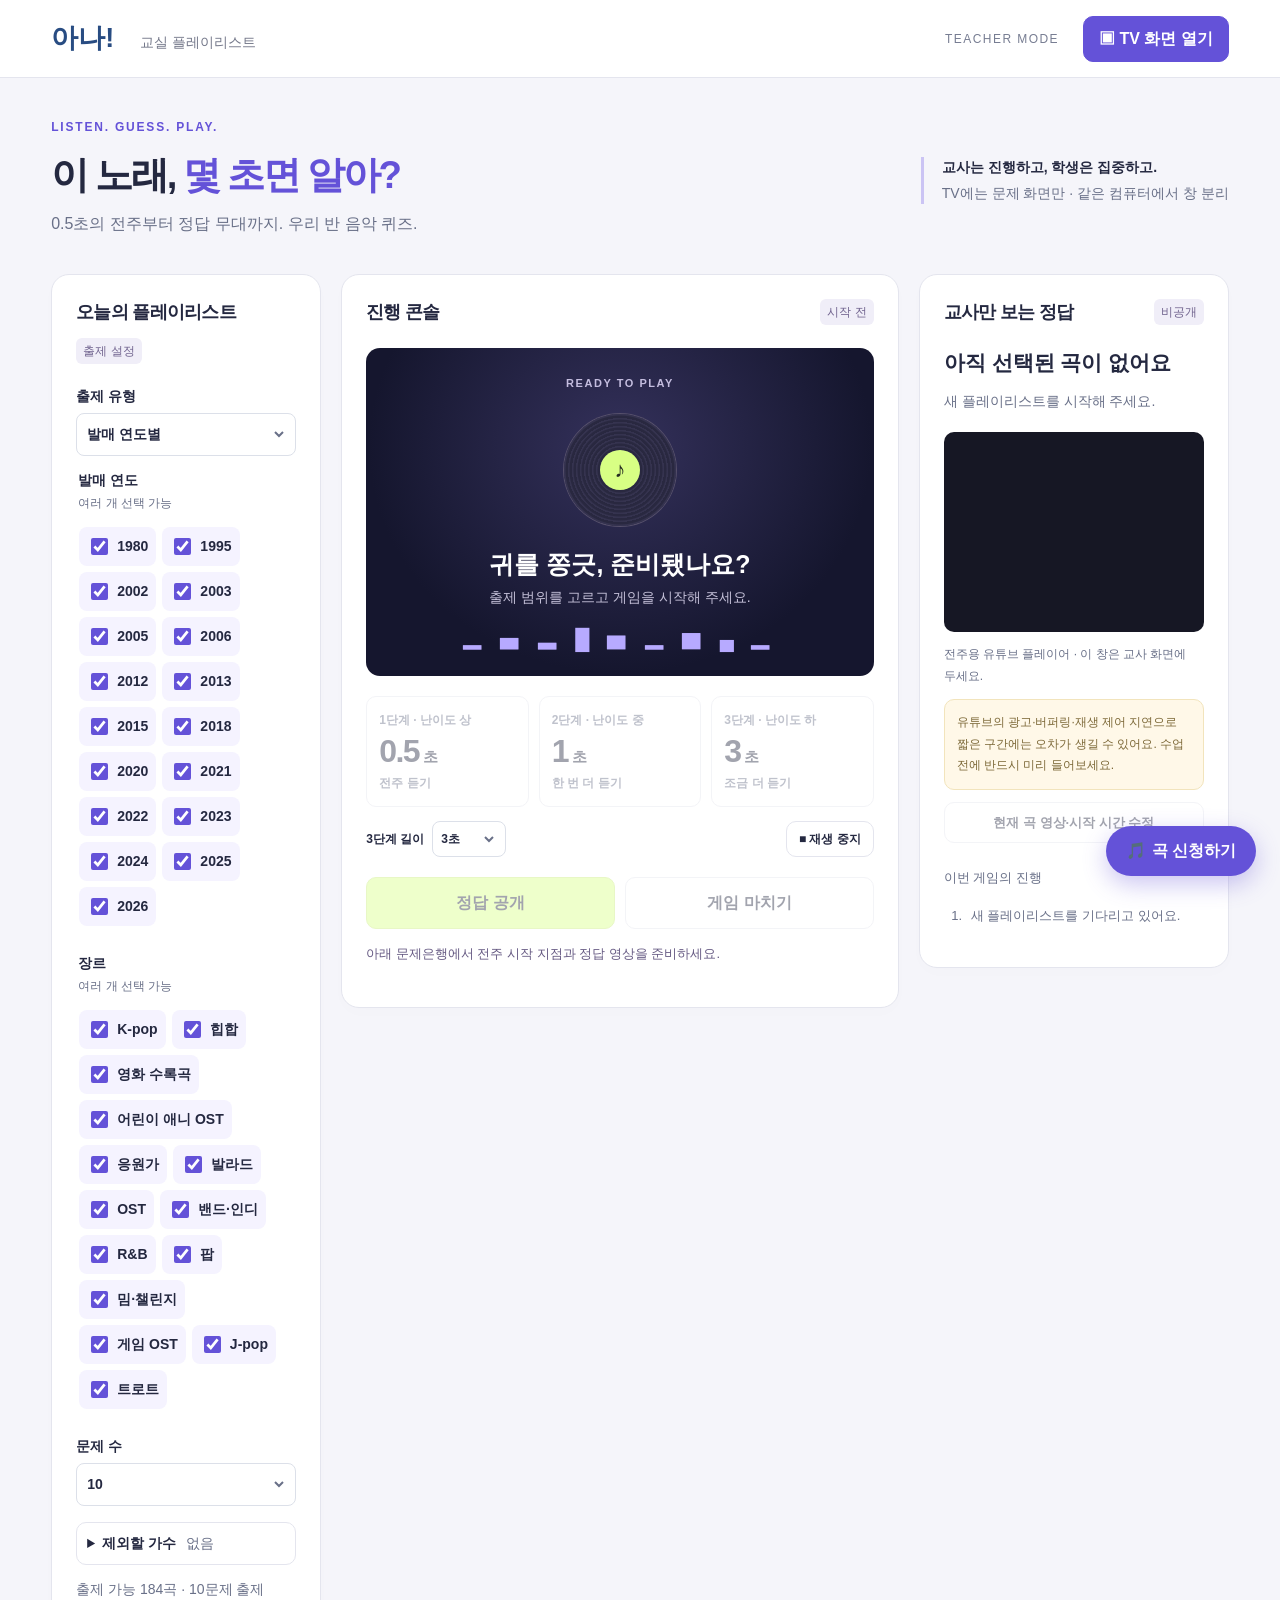
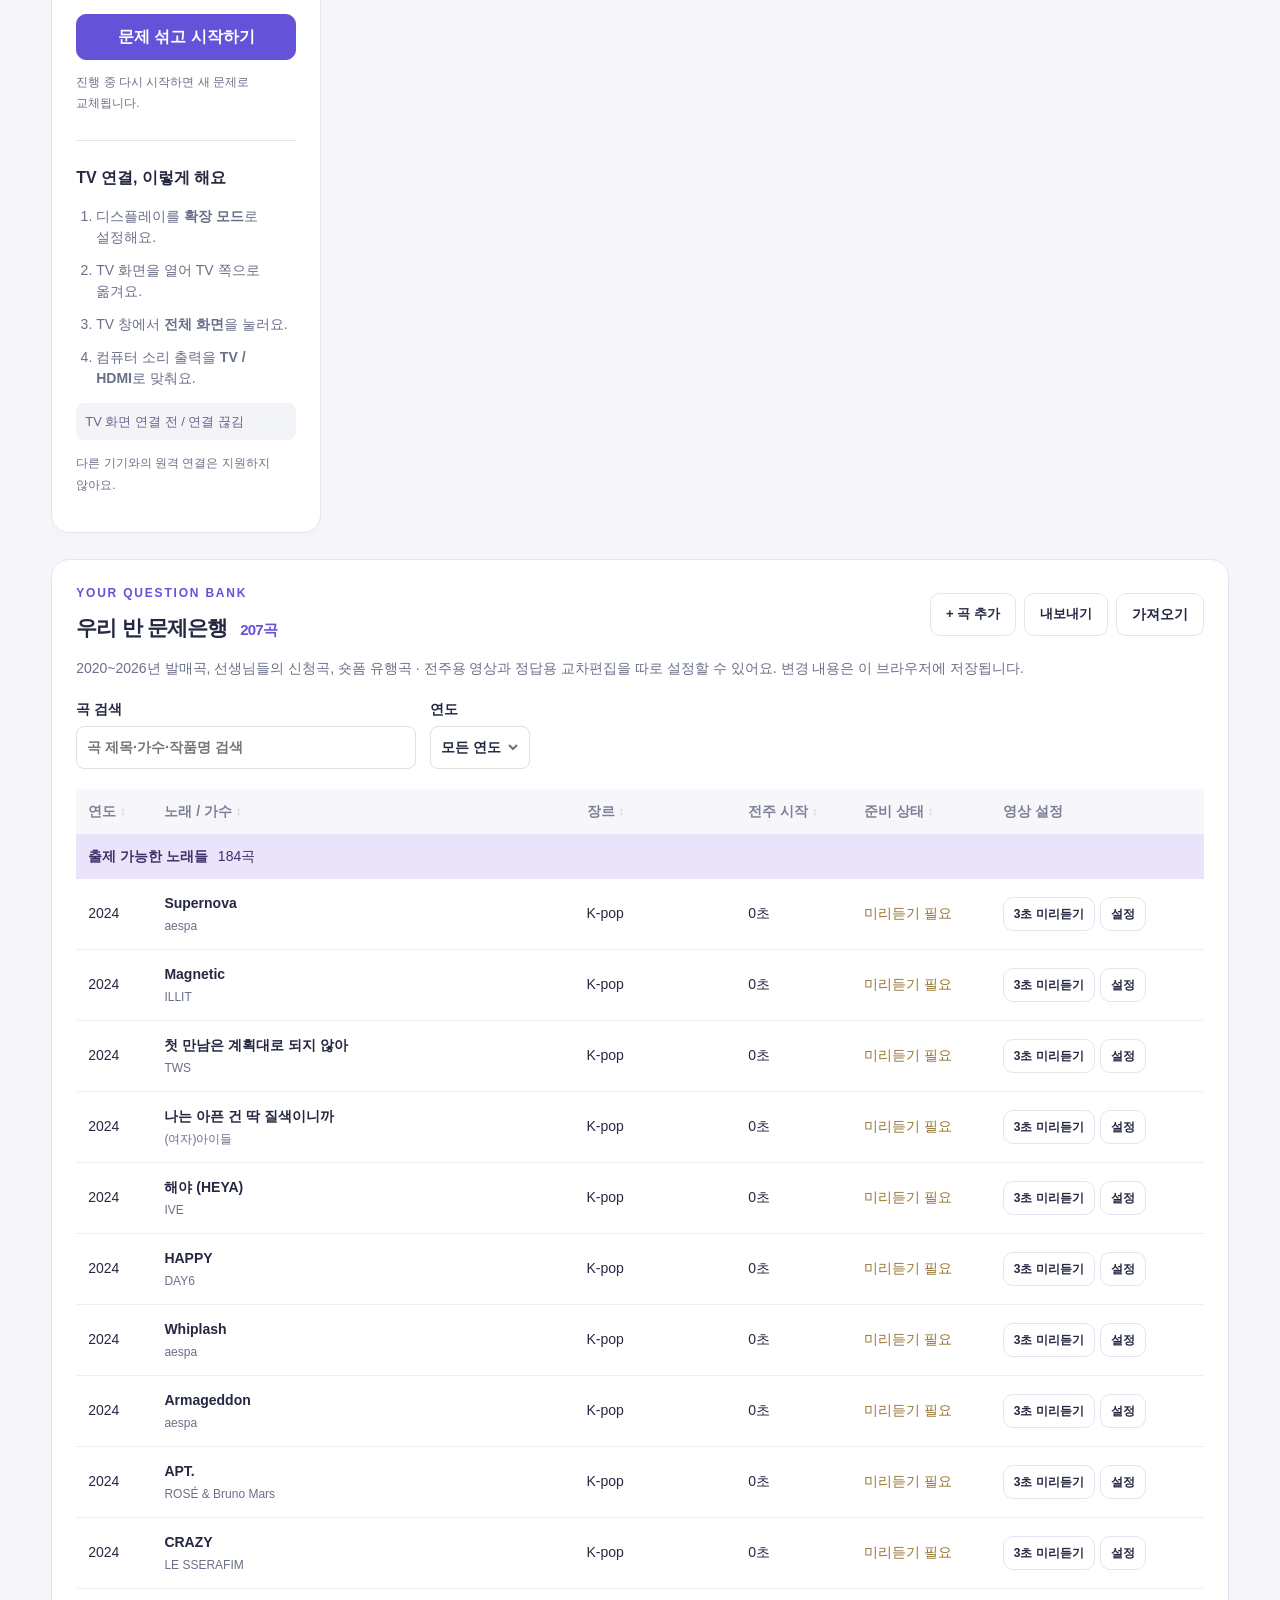
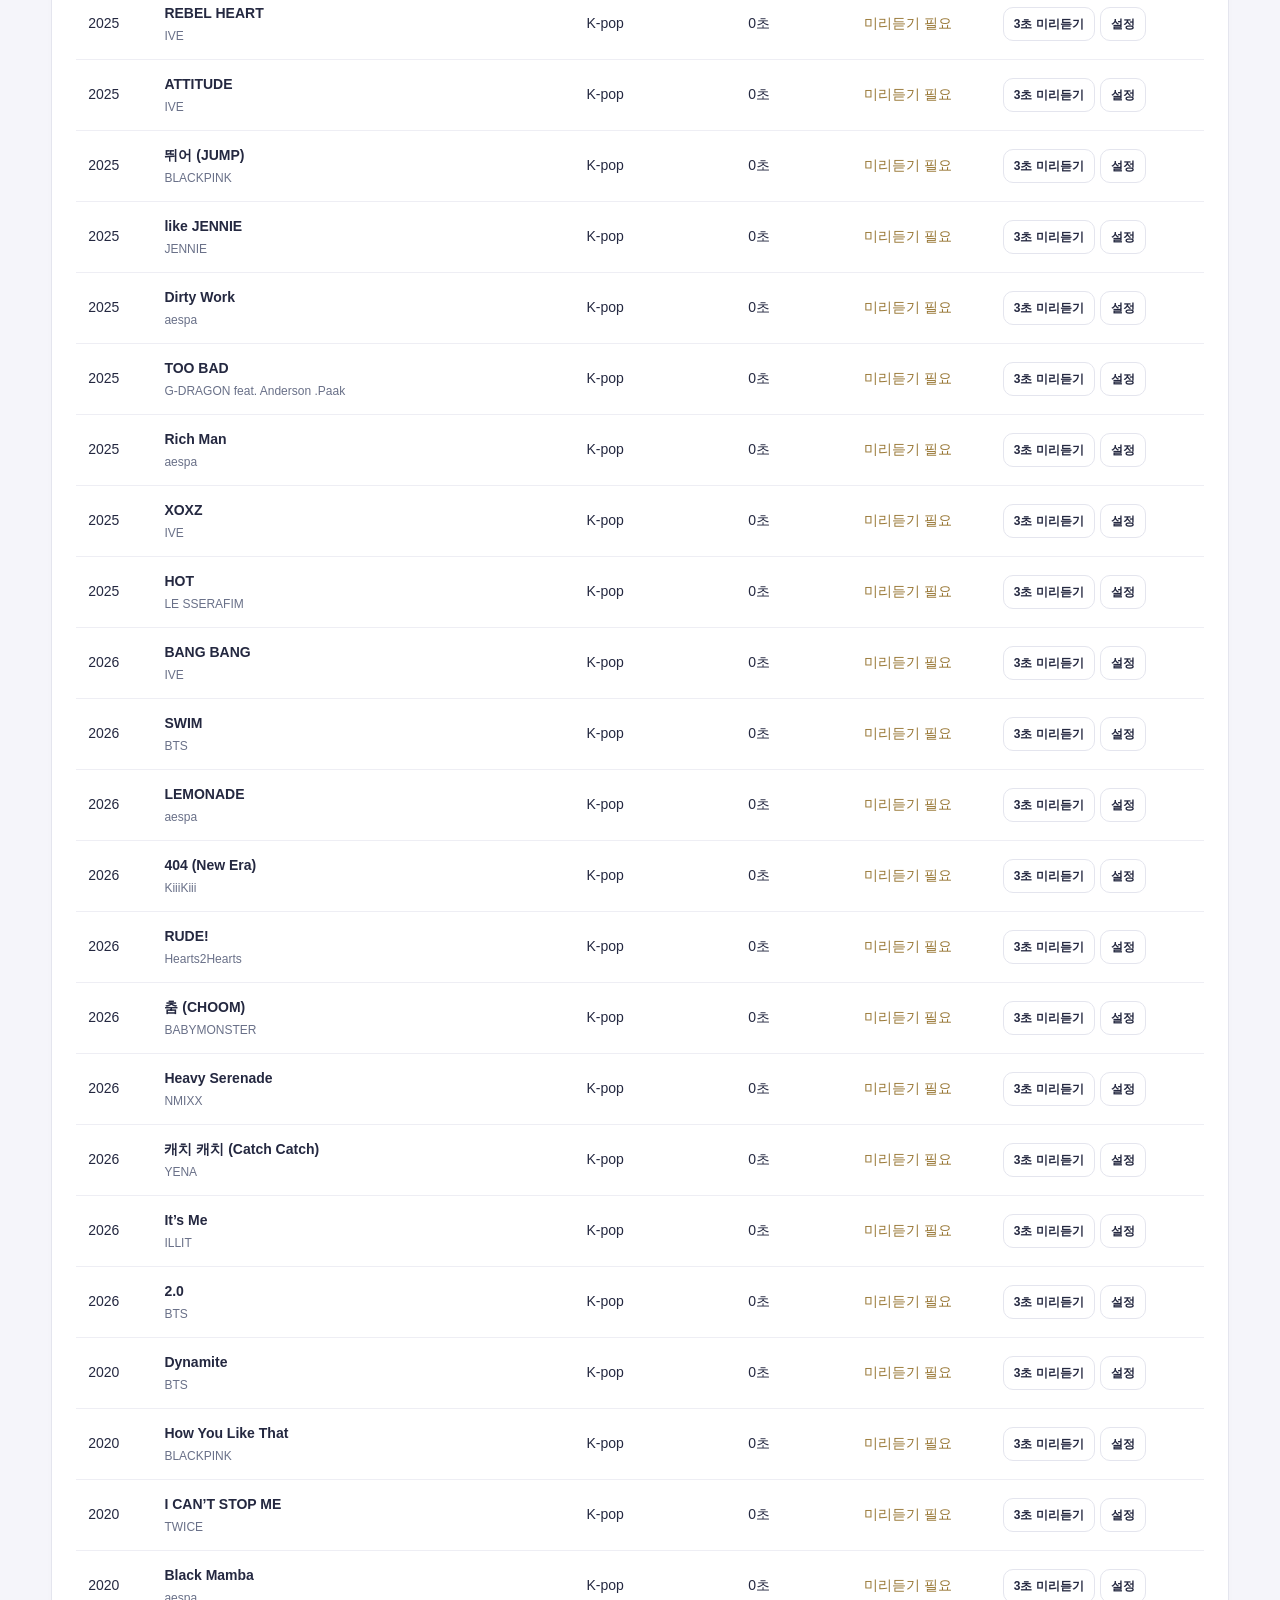
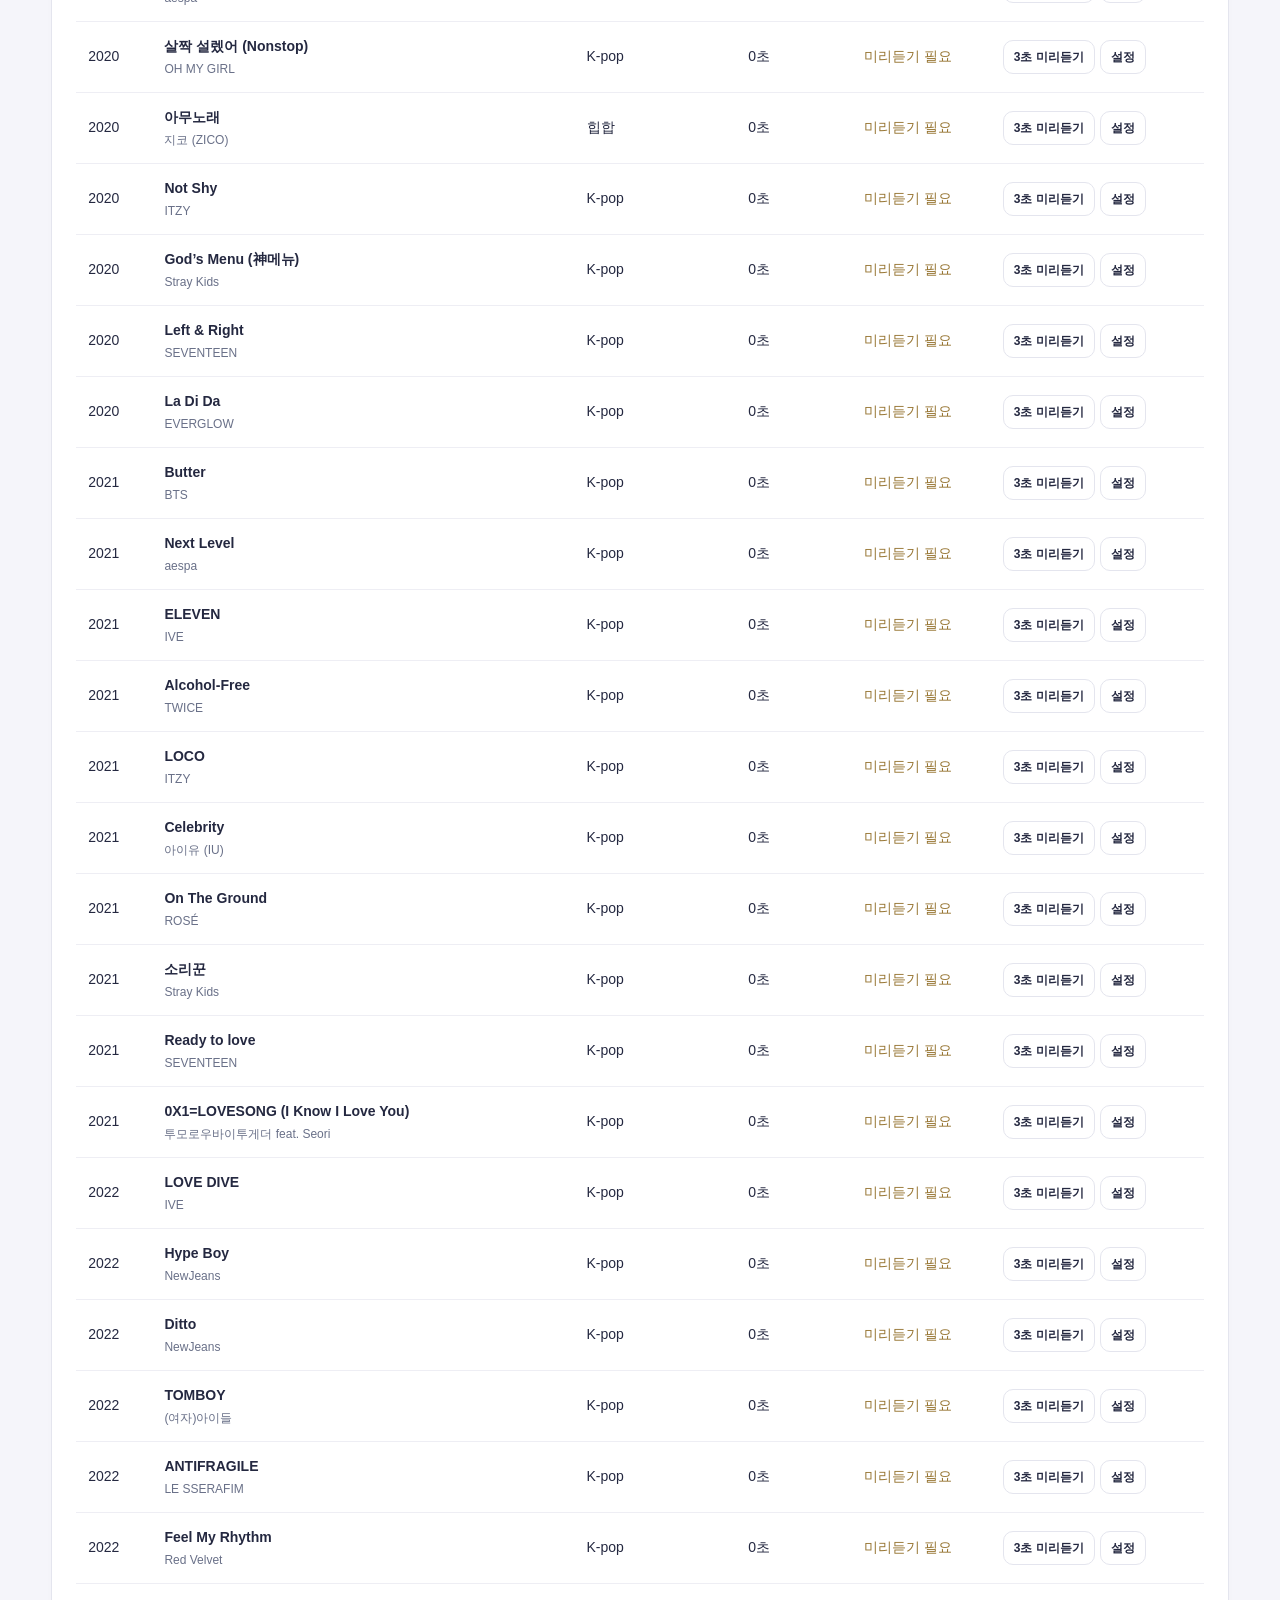
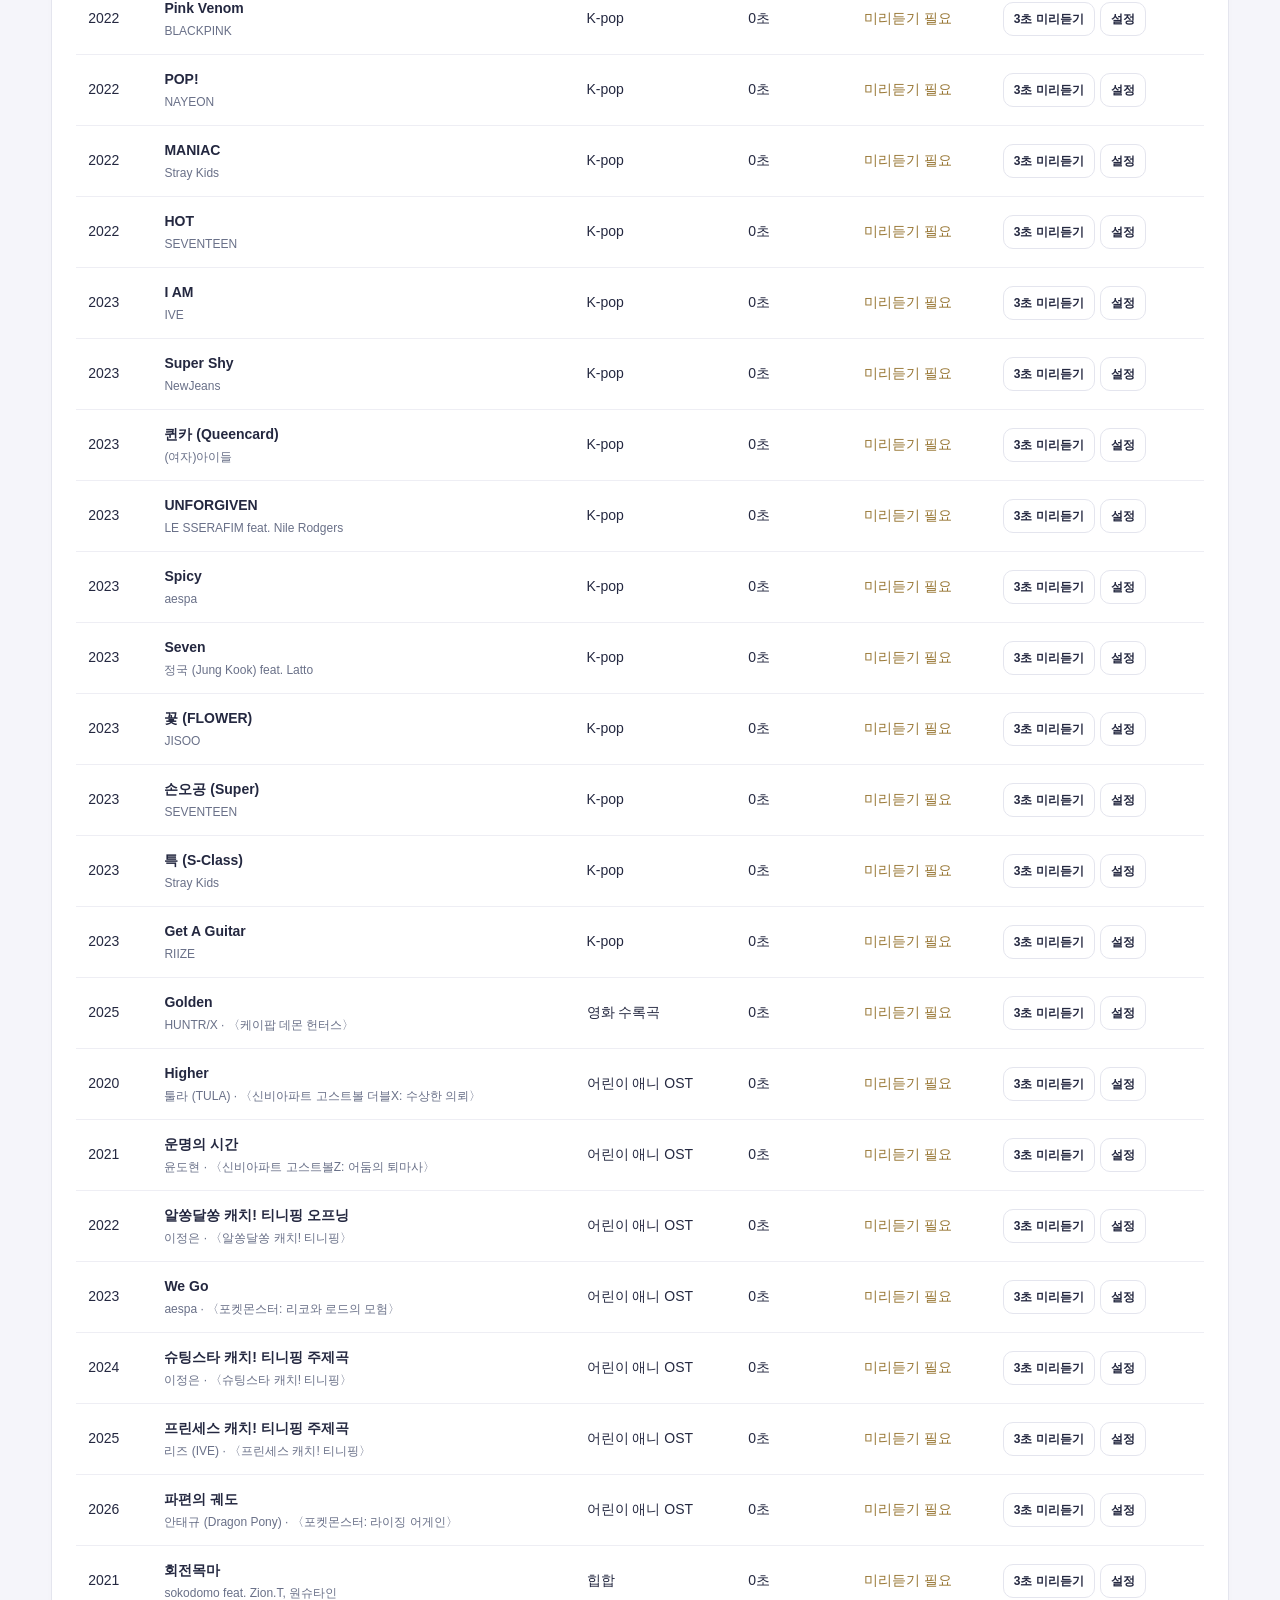
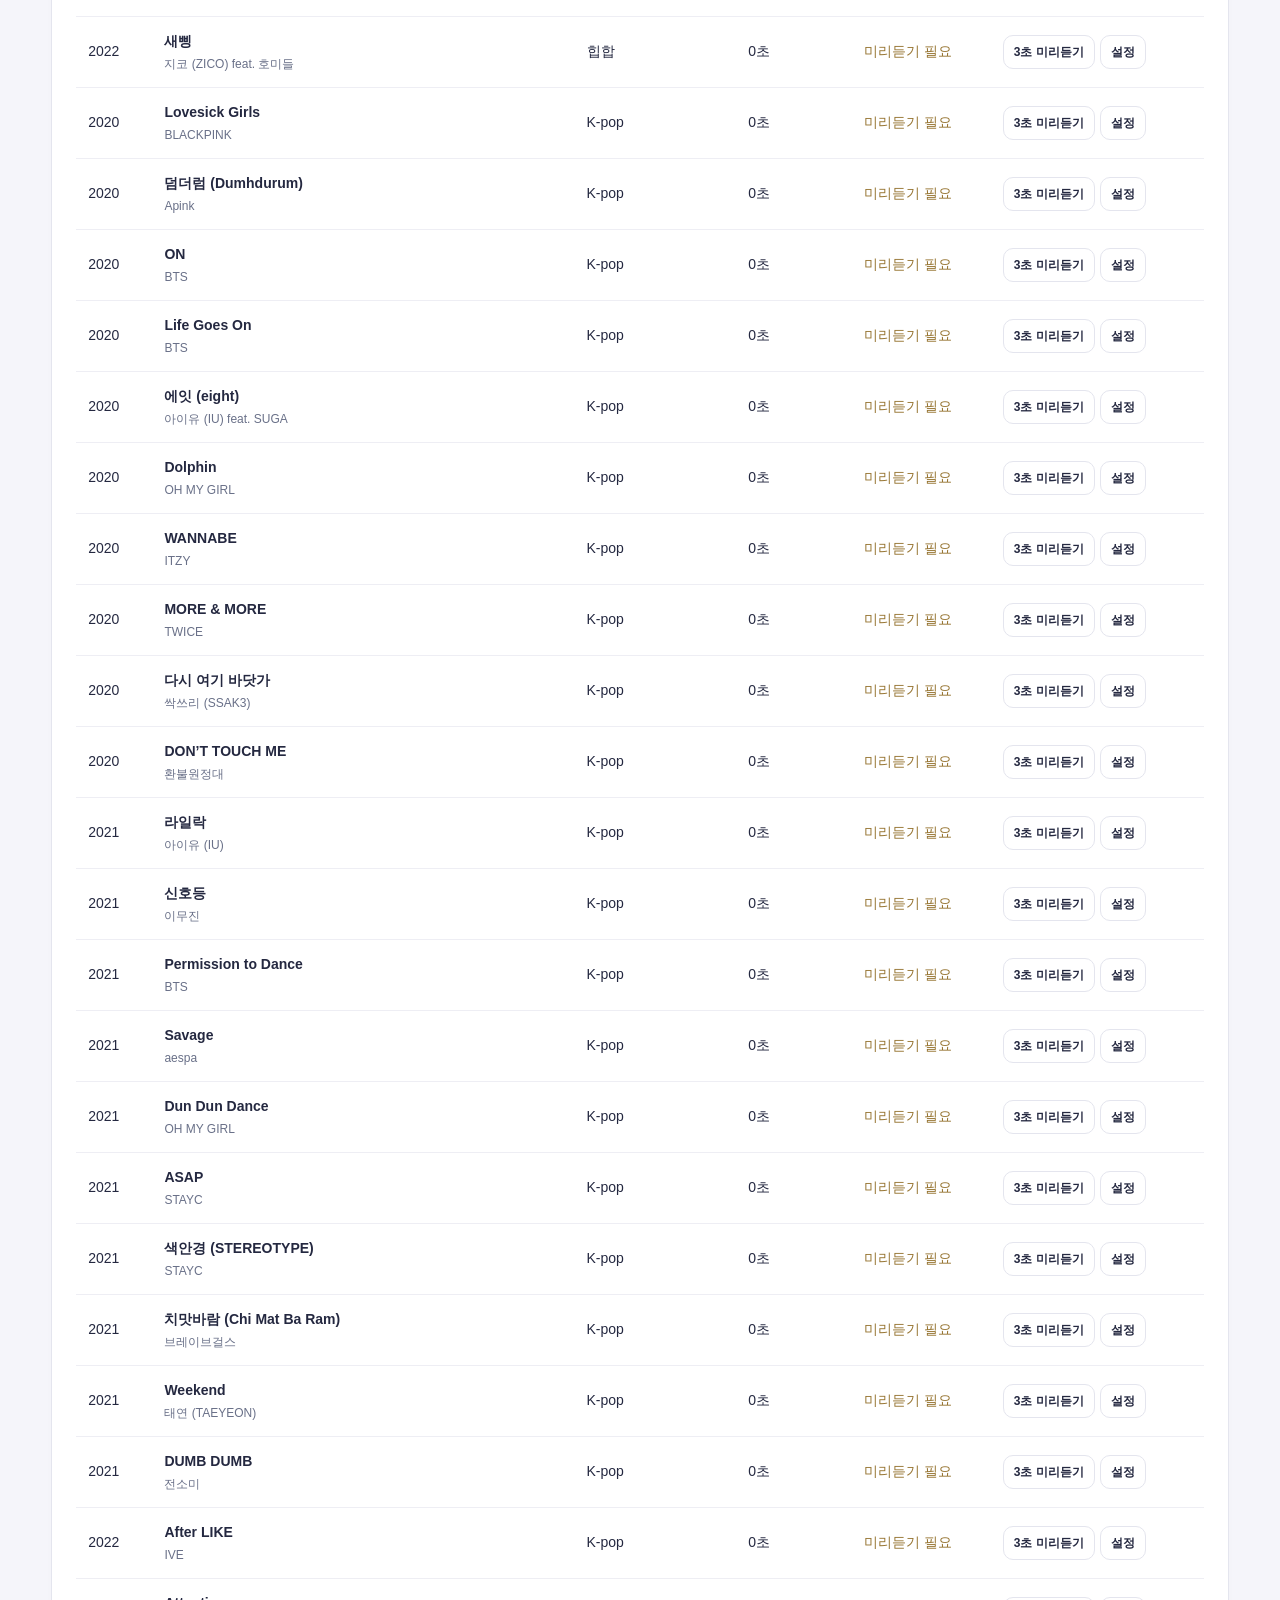
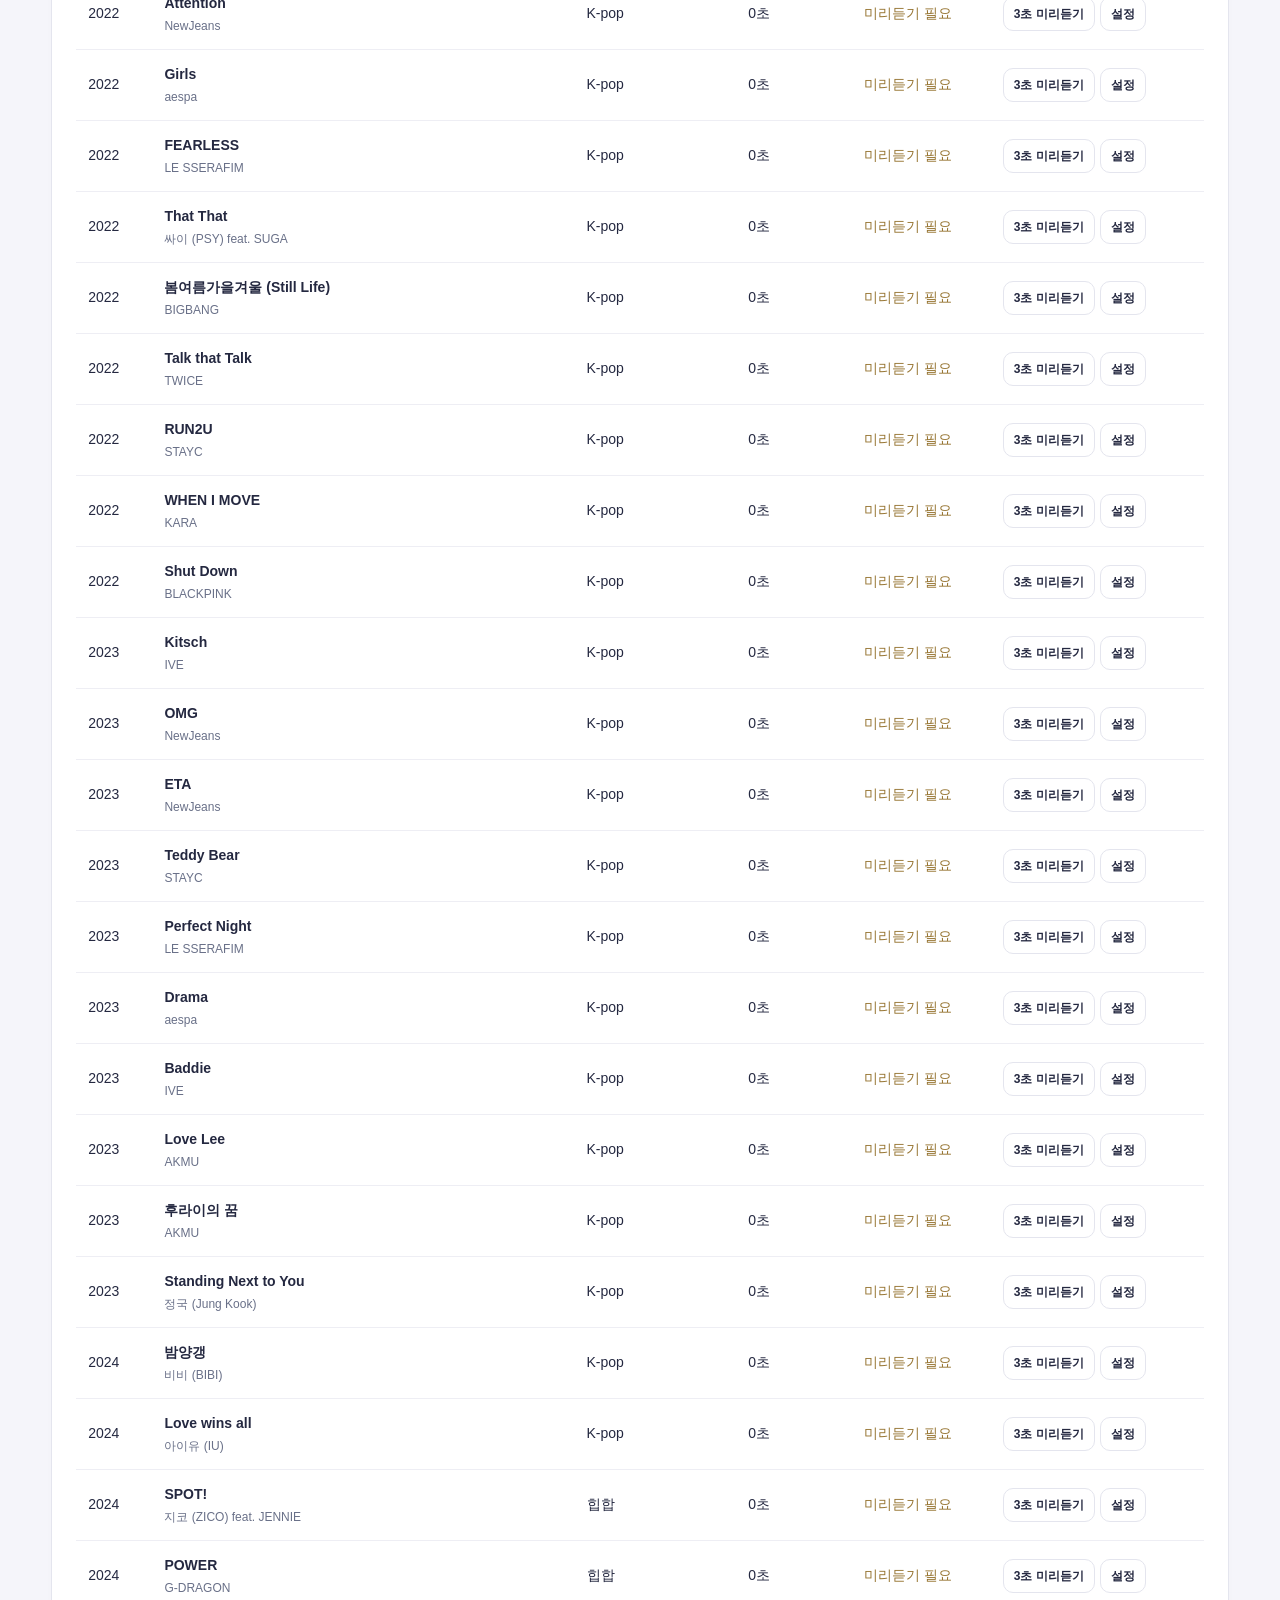
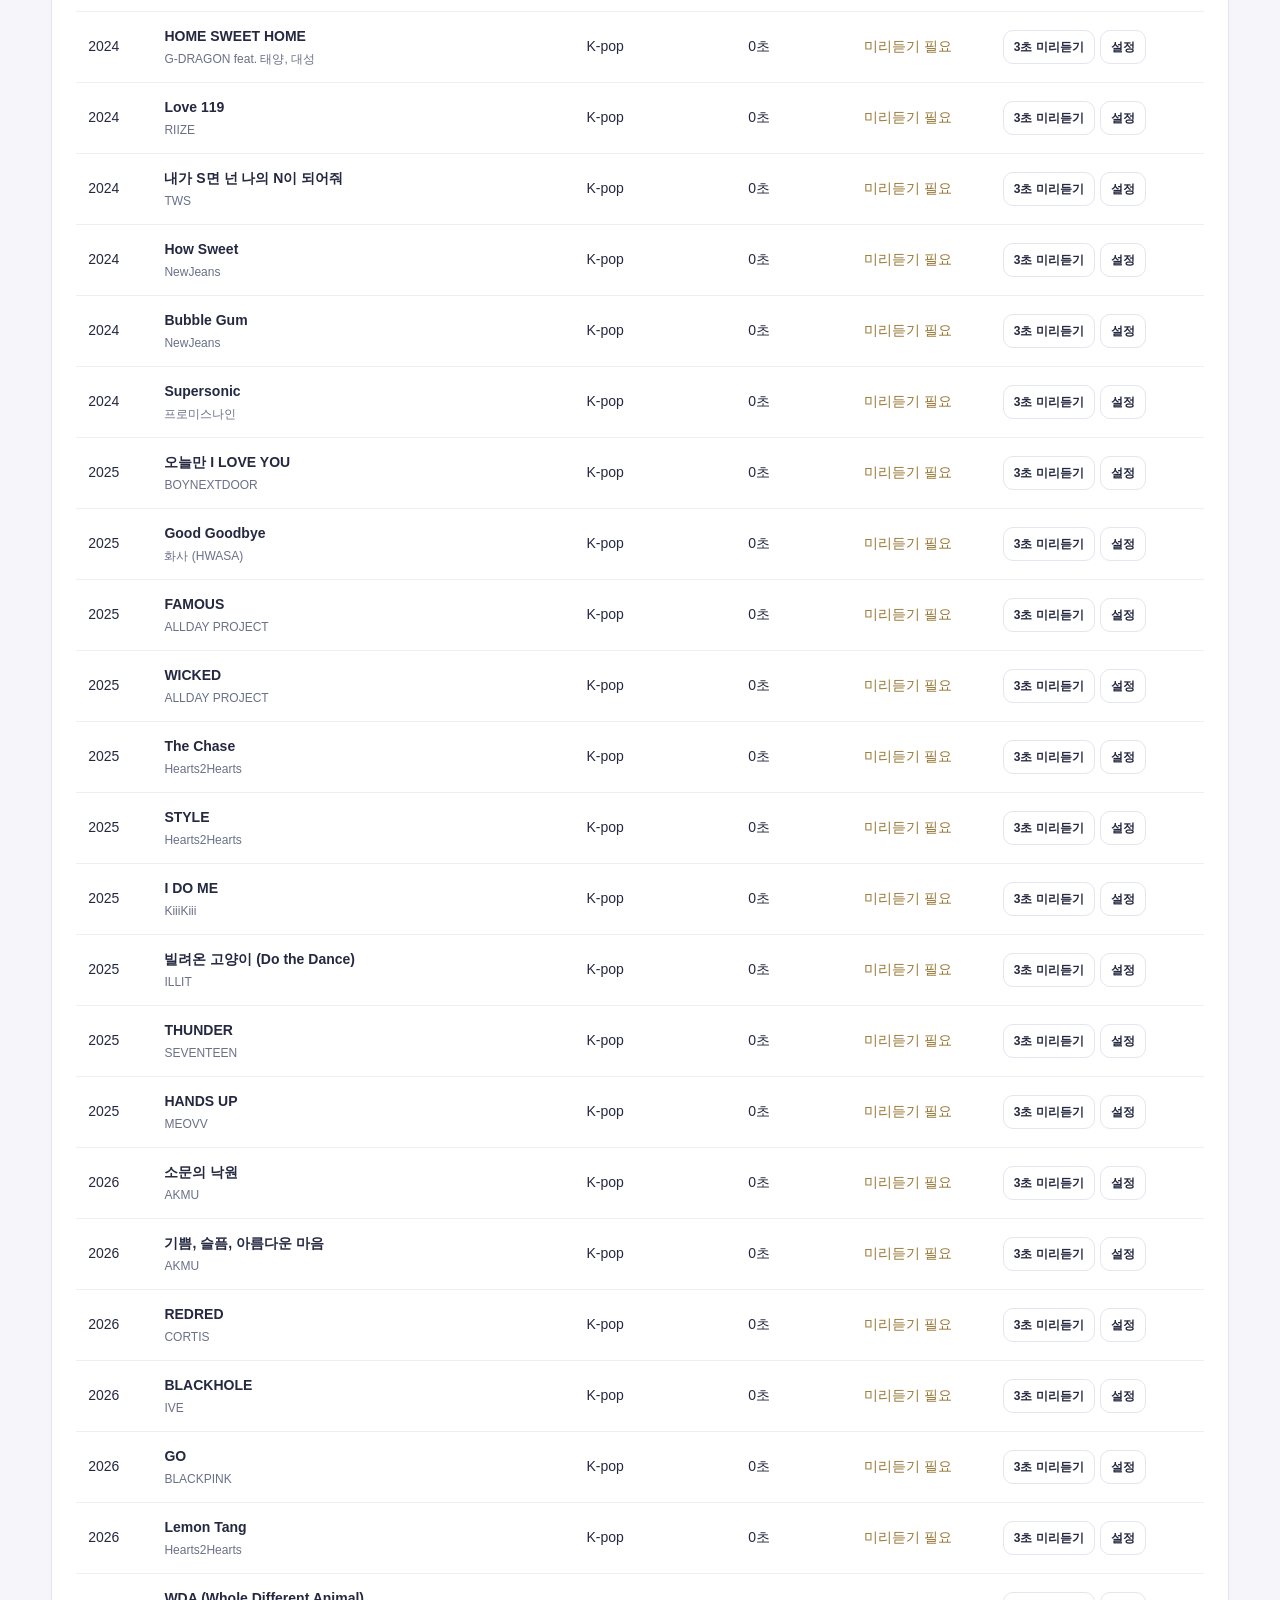
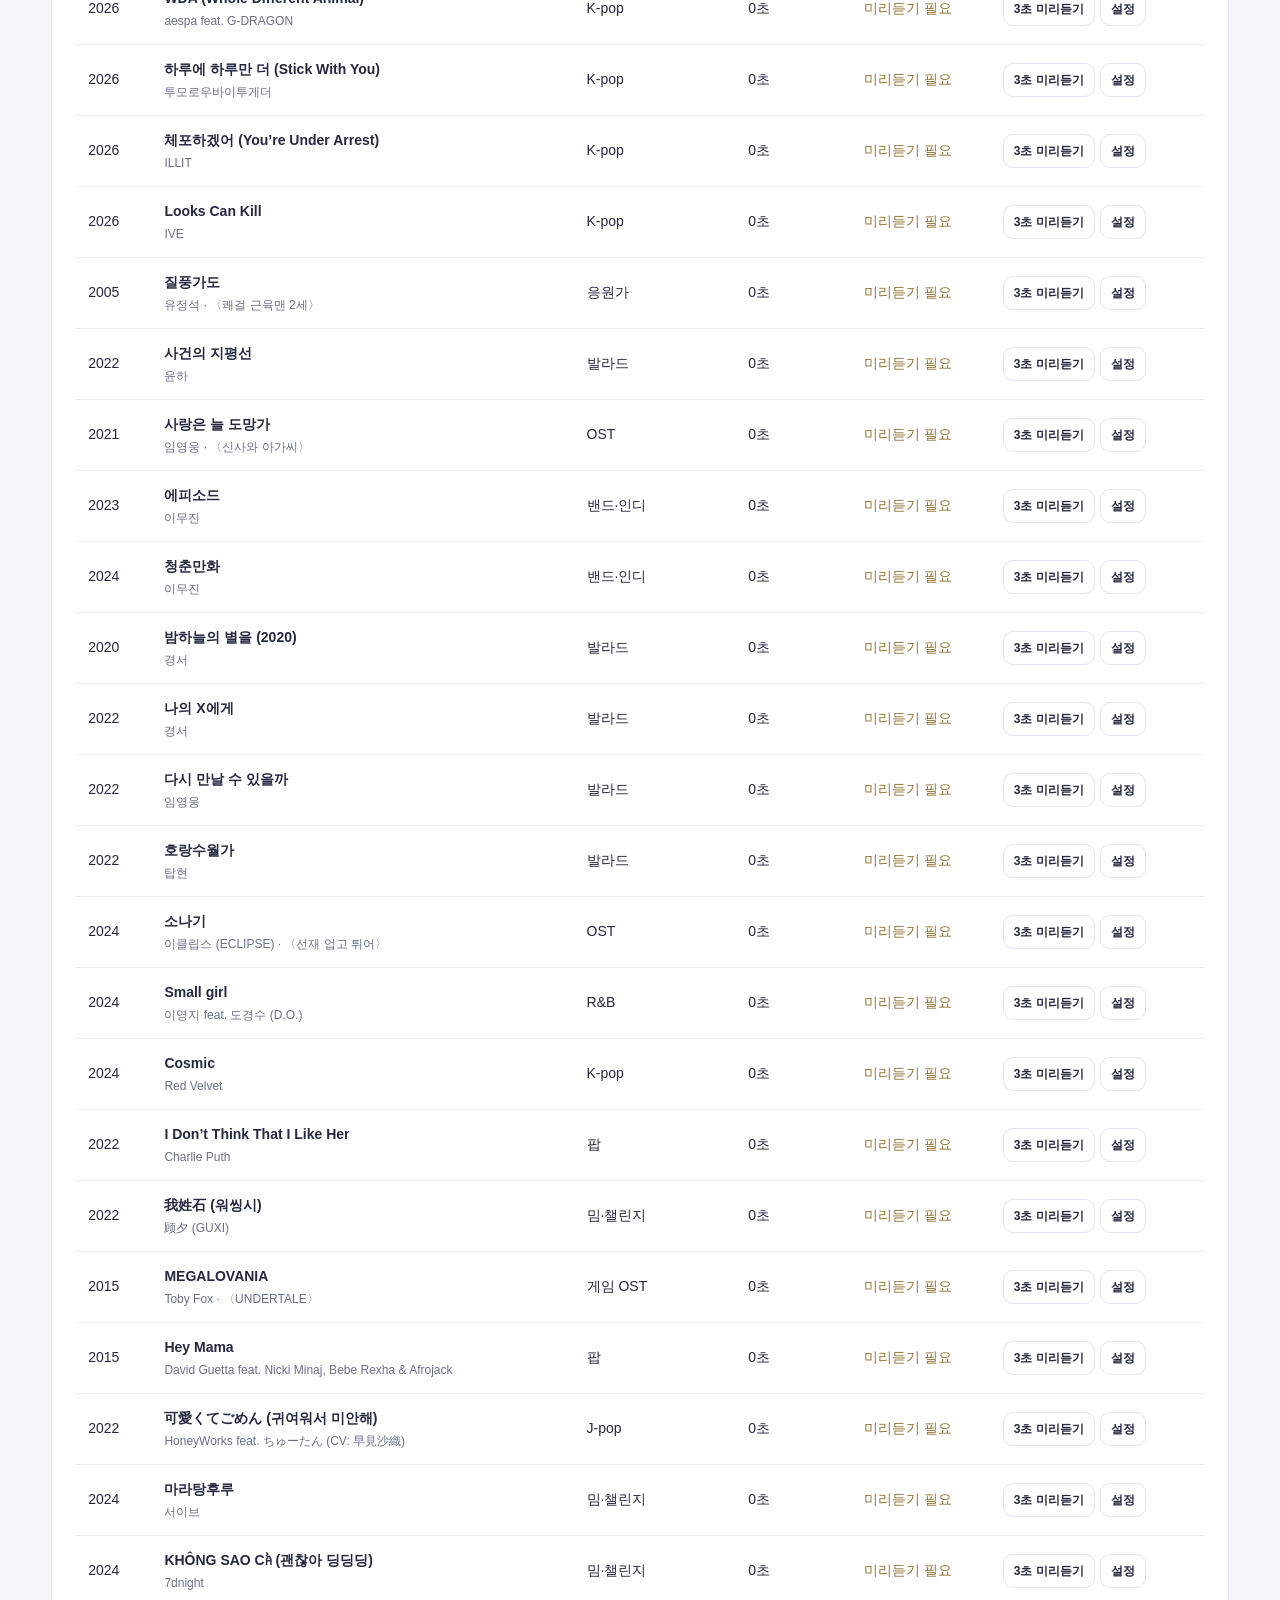
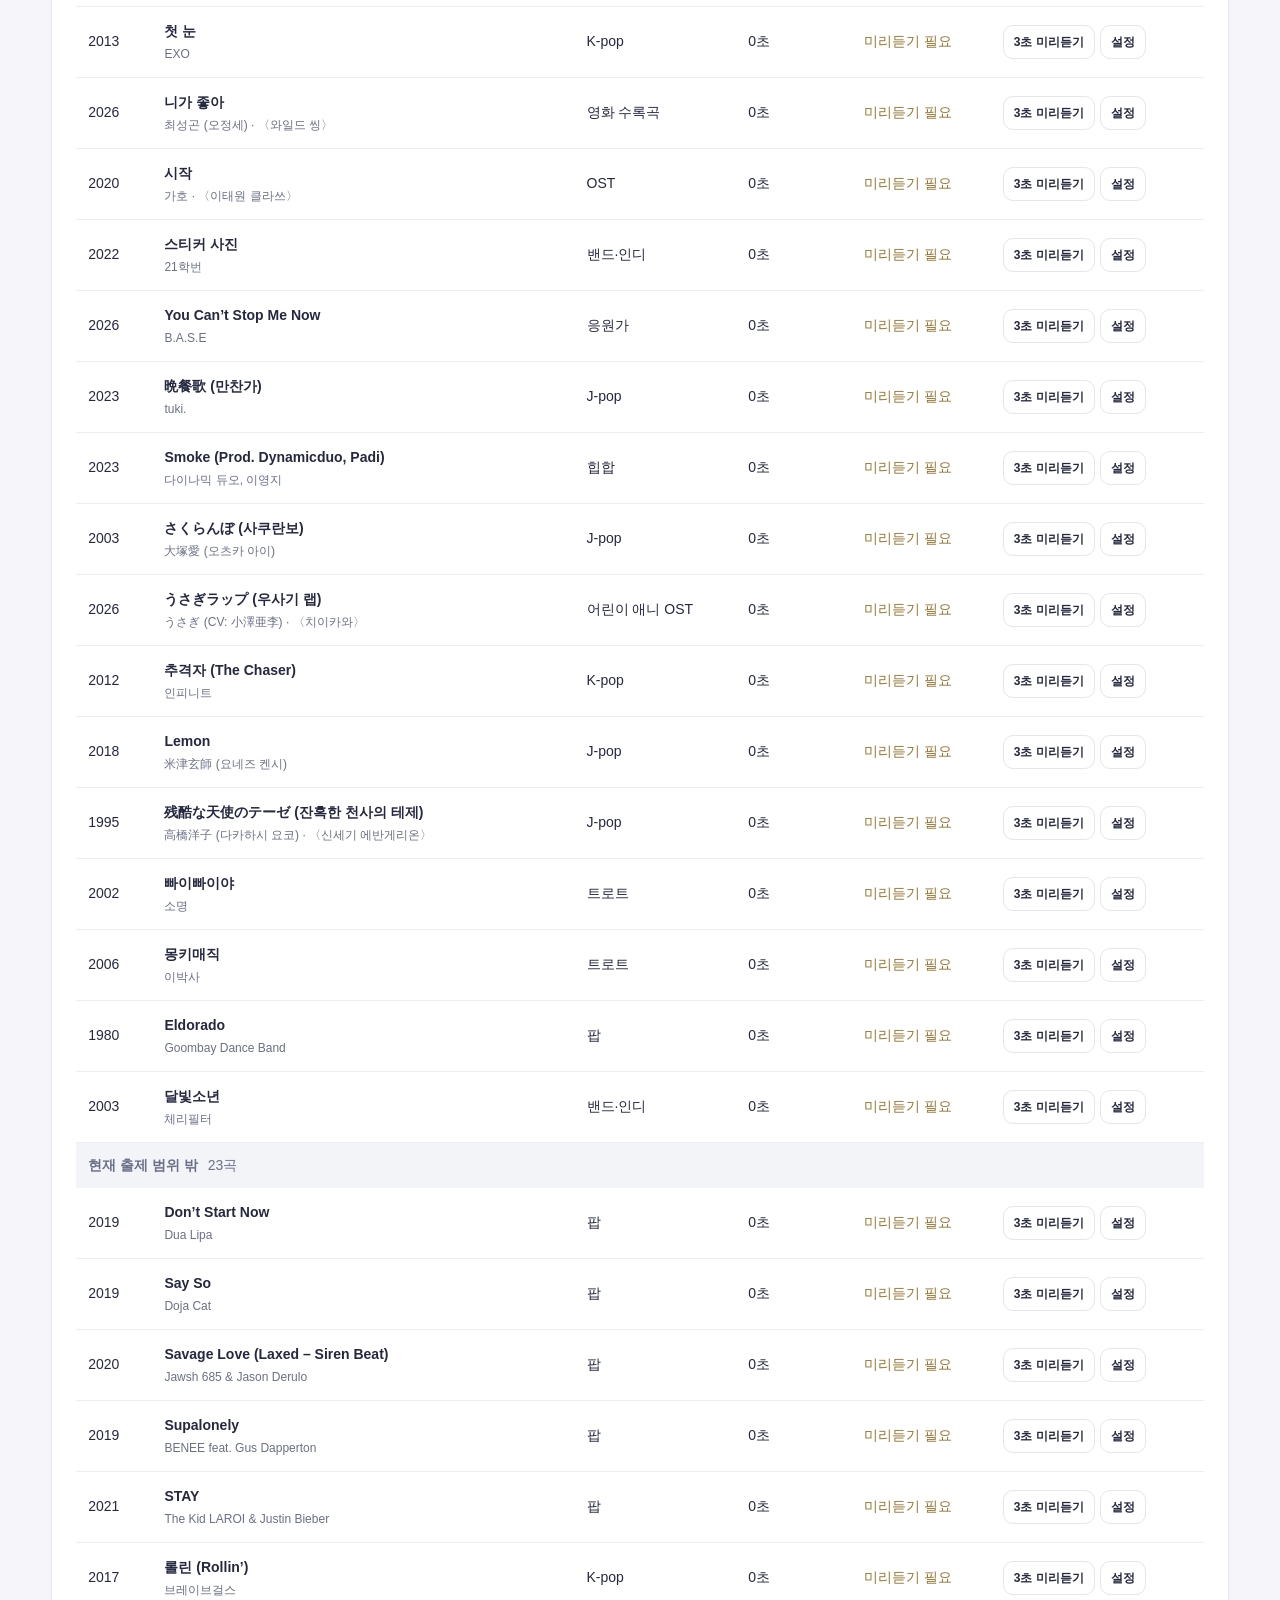
==== intro-quiz/index.html @ aca65665 "관리 페이지에서 전주 퀴즈 기본 문제은행 수정안 관리 - /admin에 '전주 퀴즈 문제은행' 탭: 곡별 수정, 여러 곡 장르 한 번에 바꾸기, 반영 대기 목록 - 수정안은 D1 " ====
<!doctype html>
<html lang="ko">
<head>
<meta charset="utf-8"><meta name="viewport" content="width=device-width,initial-scale=1">
<meta name="theme-color" content="#11142a"><title>전주 듣고 노래 맞히기 · 아나!</title>
<link rel="icon" href="../favicon.ico"><link rel="stylesheet" href="style.css">
</head>
<body>
<header class="topbar"><a href="../index.html" class="brand">아나! <span>교실 플레이리스트</span></a><span class="badge">TEACHER MODE</span><button id="openTV" class="primary">▣ TV 화면 열기</button></header>
<main>
<section class="intro"><div><p class="eyebrow">LISTEN. GUESS. PLAY.</p><h1>이 노래, <em>몇 초면 알아?</em></h1><p>0.5초의 전주부터 정답 무대까지. 우리 반 음악 퀴즈.</p></div><div class="intro-note"><strong>교사는 진행하고, 학생은 집중하고.</strong><span>TV에는 문제 화면만 · 같은 컴퓨터에서 창 분리</span></div></section>
<div class="workspace">
<aside class="panel setup"><div class="section-title"><h2>오늘의 플레이리스트</h2><span class="pill">출제 설정</span></div>
<label class="question-mode">출제 유형
  <select id="questionMode"><option value="release">발매 연도별</option><option value="shortform">숏폼 유행곡</option></select>
</label>
<p id="shortformHint" class="hint" hidden>틱톡에서 유행한 해로 골라요. 곡별 기본 시작 지점부터 들려주며, 곡 설정에서 바꿀 수 있어요.</p>
<fieldset id="years"><legend>발매 연도 <span>여러 개 선택 가능</span></legend></fieldset>
<fieldset id="genresFilter"><legend>장르 <span>여러 개 선택 가능</span></legend></fieldset>
<div class="row"><label>문제 수<select id="count"><option>5</option><option selected>10</option><option>15</option><option>20</option><option>30</option></select></label></div>
<details class="artist-exclusions">
  <summary>제외할 가수 <span id="excludedCount">없음</span></summary>
  <div id="excludedArtists" role="group" aria-label="출제에서 제외할 가수"></div>
  <button id="clearExcluded" type="button" disabled>선택 해제</button>
</details>
<p id="poolCount" aria-live="polite" class="muted"></p><button id="start" class="primary wide">문제 섞고 시작하기</button><p class="hint">진행 중 다시 시작하면 새 문제로 교체됩니다.</p>
<hr><h3>TV 연결, 이렇게 해요</h3><ol class="guide"><li>디스플레이를 <b>확장 모드</b>로 설정해요.</li><li>TV 화면을 열어 TV 쪽으로 옮겨요.</li><li>TV 창에서 <b>전체 화면</b>을 눌러요.</li><li>컴퓨터 소리 출력을 <b>TV / HDMI</b>로 맞춰요.</li></ol><p id="connection" class="connection">TV 화면 연결 전</p><p class="hint">다른 기기와의 원격 연결은 지원하지 않아요.</p>
</aside>
<section class="panel console"><div class="section-title"><h2>진행 콘솔</h2><span id="progress" class="pill">시작 전</span></div>
<div class="stage-preview" id="preview"><span class="stage-tag" id="stageTag">READY TO PLAY</span><div class="record" aria-hidden="true"><div>♪</div></div><h2 id="previewTitle">귀를 쫑긋, 준비됐나요?</h2><p id="previewText">출제 범위를 고르고 게임을 시작해 주세요.</p><div class="wave" aria-hidden="true">▂ ▅ ▃ █ ▆ ▂ ▇ ▄ ▂</div></div>
<div class="levels"><button data-stage="1" disabled><span>1단계 · 난이도 상</span><strong>0.5<small>초</small></strong><span>전주 듣기</span></button><button data-stage="2" disabled><span>2단계 · 난이도 중</span><strong>1<small>초</small></strong><span>한 번 더 듣기</span></button><button data-stage="3" disabled><span>3단계 · 난이도 하</span><strong id="easyLabel">3<small>초</small></strong><span>조금 더 듣기</span></button></div>
<div class="toolbar"><label>3단계 길이 <select id="easy"><option value="3">3초</option><option value="5">5초</option><option value="10">10초</option><option value="15">15초</option></select></label><button id="stop">■ 재생 중지</button></div>
<div class="actions"><button id="reveal" class="accent" disabled>정답 공개</button><button id="next" disabled>다음 문제</button></div>
<p id="status" class="status" role="status" aria-live="polite">아래 문제은행에서 전주 시작 지점과 정답 영상을 준비하세요.</p>
</section>
<aside class="panel monitor"><div class="section-title"><h2>교사만 보는 정답</h2><span class="pill">비공개</span></div><h3 id="answerTitle">아직 선택된 곡이 없어요</h3><p id="answerArtist" class="muted">문제를 시작하면 정답이 여기에 표시됩니다.</p>
<div class="player-frame"><div id="introPlayer"></div></div><p class="hint">전주용 유튜브 플레이어 · 이 창은 교사 화면에 두세요.</p>
<p class="notice">유튜브의 광고·버퍼링·재생 제어 지연으로 짧은 구간에는 오차가 생길 수 있어요. 수업 전에 반드시 미리 들어보세요.</p>
<button id="editCurrent" class="wide" disabled>현재 곡 영상·시작 시간 수정</button><div class="mini-heading">이번 게임의 진행</div><ol id="queue" class="queue"><li>새 플레이리스트를 기다리고 있어요.</li></ol>
</aside>
</div>
<section class="panel bank"><div class="section-title"><div><p class="eyebrow">YOUR QUESTION BANK</p><h2>우리 반 문제은행 <span id="bankCount"></span></h2></div><div class="bank-actions"><button id="add">+ 곡 추가</button><button id="export">내보내기</button><label class="button" for="import">가져오기</label><input id="import" type="file" accept="application/json,.json" hidden></div></div>
<p class="muted">2020~2026년 발매곡, 선생님들의 신청곡, 숏폼 유행곡 · 전주용 영상과 정답용 교차편집을 따로 설정할 수 있어요. 변경 내용은 이 브라우저에 저장됩니다.</p>
<div class="bank-filter"><label class="search-label">곡 검색<input id="search" type="search" placeholder="곡 제목·가수·작품명 검색"></label><label>연도<select id="bankYear"><option value="">모든 연도</option></select></label></div><div class="table-scroll"><table><thead id="bankHead"><tr><th aria-sort="none"><button type="button" class="sort" data-sort="year">연도</button></th><th aria-sort="none"><button type="button" class="sort" data-sort="title">노래 / 가수</button></th><th aria-sort="none"><button type="button" class="sort" data-sort="genre">장르</button></th><th aria-sort="none"><button type="button" class="sort" data-sort="start">전주 시작</button></th><th aria-sort="none"><button type="button" class="sort" data-sort="checked">준비 상태</button></th><th>영상 설정</th></tr></thead><tbody id="songs"></tbody></table></div>
<p class="hint">기본 영상은 공식 뮤비·라이브·음원 영상입니다. 시작 시간 0초는 음악 시작을 보장하지 않으므로, 곡마다 확인 후 ‘수업 준비 완료’를 체크하세요.</p>
</section>
<footer>아나! · 전주 듣고 노래 맞히기 <a href="help.html">사용 안내 및 곡 출처</a></footer>
<a class="request-fab" href="/request?kind=song" target="_blank" rel="noopener" title="모든 선생님이 쓰는 기본 문제은행에 넣어 달라고 요청해요"><span aria-hidden="true">🎵</span> 곡 신청하기</a>
</main>
<dialog id="editor"><form id="editForm"><div class="section-title"><h2>곡 준비하기</h2><button type="button" id="closeEditor" aria-label="닫기">✕</button></div><div class="row"><label>노래 제목<input name="title" required maxlength="150"></label><label>가수<input name="artist" required maxlength="150"></label></div><div class="row"><label>발매 연도<input name="year" type="number" min="1900" max="2100" required></label><label>장르<input name="genre" list="genres" required maxlength="150"><datalist id="genres"><option>K-pop</option><option>발라드</option><option>힙합</option><option>영화 수록곡</option><option>어린이 애니 OST</option><option>밴드·인디</option><option>OST</option><option>야구</option><option>응원가</option><option>트로트</option></datalist></label></div>
<label>작품명 (선택)<input name="work" maxlength="150" placeholder="예: 케이팝 데몬 헌터스"></label>
<label>전주용 유튜브 주소<input name="introVideo" required placeholder="https://www.youtube.com/watch?v=..."></label><label>전주 시작 시간 (초)<input name="introStart" type="number" min="0" max="86400" step="0.1" required></label>
<label id="shortformStartField" hidden>숏폼 시작 시간 (초, 선택)<input name="shortformStart" type="number" min="0" max="86400" step="0.1" placeholder="곡별 기본값 사용"></label>
<label>정답용 유튜브 주소 · 교차편집 / 뮤비<input name="answerVideo" required placeholder="https://youtu.be/..."></label><label>정답 영상 시작 시간 (초)<input name="answerStart" type="number" min="0" max="86400" step="0.1" required></label>
<div class="row"><a id="findAudio" target="_blank" rel="noopener noreferrer">YouTube Music에서 음원 찾기</a><a id="findStage" target="_blank" rel="noopener noreferrer">교차편집 찾기</a></div>
<p class="hint">음원 검색에서 ‘노래’를 선택하고, 공유 링크를 전주용 주소에 붙여넣으세요. 저장 후 미리듣기로 시작 지점을 확인해 주세요. 미리듣기는 컴퓨터의 현재 출력 장치로 들립니다.</p><label class="check"><input name="checked" type="checkbox">전주와 정답 영상을 확인했어요 · 수업 준비 완료</label><p id="editError" role="alert"></p><button class="primary wide" type="submit">저장하기</button></form></dialog>
<script type="module" src="app.mjs"></script>
</body></html>
---- intro-quiz/style.css ----
:root{color-scheme:light;--ink:#242840;--muted:#697088;--line:#e4e5ee;--purple:#6452d8;--dark:#15162e}*{box-sizing:border-box}body{margin:0;background:#f5f5fa;color:var(--ink);font-family:Pretendard,-apple-system,BlinkMacSystemFont,'Apple SD Gothic Neo','Malgun Gothic',sans-serif;font-size:16px;line-height:1.5;word-break:keep-all}button,input,select{font:inherit}button,.button{cursor:pointer;background:white;border:1px solid var(--line);border-radius:10px;padding:10px 15px;color:var(--ink);font-weight:650;text-decoration:none;display:inline-block}button:hover,.button:hover{background:#eeeafa;border-color:#bcb4ee}button:disabled{opacity:.42;cursor:not-allowed}button:focus-visible,a:focus-visible,input:focus-visible,select:focus-visible{outline:3px solid #9b8de8;outline-offset:3px}.primary{background:var(--purple);color:#fff;border-color:var(--purple)}.primary:hover{background:#5141ba}.accent{background:#d8ff84;border-color:#c9ed7a}.wide{width:100%}a{color:var(--purple)}.topbar{height:78px;background:white;border-bottom:1px solid var(--line);padding:0 4%;display:flex;align-items:center;gap:24px}.brand{color:#284c82;font-size:27px;font-weight:900;text-decoration:none}.brand span{color:#74788a;font-weight:500;font-size:14px;margin-left:18px}.badge{margin-left:auto;font-size:12px;letter-spacing:.12em;color:#777d92}main{max-width:1600px;margin:auto;padding:40px 4%}.intro{display:flex;justify-content:space-between;align-items:center;gap:20px;margin-bottom:30px}.eyebrow{font-size:12px;font-weight:800;letter-spacing:.15em;color:var(--purple);margin:0 0 10px}h1{font-size:clamp(28px,3vw,44px);letter-spacing:-.06em;margin:0}h1 em{font-style:normal;color:var(--purple)}.intro p:not(.eyebrow){color:var(--muted);margin:8px 0}.intro-note{border-left:3px solid #cbc4f4;padding-left:18px;font-size:14px}.intro-note span{display:block;color:var(--muted);margin-top:5px}.workspace{display:grid;grid-template-columns:270px minmax(350px,1fr) 310px;gap:20px;align-items:start}.panel{background:white;border:1px solid var(--line);border-radius:18px;padding:24px;box-shadow:0 5px 16px #24284003}.section-title{display:flex;align-items:center;justify-content:space-between;gap:12px;margin-bottom:22px}.section-title h2{font-size:18px;margin:0;letter-spacing:-.04em}.pill{border-radius:6px;background:#f0eef8;color:#71648f;padding:4px 7px;font-size:12px;white-space:nowrap}.setup .section-title{flex-wrap:wrap}fieldset{border:0;padding:0;margin:0 0 24px}legend{font-size:14px;font-weight:700;margin-bottom:12px}legend span{display:block;color:var(--muted);font-weight:400;font-size:12px;margin-top:3px}.year-choice{display:inline-flex;margin:3px;font-size:14px;align-items:center;gap:6px;cursor:pointer;background:#f5f3ff;padding:8px;border-radius:8px}input[type=checkbox]{accent-color:var(--purple);width:17px;height:17px}label{font-size:14px;display:block;font-weight:600}label input:not([type=checkbox]),select{display:block;width:100%;border:1px solid #dce0e9;border-radius:8px;padding:10px;margin-top:6px;background:#fff;color:var(--ink);min-width:0}select{appearance:none;padding-right:28px;background-image:url("data:image/svg+xml,%3Csvg xmlns='http://www.w3.org/2000/svg' width='16' height='16'%3E%3Cpath d='m4 6 4 4 4-4' fill='none' stroke='%23697088' stroke-width='2'/%3E%3C/svg%3E");background-repeat:no-repeat;background-position:right 8px center}.row{display:flex;gap:14px}.row>*{flex:1;min-width:0}.muted,.hint{color:var(--muted)}.muted{font-size:14px}.hint{font-size:12px;line-height:1.8}.guide{font-size:14px;color:var(--muted);padding-left:20px}.guide li{margin:12px 0}hr{border:0;border-top:1px solid var(--line);margin:25px 0}h3{font-size:16px} .connection{padding:9px;background:#f3f4f8;border-radius:8px;color:#71618e;font-size:13px}.stage-preview{background:radial-gradient(ellipse at 50% 30%,#34315b,var(--dark) 70%);color:#fff;border-radius:14px;text-align:center;min-height:310px;padding:22px;position:relative;overflow:hidden}.stage-tag{font-size:11px;font-weight:700;letter-spacing:.14em;color:#c4bddf}.record{width:112px;height:112px;border-radius:50%;margin:20px auto;background:repeating-radial-gradient(circle,#292840 0 2px,#35334f 3px 4px);display:grid;place-items:center;box-shadow:0 0 0 1px #56506b}.record div{background:#d8ff84;color:#252b21;border-radius:50%;width:40px;height:40px;display:grid;place-items:center;font-size:22px}.stage-preview h2{font-size:25px;margin:14px 0 4px}.stage-preview p{font-size:14px;color:#c4c0d8;margin:0}.wave{color:#b7aaff;letter-spacing:6px;margin-top:16px;font-size:20px}.playing .record{animation:spin 4s linear infinite}.playing .wave{animation:pulse .55s infinite alternate}.levels{display:grid;grid-template-columns:repeat(3,1fr);gap:10px;margin-top:20px}.levels button{text-align:left;padding:14px 12px}.levels button span{display:block;font-size:12px;color:var(--muted)}.levels strong{display:block;font-size:32px;line-height:1.4;letter-spacing:-.05em}.levels small{font-size:15px;margin-left:4px}.levels button.selected{border-color:var(--purple);background:#f4f1ff}.toolbar{display:flex;align-items:center;justify-content:space-between;gap:10px;margin-top:14px}.toolbar label{display:flex;gap:8px;align-items:center;font-size:12px}.toolbar select{width:74px;margin:0;padding:8px}.toolbar button{font-size:12px;padding:8px 12px}.actions{display:flex;gap:10px;margin-top:20px}.actions button{flex:1;padding:13px}.status{font-size:13px;color:#665a83;min-height:39px;margin:15px 0 0}.monitor h3{font-size:21px;line-height:1.4;margin:0}.player-frame{background:#161724;border-radius:10px;overflow:hidden;margin-top:20px;min-height:200px}.player-frame iframe{width:100%;height:200px;display:block}.notice{background:#fff8e8;border:1px solid #f2e4bc;padding:12px;border-radius:10px;font-size:12px;color:#7c6837;line-height:1.8}.monitor .wide{font-size:13px}.mini-heading{font-size:13px;margin-top:25px;color:var(--muted)}.queue{max-height:210px;overflow:auto;font-size:13px;color:var(--muted);padding-left:22px}.queue li{padding:5px}.queue .current{color:var(--purple);font-weight:800}.bank{margin-top:26px}.bank h2{font-size:21px}.bank h2 span{font-size:15px;color:var(--purple);margin-left:8px}.bank-actions{display:flex;gap:8px;font-size:13px}.bank .section-title{margin-bottom:10px}.bank-filter{display:flex;gap:14px;margin:20px 0}.search-label{width:340px;max-width:70%}.table-scroll{overflow:auto}table{border-collapse:collapse;width:100%;text-align:left;white-space:nowrap;font-size:14px}th{font-weight:600;color:#7d8197;background:#f7f7fb;padding:12px}td{padding:14px 12px;border-bottom:1px solid #eeeef4}td small{display:block;color:var(--muted);font-size:12px;margin-top:3px}td button{font-size:12px;padding:7px 10px;margin-right:5px}.ready{color:#358260}.unchecked{color:#967431}footer{display:flex;justify-content:space-between;padding:30px 0 0;font-size:12px;color:var(--muted)}dialog{border:1px solid var(--line);border-radius:18px;width:560px;max-width:calc(100% - 24px);padding:25px;color:var(--ink)}dialog::backdrop{background:#121328a8;backdrop-filter:blur(4px)}dialog form>label,dialog .row{margin-bottom:15px}dialog .check{display:flex;gap:8px;align-items:center}#editError{color:#a43030;font-size:14px}@keyframes spin{to{transform:rotate(360deg)}}@keyframes pulse{to{opacity:.35}}@media(min-width:1450px){.workspace{grid-template-columns:280px minmax(400px,1fr) 340px}}@media(max-width:1150px){.workspace{grid-template-columns:250px 1fr}.monitor{grid-column:1/-1}.monitor .player-frame{max-width:400px}.intro-note{display:none}}@media(max-width:720px){main{padding:25px 16px}.topbar{padding:0 16px;gap:10px}.brand span,.badge{display:none}.topbar>button{margin-left:auto}.workspace{display:flex;flex-direction:column}.workspace>*{width:100%}.panel{padding:20px}.bank .section-title{align-items:flex-start;flex-direction:column}.levels{gap:7px}.levels button{padding:12px 8px}.levels button span{font-size:11px}.row{gap:10px}.intro h1{font-size:29px}footer{gap:15px;flex-wrap:wrap}}@media(prefers-reduced-motion:reduce){*{animation:none!important}}

#songs .added { background: #edf8ef; }
#songs .modified { background: #f2edff; }
.song-label {
  display: inline-block;
  padding: 2px 7px;
  border-radius: 6px;
  font-size: 12px;
  font-weight: 700;
}
.added .song-label { background: #d4eddb; color: #245c37; }
.modified .song-label { background: #e4d9fa; color: #52348b; }

.artist-exclusions {
  margin-top: 16px;
  border: 1px solid var(--line);
  border-radius: 10px;
  padding: 10px;
}
.artist-exclusions summary { cursor: pointer; font-weight: 700; font-size: 14px; }
.artist-exclusions summary span { color: var(--muted); font-weight: 500; margin-left: 6px; }
#excludedArtists { max-height: 220px; overflow: auto; margin: 8px 0; }
#excludedArtists label { display: flex; align-items: center; gap: 6px; padding: 4px 2px; cursor: pointer; }
#excludedArtists input { flex-shrink: 0; }
#clearExcluded { font-size: 13px; padding: 6px 10px; }

#songs .bank-group th {
  background: #e9e4fa;
  color: #3e3068;
  font-weight: 750;
}
#songs .bank-group:not(:first-child) th {
  background: #f3f4f8;
  color: var(--muted);
}
#songs .bank-group span {
  margin-left: 6px;
  font-weight: 500;
}

.question-mode { display: block; margin-bottom: 14px; }
#shortformHint[hidden], #shortformStartField[hidden] { display: none; }

.sort{all:unset;cursor:pointer;display:inline-flex;align-items:center;gap:4px;font-weight:600;color:inherit;border-radius:4px}.sort::after{content:'↕';font-size:11px;opacity:.35}th[aria-sort=ascending] .sort,th[aria-sort=descending] .sort{color:var(--purple)}th[aria-sort=ascending] .sort::after{content:'▲';opacity:1}th[aria-sort=descending] .sort::after{content:'▼';opacity:1}.sort:hover{color:var(--purple);background:none}.sort:focus-visible{outline:3px solid #9b8de8;outline-offset:3px}
.request-fab{position:fixed;right:24px;bottom:24px;z-index:20;display:inline-flex;align-items:center;gap:6px;padding:13px 20px;border-radius:999px;background:var(--purple);color:#fff;font-weight:800;text-decoration:none;box-shadow:0 8px 24px #6452d855}.request-fab:hover{background:#5141ba}@media(max-width:720px){.request-fab{right:16px;bottom:16px;padding:11px 16px}}body{padding-bottom:70px}
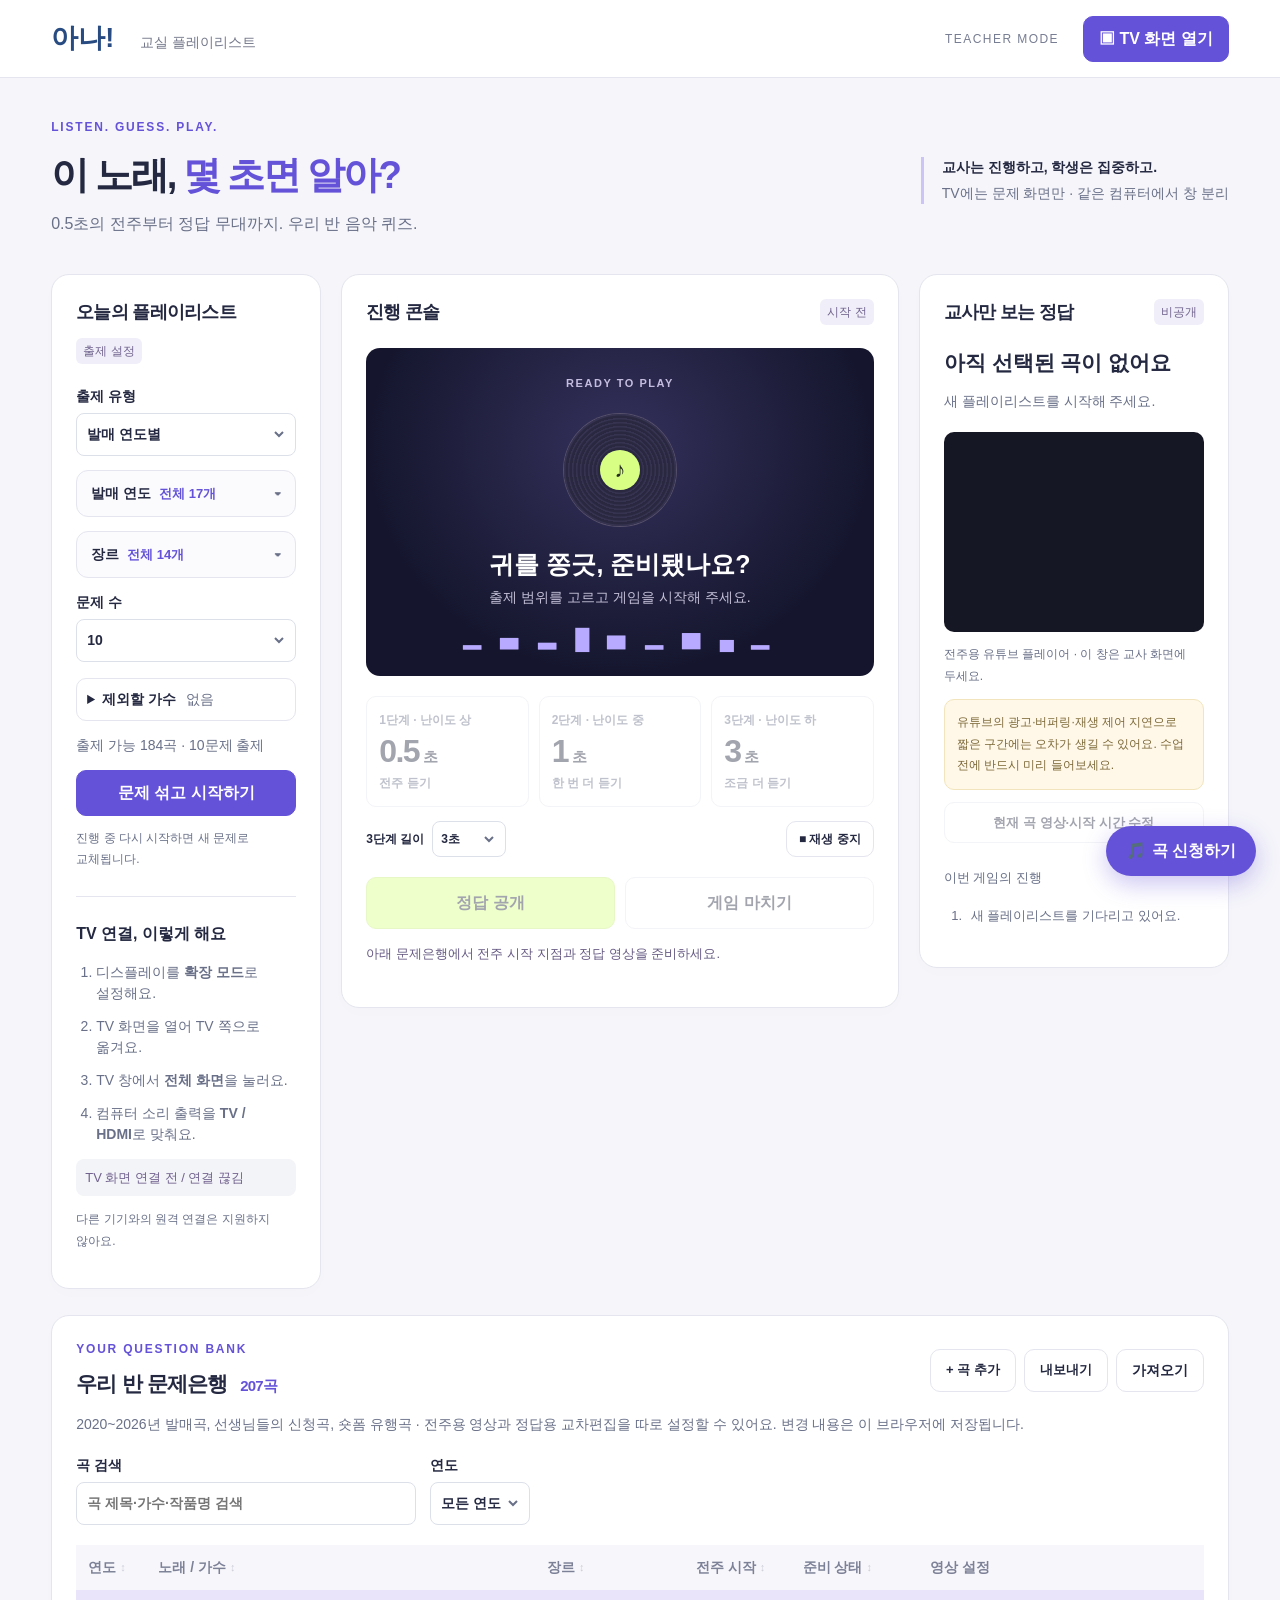
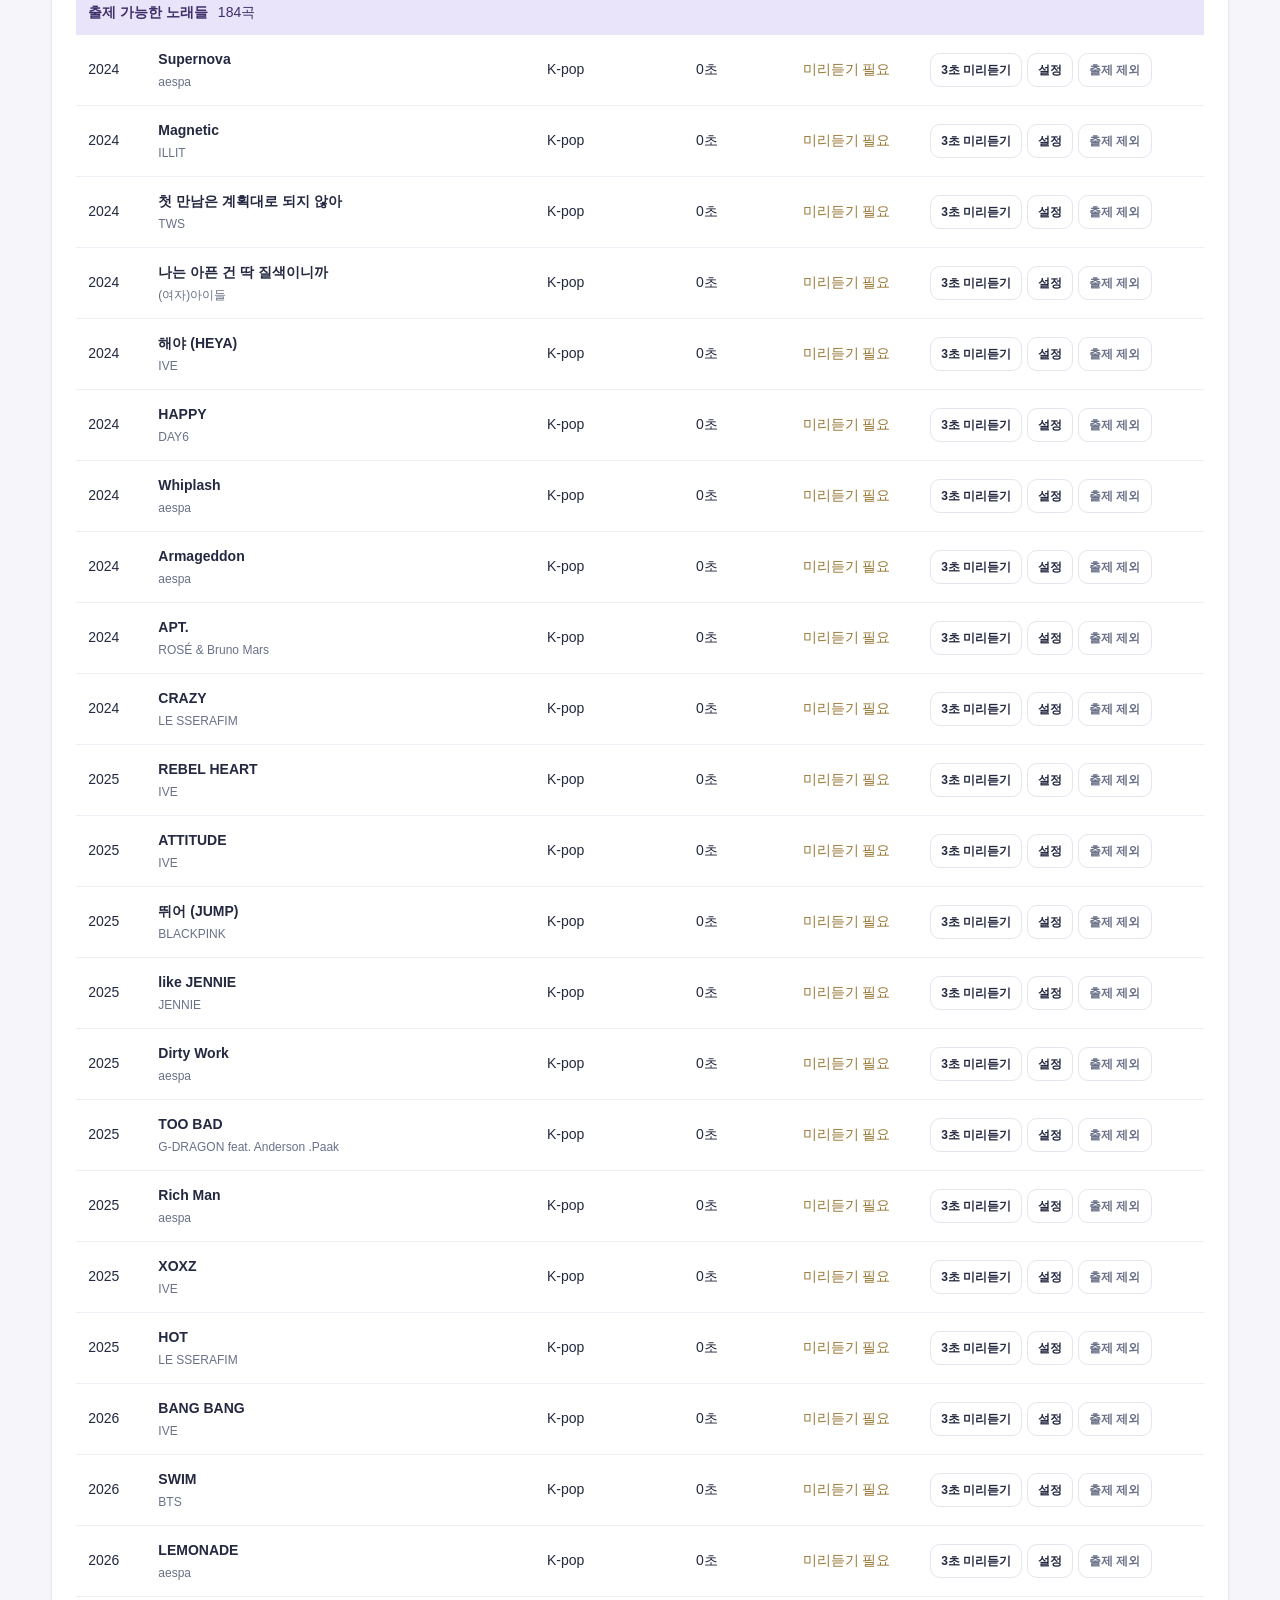
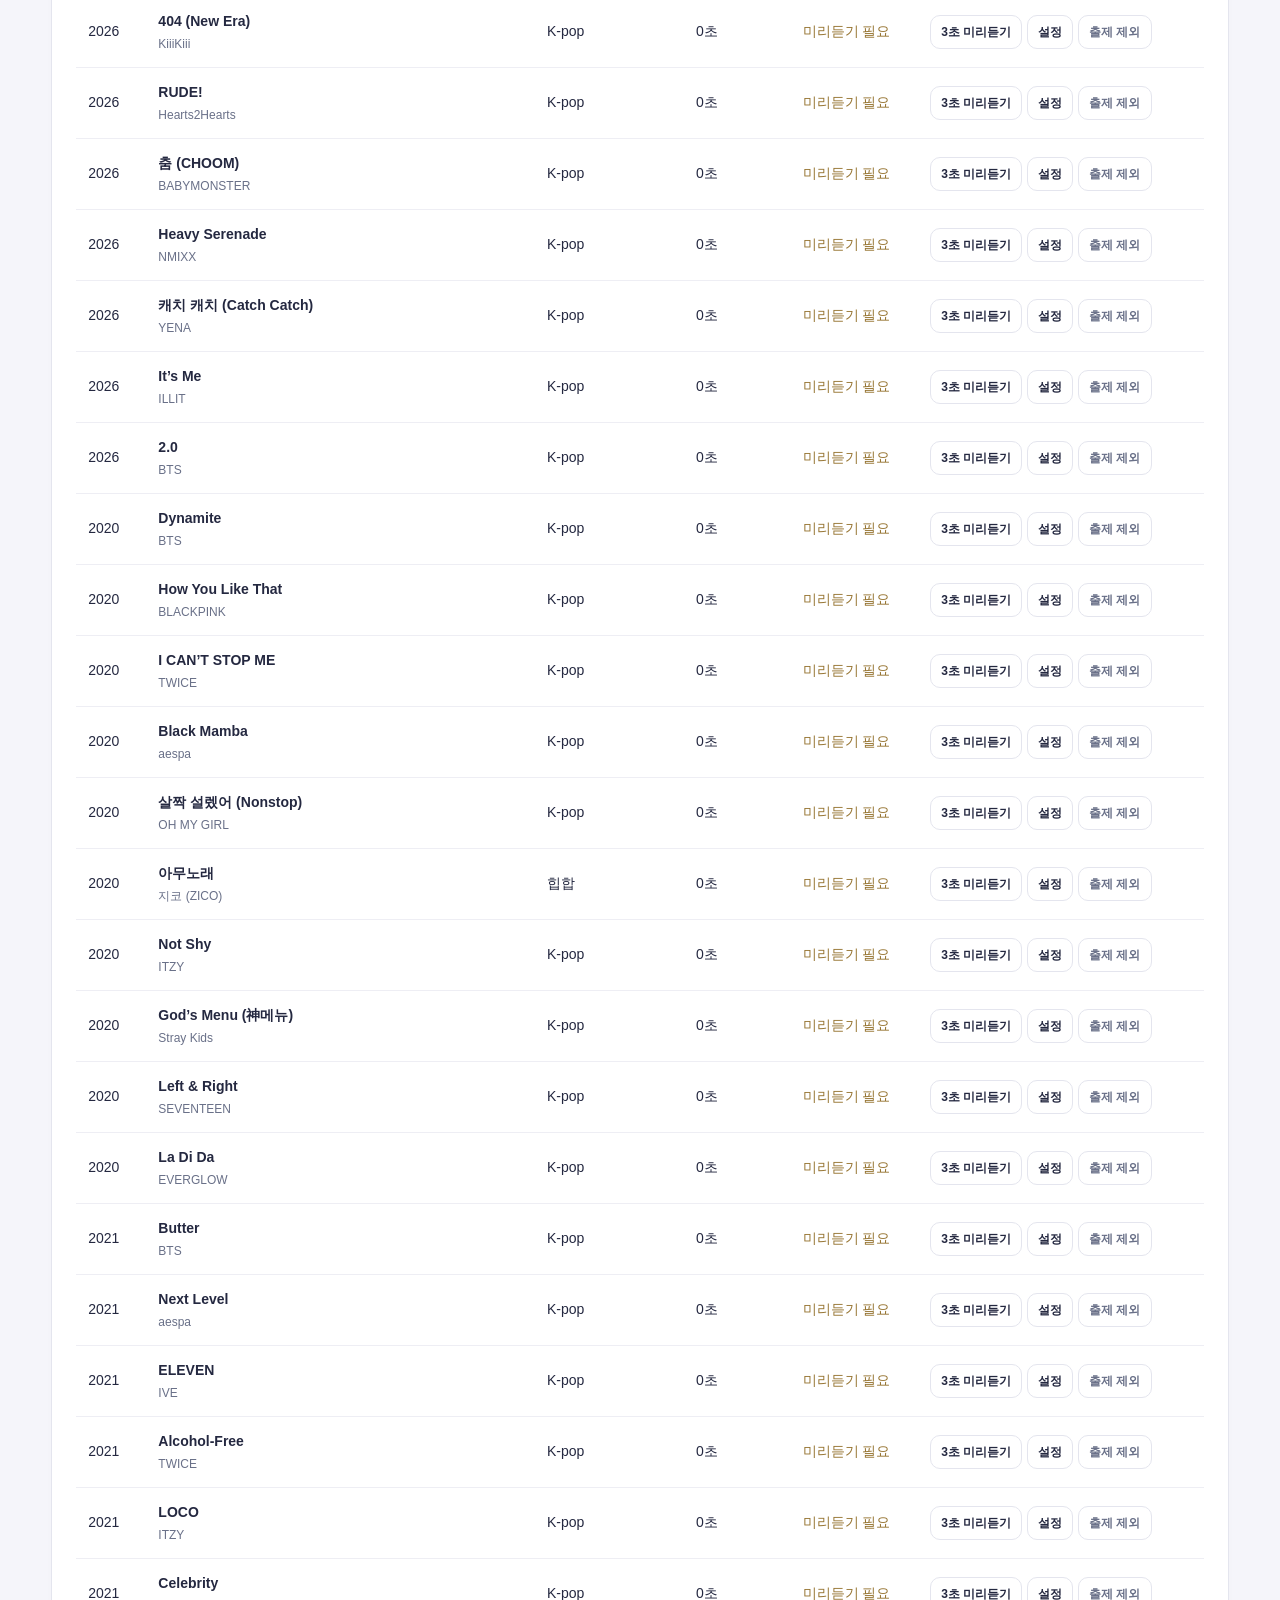
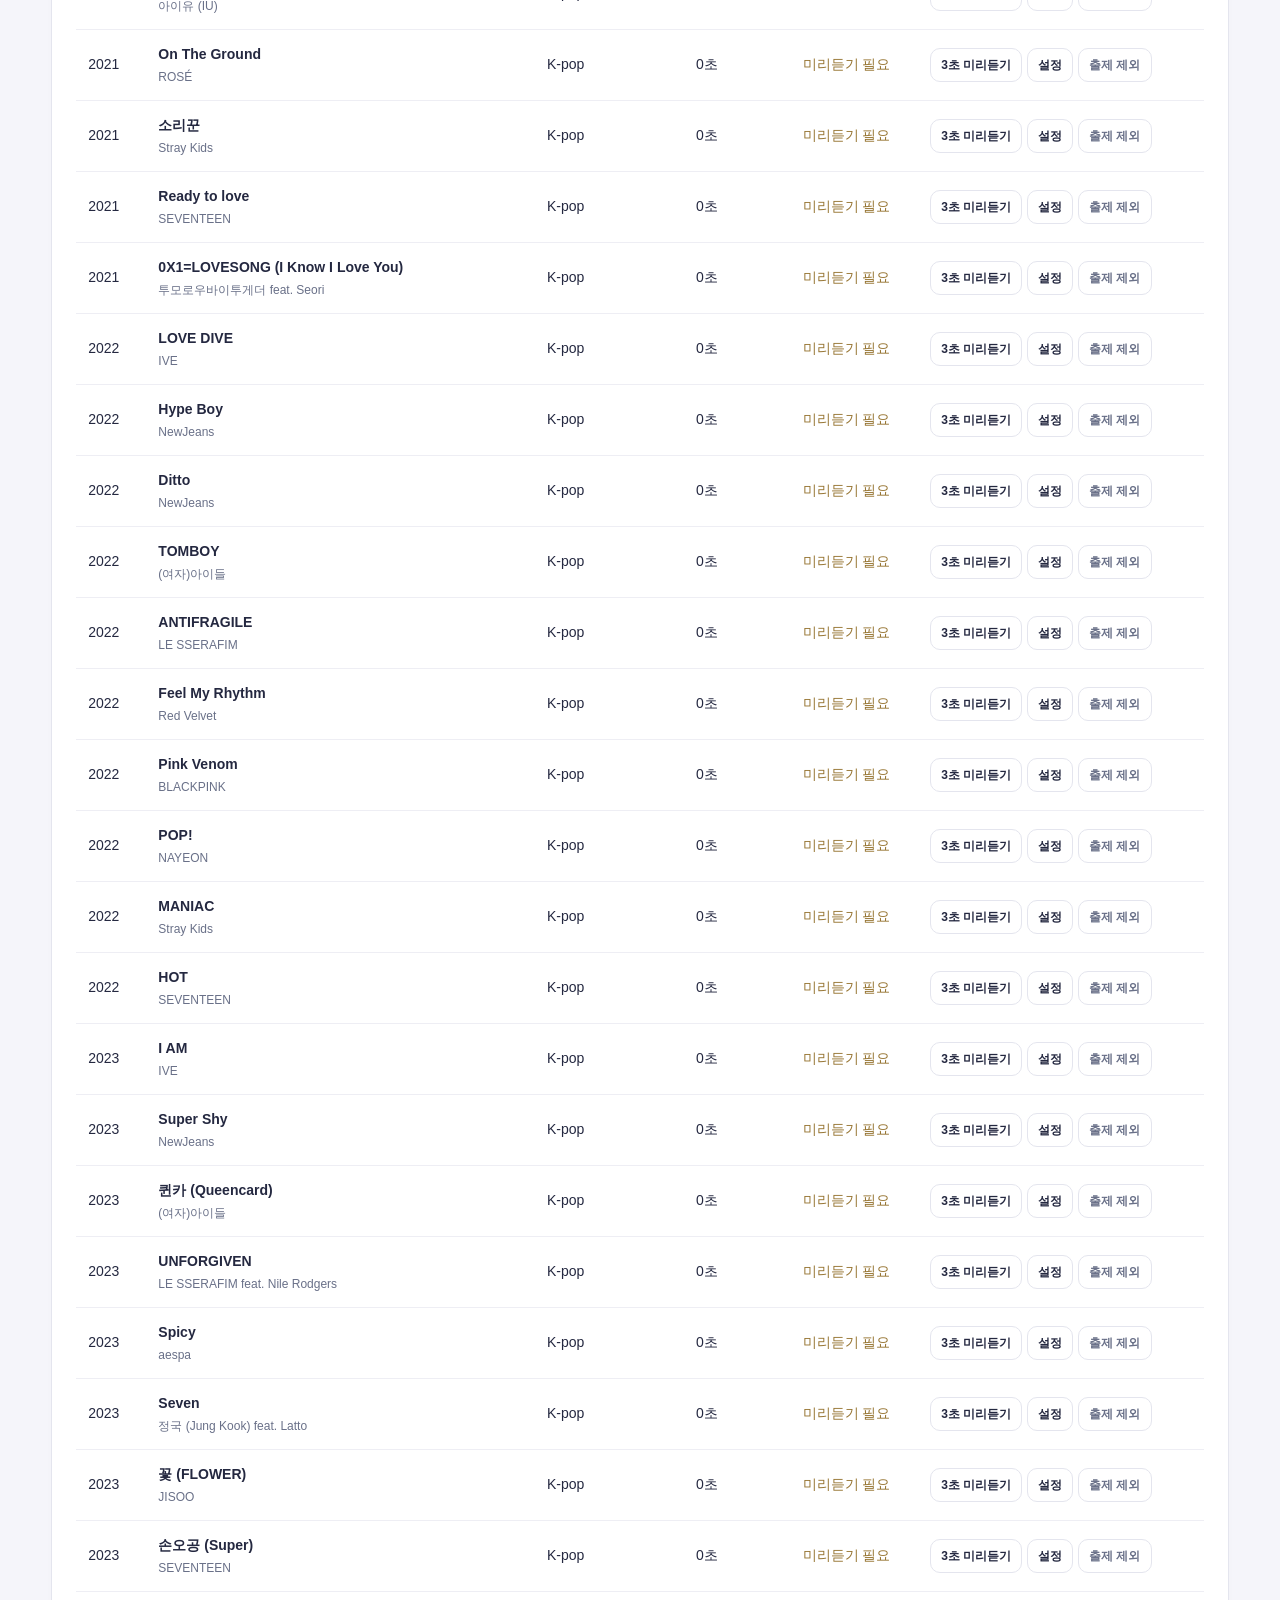
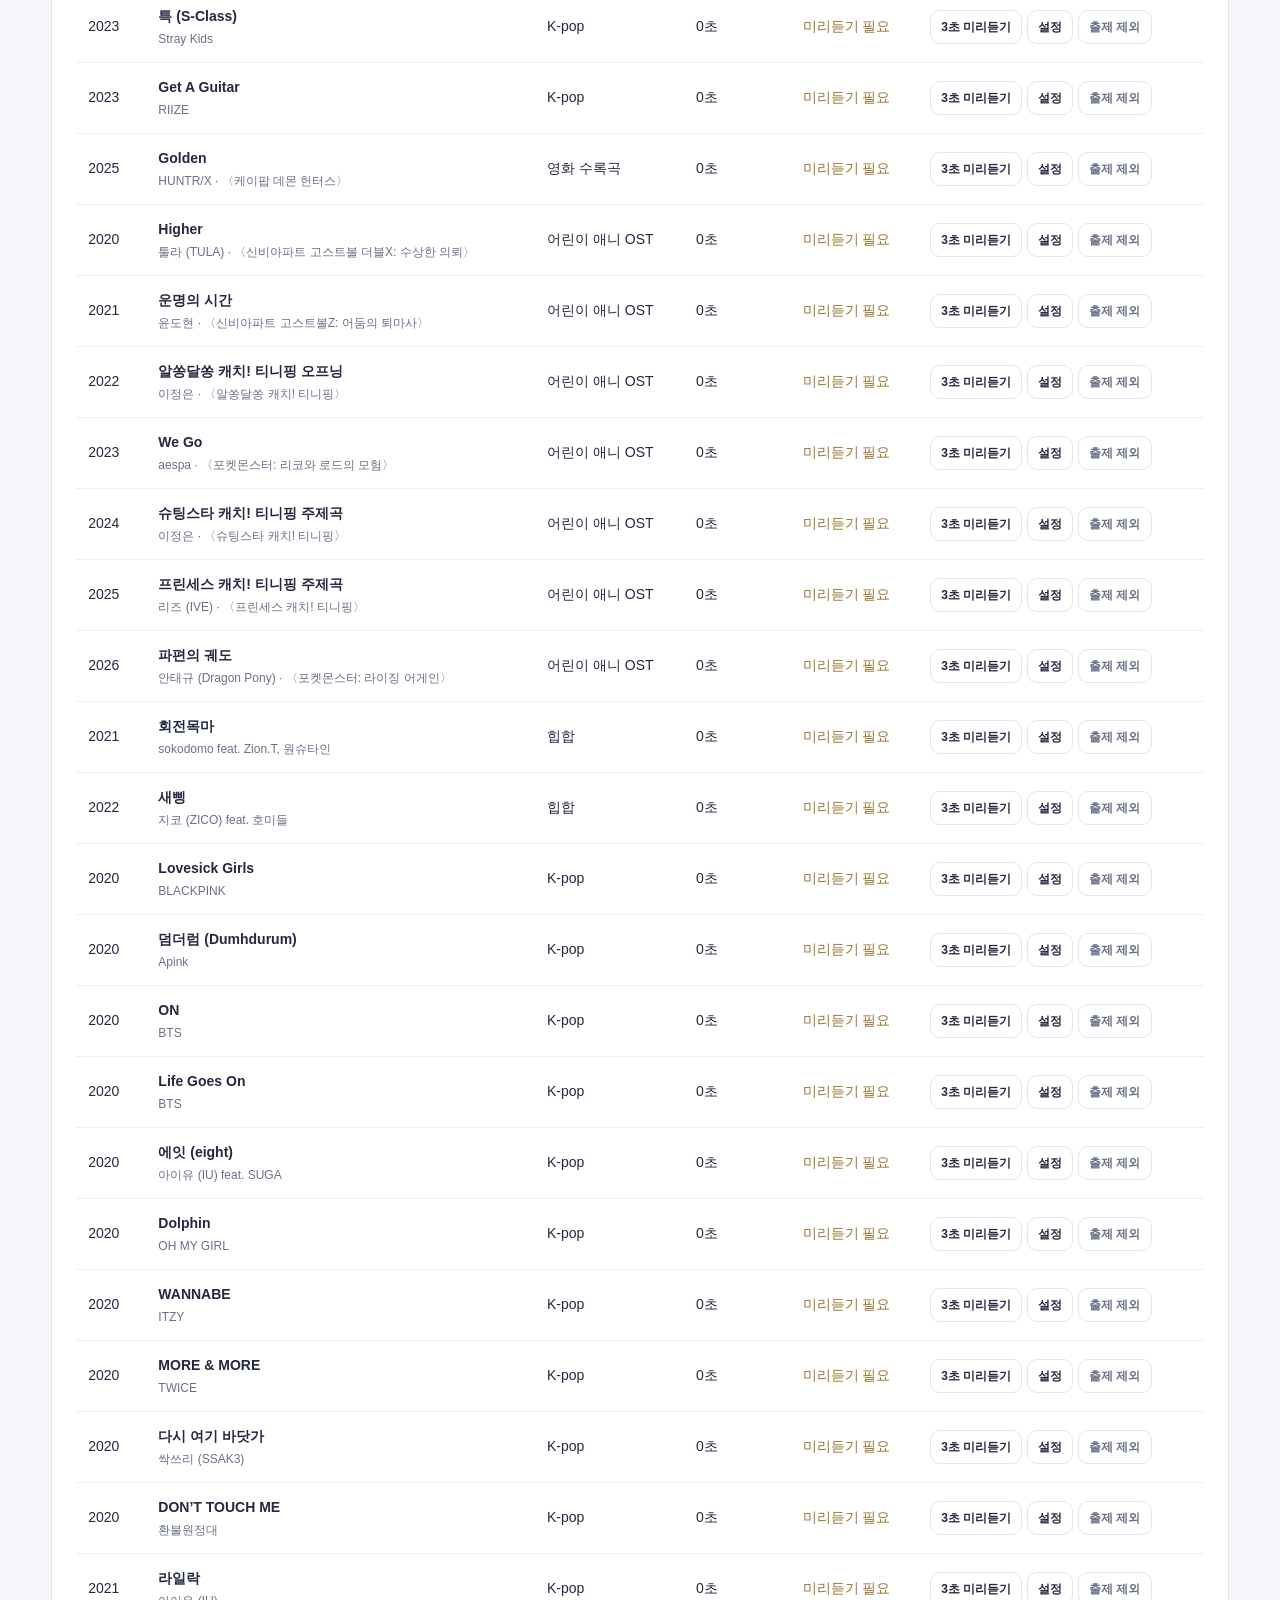
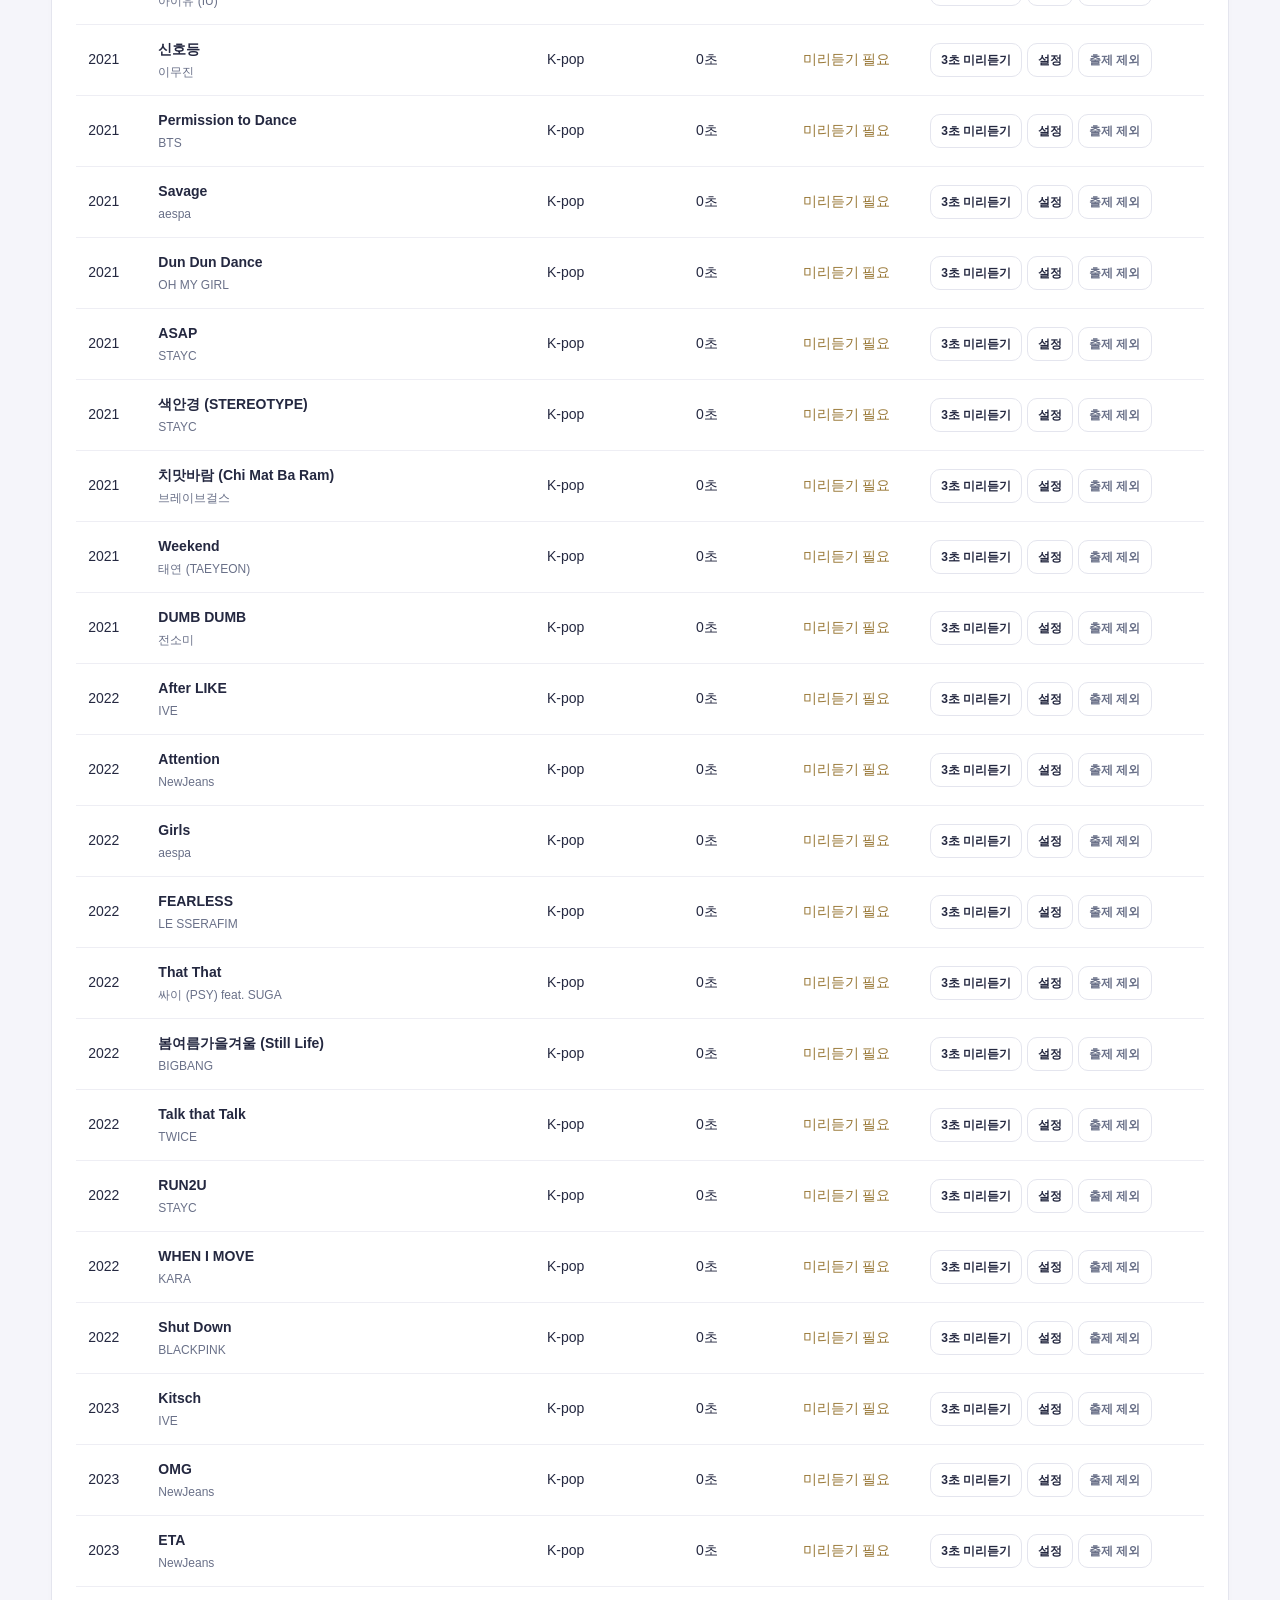
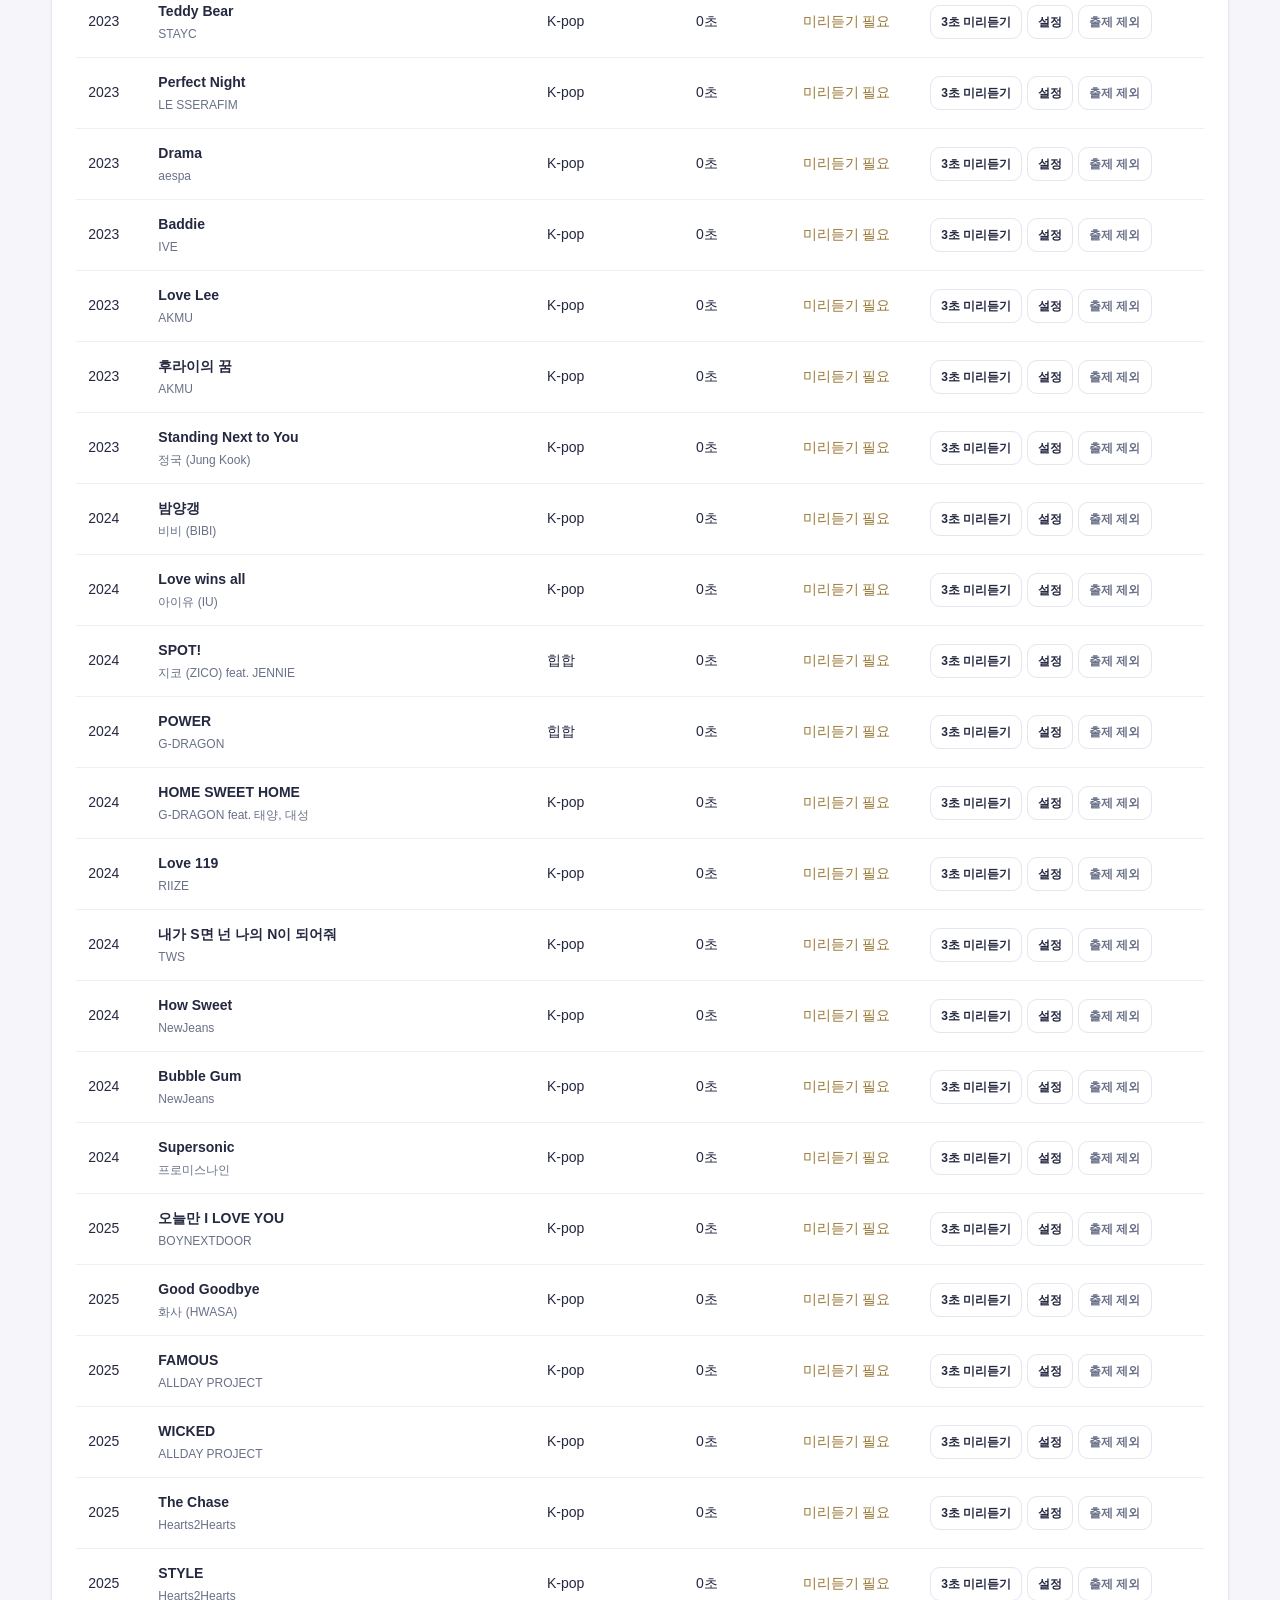
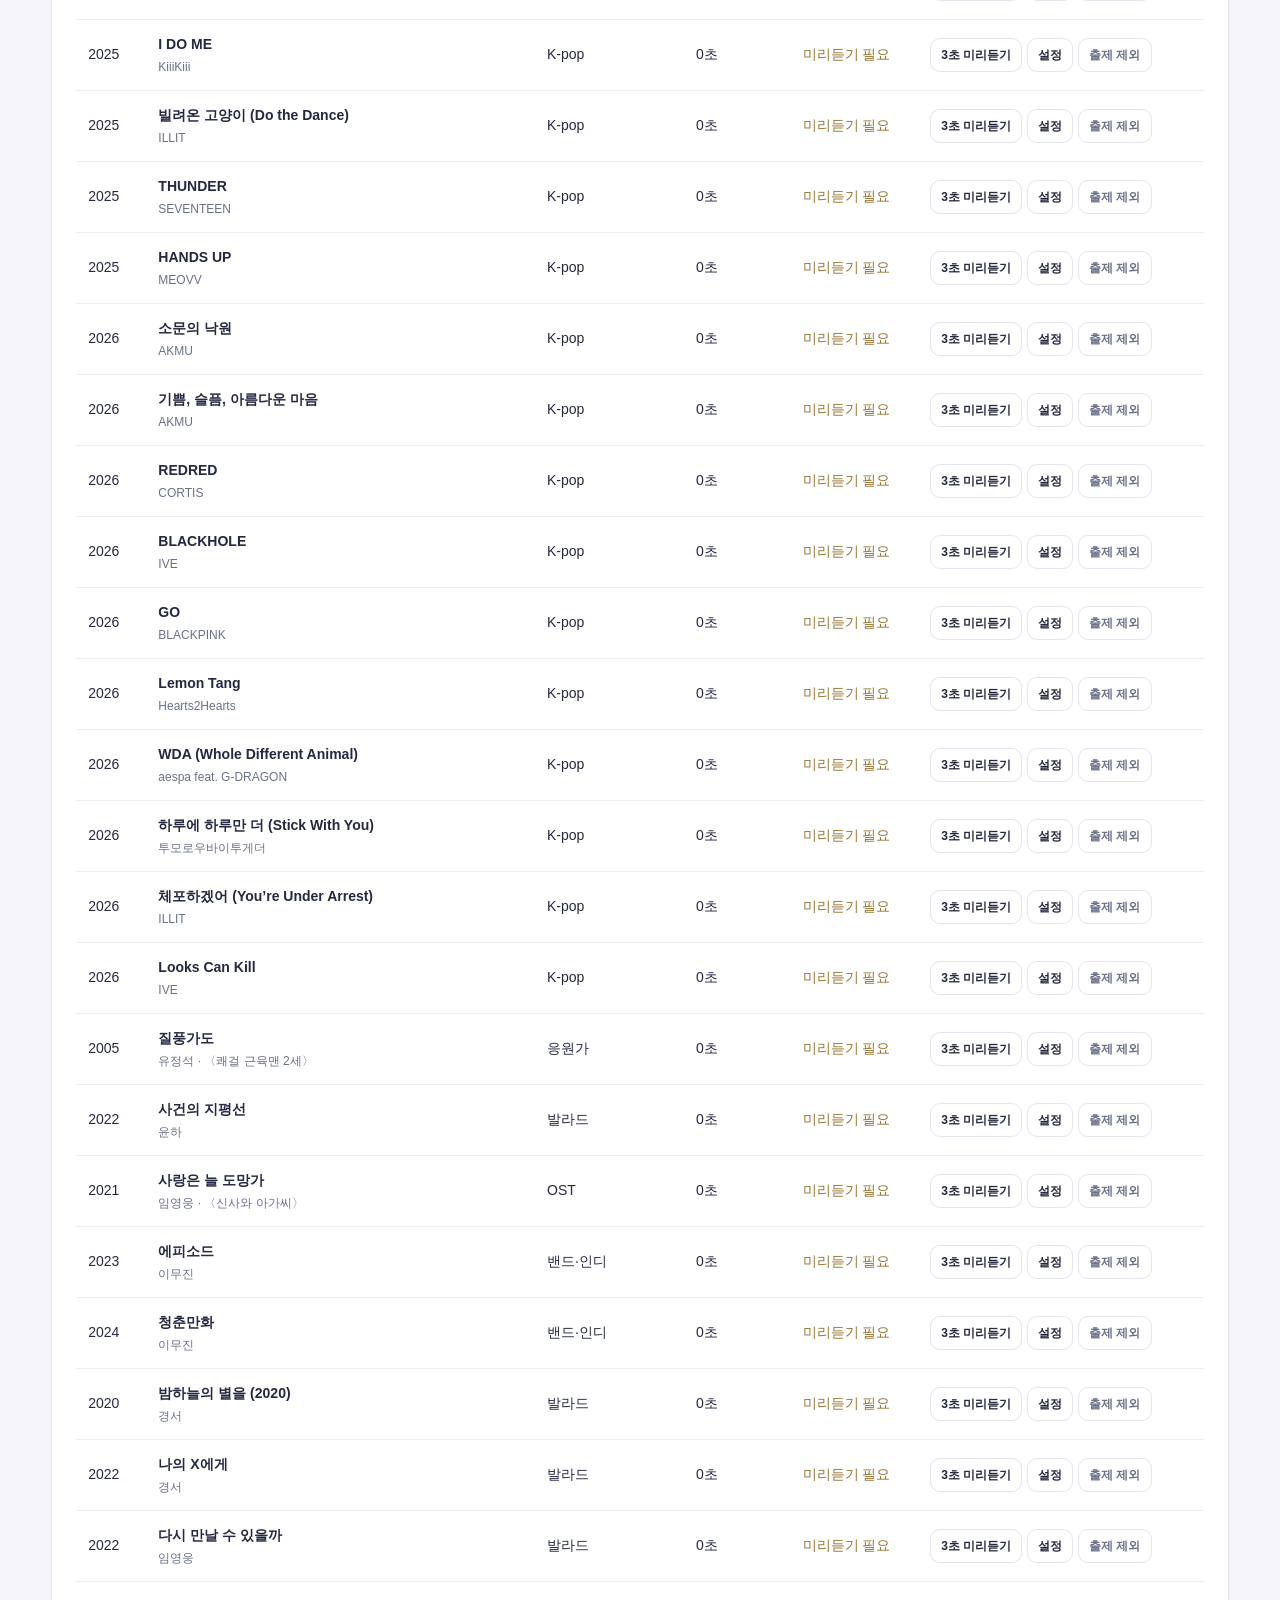
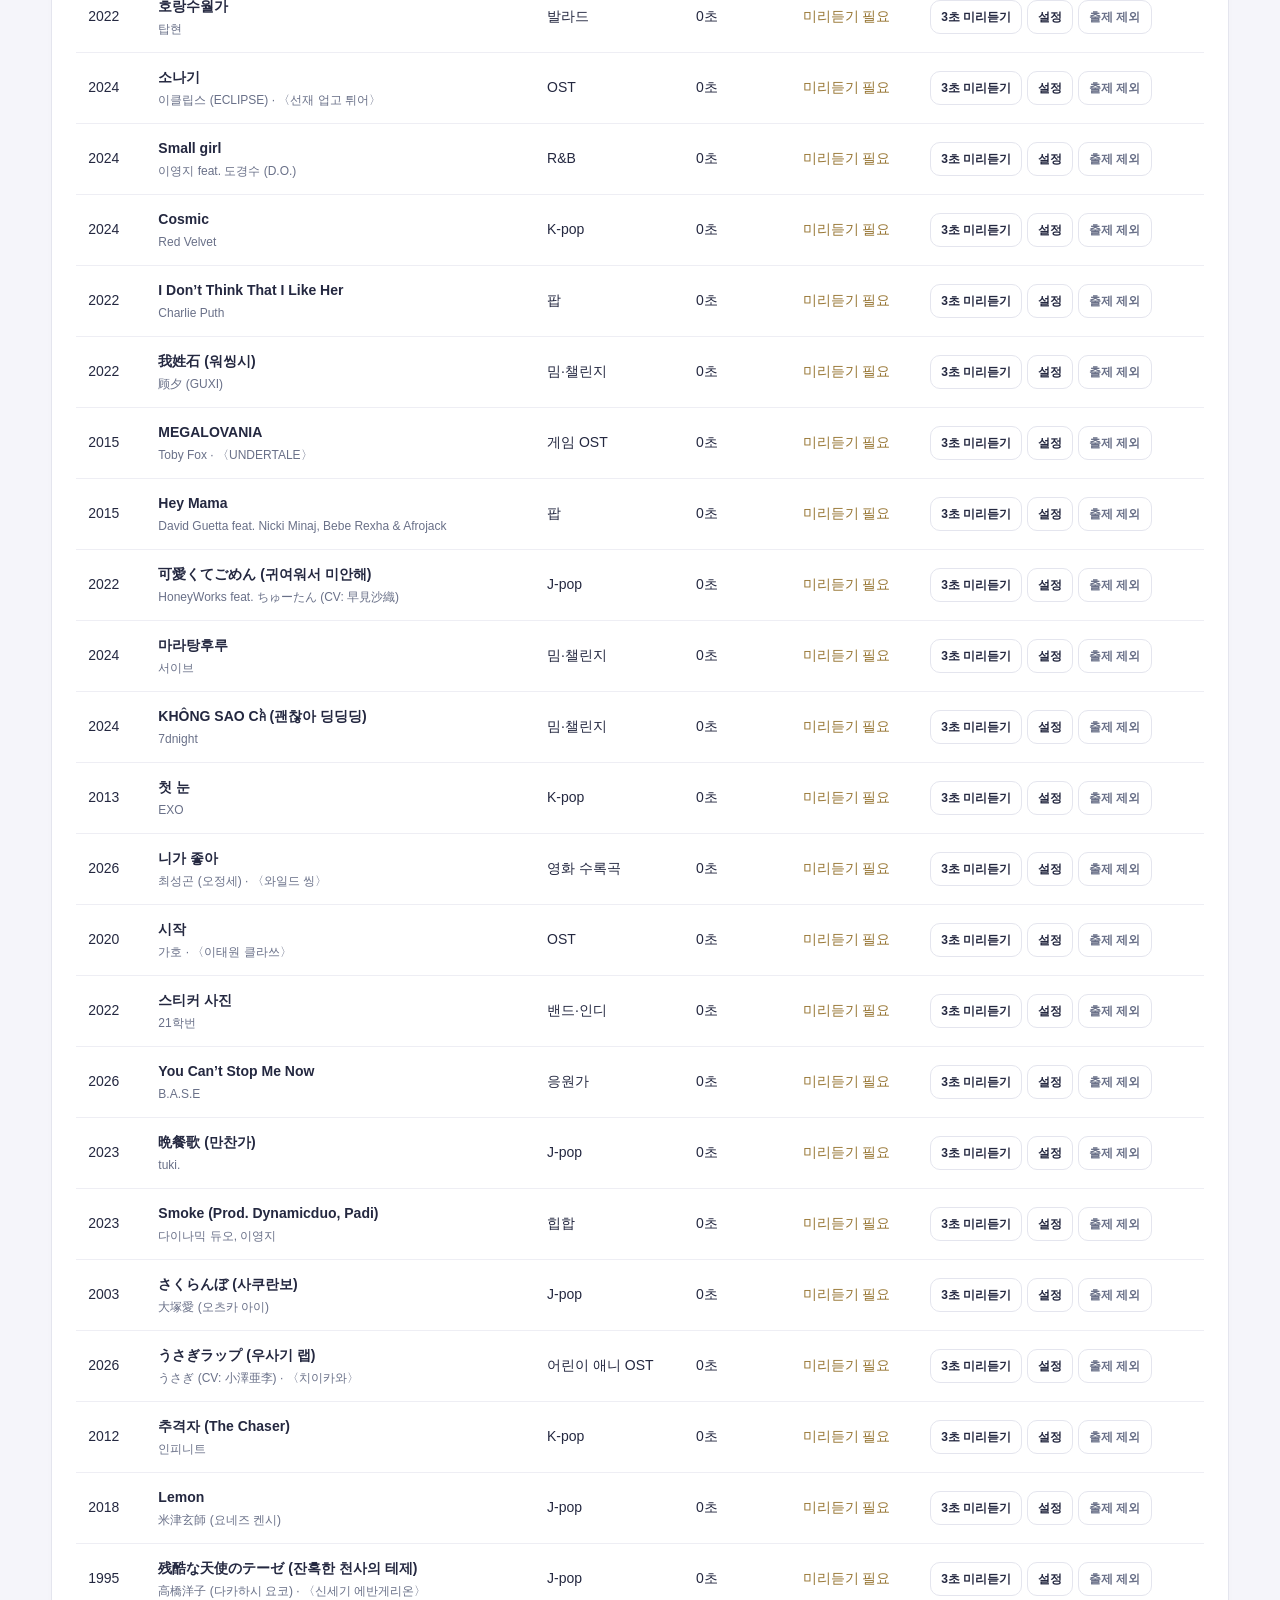
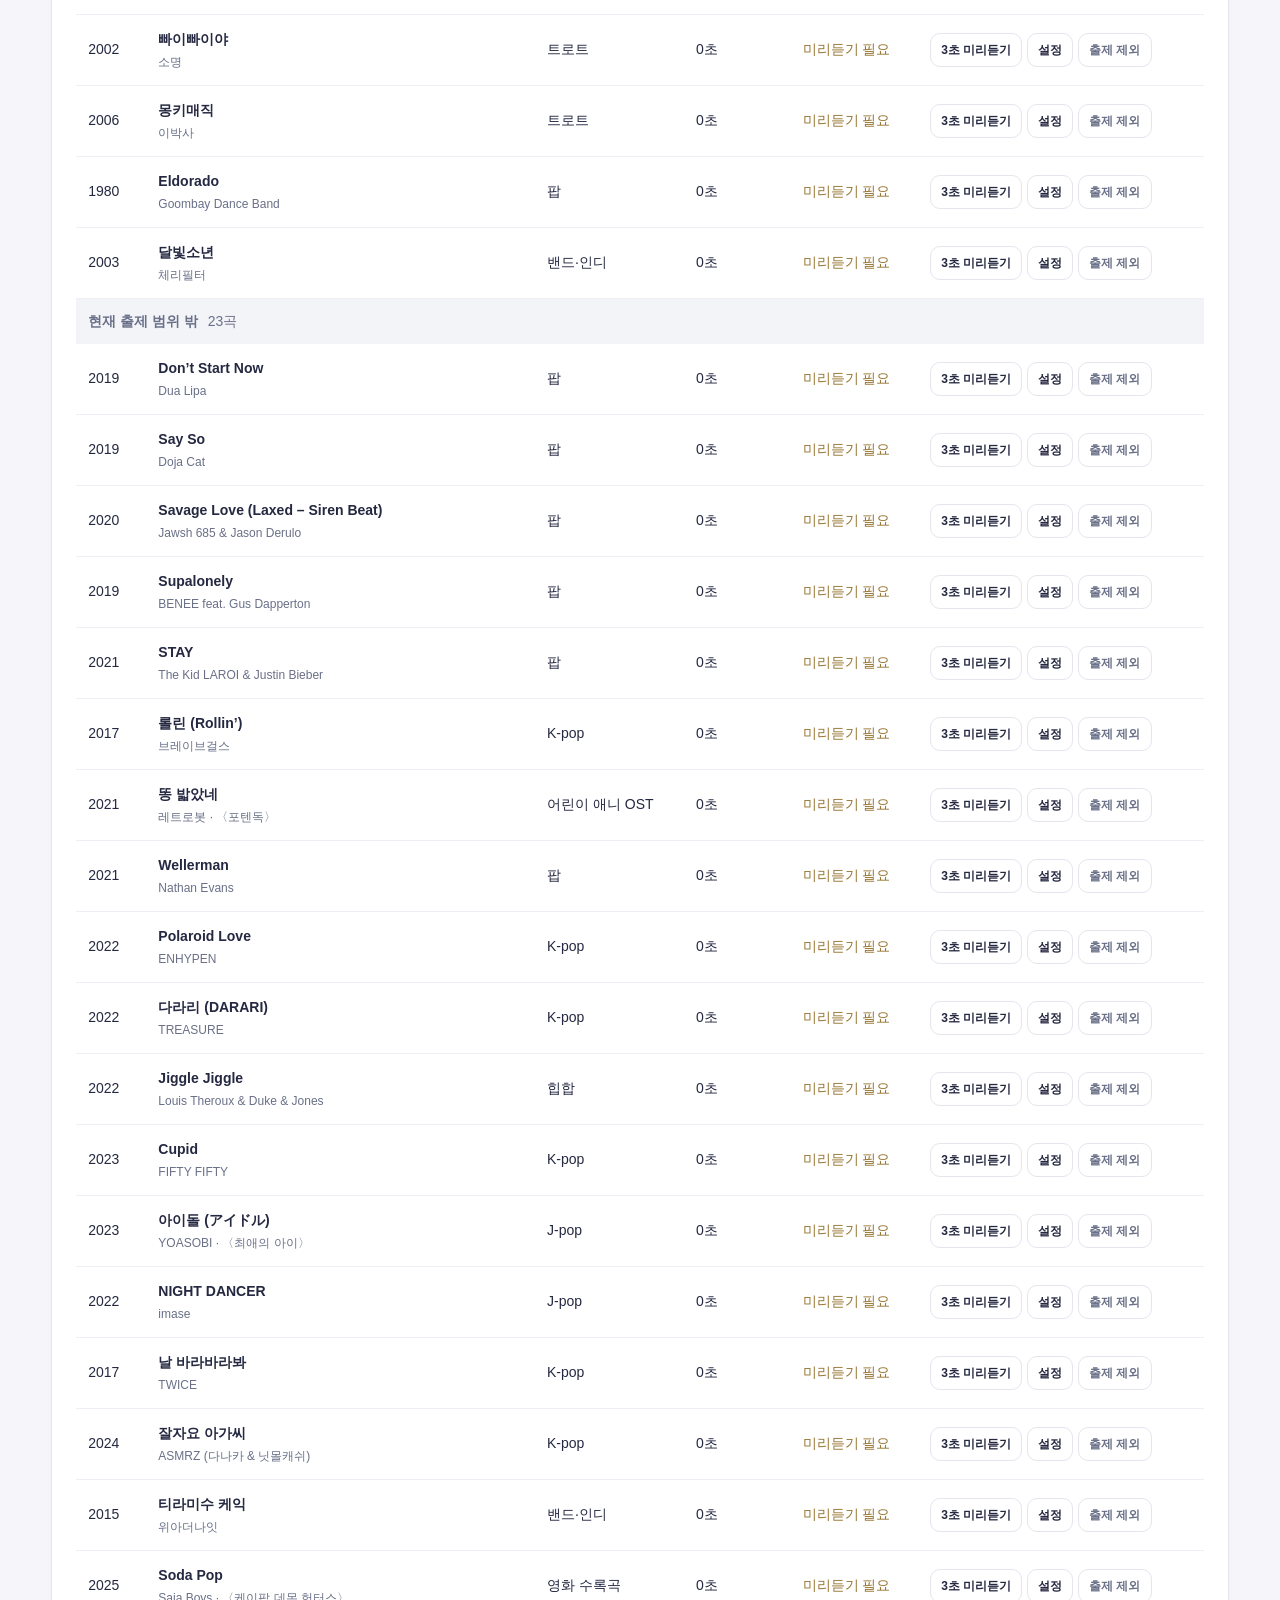
==== commit ceb94c1c: "전주 퀴즈 연도·장르 선택을 접을 수 있게 연도와 장르를 접기 칸으로 바꾸고, 접힌 상태에서도 선택 요약을 보여 준다. 모두 선택/해제 버튼 추가.  Co-Authored-By: " ====
--- a/intro-quiz/index.html
+++ b/intro-quiz/index.html
@@ -15,8 +15,16 @@
   <select id="questionMode"><option value="release">발매 연도별</option><option value="shortform">숏폼 유행곡</option></select>
 </label>
 <p id="shortformHint" class="hint" hidden>틱톡에서 유행한 해로 골라요. 곡별 기본 시작 지점부터 들려주며, 곡 설정에서 바꿀 수 있어요.</p>
-<fieldset id="years"><legend>발매 연도 <span>여러 개 선택 가능</span></legend></fieldset>
-<fieldset id="genresFilter"><legend>장르 <span>여러 개 선택 가능</span></legend></fieldset>
+<details class="filter-fold" id="yearsFold">
+  <summary><span id="yearsTitle">발매 연도</span> <span class="fold-summary" id="yearsSummary"></span></summary>
+  <div class="fold-actions"><button type="button" data-select-all="years">모두 선택</button><button type="button" data-select-none="years">모두 해제</button></div>
+  <fieldset id="years"><legend class="sr-only">발매 연도</legend></fieldset>
+</details>
+<details class="filter-fold" id="genresFold">
+  <summary><span>장르</span> <span class="fold-summary" id="genresSummary"></span></summary>
+  <div class="fold-actions"><button type="button" data-select-all="genresFilter">모두 선택</button><button type="button" data-select-none="genresFilter">모두 해제</button></div>
+  <fieldset id="genresFilter"><legend class="sr-only">장르</legend></fieldset>
+</details>
 <div class="row"><label>문제 수<select id="count"><option>5</option><option selected>10</option><option>15</option><option>20</option><option>30</option></select></label></div>
 <details class="artist-exclusions">
   <summary>제외할 가수 <span id="excludedCount">없음</span></summary>
--- a/intro-quiz/style.css
+++ b/intro-quiz/style.css
@@ -44,3 +44,16 @@
 
 .sort{all:unset;cursor:pointer;display:inline-flex;align-items:center;gap:4px;font-weight:600;color:inherit;border-radius:4px}.sort::after{content:'↕';font-size:11px;opacity:.35}th[aria-sort=ascending] .sort,th[aria-sort=descending] .sort{color:var(--purple)}th[aria-sort=ascending] .sort::after{content:'▲';opacity:1}th[aria-sort=descending] .sort::after{content:'▼';opacity:1}.sort:hover{color:var(--purple);background:none}.sort:focus-visible{outline:3px solid #9b8de8;outline-offset:3px}
 .request-fab{position:fixed;right:24px;bottom:24px;z-index:20;display:inline-flex;align-items:center;gap:6px;padding:13px 20px;border-radius:999px;background:var(--purple);color:#fff;font-weight:800;text-decoration:none;box-shadow:0 8px 24px #6452d855}.request-fab:hover{background:#5141ba}@media(max-width:720px){.request-fab{right:16px;bottom:16px;padding:11px 16px}}body{padding-bottom:70px}
+
+#songs tr.excluded td{opacity:.5}#songs tr.excluded td:last-child{opacity:1}.exclude-toggle{color:var(--muted)}.exclude-toggle[aria-pressed=true]{color:var(--purple);border-color:#bcb4ee}
+
+.sr-only{position:absolute;width:1px;height:1px;padding:0;margin:-1px;overflow:hidden;clip:rect(0,0,0,0);white-space:nowrap;border:0}
+.filter-fold{margin:0 0 14px;border:1px solid var(--line);border-radius:12px;background:#fbfbfe}
+.filter-fold summary{cursor:pointer;padding:12px 14px;font-weight:700;font-size:14px;display:flex;align-items:baseline;gap:8px;list-style:none}
+.filter-fold summary::-webkit-details-marker{display:none}
+.filter-fold summary::after{content:'▾';margin-left:auto;color:var(--muted);transition:transform .15s}
+.filter-fold[open] summary::after{transform:rotate(180deg)}
+.fold-summary{color:var(--purple);font-weight:600;font-size:13px;overflow:hidden;text-overflow:ellipsis;white-space:nowrap;min-width:0}
+.filter-fold fieldset{margin:0;padding:0 10px 12px}
+.fold-actions{display:flex;gap:6px;padding:0 14px 8px}
+.fold-actions button{font-size:12px;padding:5px 10px}
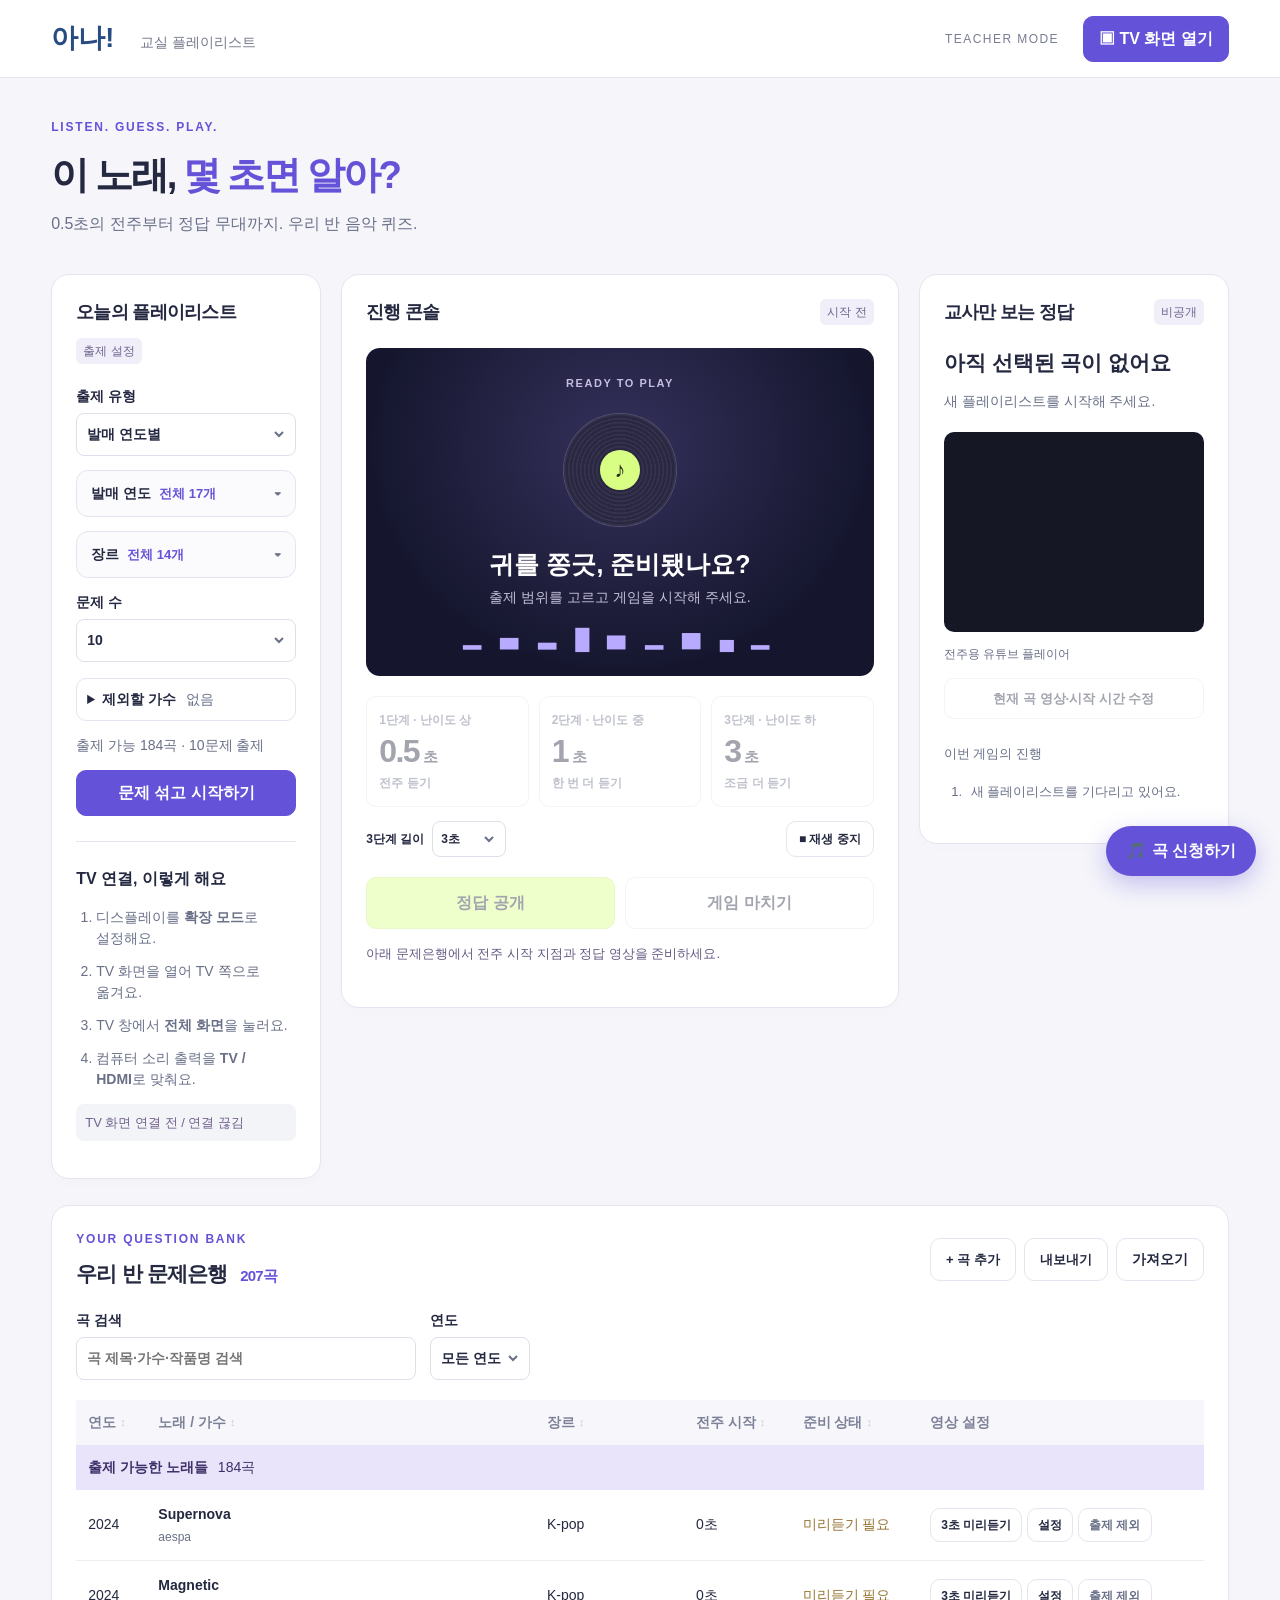
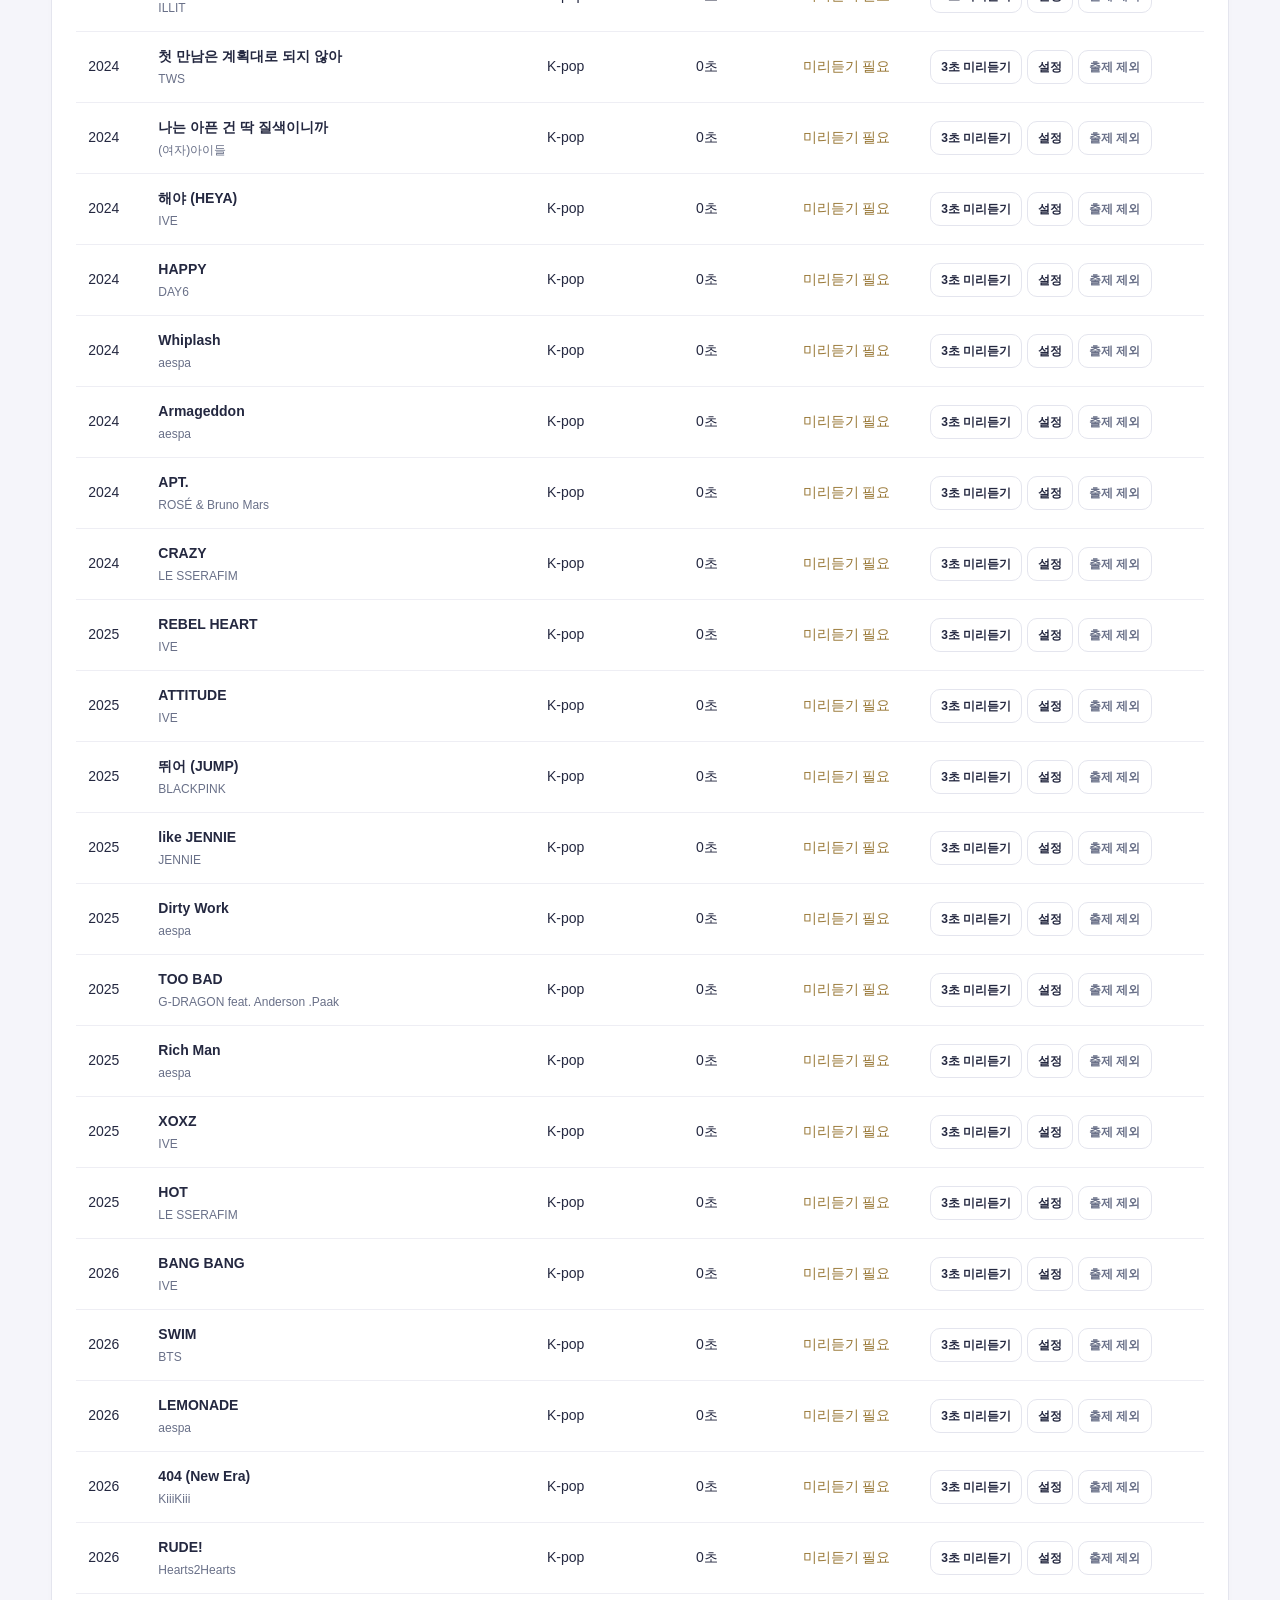
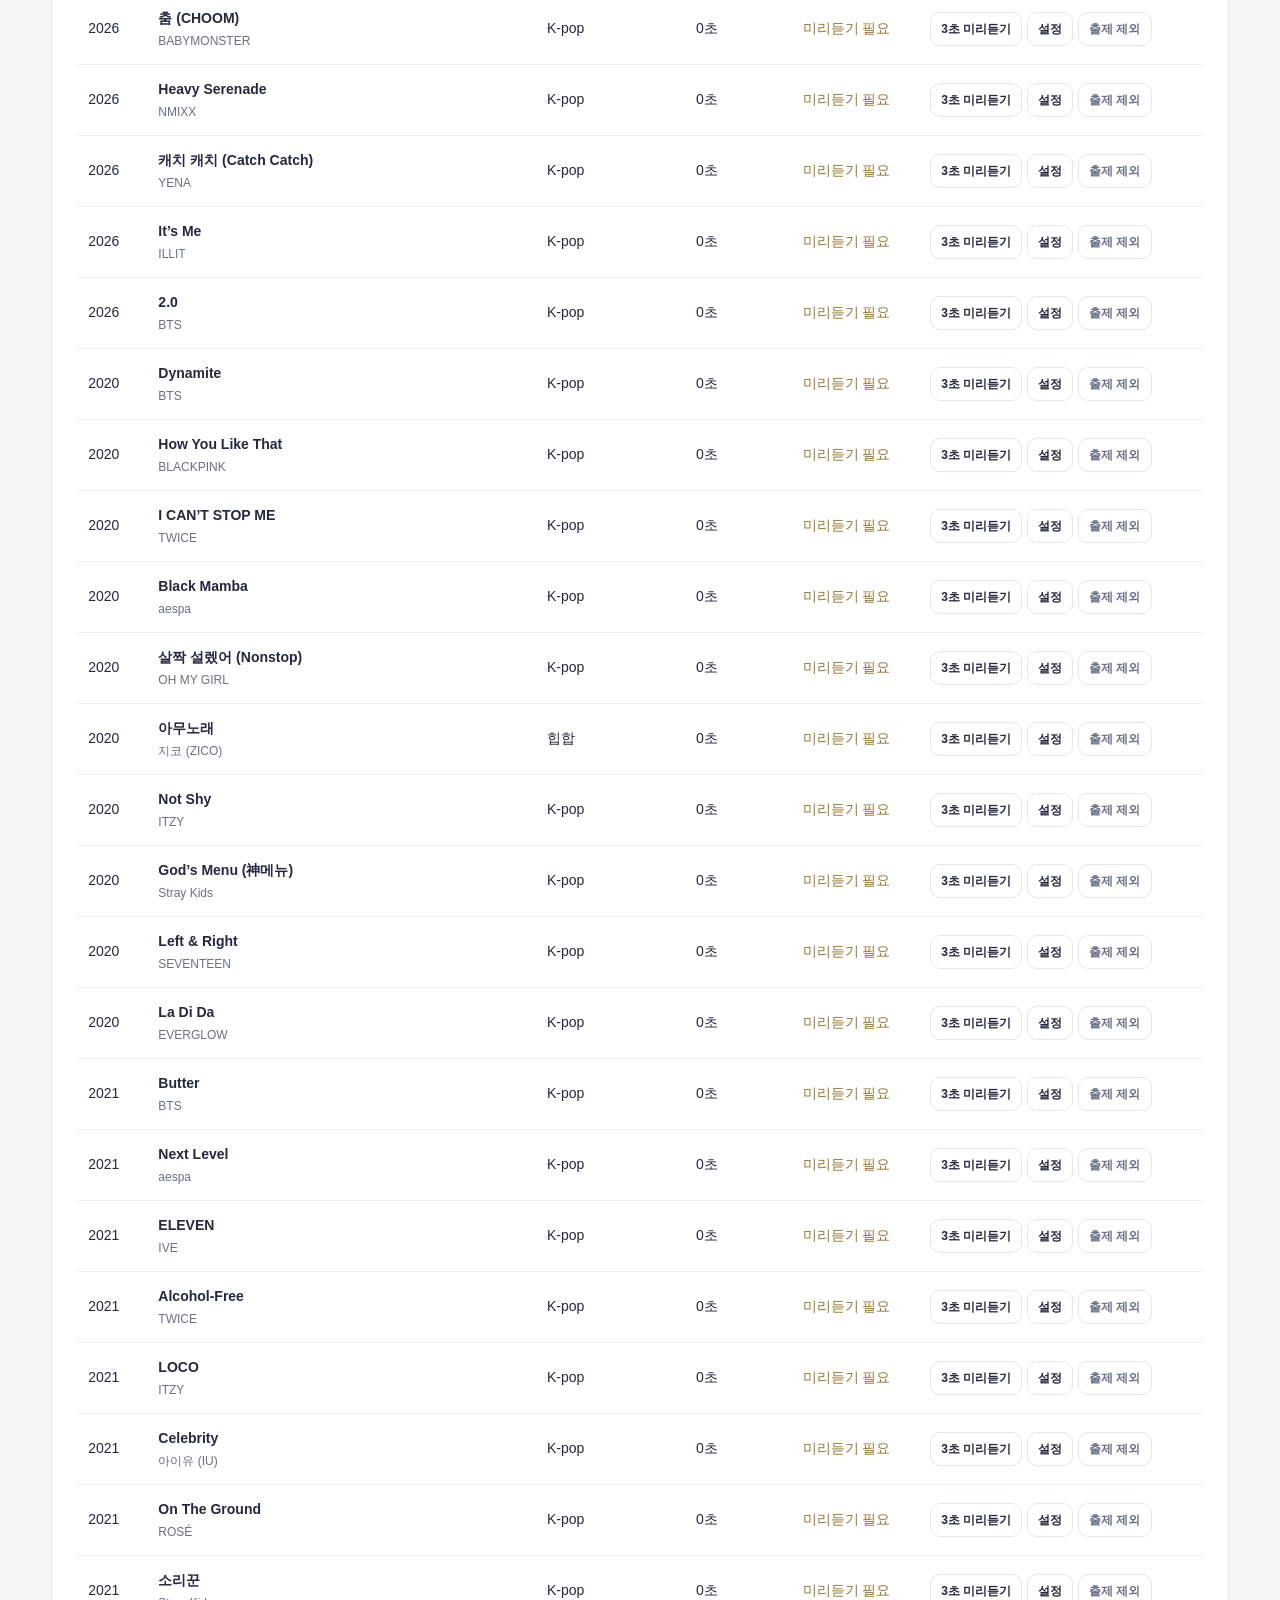
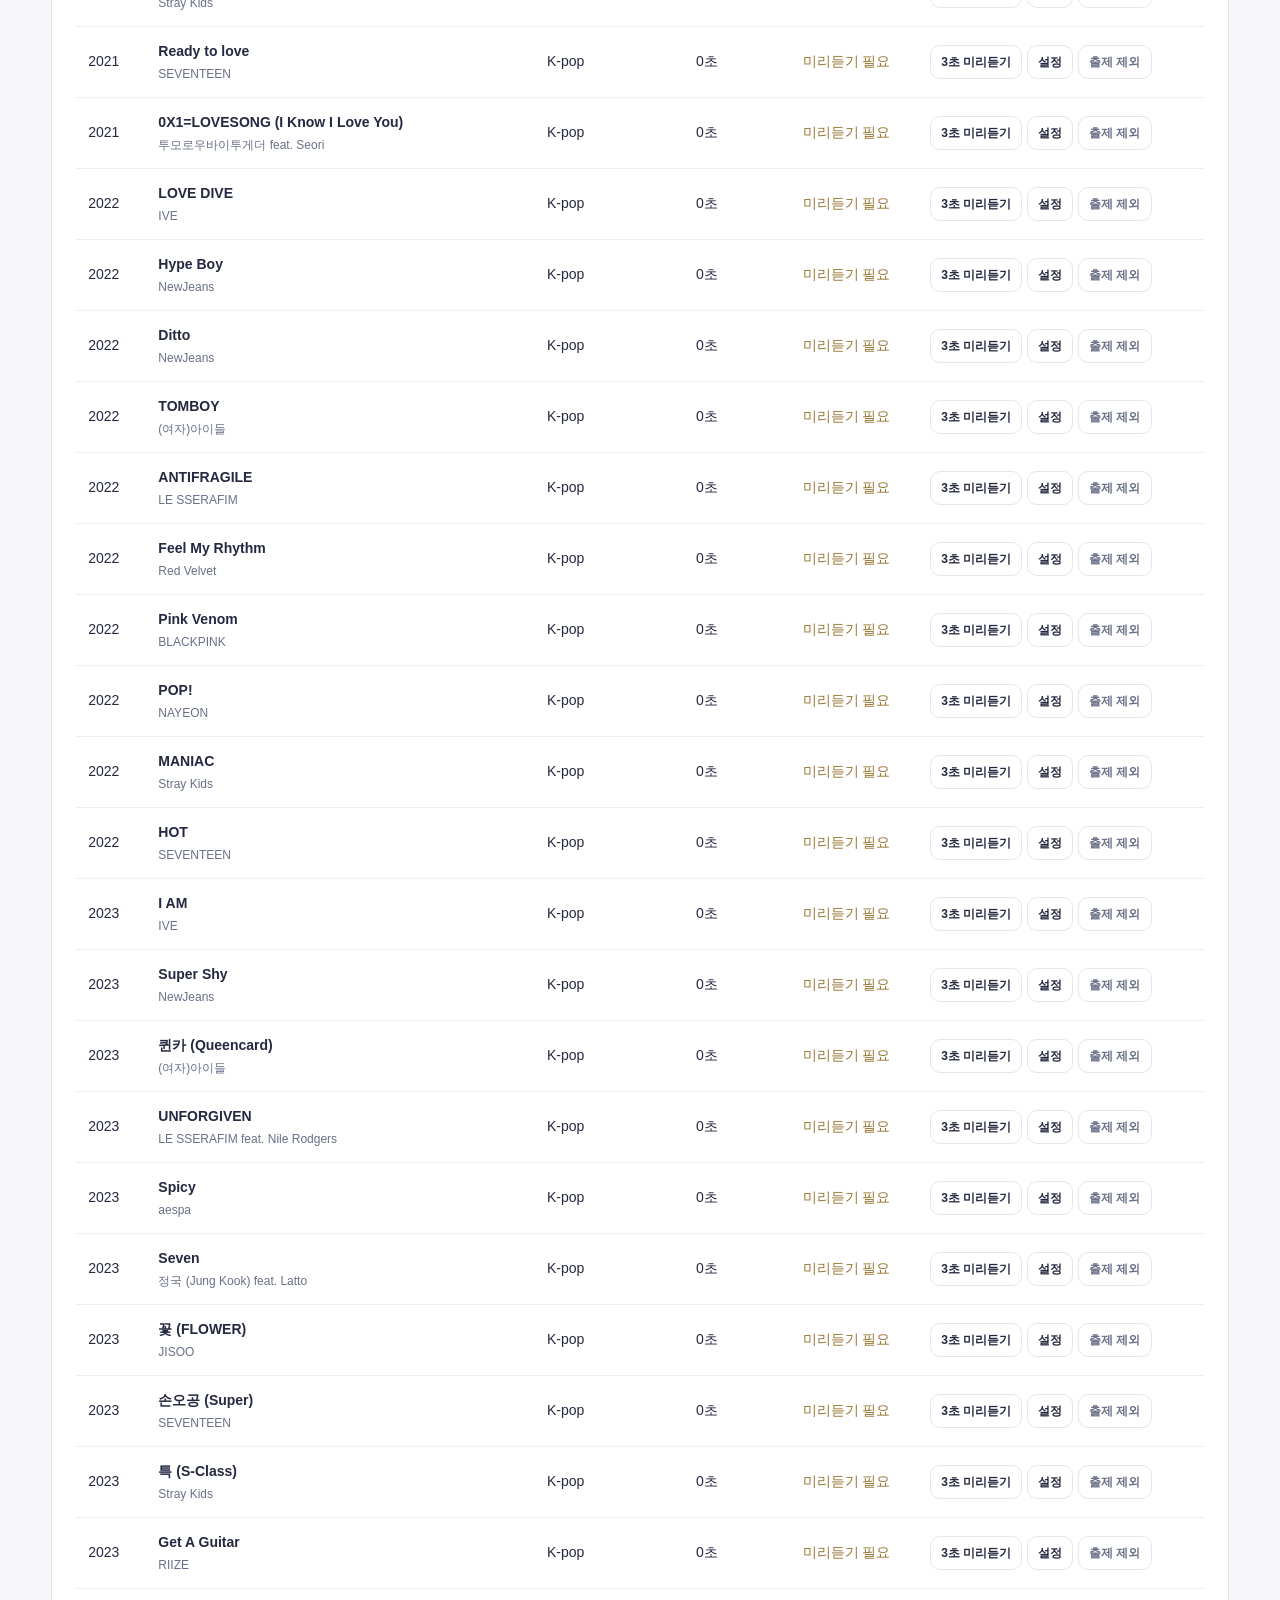
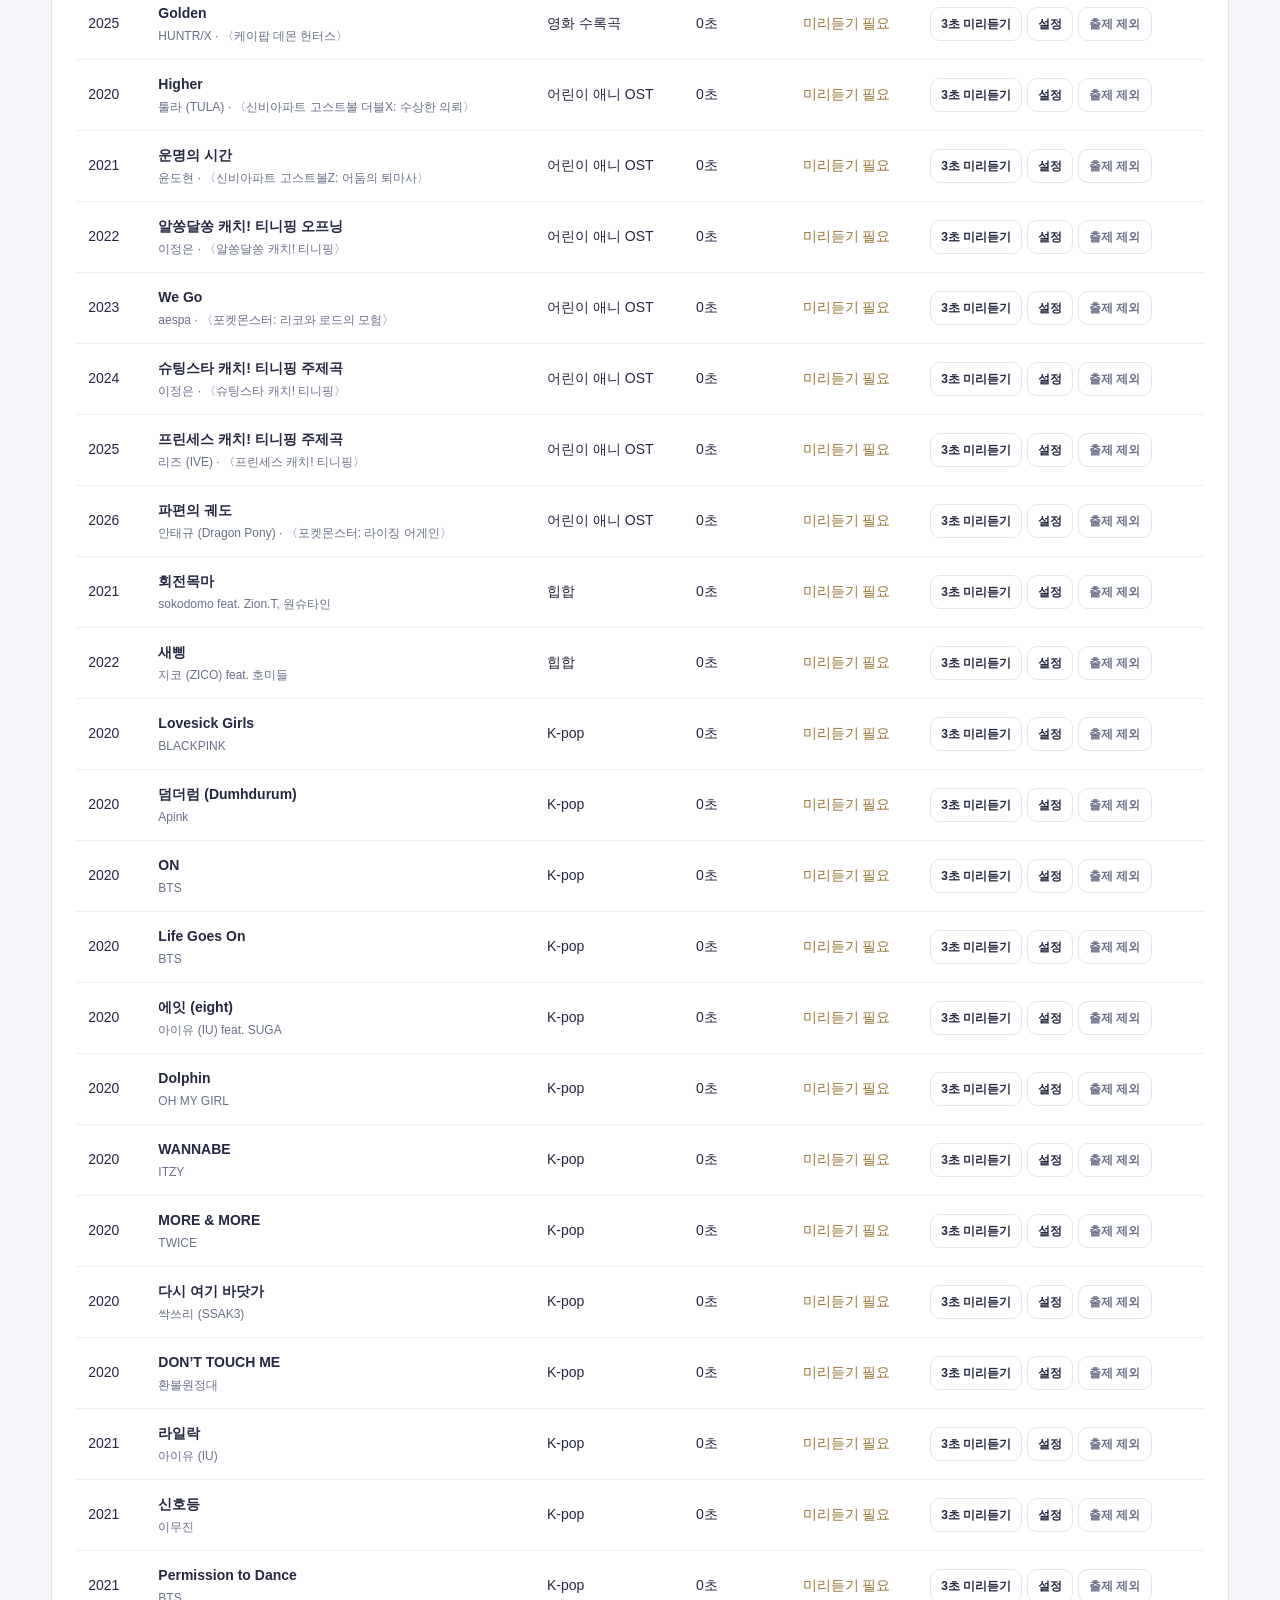
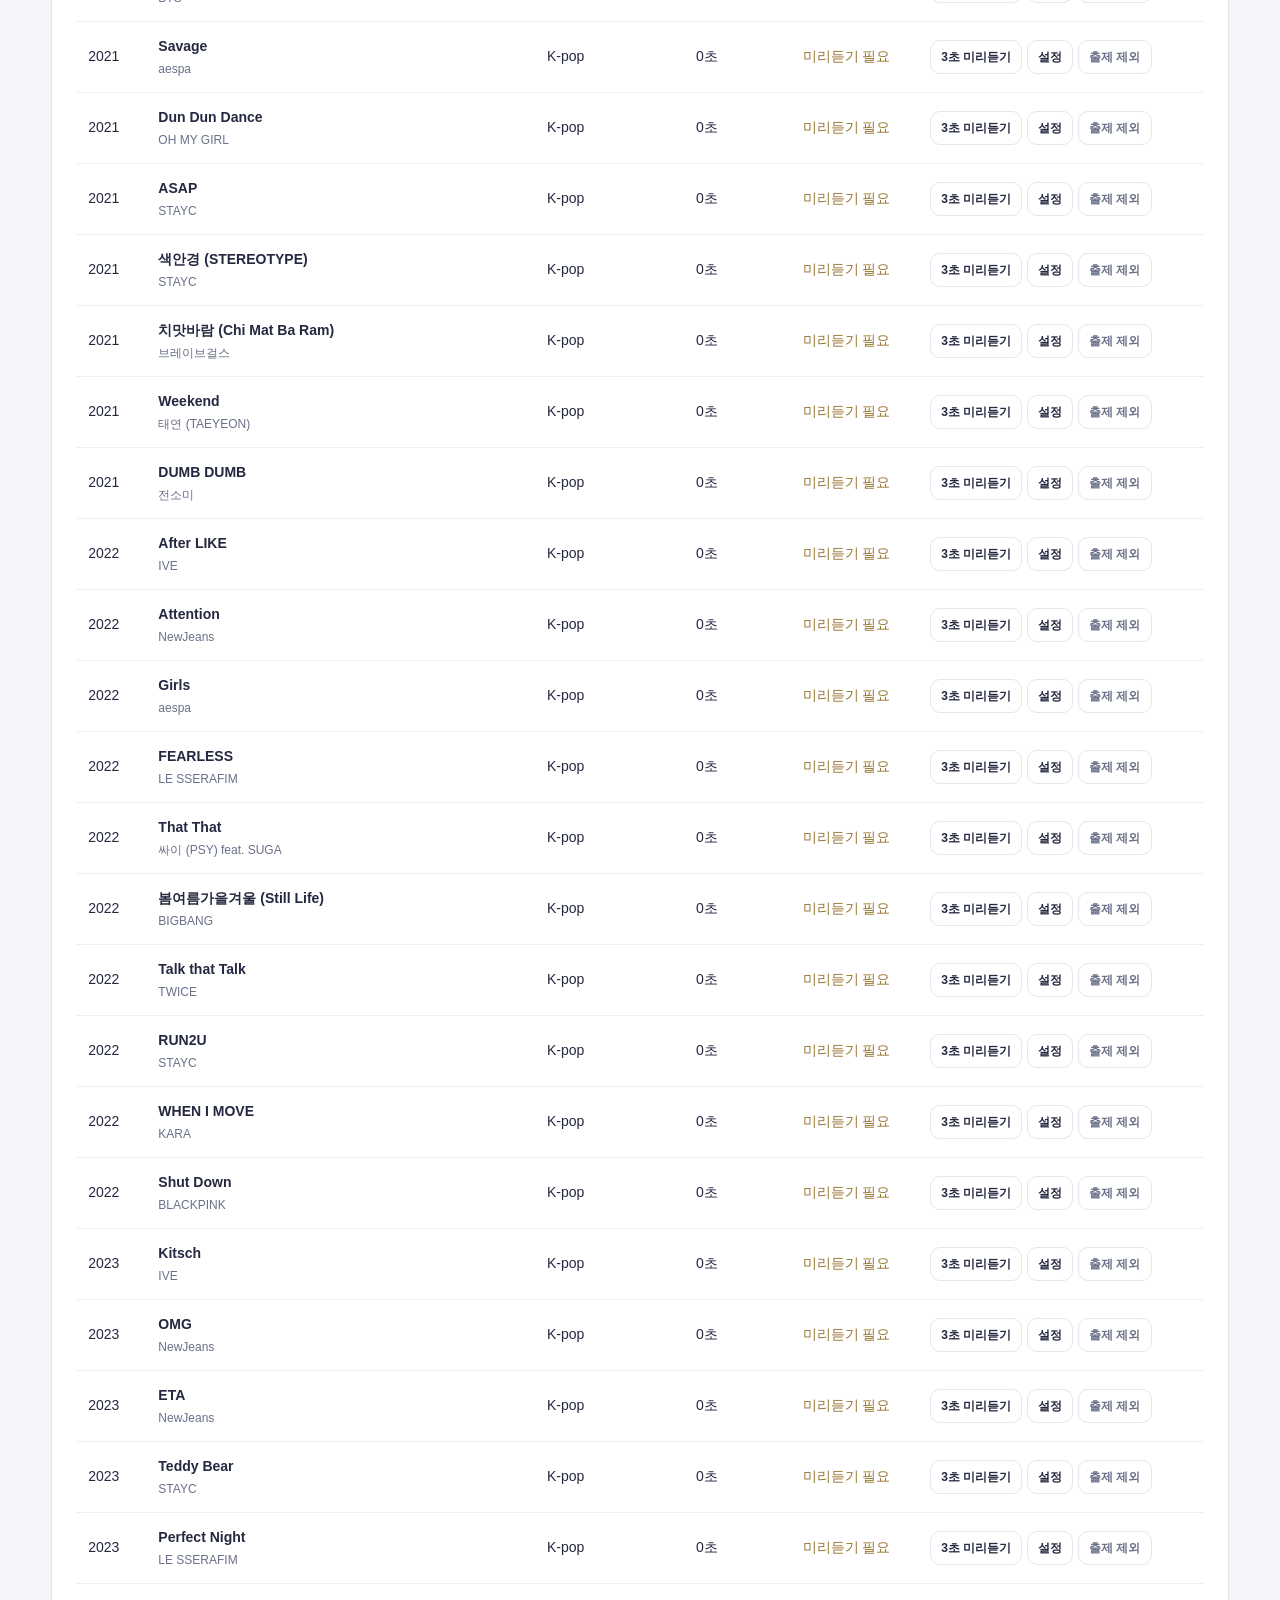
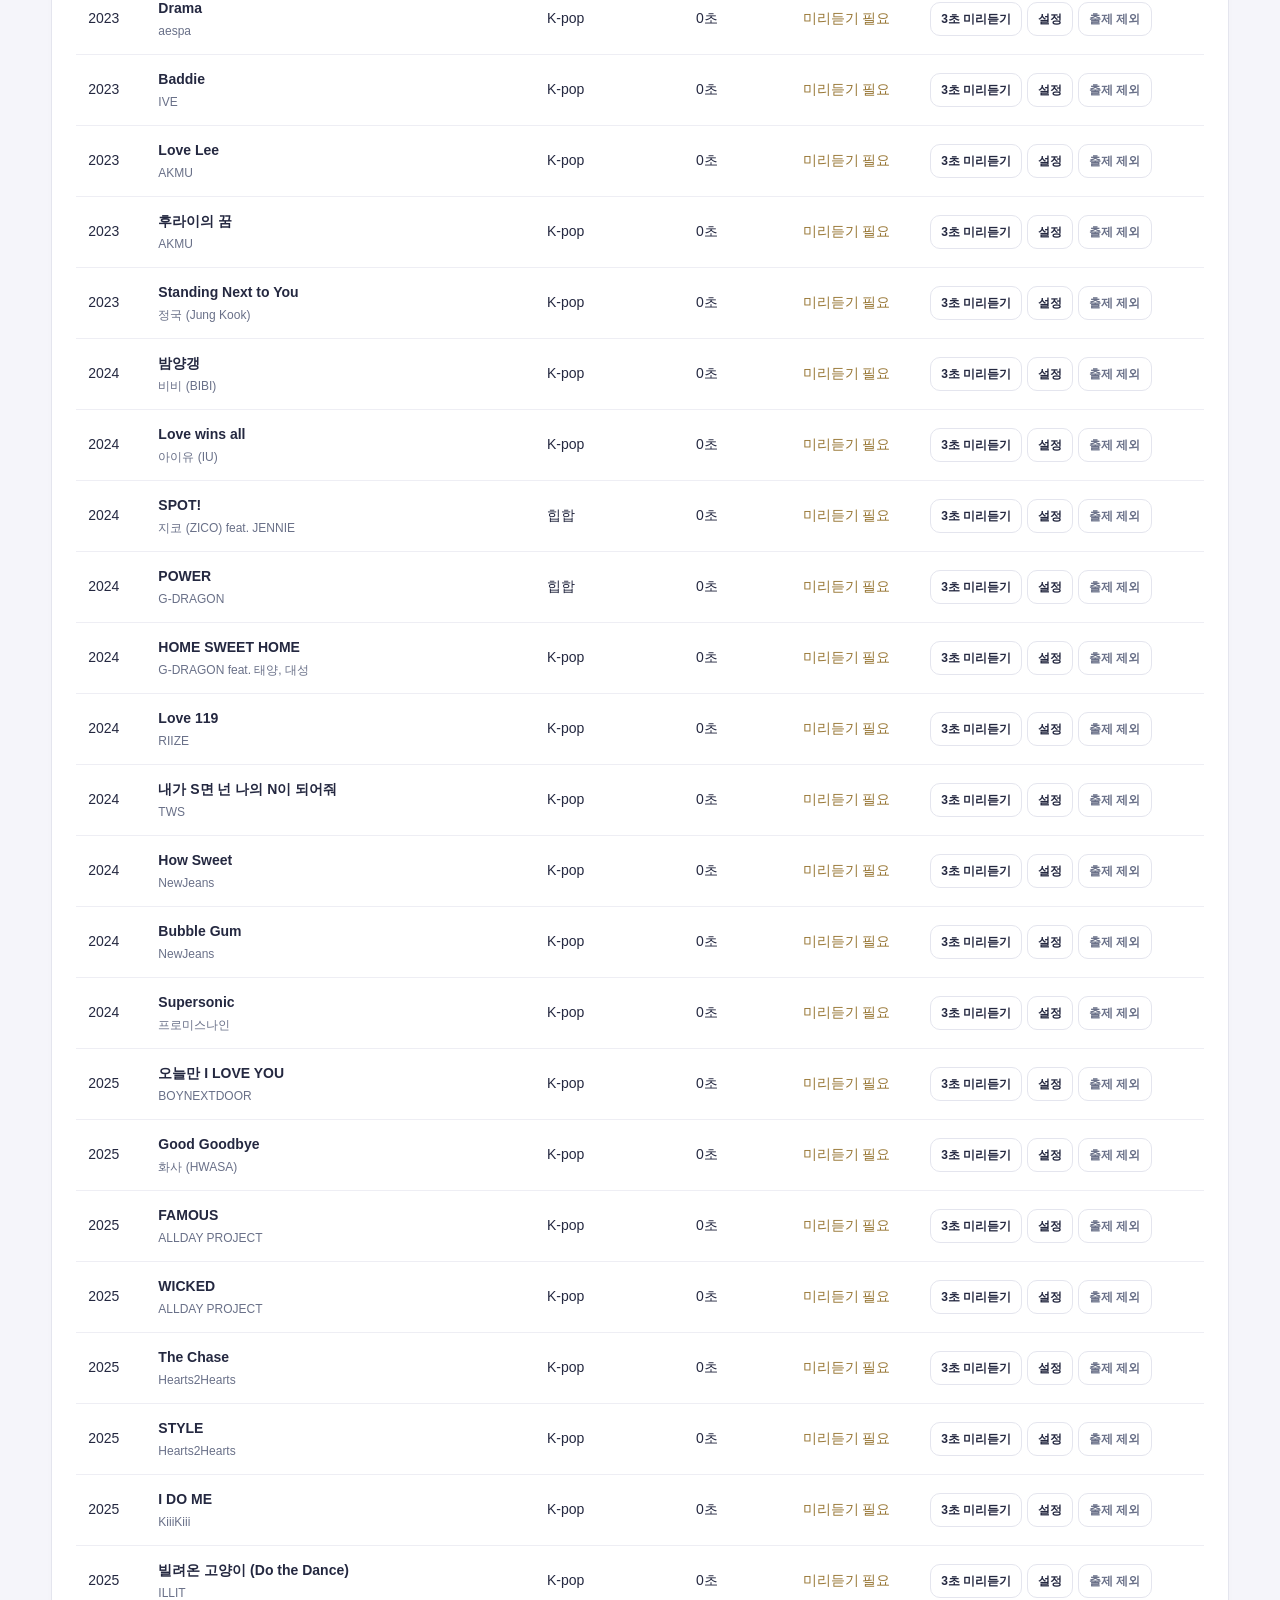
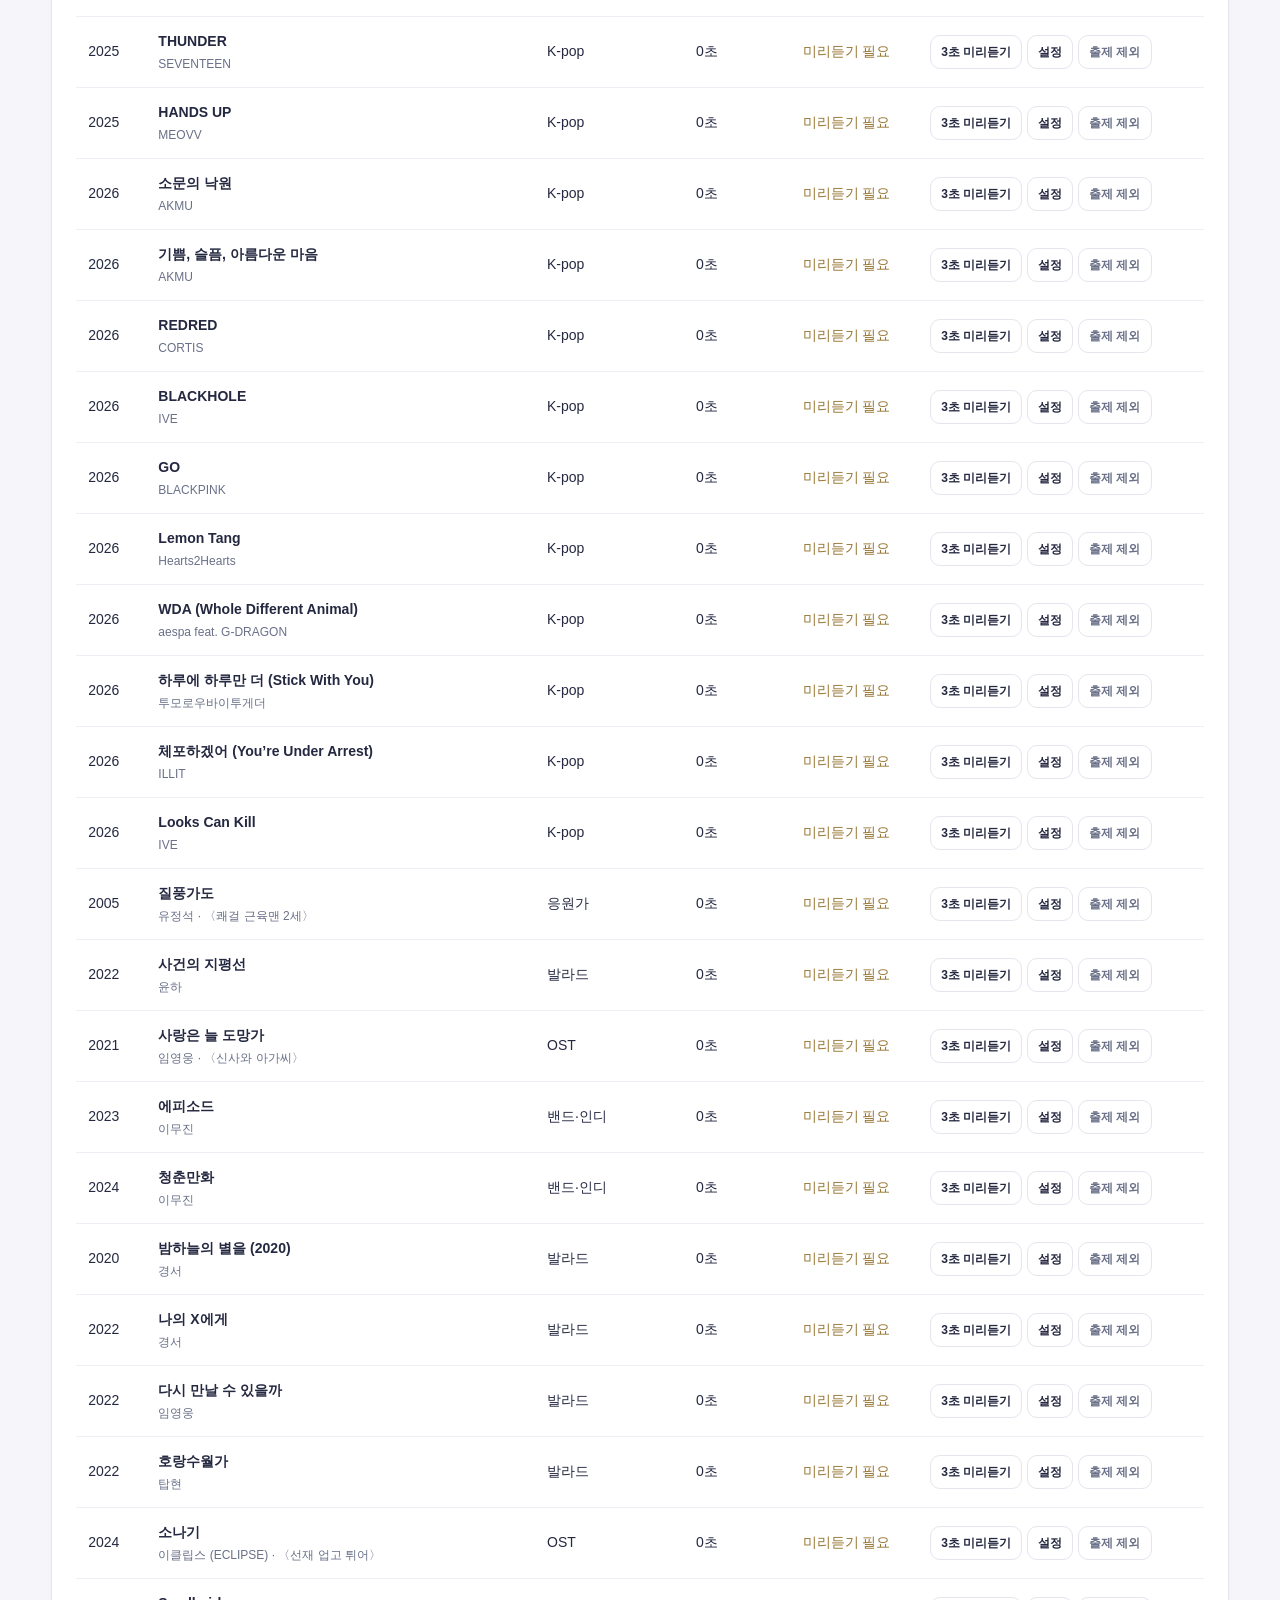
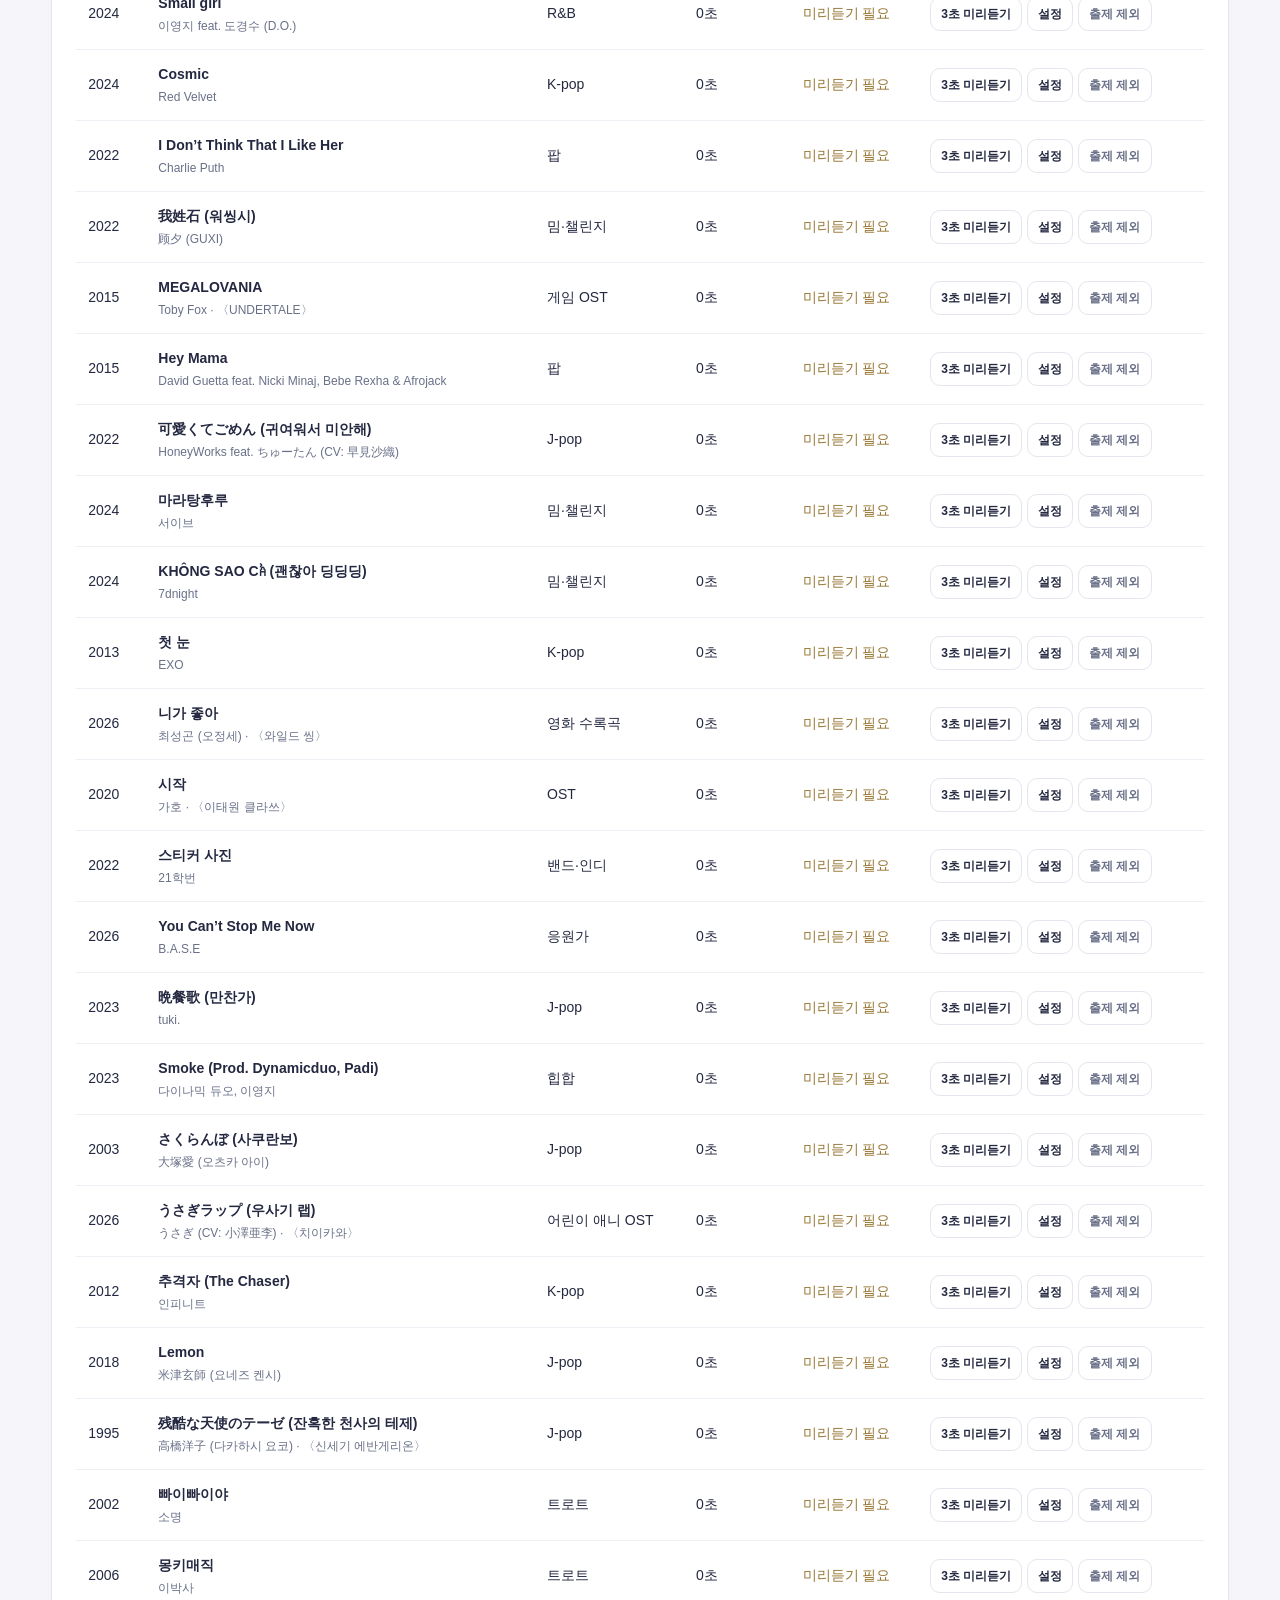
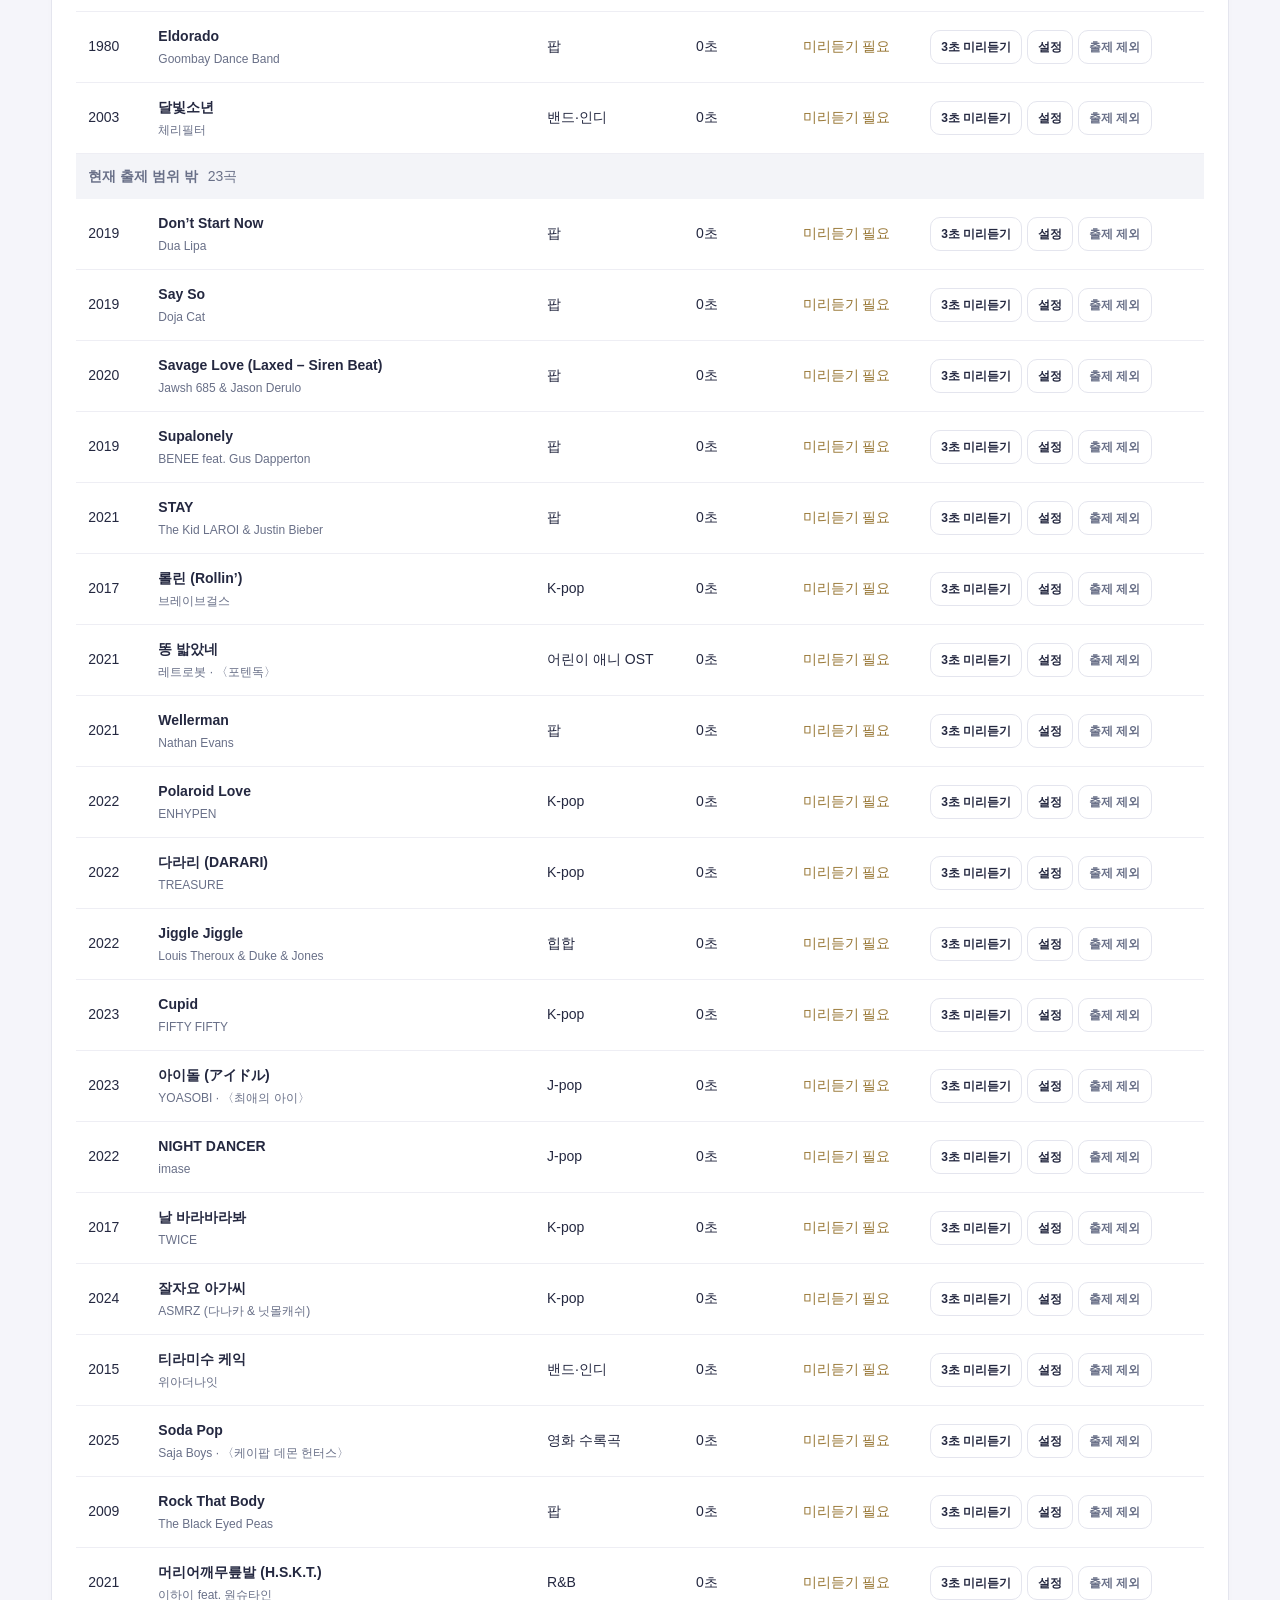
==== commit f855357f: "화면의 불필요한 설명 문구 정리 전주 퀴즈·요청 보내기·관리 페이지에서 꼭 필요하지 않은 안내 문장을 지운다.  Co-Authored-By: Claude Opus 5.5 <nore" ====
--- a/intro-quiz/index.html
+++ b/intro-quiz/index.html
@@ -8,13 +8,12 @@
 <body>
 <header class="topbar"><a href="../index.html" class="brand">아나! <span>교실 플레이리스트</span></a><span class="badge">TEACHER MODE</span><button id="openTV" class="primary">▣ TV 화면 열기</button></header>
 <main>
-<section class="intro"><div><p class="eyebrow">LISTEN. GUESS. PLAY.</p><h1>이 노래, <em>몇 초면 알아?</em></h1><p>0.5초의 전주부터 정답 무대까지. 우리 반 음악 퀴즈.</p></div><div class="intro-note"><strong>교사는 진행하고, 학생은 집중하고.</strong><span>TV에는 문제 화면만 · 같은 컴퓨터에서 창 분리</span></div></section>
+<section class="intro"><div><p class="eyebrow">LISTEN. GUESS. PLAY.</p><h1>이 노래, <em>몇 초면 알아?</em></h1><p>0.5초의 전주부터 정답 무대까지. 우리 반 음악 퀴즈.</p></div></section>
 <div class="workspace">
 <aside class="panel setup"><div class="section-title"><h2>오늘의 플레이리스트</h2><span class="pill">출제 설정</span></div>
 <label class="question-mode">출제 유형
   <select id="questionMode"><option value="release">발매 연도별</option><option value="shortform">숏폼 유행곡</option></select>
 </label>
-<p id="shortformHint" class="hint" hidden>틱톡에서 유행한 해로 골라요. 곡별 기본 시작 지점부터 들려주며, 곡 설정에서 바꿀 수 있어요.</p>
 <details class="filter-fold" id="yearsFold">
   <summary><span id="yearsTitle">발매 연도</span> <span class="fold-summary" id="yearsSummary"></span></summary>
   <div class="fold-actions"><button type="button" data-select-all="years">모두 선택</button><button type="button" data-select-none="years">모두 해제</button></div>
@@ -31,8 +30,8 @@
   <div id="excludedArtists" role="group" aria-label="출제에서 제외할 가수"></div>
   <button id="clearExcluded" type="button" disabled>선택 해제</button>
 </details>
-<p id="poolCount" aria-live="polite" class="muted"></p><button id="start" class="primary wide">문제 섞고 시작하기</button><p class="hint">진행 중 다시 시작하면 새 문제로 교체됩니다.</p>
-<hr><h3>TV 연결, 이렇게 해요</h3><ol class="guide"><li>디스플레이를 <b>확장 모드</b>로 설정해요.</li><li>TV 화면을 열어 TV 쪽으로 옮겨요.</li><li>TV 창에서 <b>전체 화면</b>을 눌러요.</li><li>컴퓨터 소리 출력을 <b>TV / HDMI</b>로 맞춰요.</li></ol><p id="connection" class="connection">TV 화면 연결 전</p><p class="hint">다른 기기와의 원격 연결은 지원하지 않아요.</p>
+<p id="poolCount" aria-live="polite" class="muted"></p><button id="start" class="primary wide">문제 섞고 시작하기</button>
+<hr><h3>TV 연결, 이렇게 해요</h3><ol class="guide"><li>디스플레이를 <b>확장 모드</b>로 설정해요.</li><li>TV 화면을 열어 TV 쪽으로 옮겨요.</li><li>TV 창에서 <b>전체 화면</b>을 눌러요.</li><li>컴퓨터 소리 출력을 <b>TV / HDMI</b>로 맞춰요.</li></ol><p id="connection" class="connection">TV 화면 연결 전</p>
 </aside>
 <section class="panel console"><div class="section-title"><h2>진행 콘솔</h2><span id="progress" class="pill">시작 전</span></div>
 <div class="stage-preview" id="preview"><span class="stage-tag" id="stageTag">READY TO PLAY</span><div class="record" aria-hidden="true"><div>♪</div></div><h2 id="previewTitle">귀를 쫑긋, 준비됐나요?</h2><p id="previewText">출제 범위를 고르고 게임을 시작해 주세요.</p><div class="wave" aria-hidden="true">▂ ▅ ▃ █ ▆ ▂ ▇ ▄ ▂</div></div>
@@ -42,18 +41,16 @@
 <p id="status" class="status" role="status" aria-live="polite">아래 문제은행에서 전주 시작 지점과 정답 영상을 준비하세요.</p>
 </section>
 <aside class="panel monitor"><div class="section-title"><h2>교사만 보는 정답</h2><span class="pill">비공개</span></div><h3 id="answerTitle">아직 선택된 곡이 없어요</h3><p id="answerArtist" class="muted">문제를 시작하면 정답이 여기에 표시됩니다.</p>
-<div class="player-frame"><div id="introPlayer"></div></div><p class="hint">전주용 유튜브 플레이어 · 이 창은 교사 화면에 두세요.</p>
-<p class="notice">유튜브의 광고·버퍼링·재생 제어 지연으로 짧은 구간에는 오차가 생길 수 있어요. 수업 전에 반드시 미리 들어보세요.</p>
+<div class="player-frame"><div id="introPlayer"></div></div><p class="hint">전주용 유튜브 플레이어</p>
+
 <button id="editCurrent" class="wide" disabled>현재 곡 영상·시작 시간 수정</button><div class="mini-heading">이번 게임의 진행</div><ol id="queue" class="queue"><li>새 플레이리스트를 기다리고 있어요.</li></ol>
 </aside>
 </div>
 <section class="panel bank"><div class="section-title"><div><p class="eyebrow">YOUR QUESTION BANK</p><h2>우리 반 문제은행 <span id="bankCount"></span></h2></div><div class="bank-actions"><button id="add">+ 곡 추가</button><button id="export">내보내기</button><label class="button" for="import">가져오기</label><input id="import" type="file" accept="application/json,.json" hidden></div></div>
-<p class="muted">2020~2026년 발매곡, 선생님들의 신청곡, 숏폼 유행곡 · 전주용 영상과 정답용 교차편집을 따로 설정할 수 있어요. 변경 내용은 이 브라우저에 저장됩니다.</p>
 <div class="bank-filter"><label class="search-label">곡 검색<input id="search" type="search" placeholder="곡 제목·가수·작품명 검색"></label><label>연도<select id="bankYear"><option value="">모든 연도</option></select></label></div><div class="table-scroll"><table><thead id="bankHead"><tr><th aria-sort="none"><button type="button" class="sort" data-sort="year">연도</button></th><th aria-sort="none"><button type="button" class="sort" data-sort="title">노래 / 가수</button></th><th aria-sort="none"><button type="button" class="sort" data-sort="genre">장르</button></th><th aria-sort="none"><button type="button" class="sort" data-sort="start">전주 시작</button></th><th aria-sort="none"><button type="button" class="sort" data-sort="checked">준비 상태</button></th><th>영상 설정</th></tr></thead><tbody id="songs"></tbody></table></div>
-<p class="hint">기본 영상은 공식 뮤비·라이브·음원 영상입니다. 시작 시간 0초는 음악 시작을 보장하지 않으므로, 곡마다 확인 후 ‘수업 준비 완료’를 체크하세요.</p>
 </section>
 <footer>아나! · 전주 듣고 노래 맞히기 <a href="help.html">사용 안내 및 곡 출처</a></footer>
-<a class="request-fab" href="/request?kind=song" target="_blank" rel="noopener" title="모든 선생님이 쓰는 기본 문제은행에 넣어 달라고 요청해요"><span aria-hidden="true">🎵</span> 곡 신청하기</a>
+<a class="request-fab" href="/request?kind=song" target="_blank" rel="noopener"><span aria-hidden="true">🎵</span> 곡 신청하기</a>
 </main>
 <dialog id="editor"><form id="editForm"><div class="section-title"><h2>곡 준비하기</h2><button type="button" id="closeEditor" aria-label="닫기">✕</button></div><div class="row"><label>노래 제목<input name="title" required maxlength="150"></label><label>가수<input name="artist" required maxlength="150"></label></div><div class="row"><label>발매 연도<input name="year" type="number" min="1900" max="2100" required></label><label>장르<input name="genre" list="genres" required maxlength="150"><datalist id="genres"><option>K-pop</option><option>발라드</option><option>힙합</option><option>영화 수록곡</option><option>어린이 애니 OST</option><option>밴드·인디</option><option>OST</option><option>야구</option><option>응원가</option><option>트로트</option></datalist></label></div>
 <label>작품명 (선택)<input name="work" maxlength="150" placeholder="예: 케이팝 데몬 헌터스"></label>
@@ -61,6 +58,6 @@
 <label id="shortformStartField" hidden>숏폼 시작 시간 (초, 선택)<input name="shortformStart" type="number" min="0" max="86400" step="0.1" placeholder="곡별 기본값 사용"></label>
 <label>정답용 유튜브 주소 · 교차편집 / 뮤비<input name="answerVideo" required placeholder="https://youtu.be/..."></label><label>정답 영상 시작 시간 (초)<input name="answerStart" type="number" min="0" max="86400" step="0.1" required></label>
 <div class="row"><a id="findAudio" target="_blank" rel="noopener noreferrer">YouTube Music에서 음원 찾기</a><a id="findStage" target="_blank" rel="noopener noreferrer">교차편집 찾기</a></div>
-<p class="hint">음원 검색에서 ‘노래’를 선택하고, 공유 링크를 전주용 주소에 붙여넣으세요. 저장 후 미리듣기로 시작 지점을 확인해 주세요. 미리듣기는 컴퓨터의 현재 출력 장치로 들립니다.</p><label class="check"><input name="checked" type="checkbox">전주와 정답 영상을 확인했어요 · 수업 준비 완료</label><p id="editError" role="alert"></p><button class="primary wide" type="submit">저장하기</button></form></dialog>
+<label class="check"><input name="checked" type="checkbox">전주와 정답 영상을 확인했어요 · 수업 준비 완료</label><p id="editError" role="alert"></p><button class="primary wide" type="submit">저장하기</button></form></dialog>
 <script type="module" src="app.mjs"></script>
 </body></html>
--- a/intro-quiz/style.css
+++ b/intro-quiz/style.css
@@ -40,7 +40,7 @@
 }
 
 .question-mode { display: block; margin-bottom: 14px; }
-#shortformHint[hidden], #shortformStartField[hidden] { display: none; }
+#shortformStartField[hidden] { display: none; }
 
 .sort{all:unset;cursor:pointer;display:inline-flex;align-items:center;gap:4px;font-weight:600;color:inherit;border-radius:4px}.sort::after{content:'↕';font-size:11px;opacity:.35}th[aria-sort=ascending] .sort,th[aria-sort=descending] .sort{color:var(--purple)}th[aria-sort=ascending] .sort::after{content:'▲';opacity:1}th[aria-sort=descending] .sort::after{content:'▼';opacity:1}.sort:hover{color:var(--purple);background:none}.sort:focus-visible{outline:3px solid #9b8de8;outline-offset:3px}
 .request-fab{position:fixed;right:24px;bottom:24px;z-index:20;display:inline-flex;align-items:center;gap:6px;padding:13px 20px;border-radius:999px;background:var(--purple);color:#fff;font-weight:800;text-decoration:none;box-shadow:0 8px 24px #6452d855}.request-fab:hover{background:#5141ba}@media(max-width:720px){.request-fab{right:16px;bottom:16px;padding:11px 16px}}body{padding-bottom:70px}
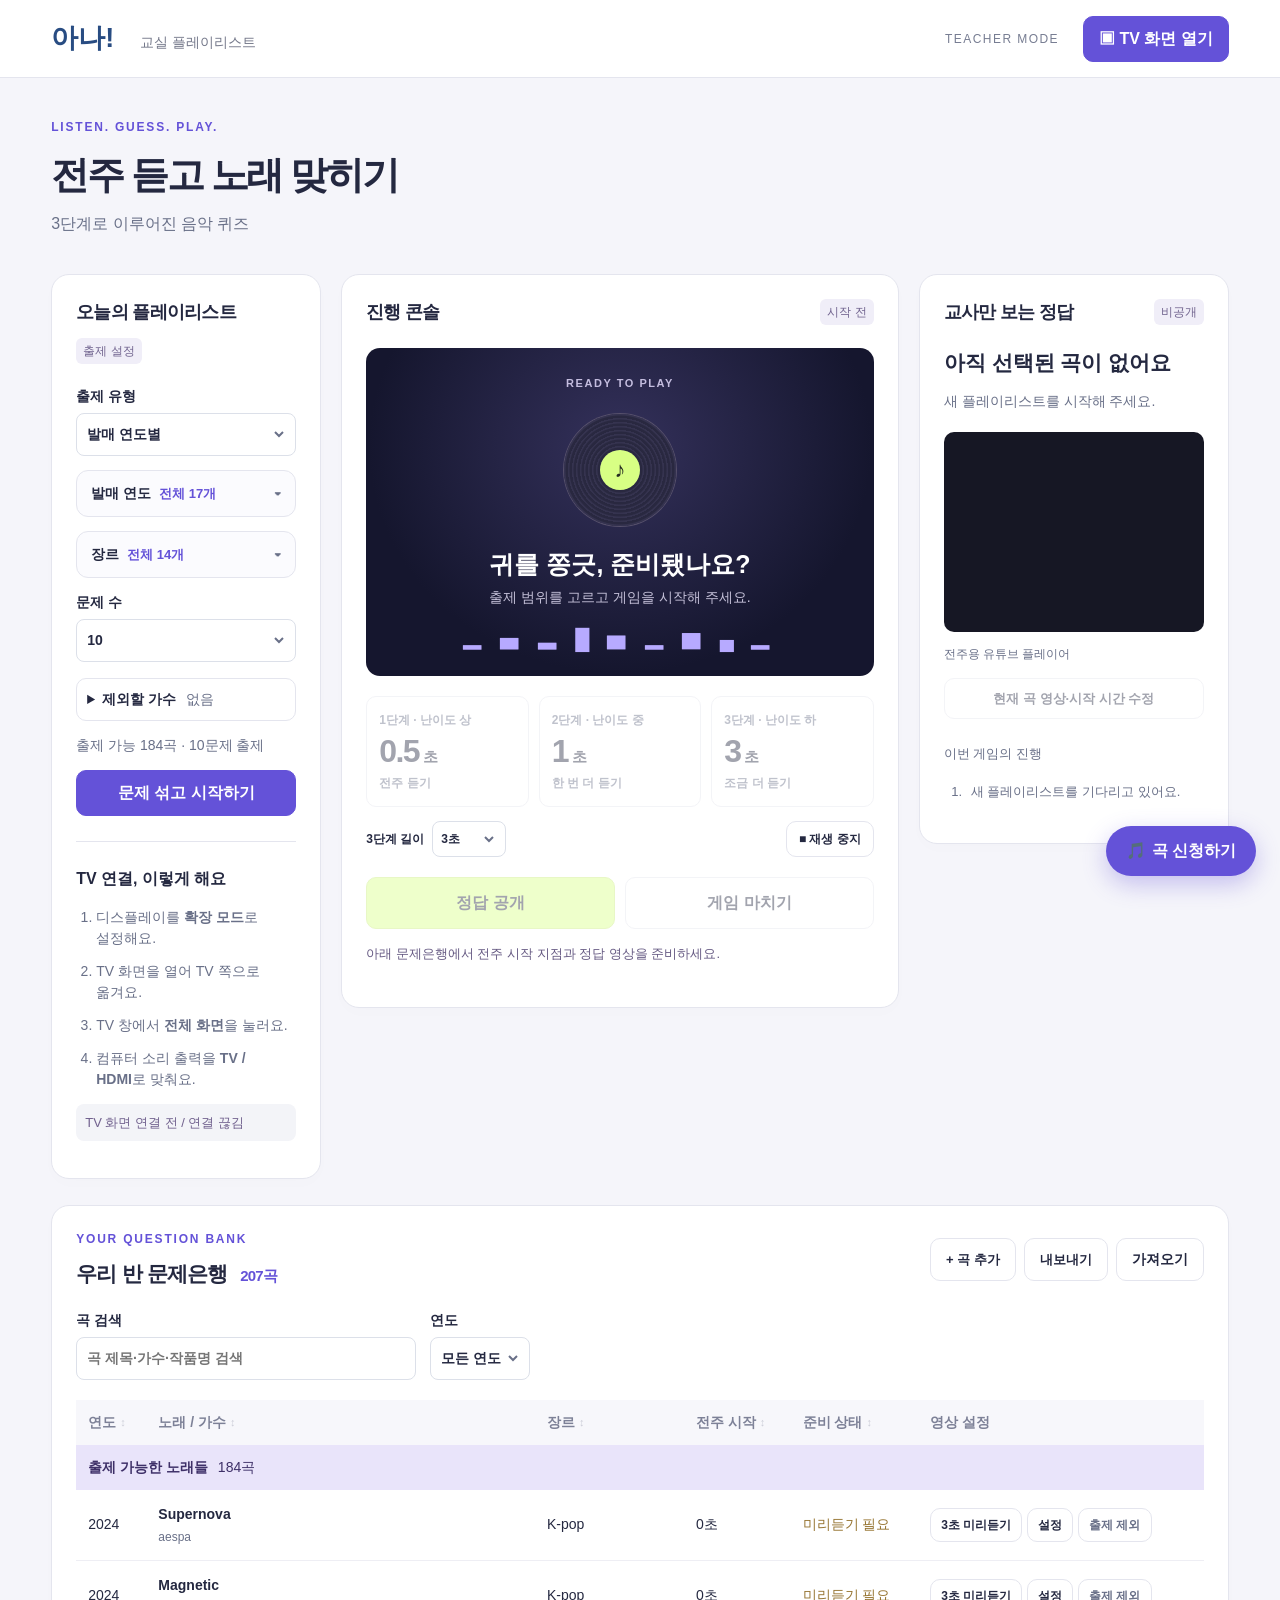
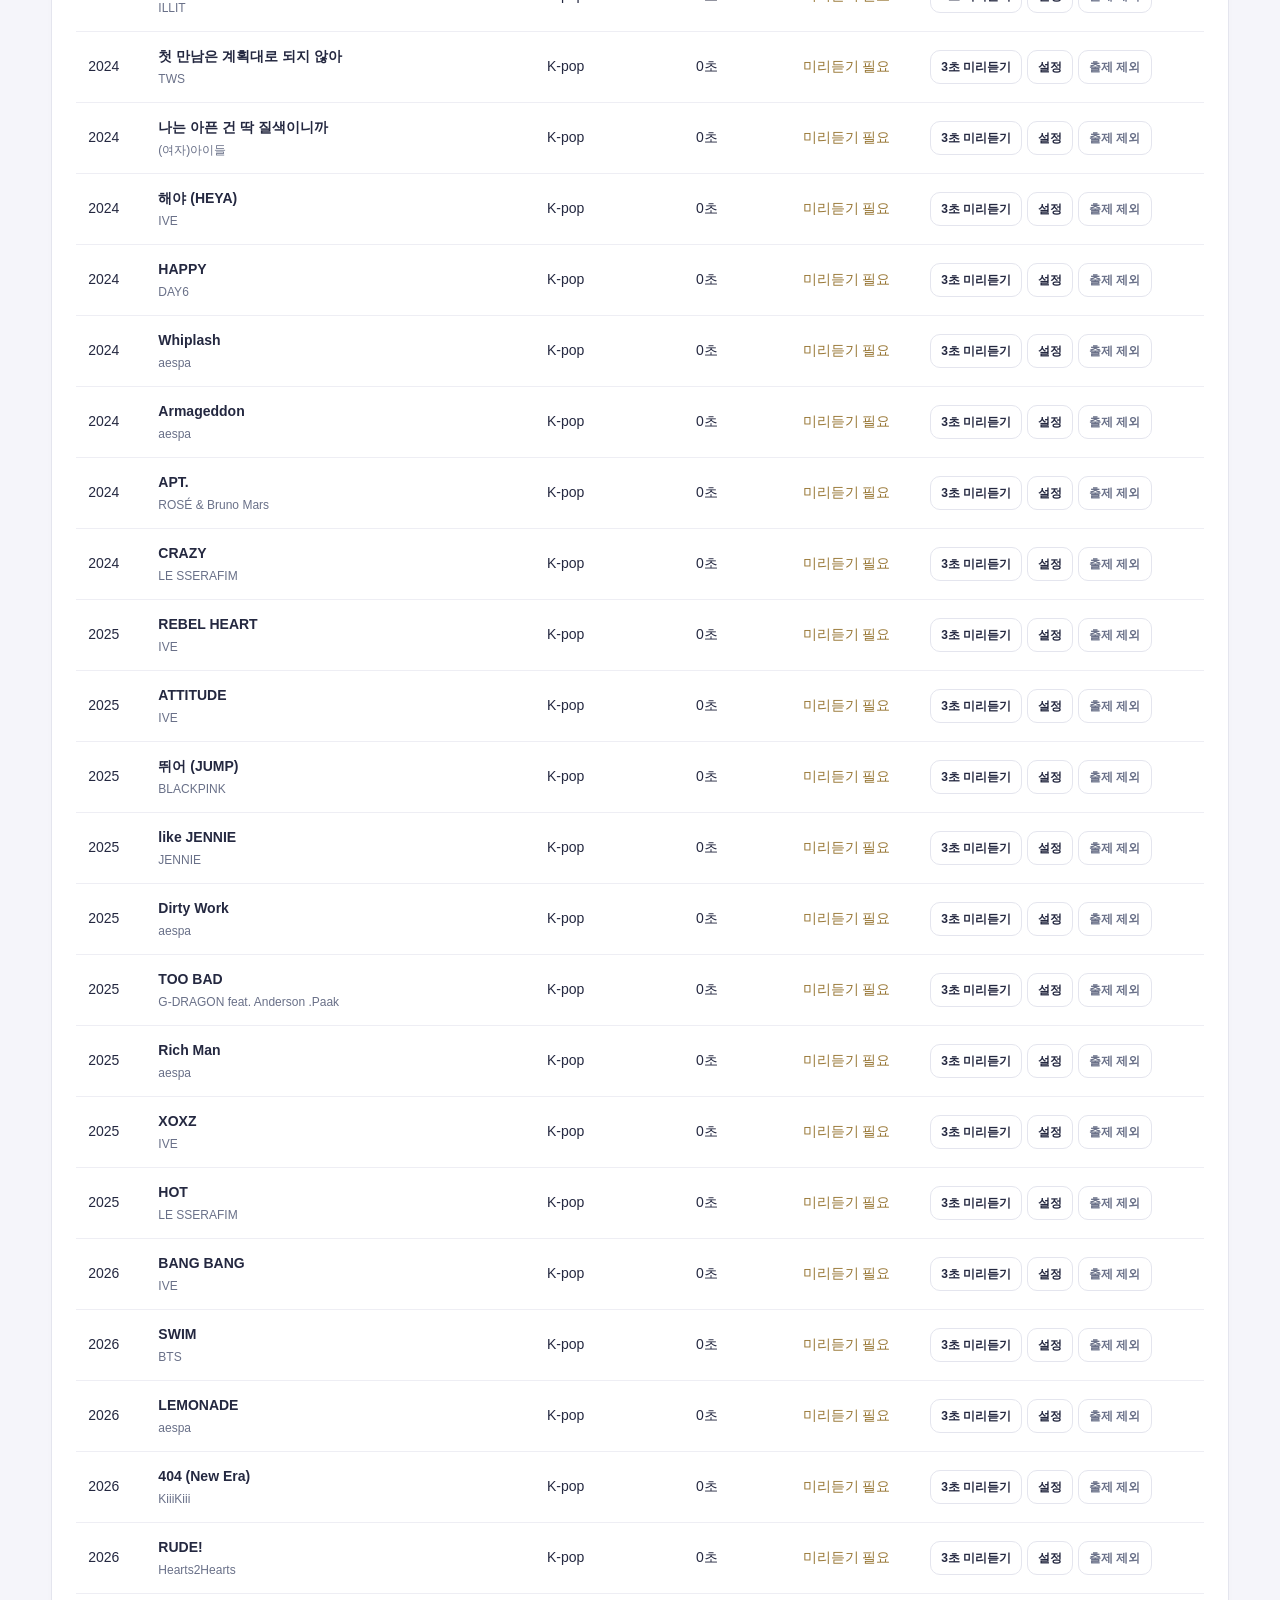
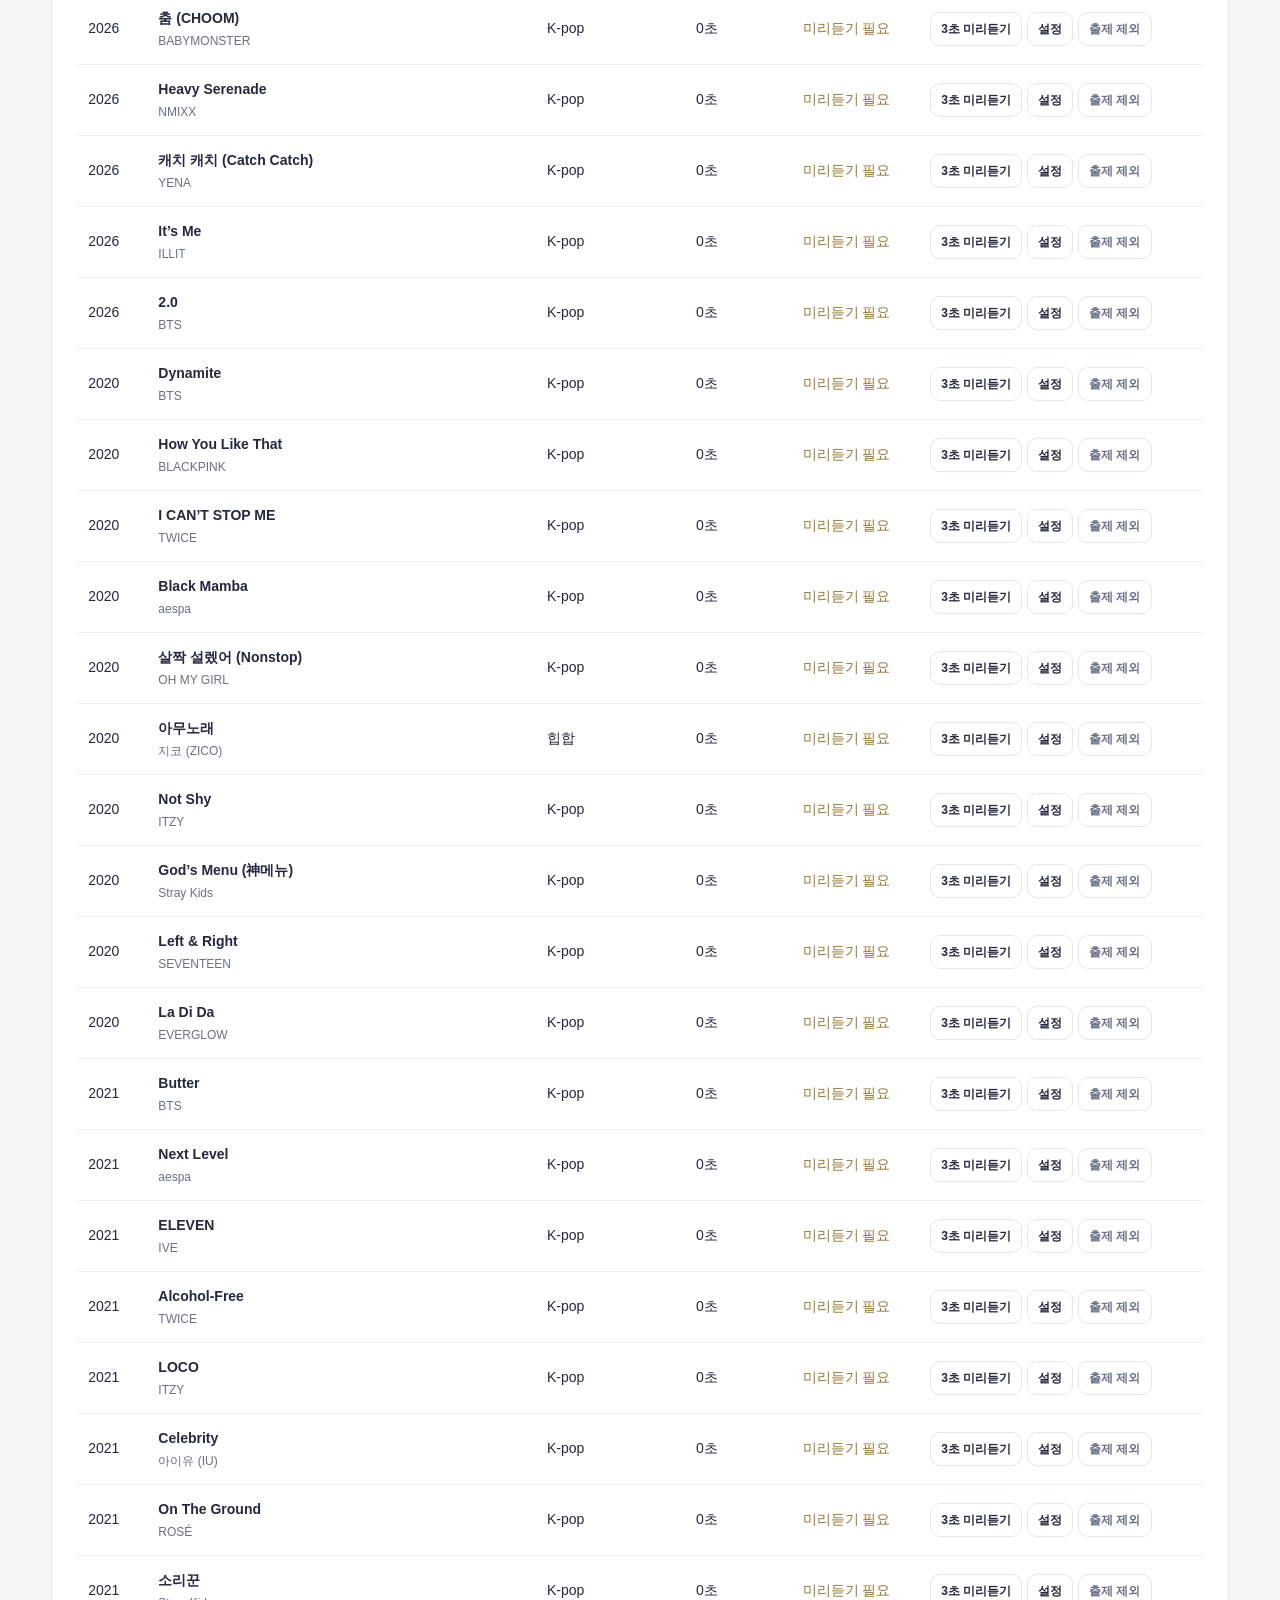
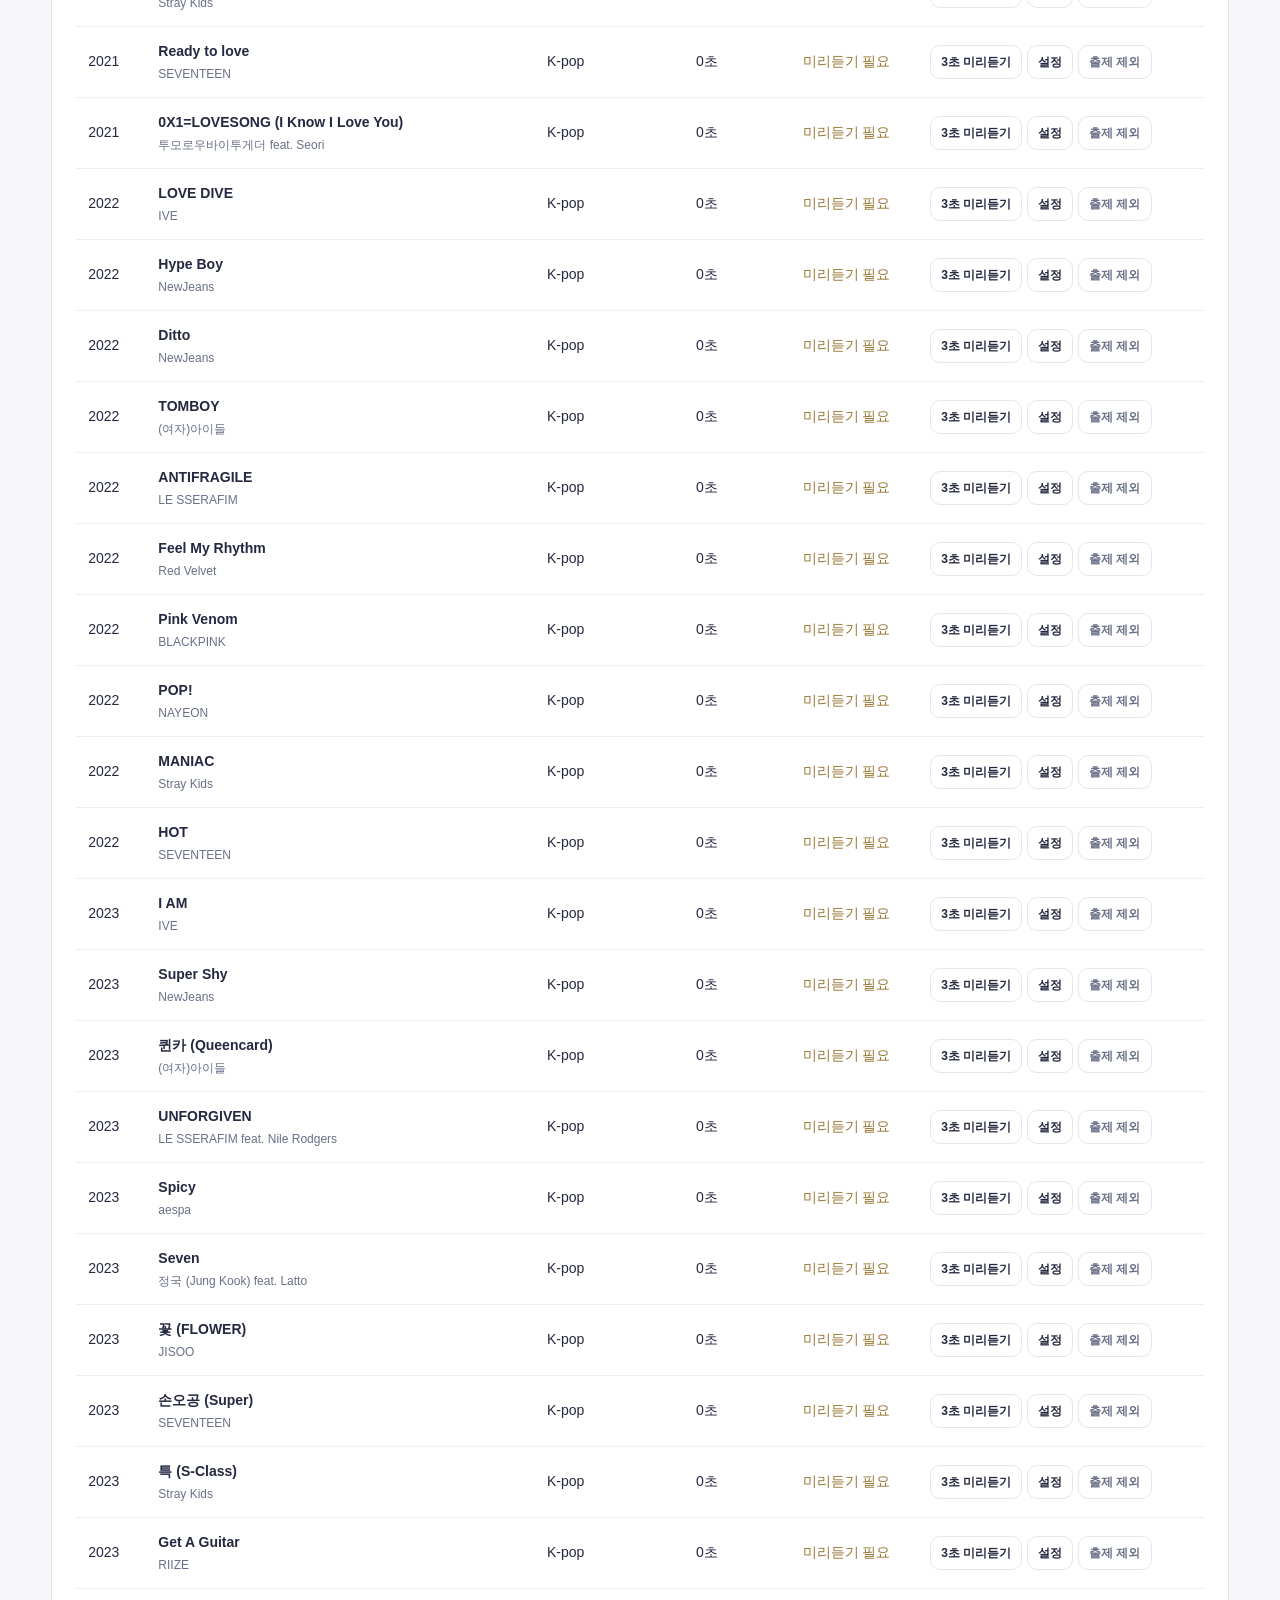
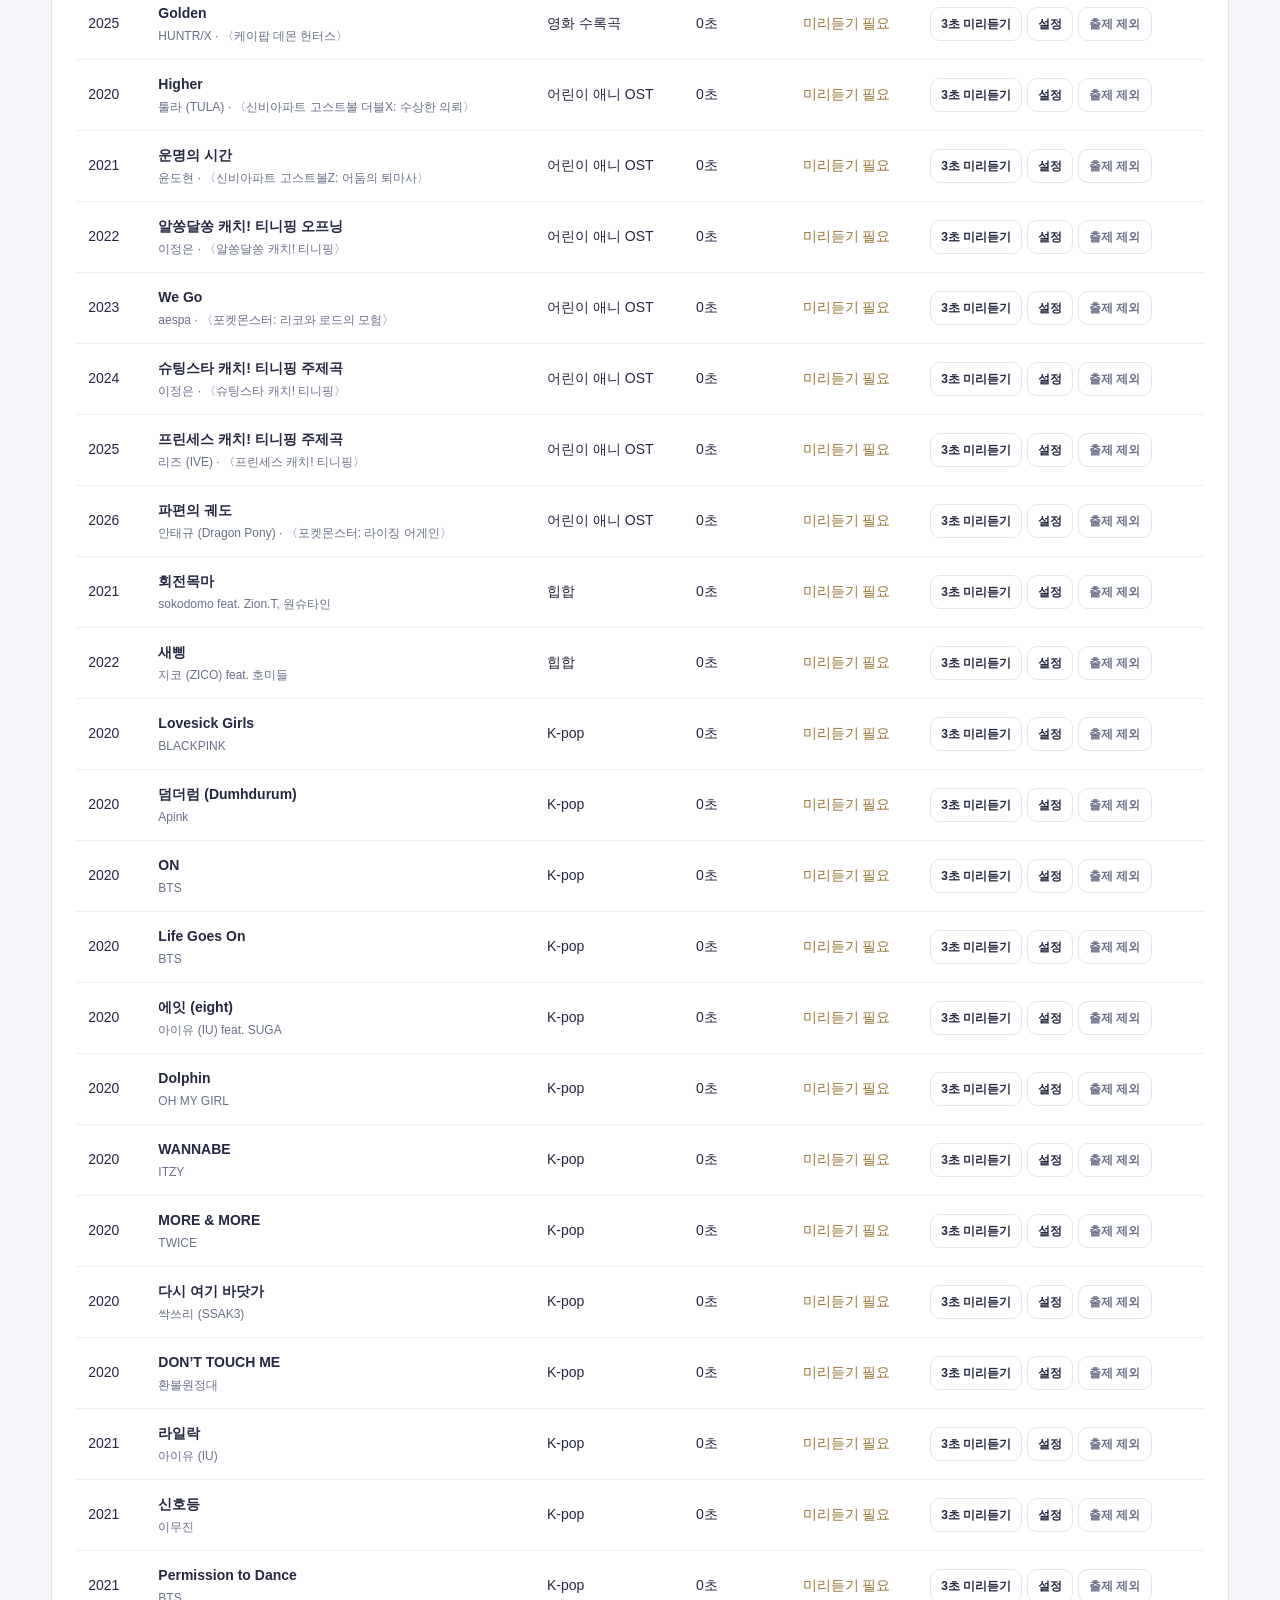
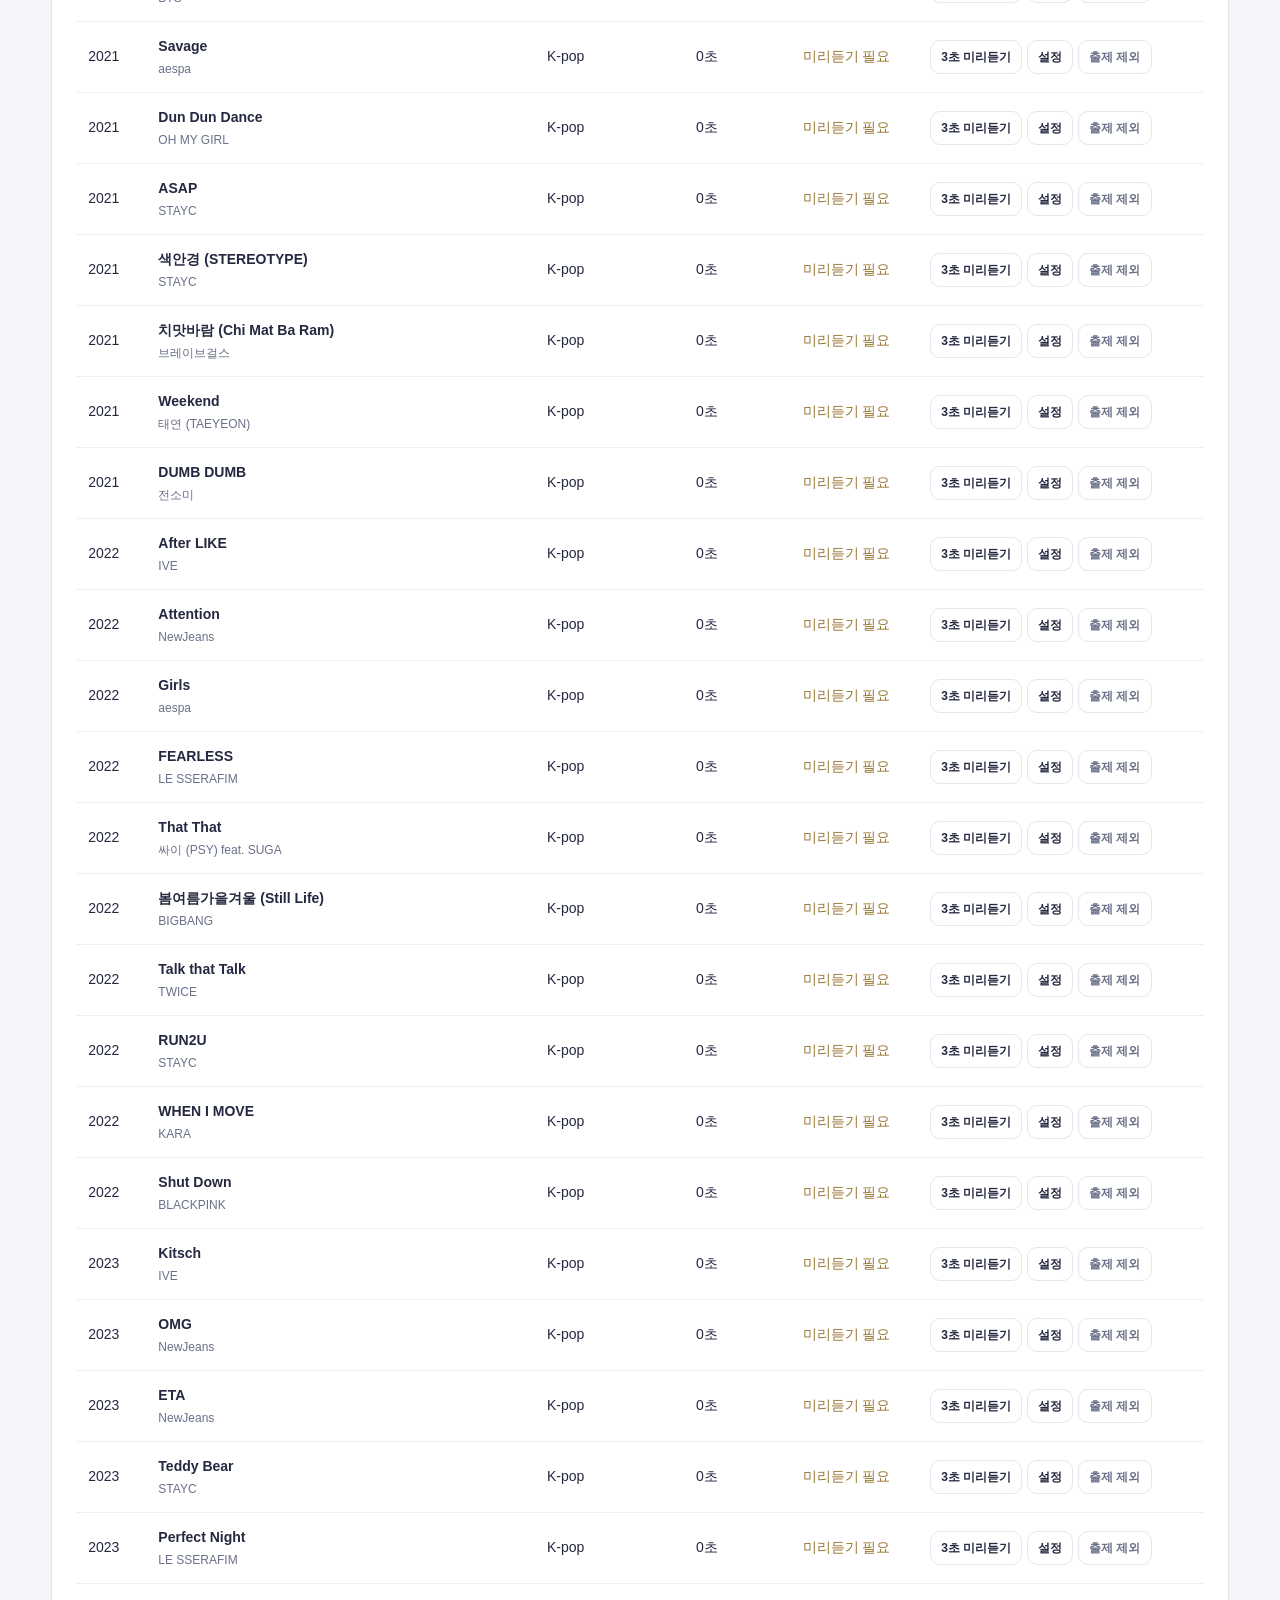
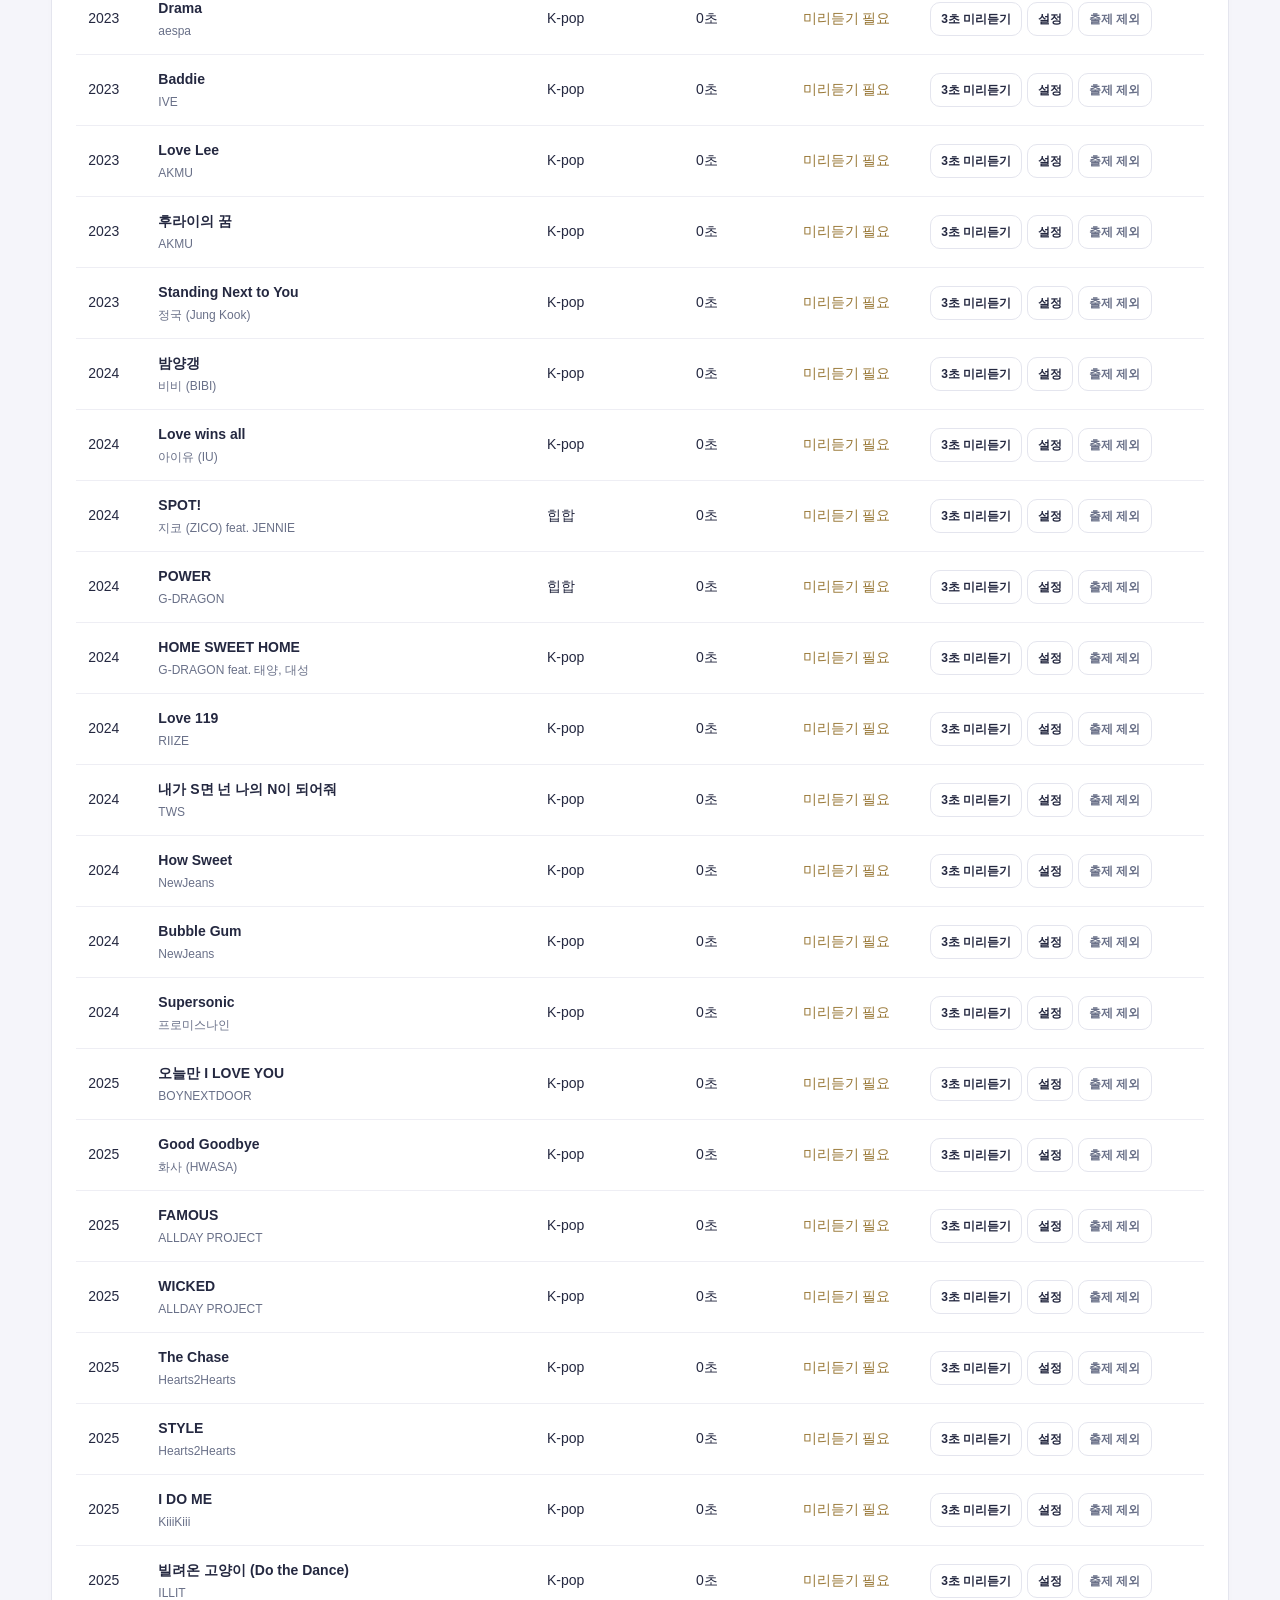
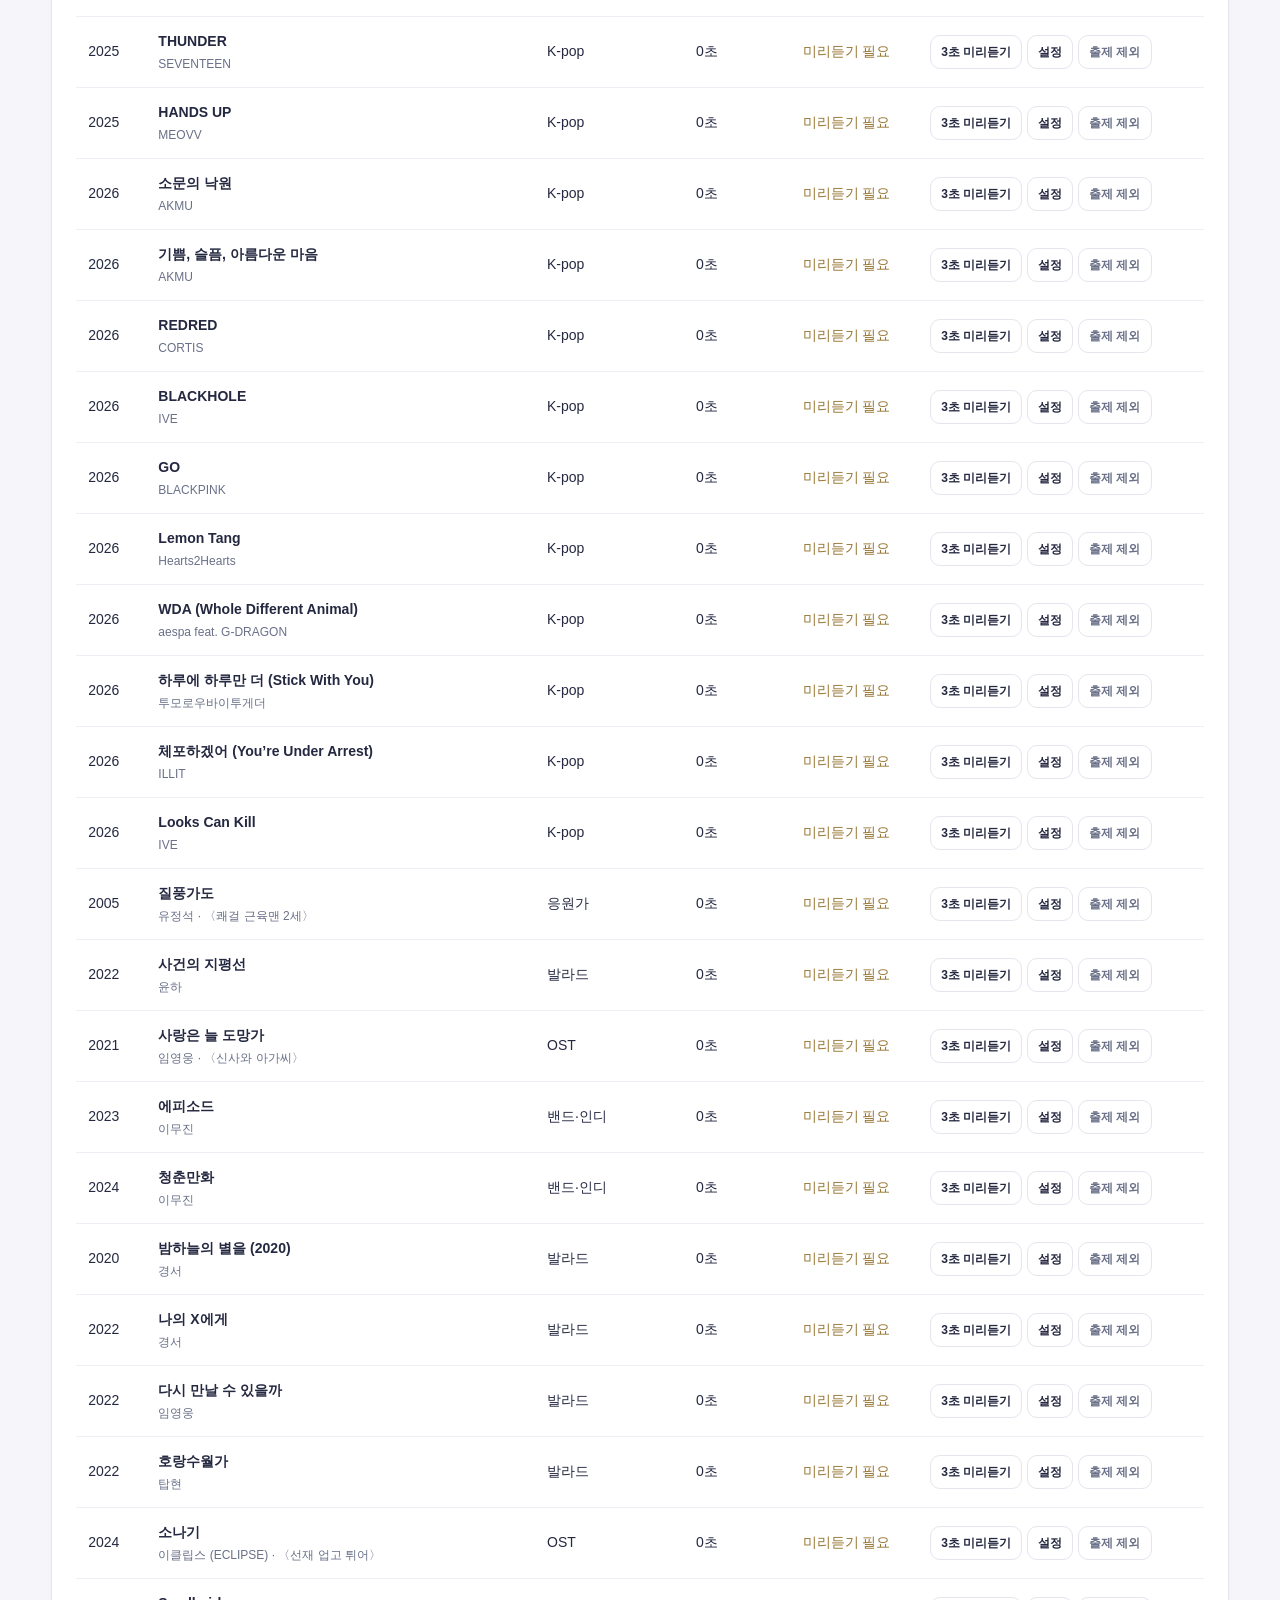
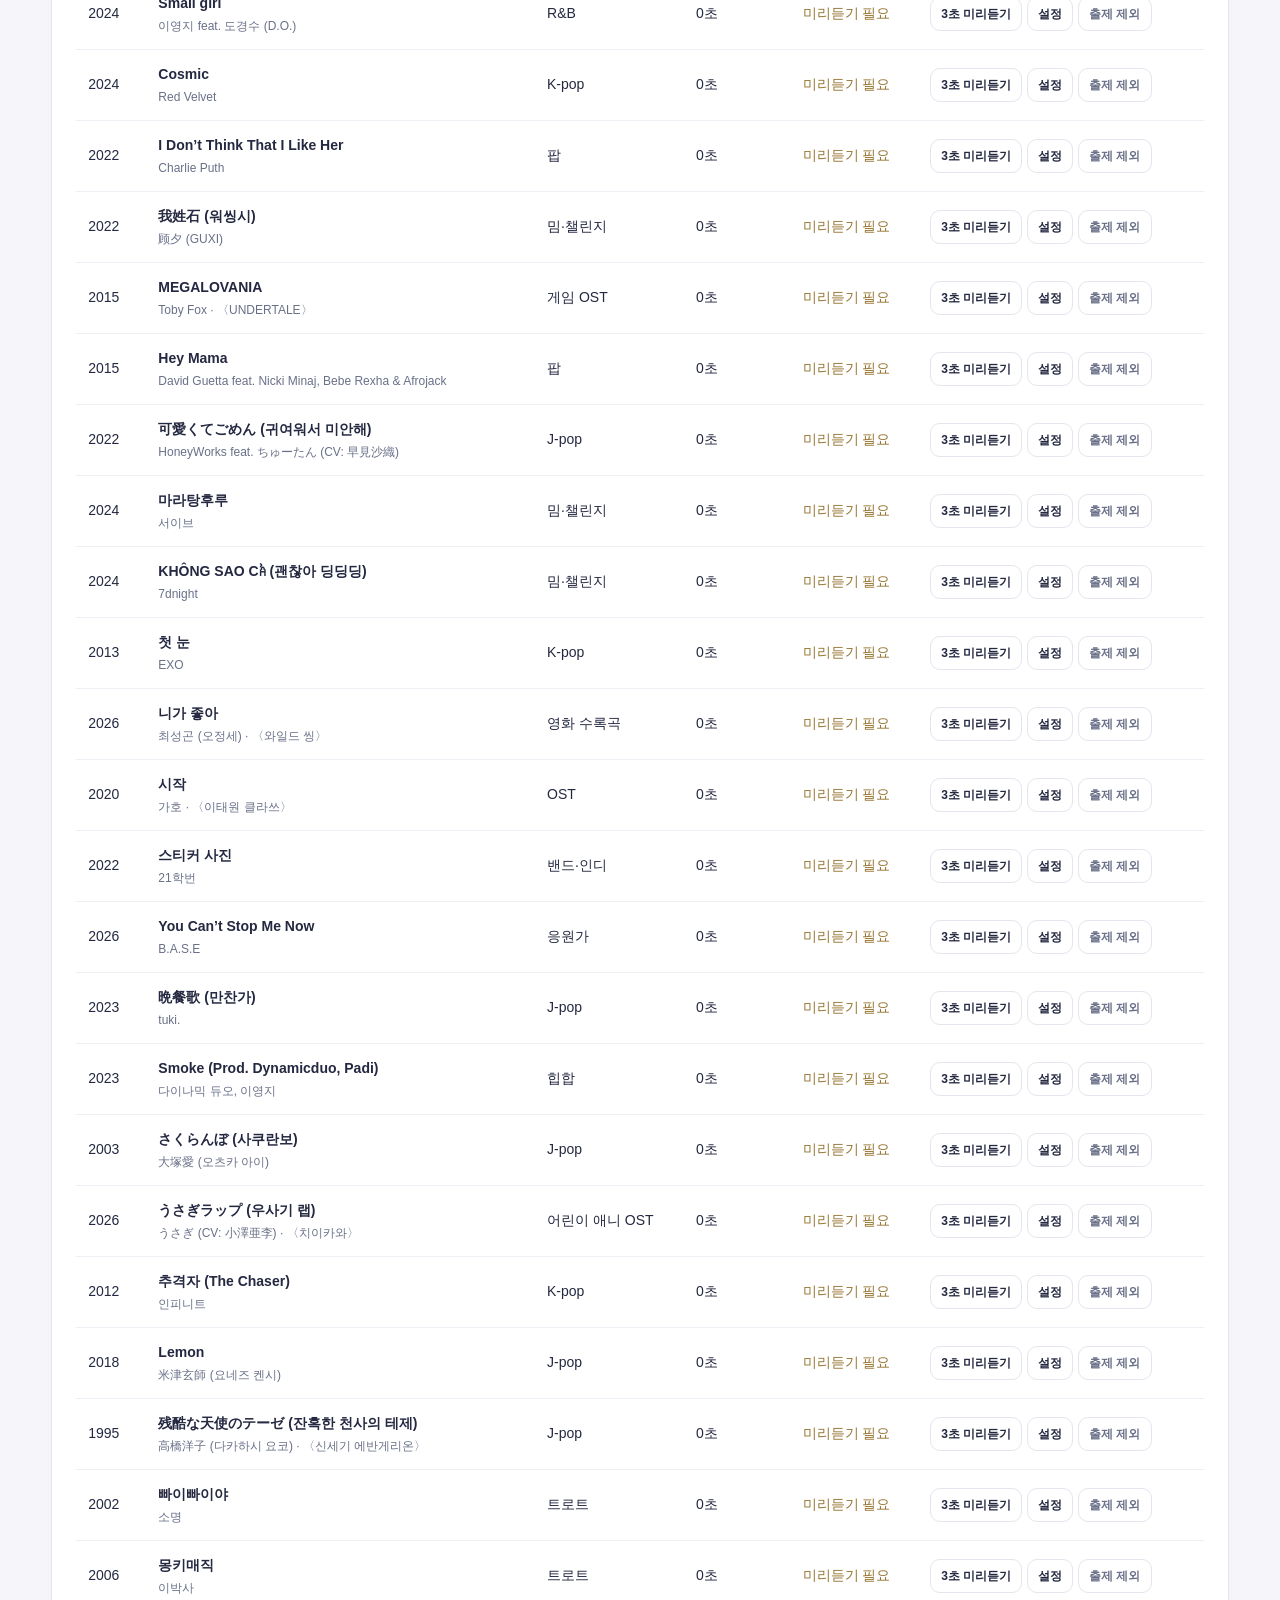
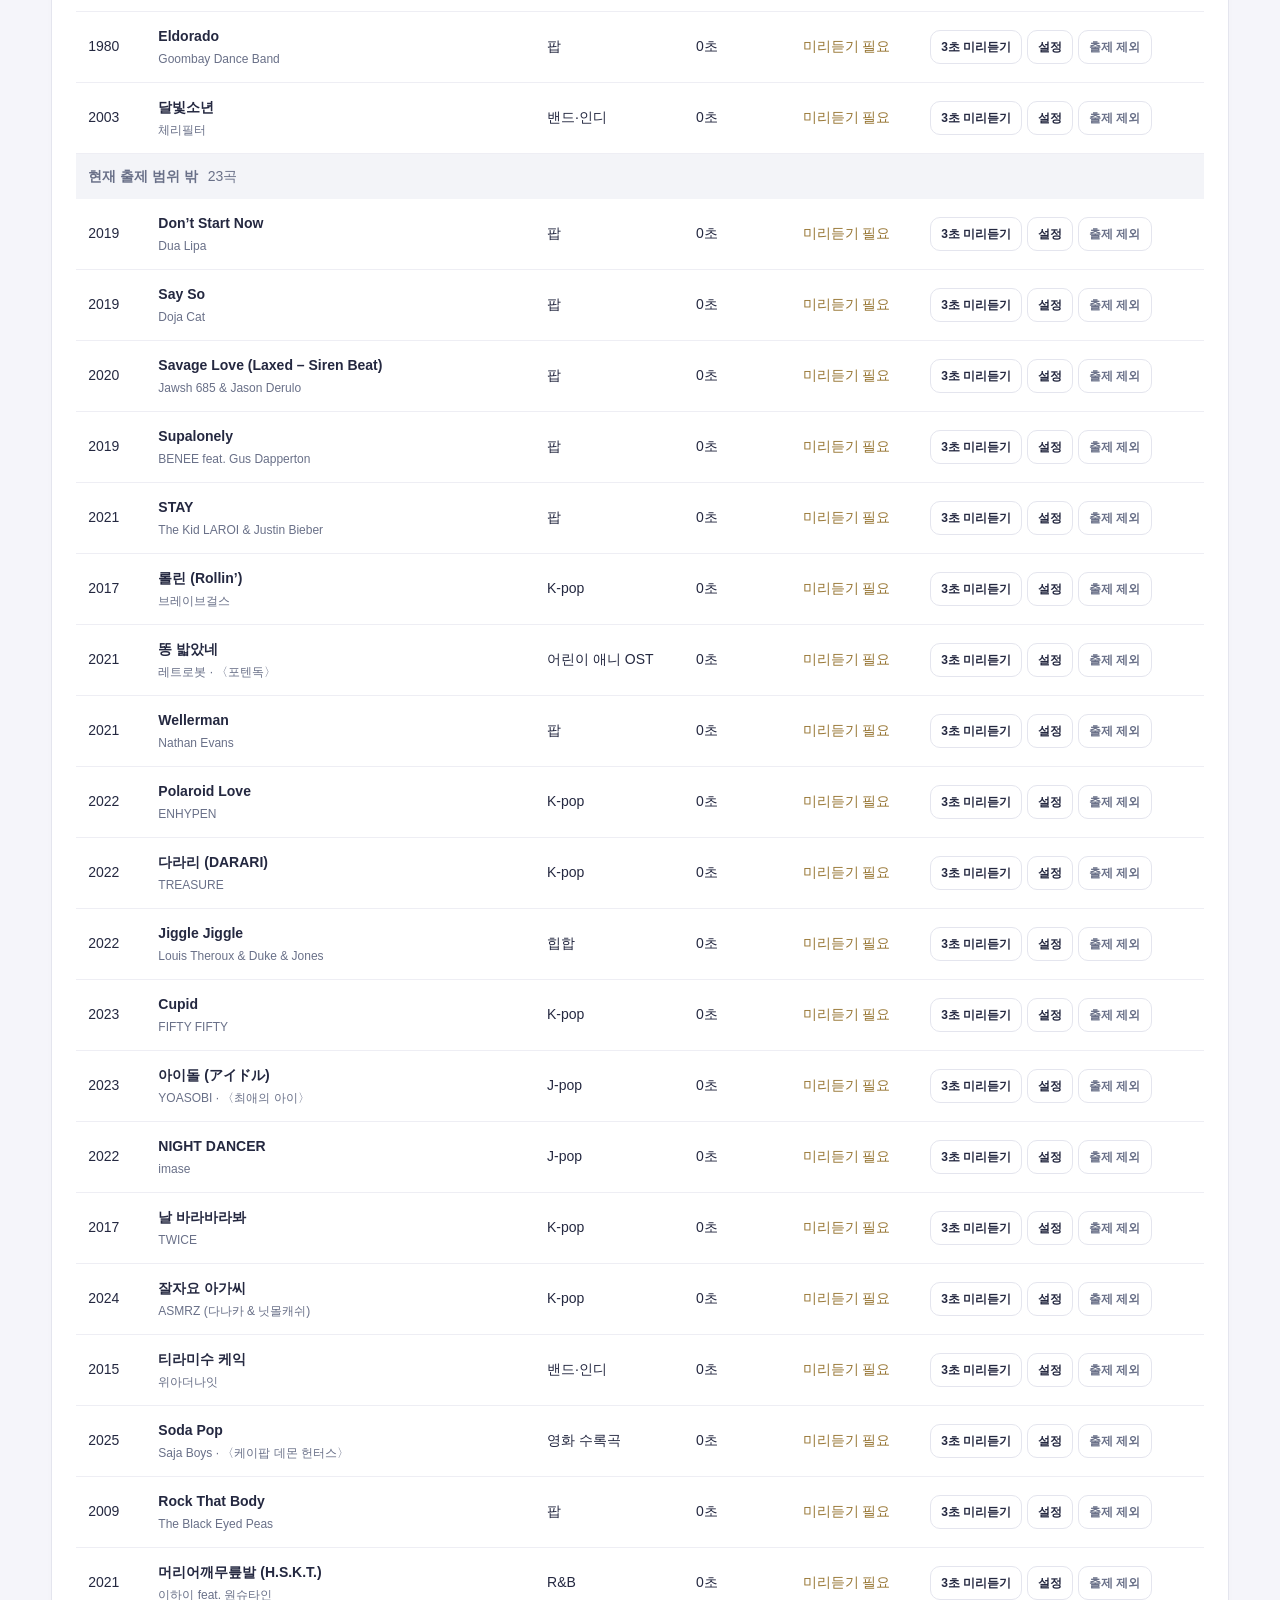
==== commit d3efbe04: "전주 퀴즈 머리 문구 변경 Co-Authored-By: Claude Opus 5.5 <noreply@anthropic.com>" ====
--- a/intro-quiz/index.html
+++ b/intro-quiz/index.html
@@ -8,7 +8,7 @@
 <body>
 <header class="topbar"><a href="../index.html" class="brand">아나! <span>교실 플레이리스트</span></a><span class="badge">TEACHER MODE</span><button id="openTV" class="primary">▣ TV 화면 열기</button></header>
 <main>
-<section class="intro"><div><p class="eyebrow">LISTEN. GUESS. PLAY.</p><h1>이 노래, <em>몇 초면 알아?</em></h1><p>0.5초의 전주부터 정답 무대까지. 우리 반 음악 퀴즈.</p></div></section>
+<section class="intro"><div><p class="eyebrow">LISTEN. GUESS. PLAY.</p><h1>전주 듣고 노래 맞히기</h1><p>3단계로 이루어진 음악 퀴즈</p></div></section>
 <div class="workspace">
 <aside class="panel setup"><div class="section-title"><h2>오늘의 플레이리스트</h2><span class="pill">출제 설정</span></div>
 <label class="question-mode">출제 유형
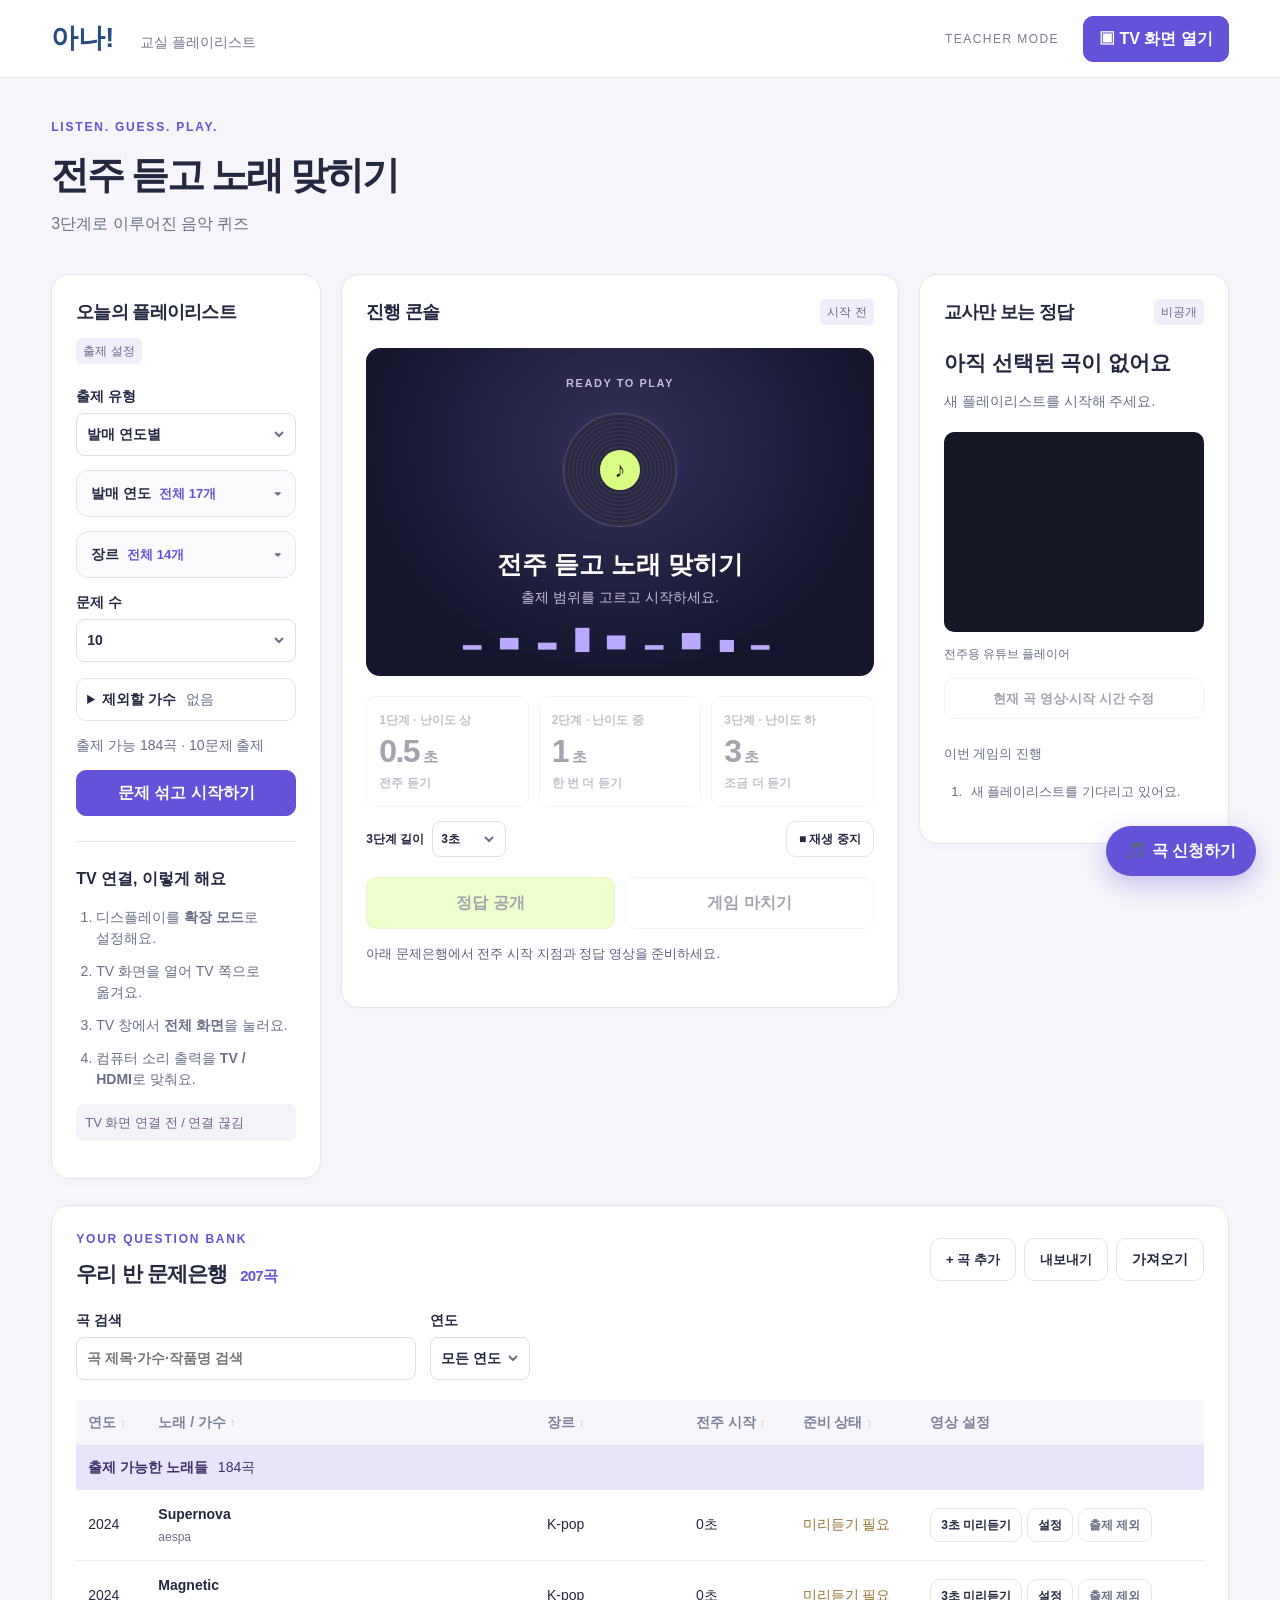
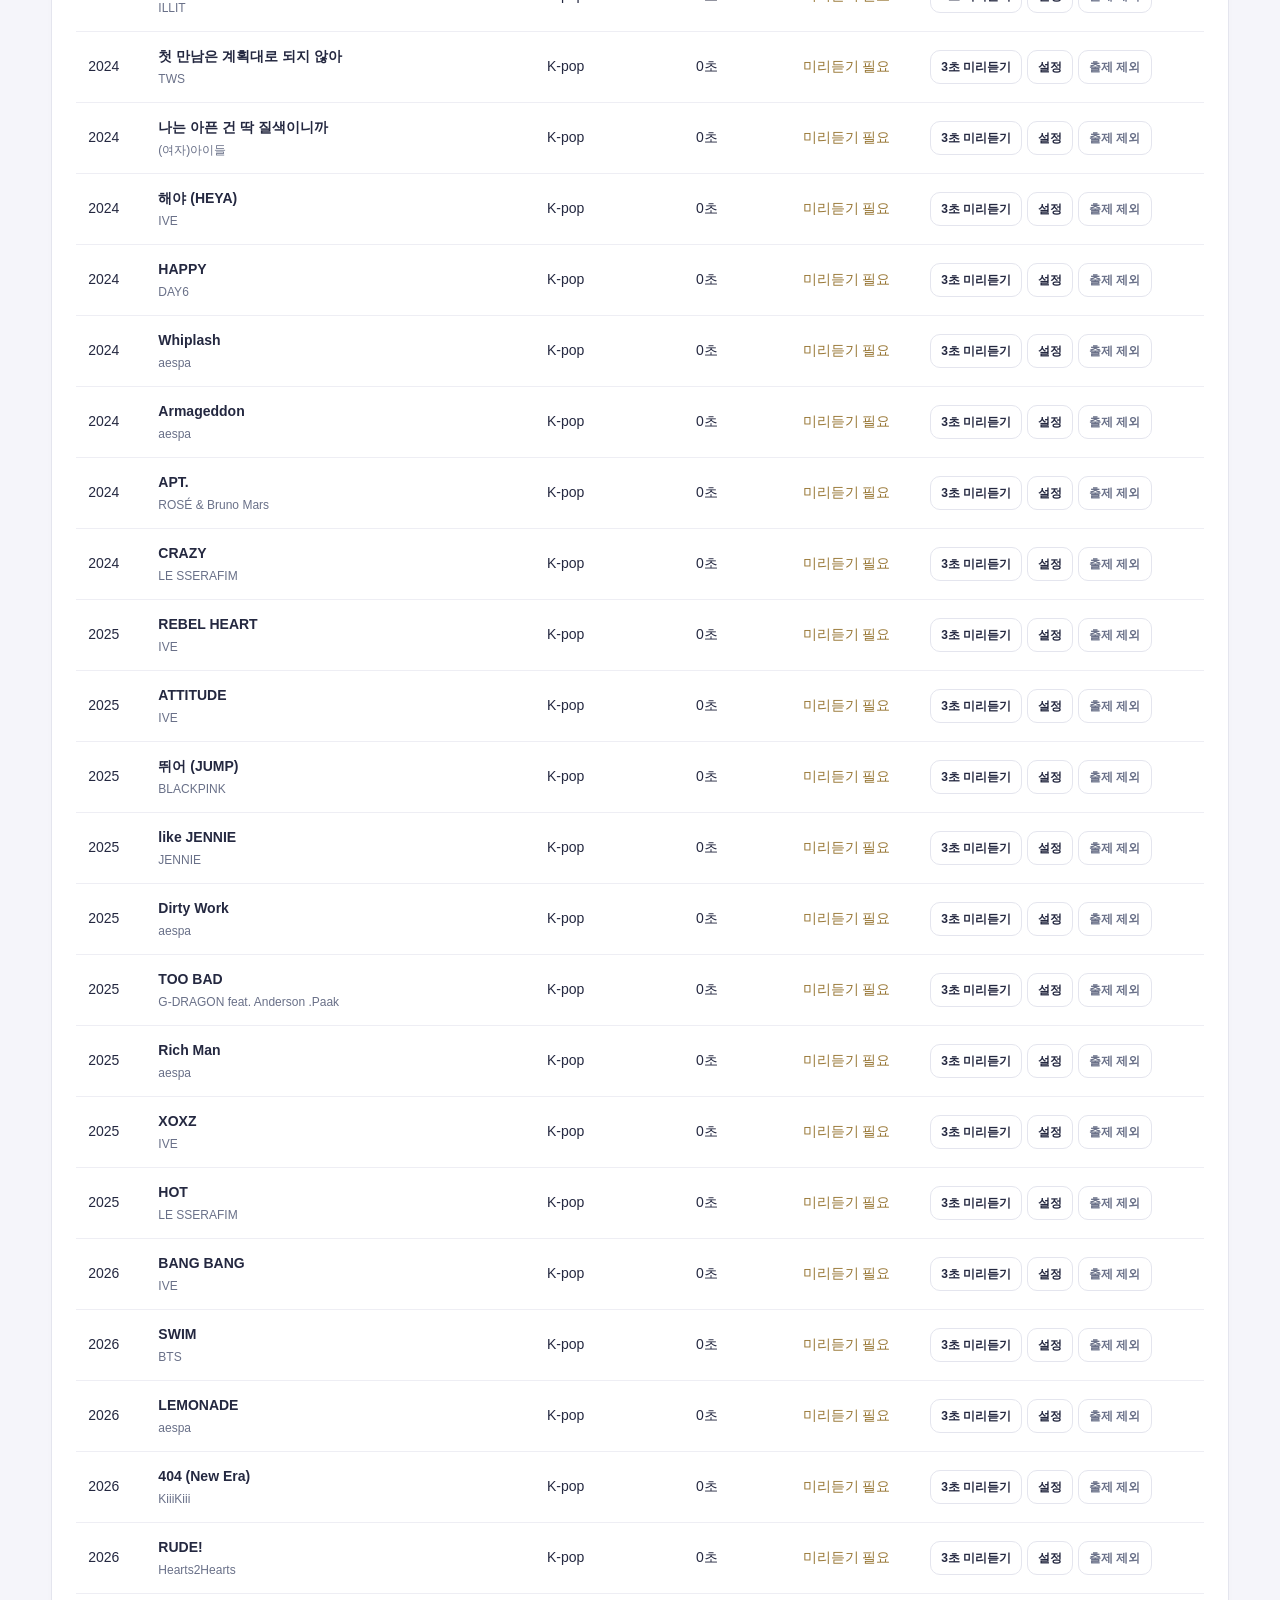
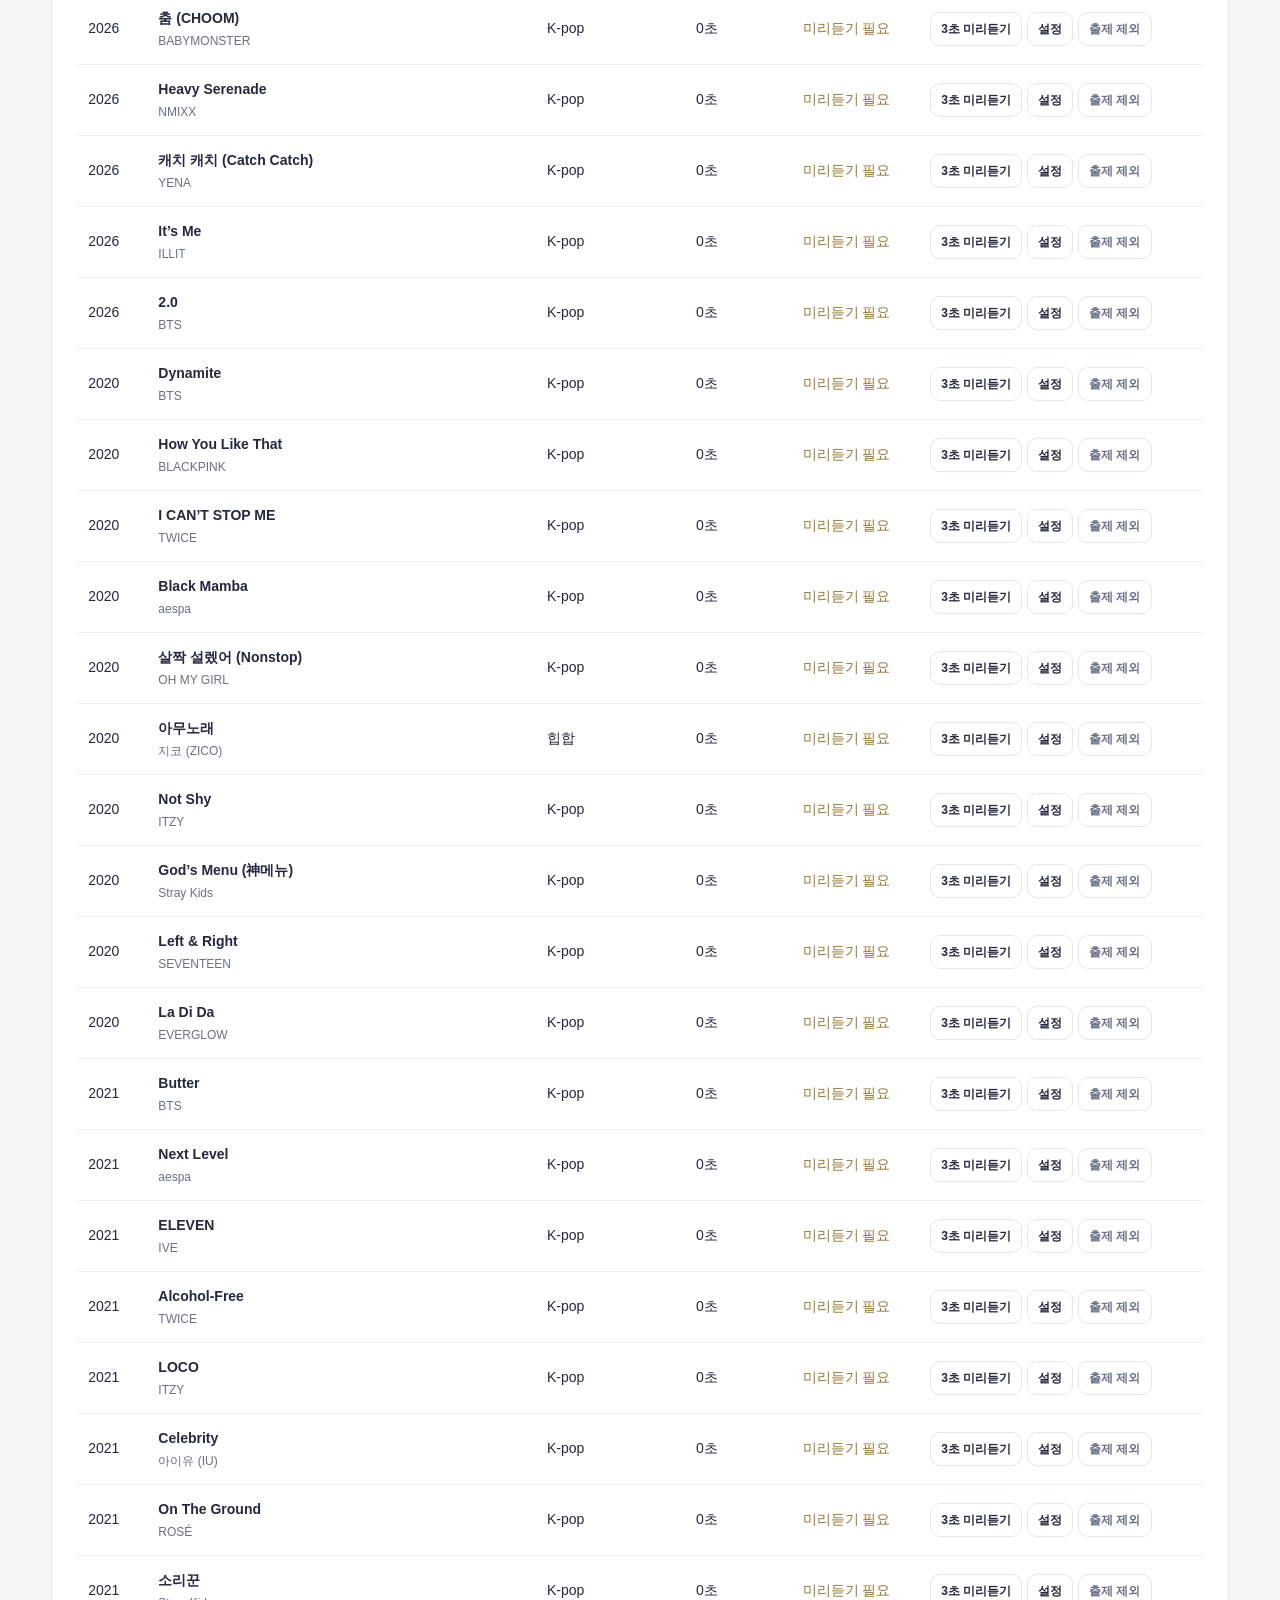
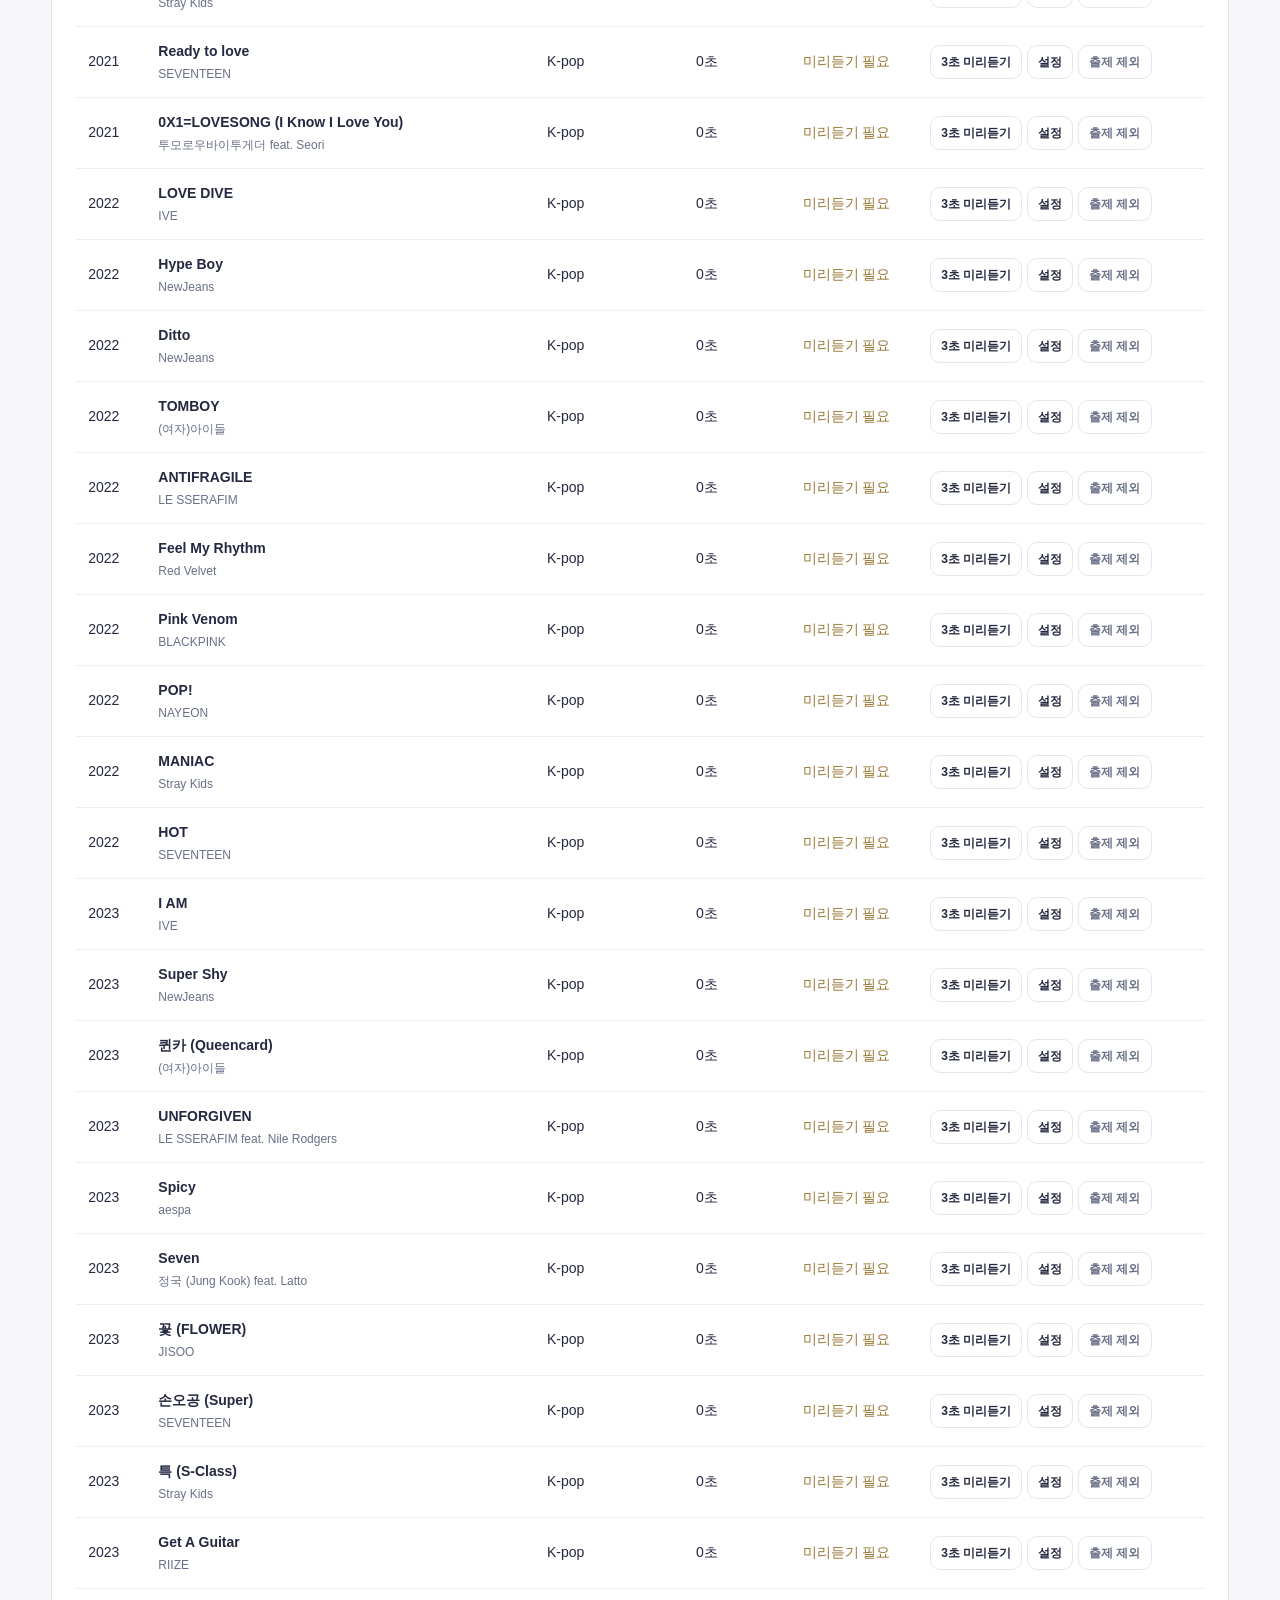
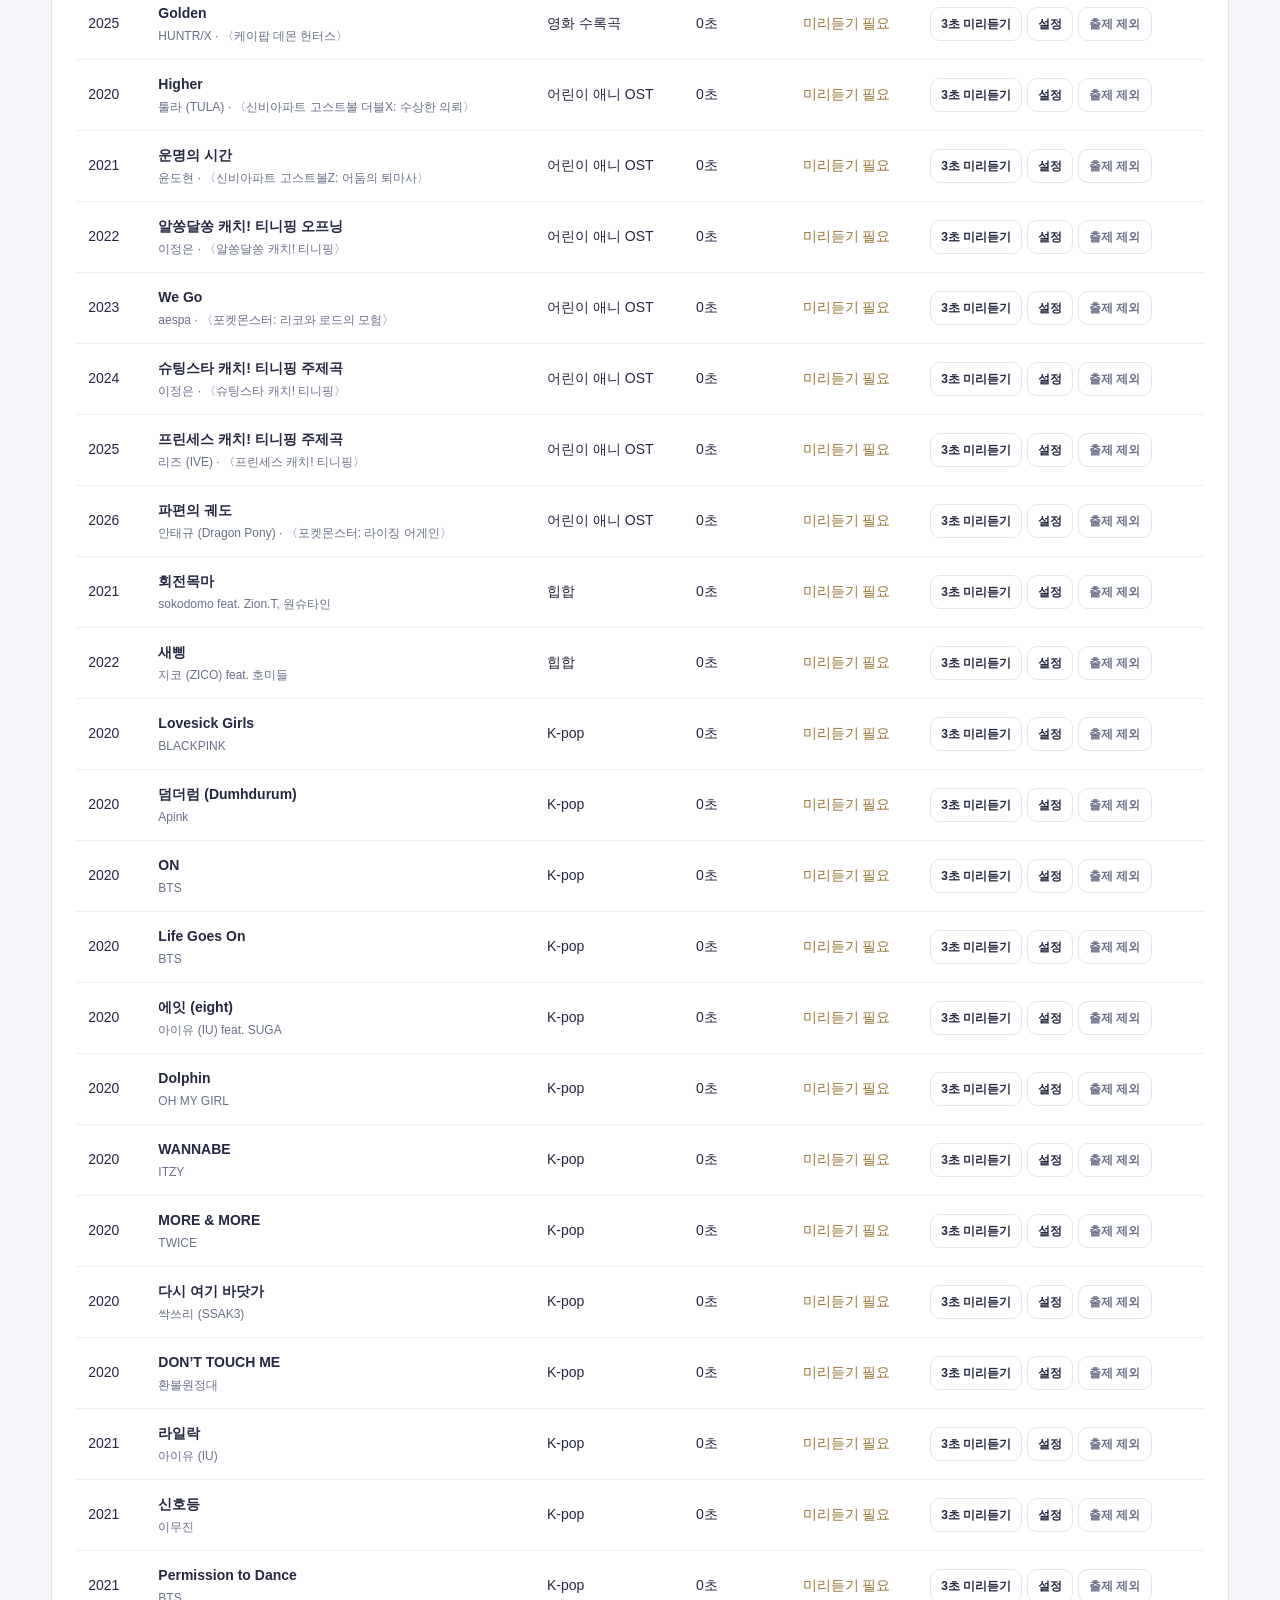
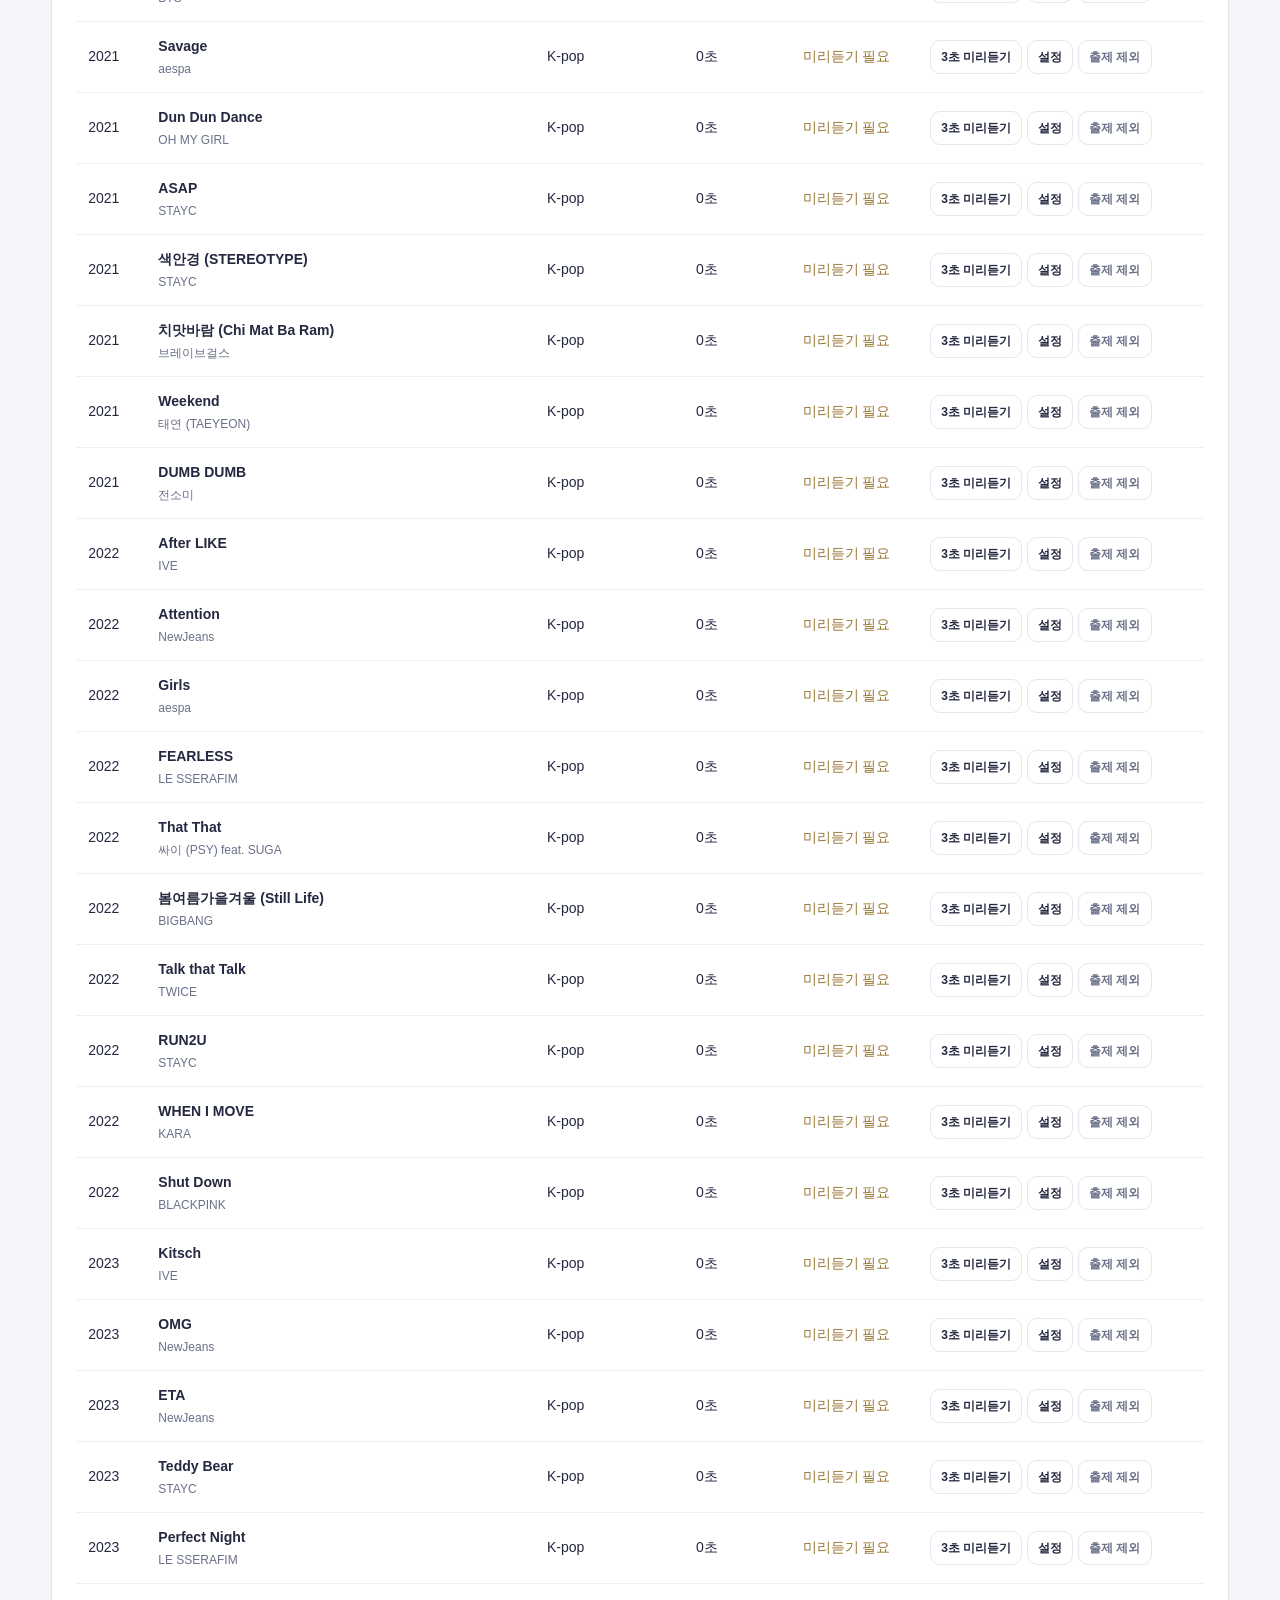
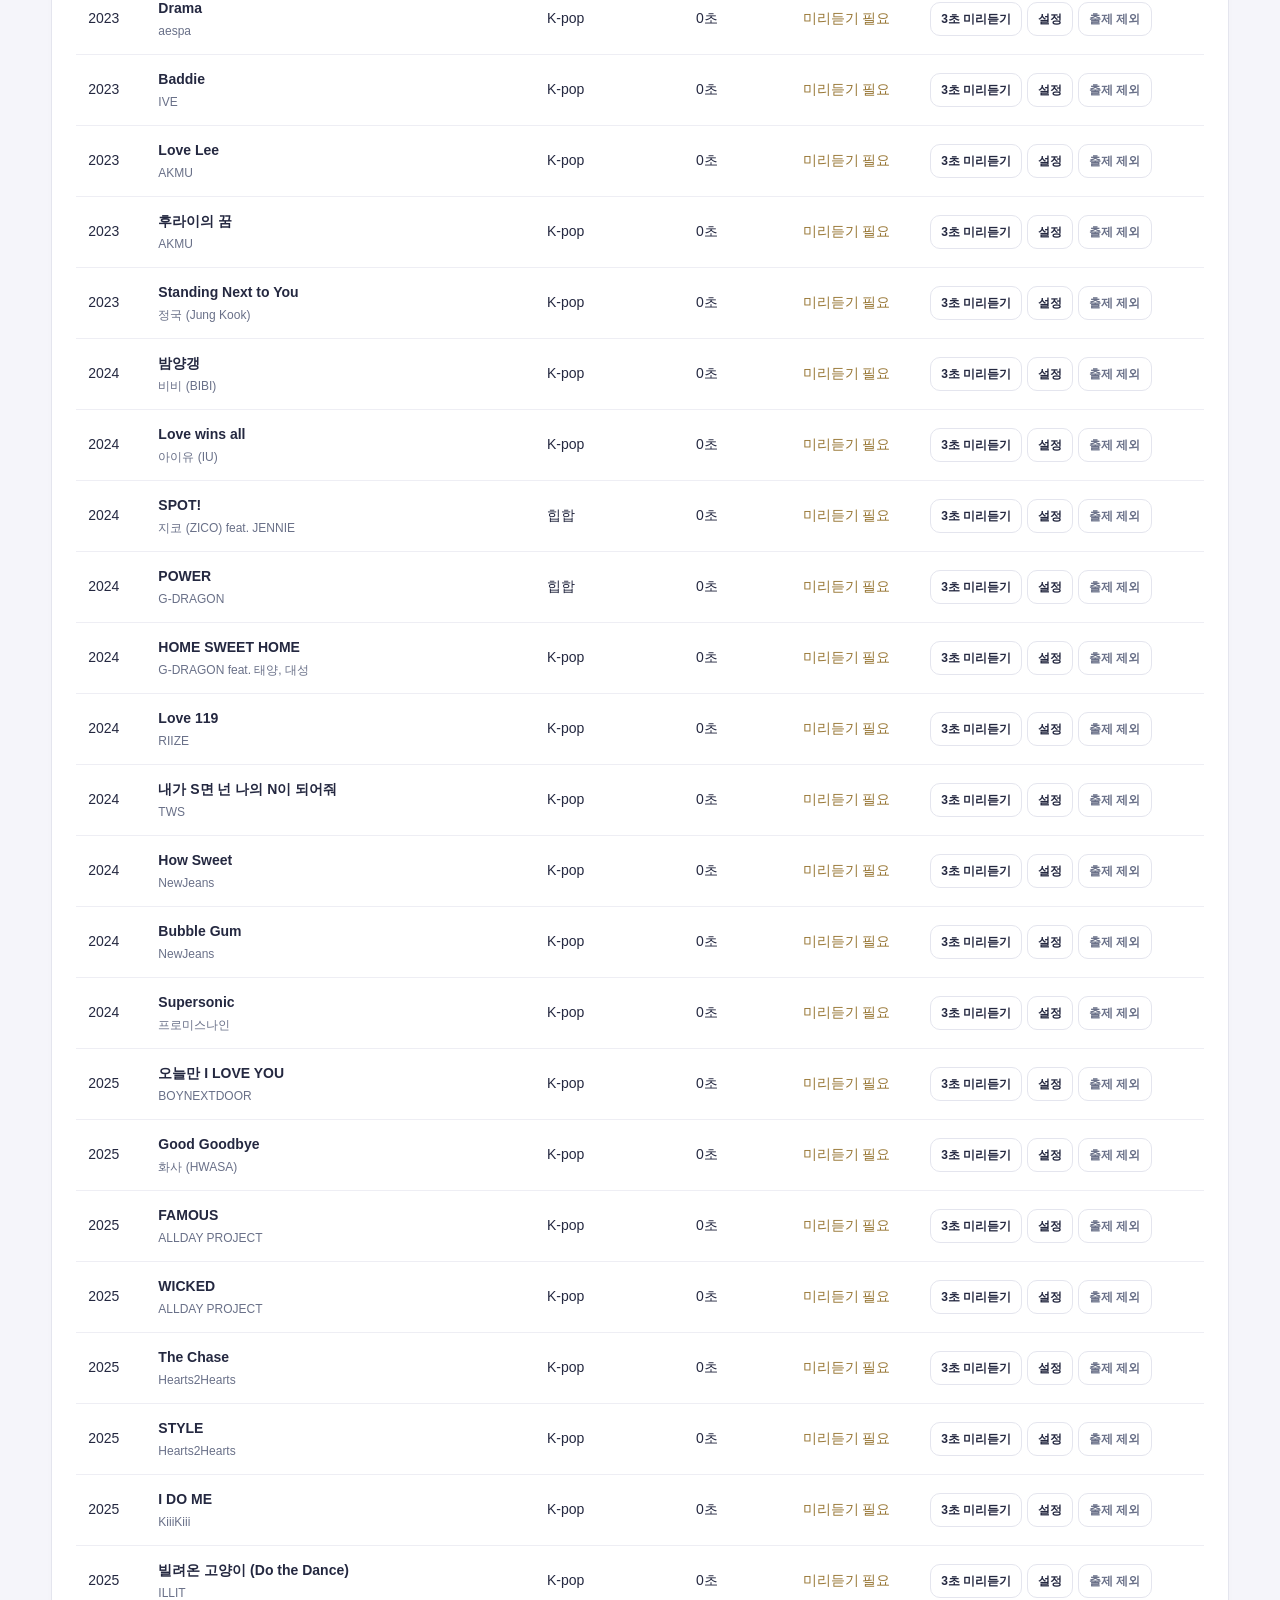
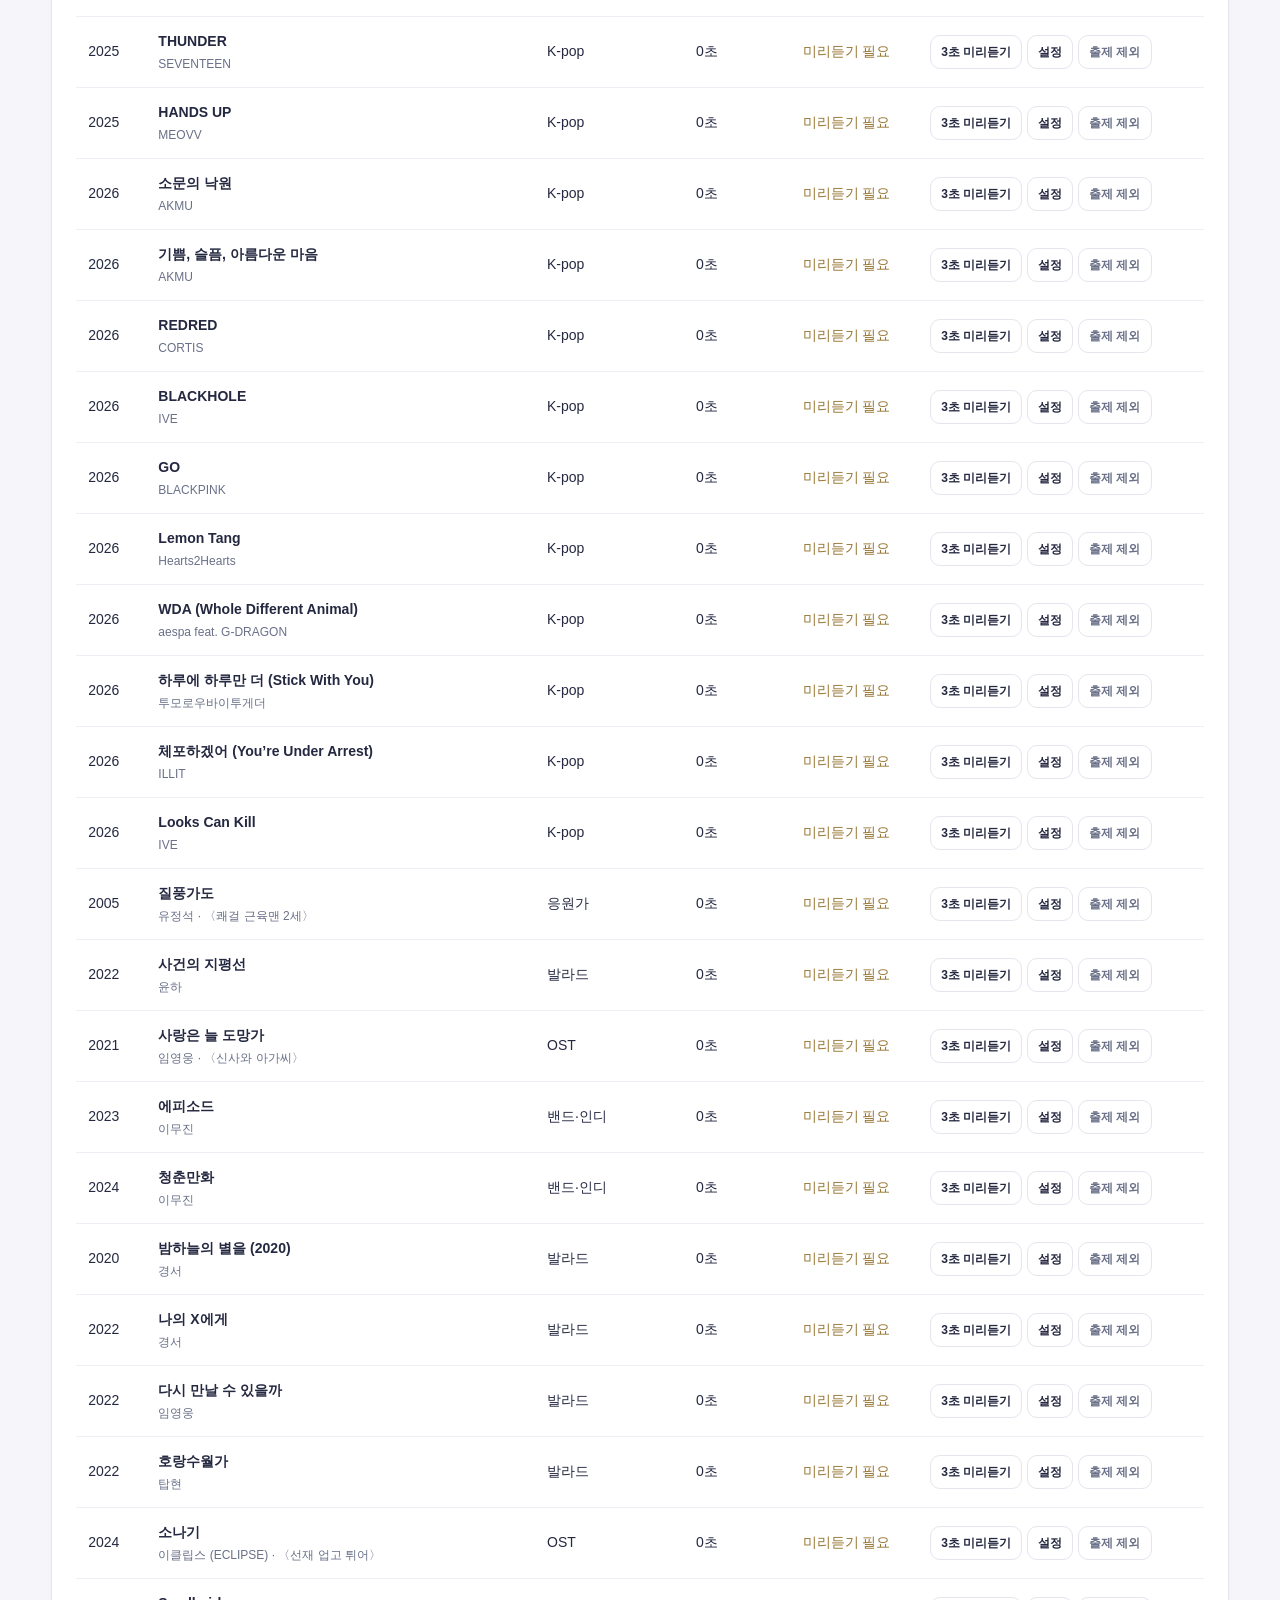
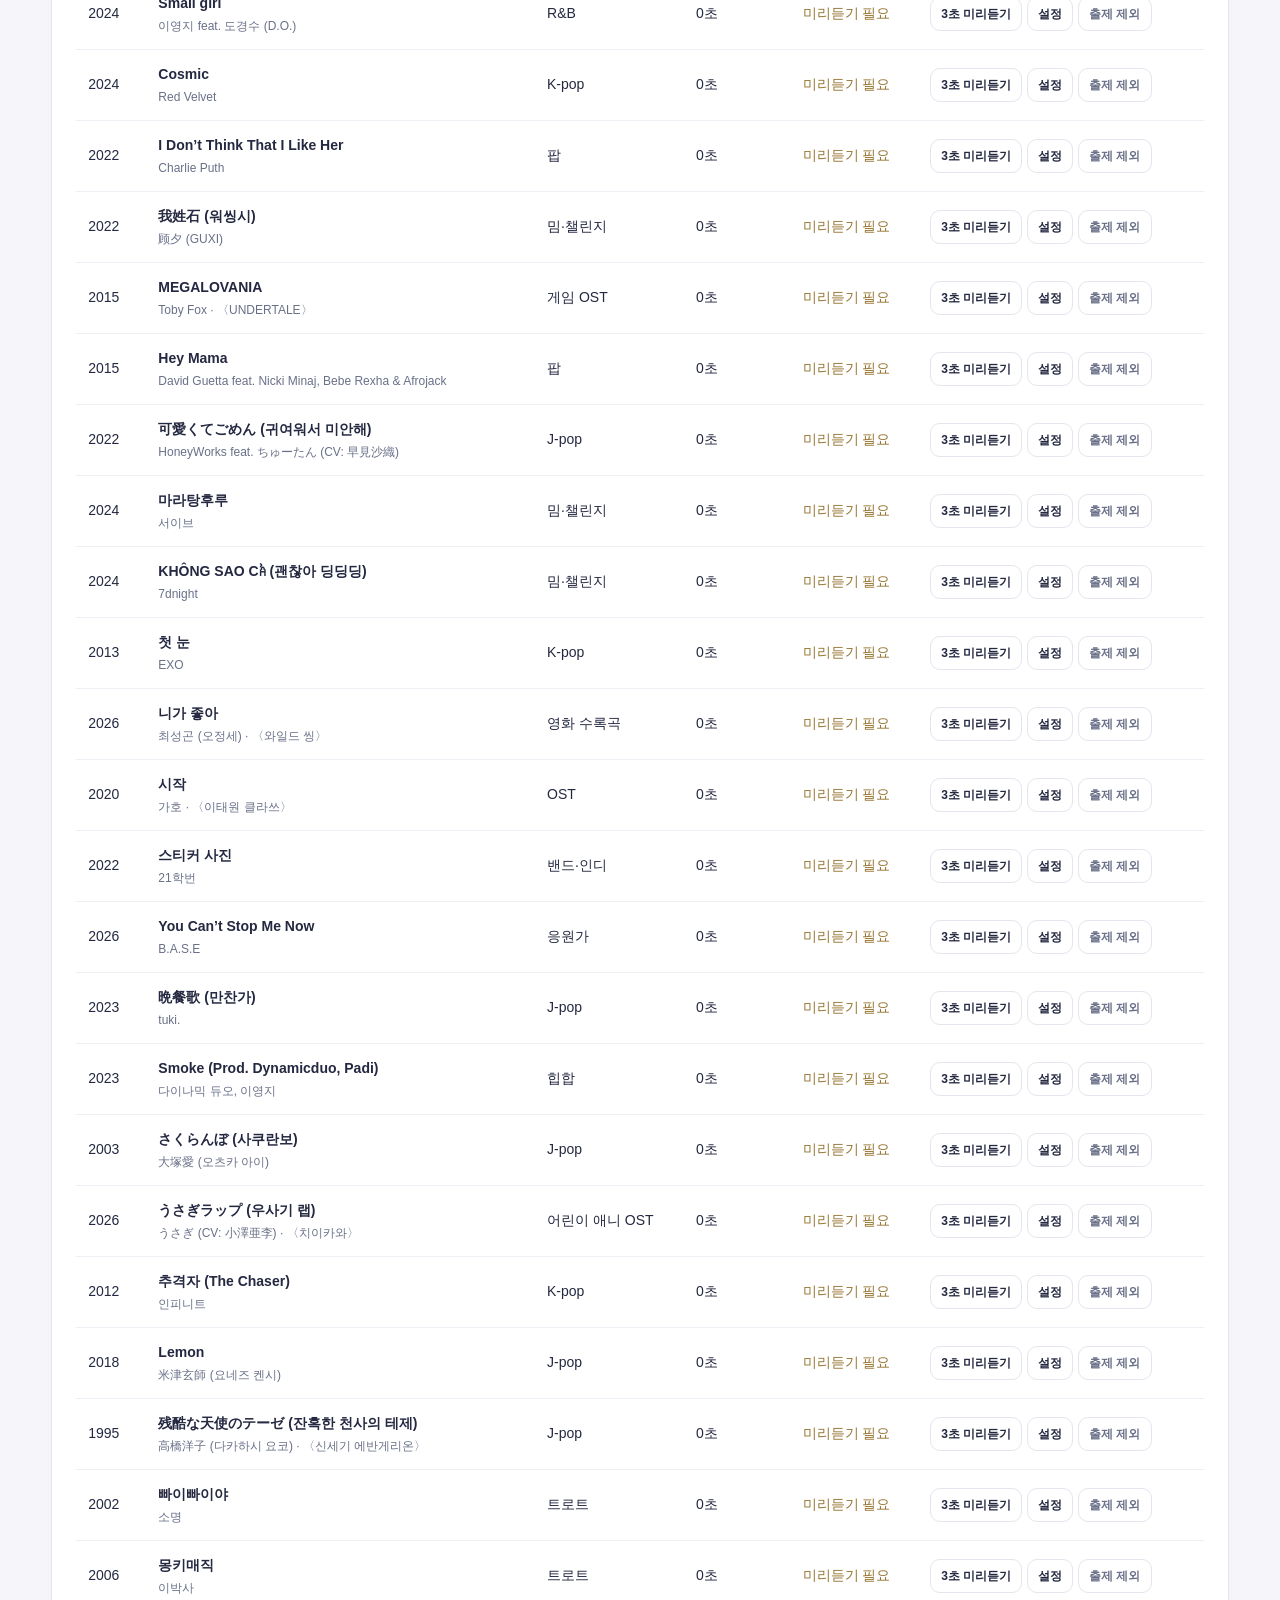
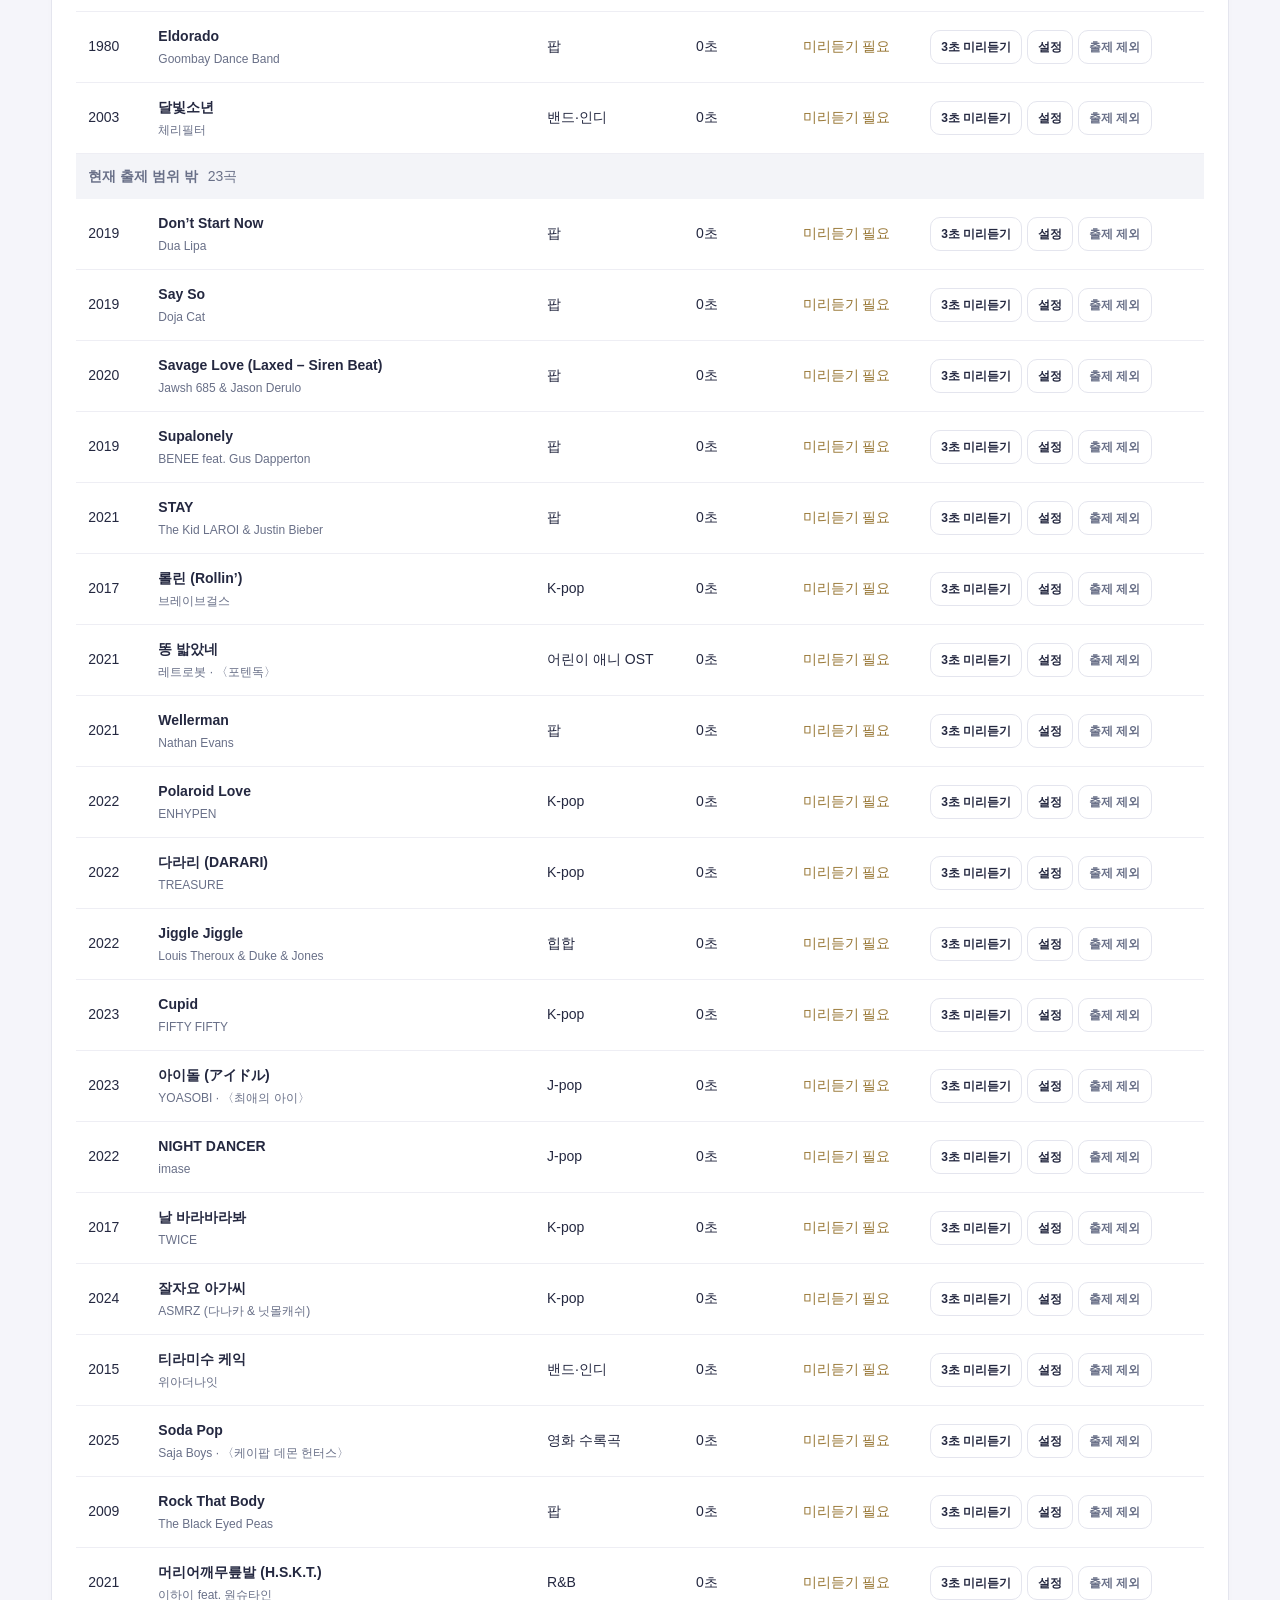
==== commit c95770d5: "전주 퀴즈 대기·종료 화면 문구를 담백하게 변경 Co-Authored-By: Claude Opus 5.5 <noreply@anthropic.com>" ====
--- a/intro-quiz/index.html
+++ b/intro-quiz/index.html
@@ -34,7 +34,7 @@
 <hr><h3>TV 연결, 이렇게 해요</h3><ol class="guide"><li>디스플레이를 <b>확장 모드</b>로 설정해요.</li><li>TV 화면을 열어 TV 쪽으로 옮겨요.</li><li>TV 창에서 <b>전체 화면</b>을 눌러요.</li><li>컴퓨터 소리 출력을 <b>TV / HDMI</b>로 맞춰요.</li></ol><p id="connection" class="connection">TV 화면 연결 전</p>
 </aside>
 <section class="panel console"><div class="section-title"><h2>진행 콘솔</h2><span id="progress" class="pill">시작 전</span></div>
-<div class="stage-preview" id="preview"><span class="stage-tag" id="stageTag">READY TO PLAY</span><div class="record" aria-hidden="true"><div>♪</div></div><h2 id="previewTitle">귀를 쫑긋, 준비됐나요?</h2><p id="previewText">출제 범위를 고르고 게임을 시작해 주세요.</p><div class="wave" aria-hidden="true">▂ ▅ ▃ █ ▆ ▂ ▇ ▄ ▂</div></div>
+<div class="stage-preview" id="preview"><span class="stage-tag" id="stageTag">READY TO PLAY</span><div class="record" aria-hidden="true"><div>♪</div></div><h2 id="previewTitle">전주 듣고 노래 맞히기</h2><p id="previewText">출제 범위를 고르고 시작하세요.</p><div class="wave" aria-hidden="true">▂ ▅ ▃ █ ▆ ▂ ▇ ▄ ▂</div></div>
 <div class="levels"><button data-stage="1" disabled><span>1단계 · 난이도 상</span><strong>0.5<small>초</small></strong><span>전주 듣기</span></button><button data-stage="2" disabled><span>2단계 · 난이도 중</span><strong>1<small>초</small></strong><span>한 번 더 듣기</span></button><button data-stage="3" disabled><span>3단계 · 난이도 하</span><strong id="easyLabel">3<small>초</small></strong><span>조금 더 듣기</span></button></div>
 <div class="toolbar"><label>3단계 길이 <select id="easy"><option value="3">3초</option><option value="5">5초</option><option value="10">10초</option><option value="15">15초</option></select></label><button id="stop">■ 재생 중지</button></div>
 <div class="actions"><button id="reveal" class="accent" disabled>정답 공개</button><button id="next" disabled>다음 문제</button></div>
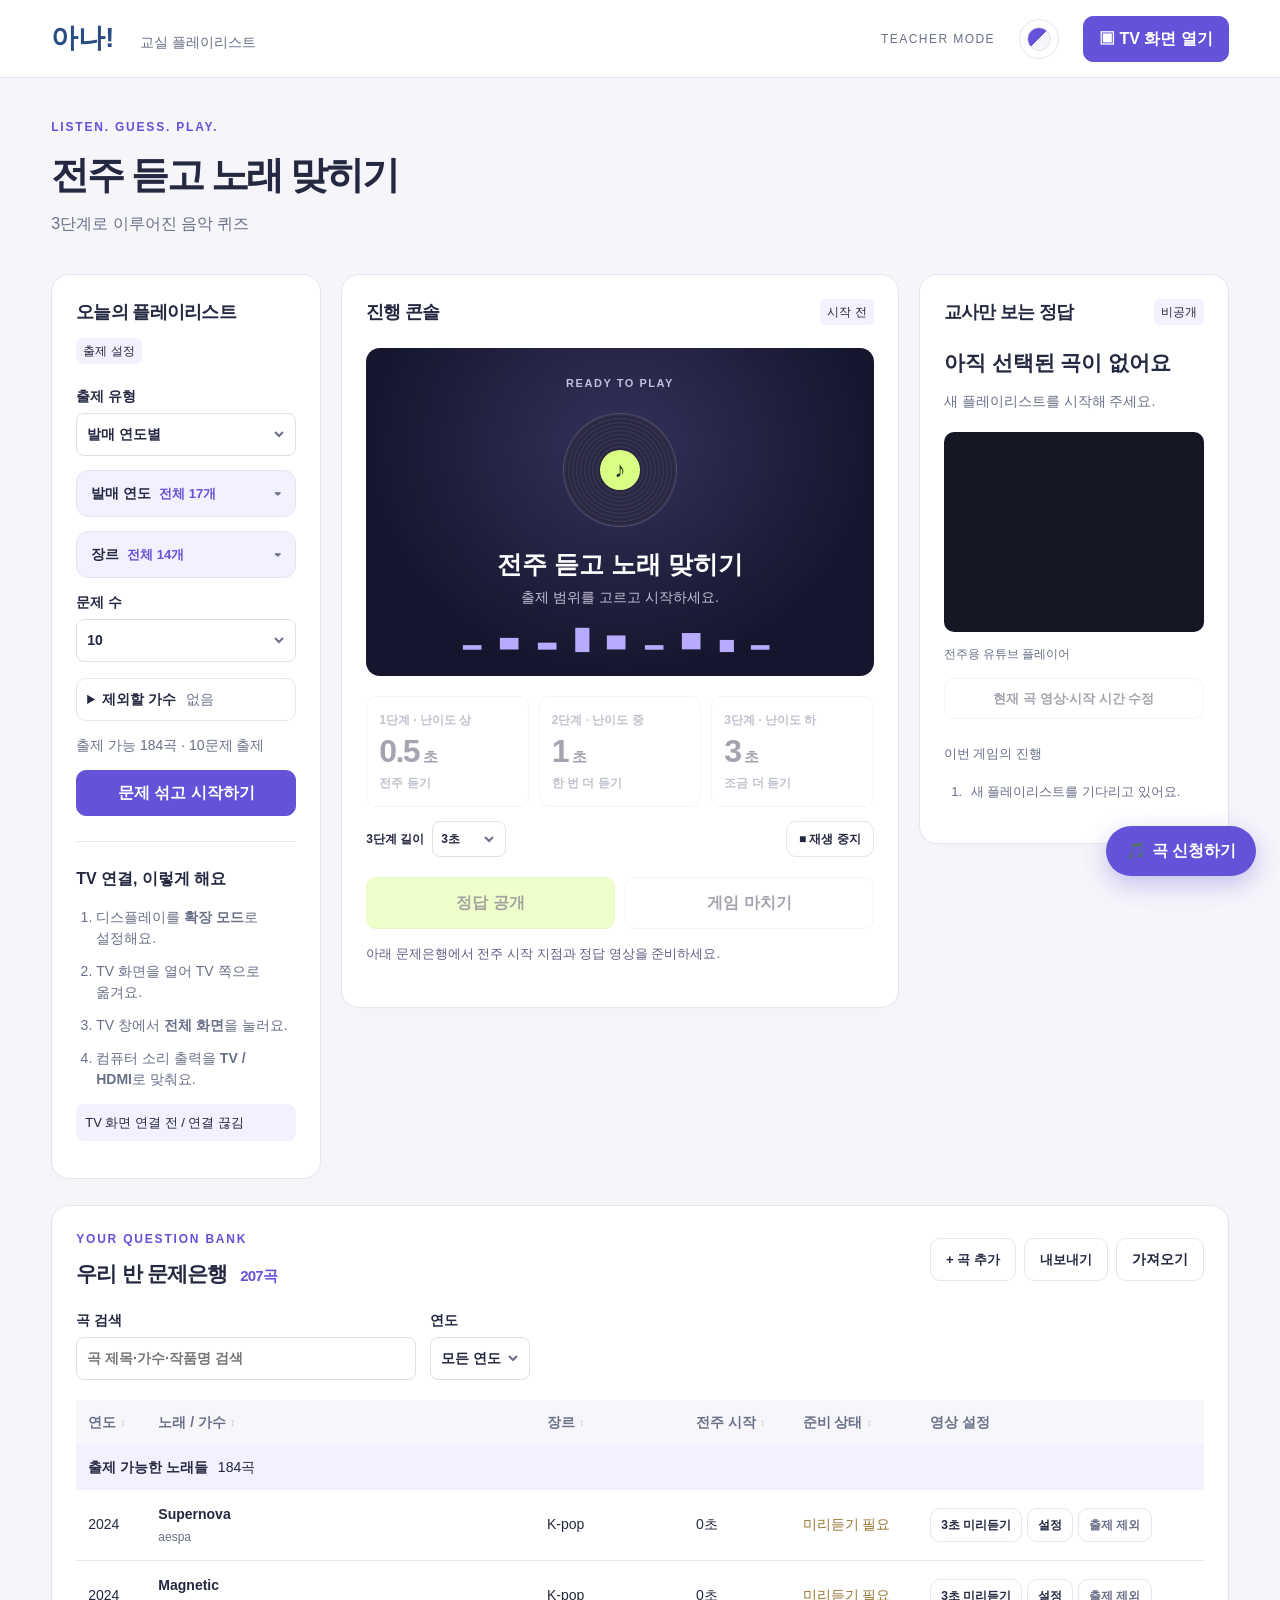
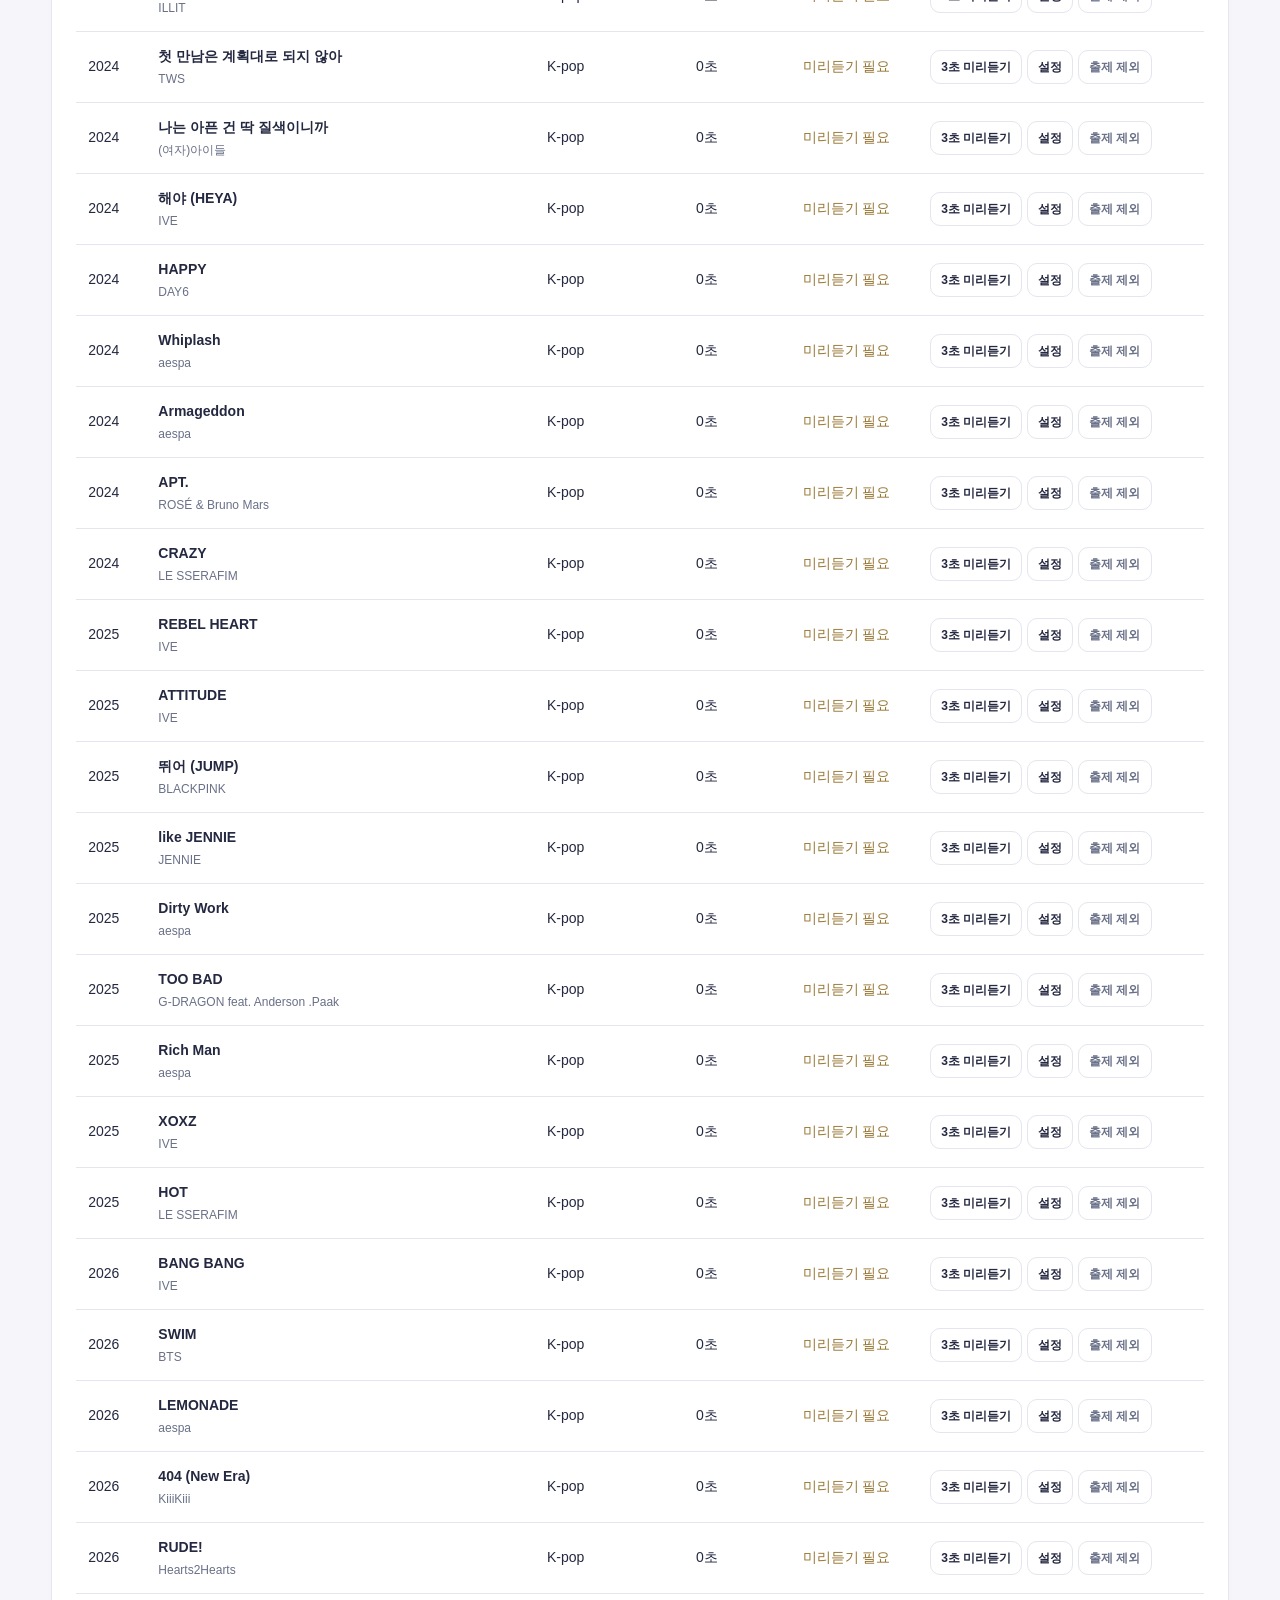
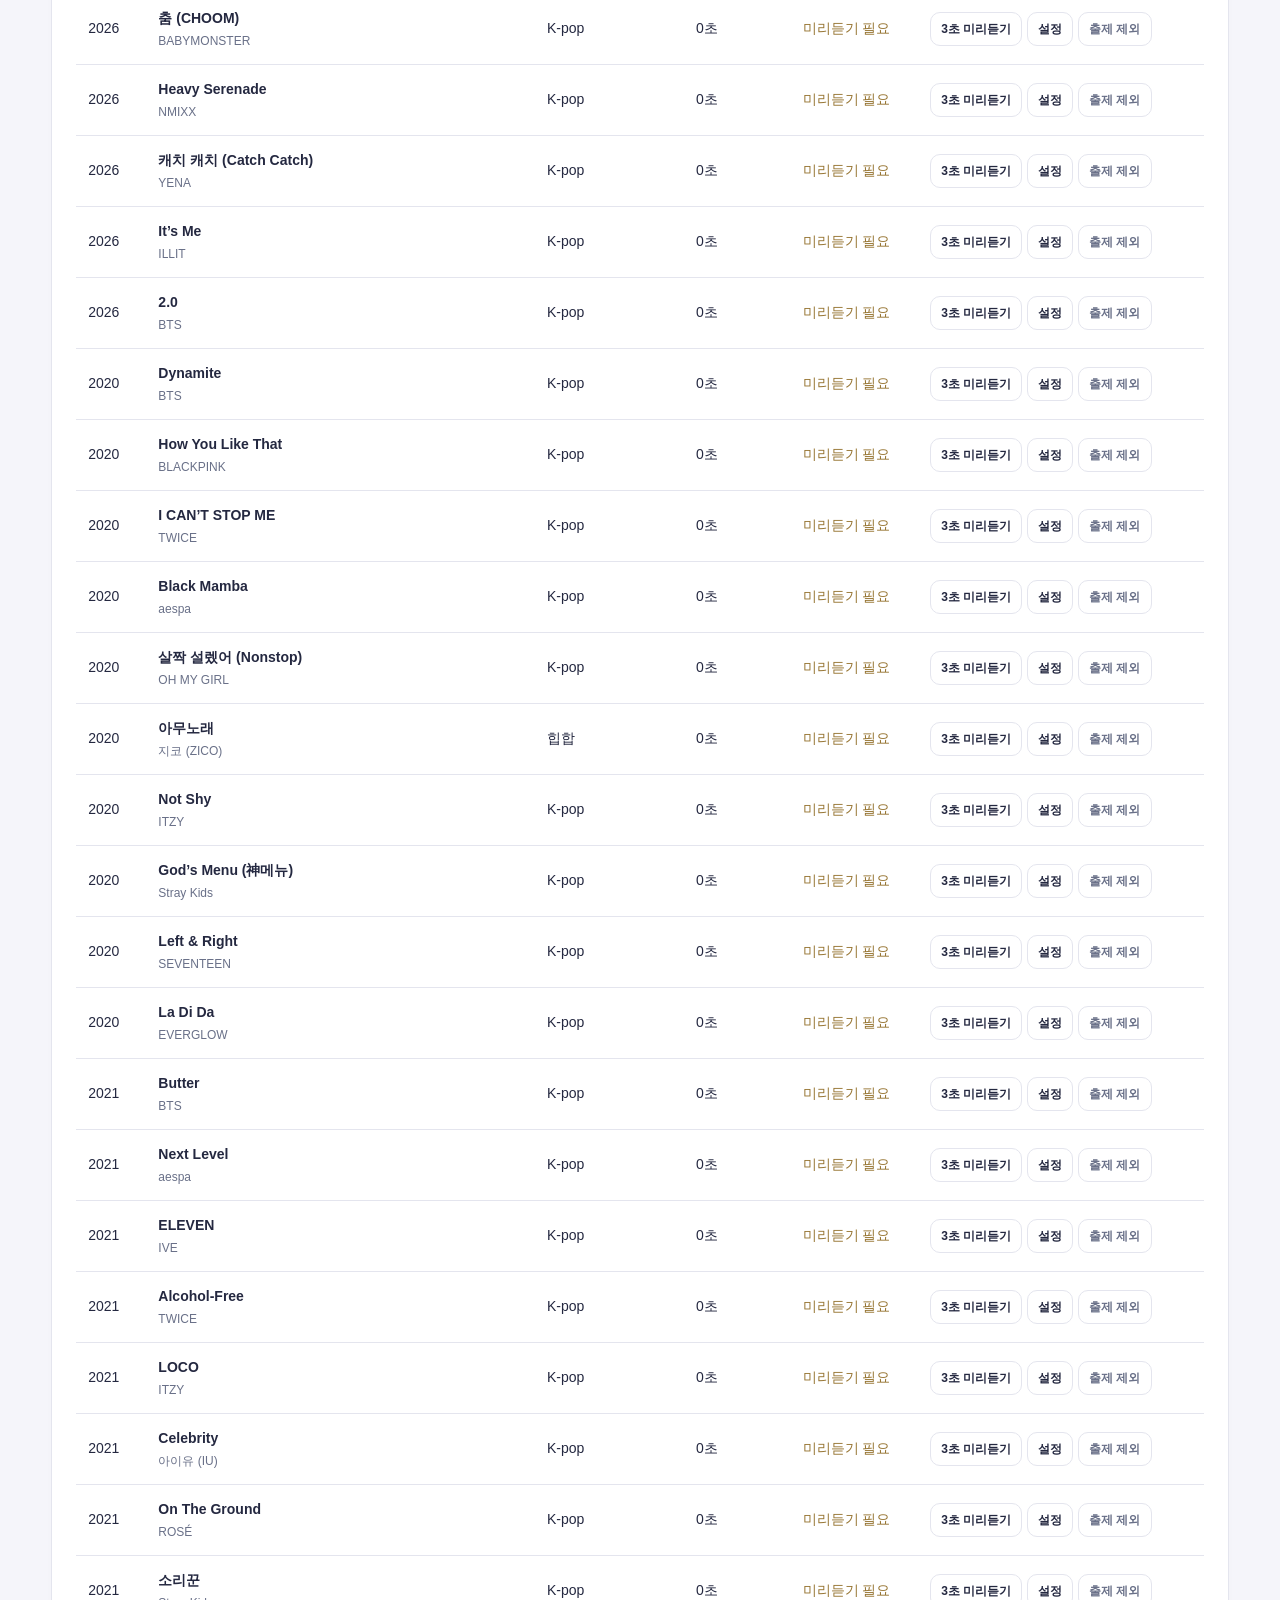
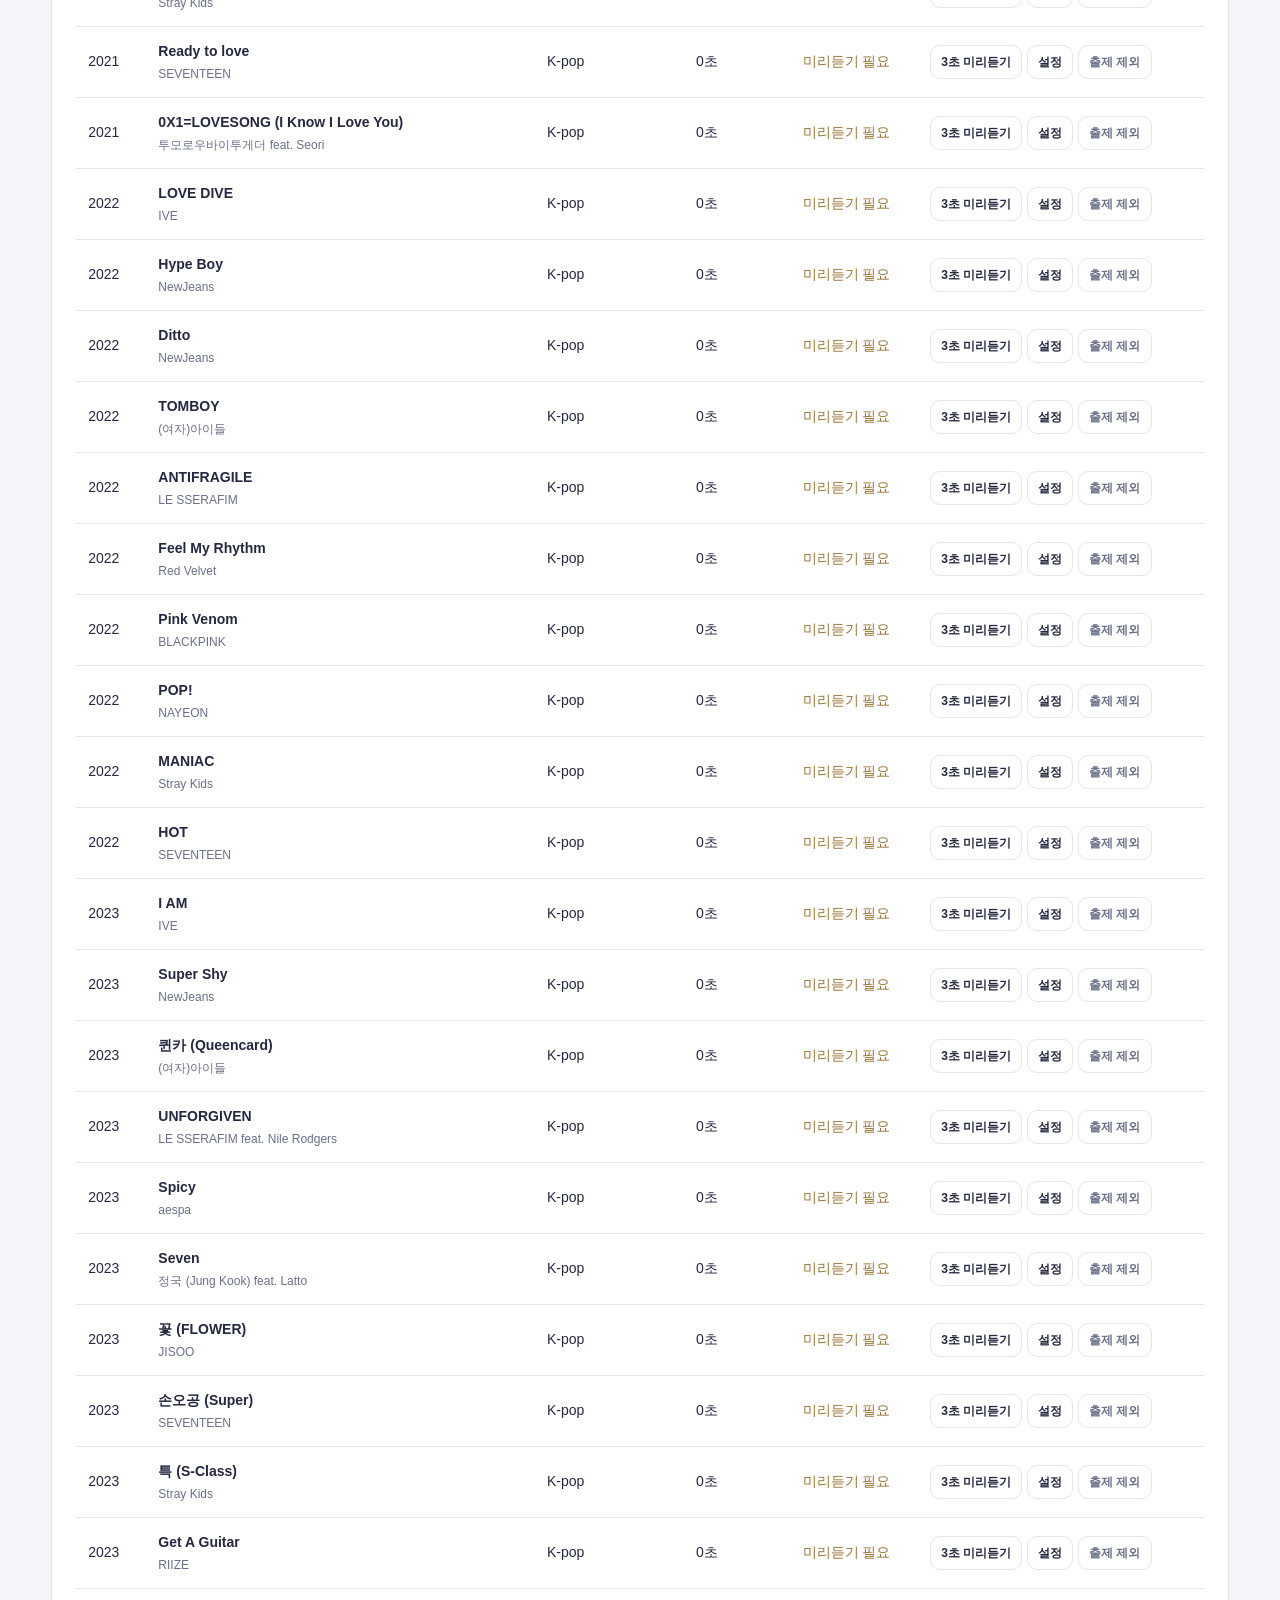
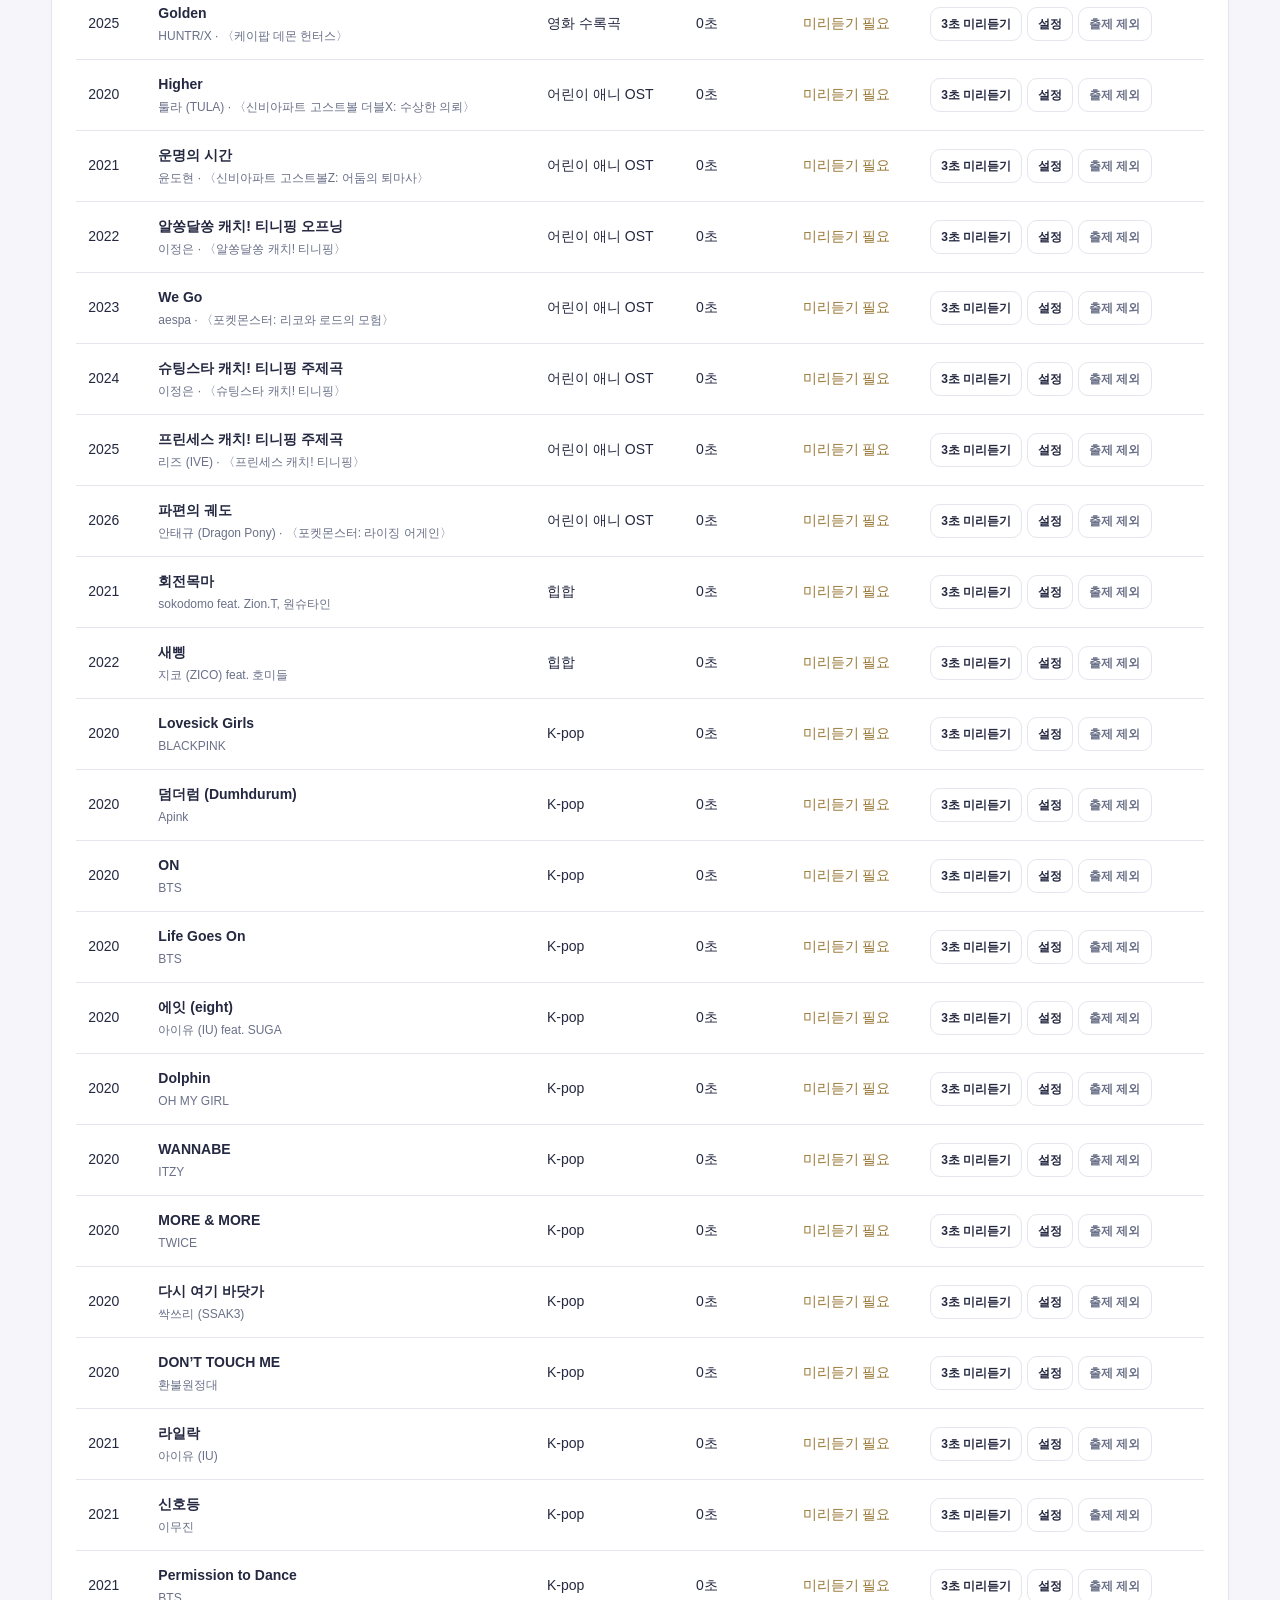
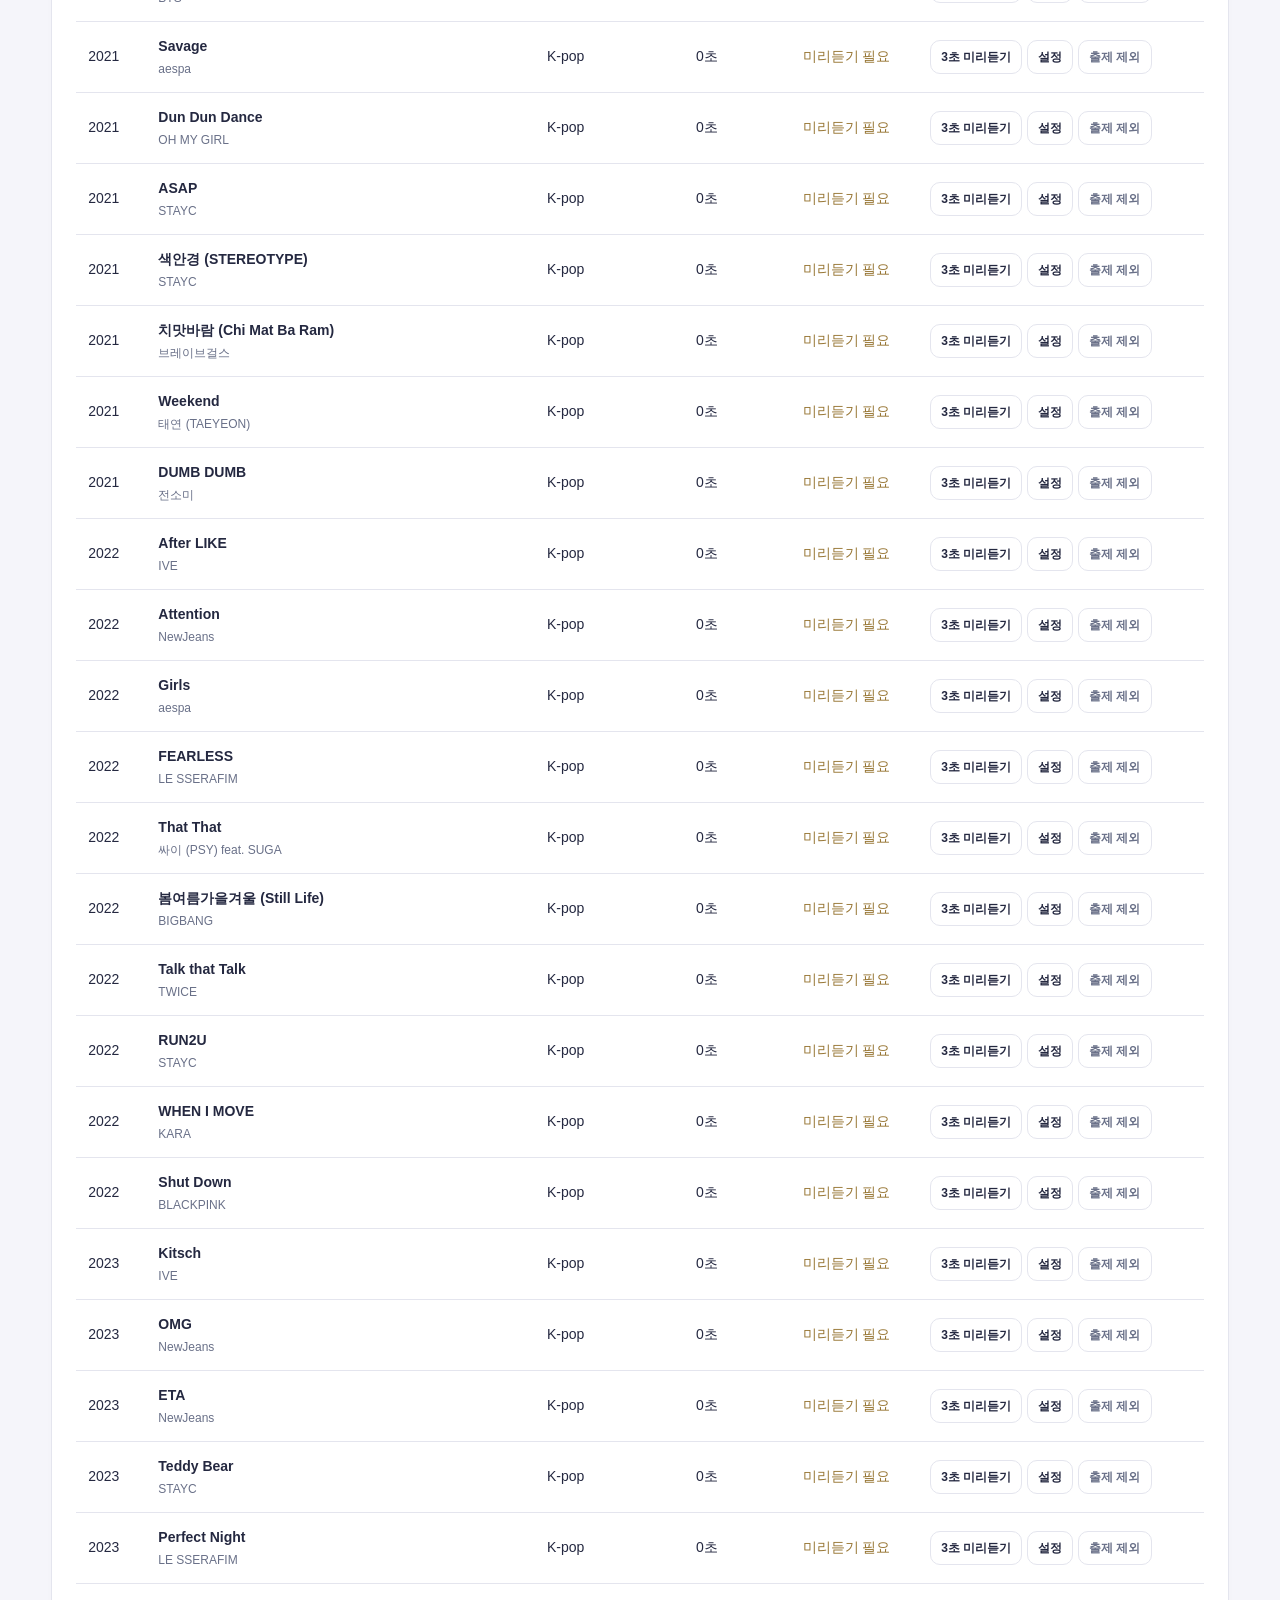
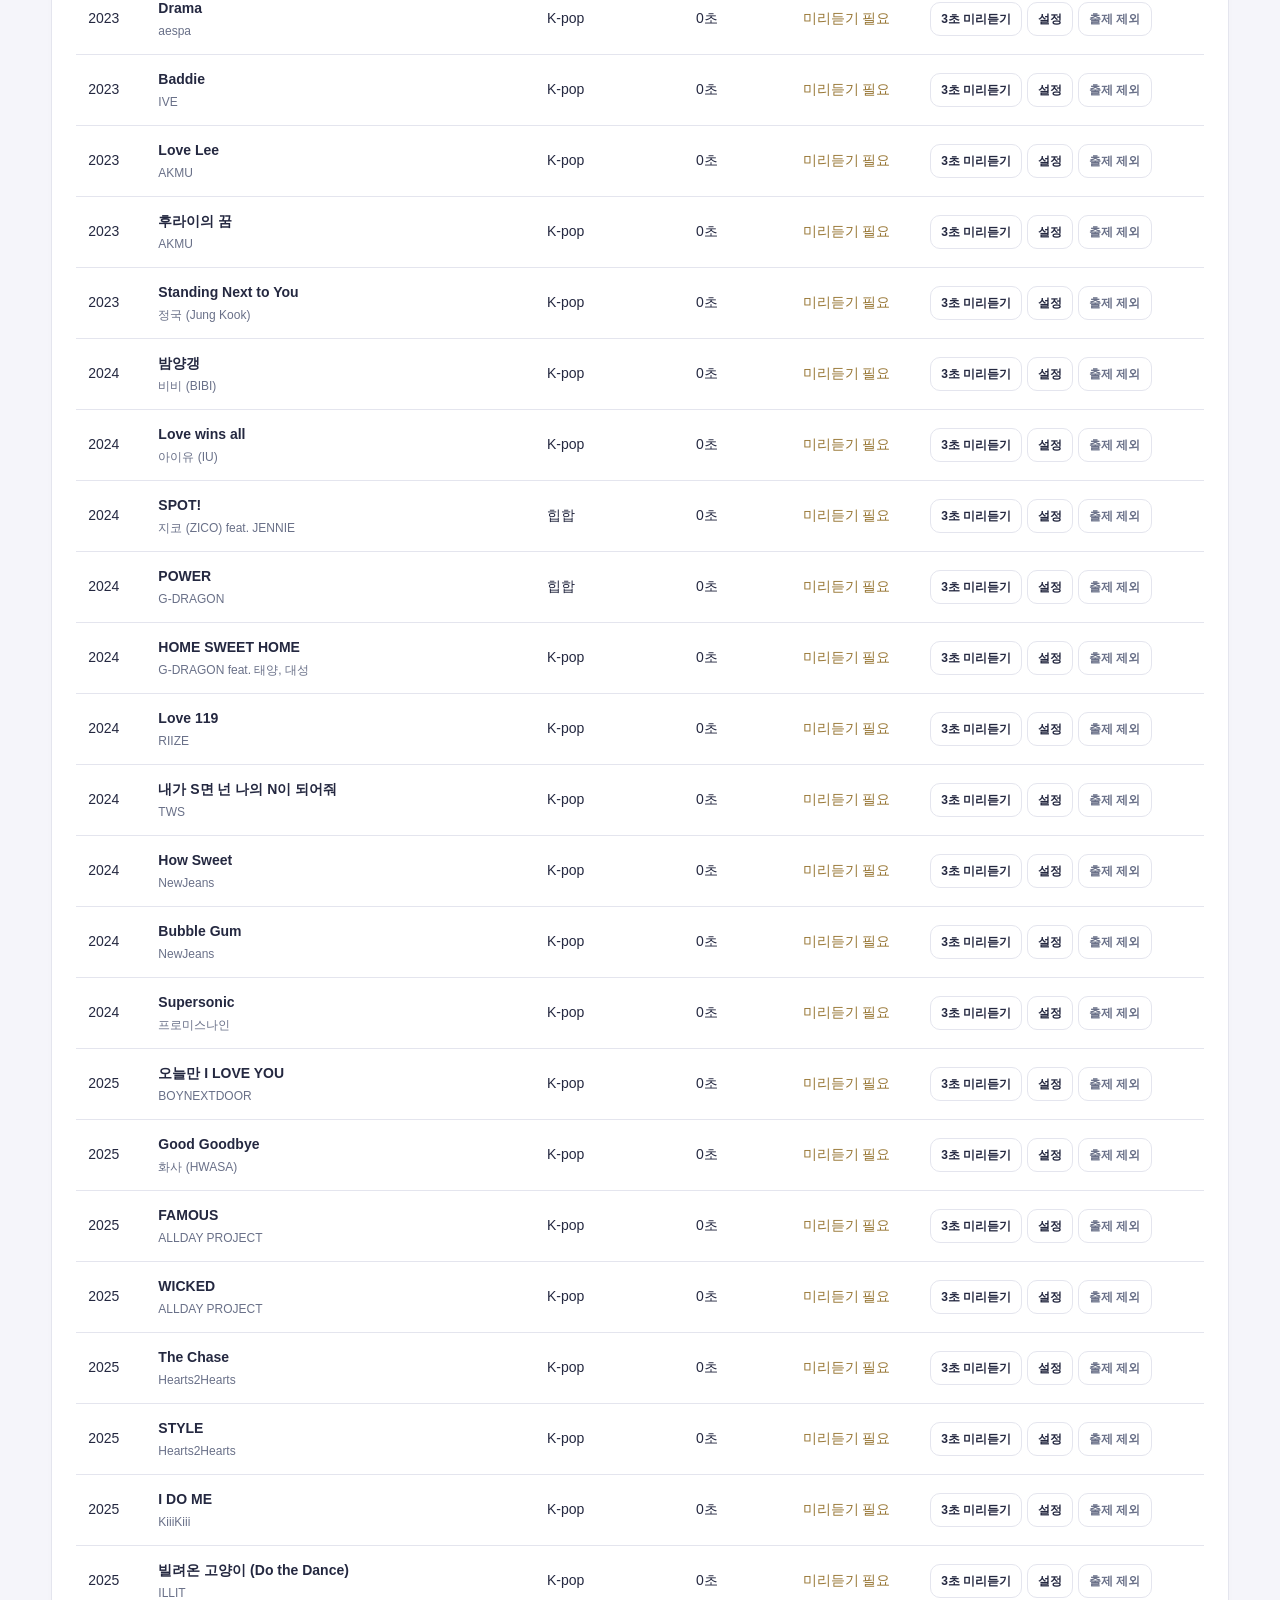
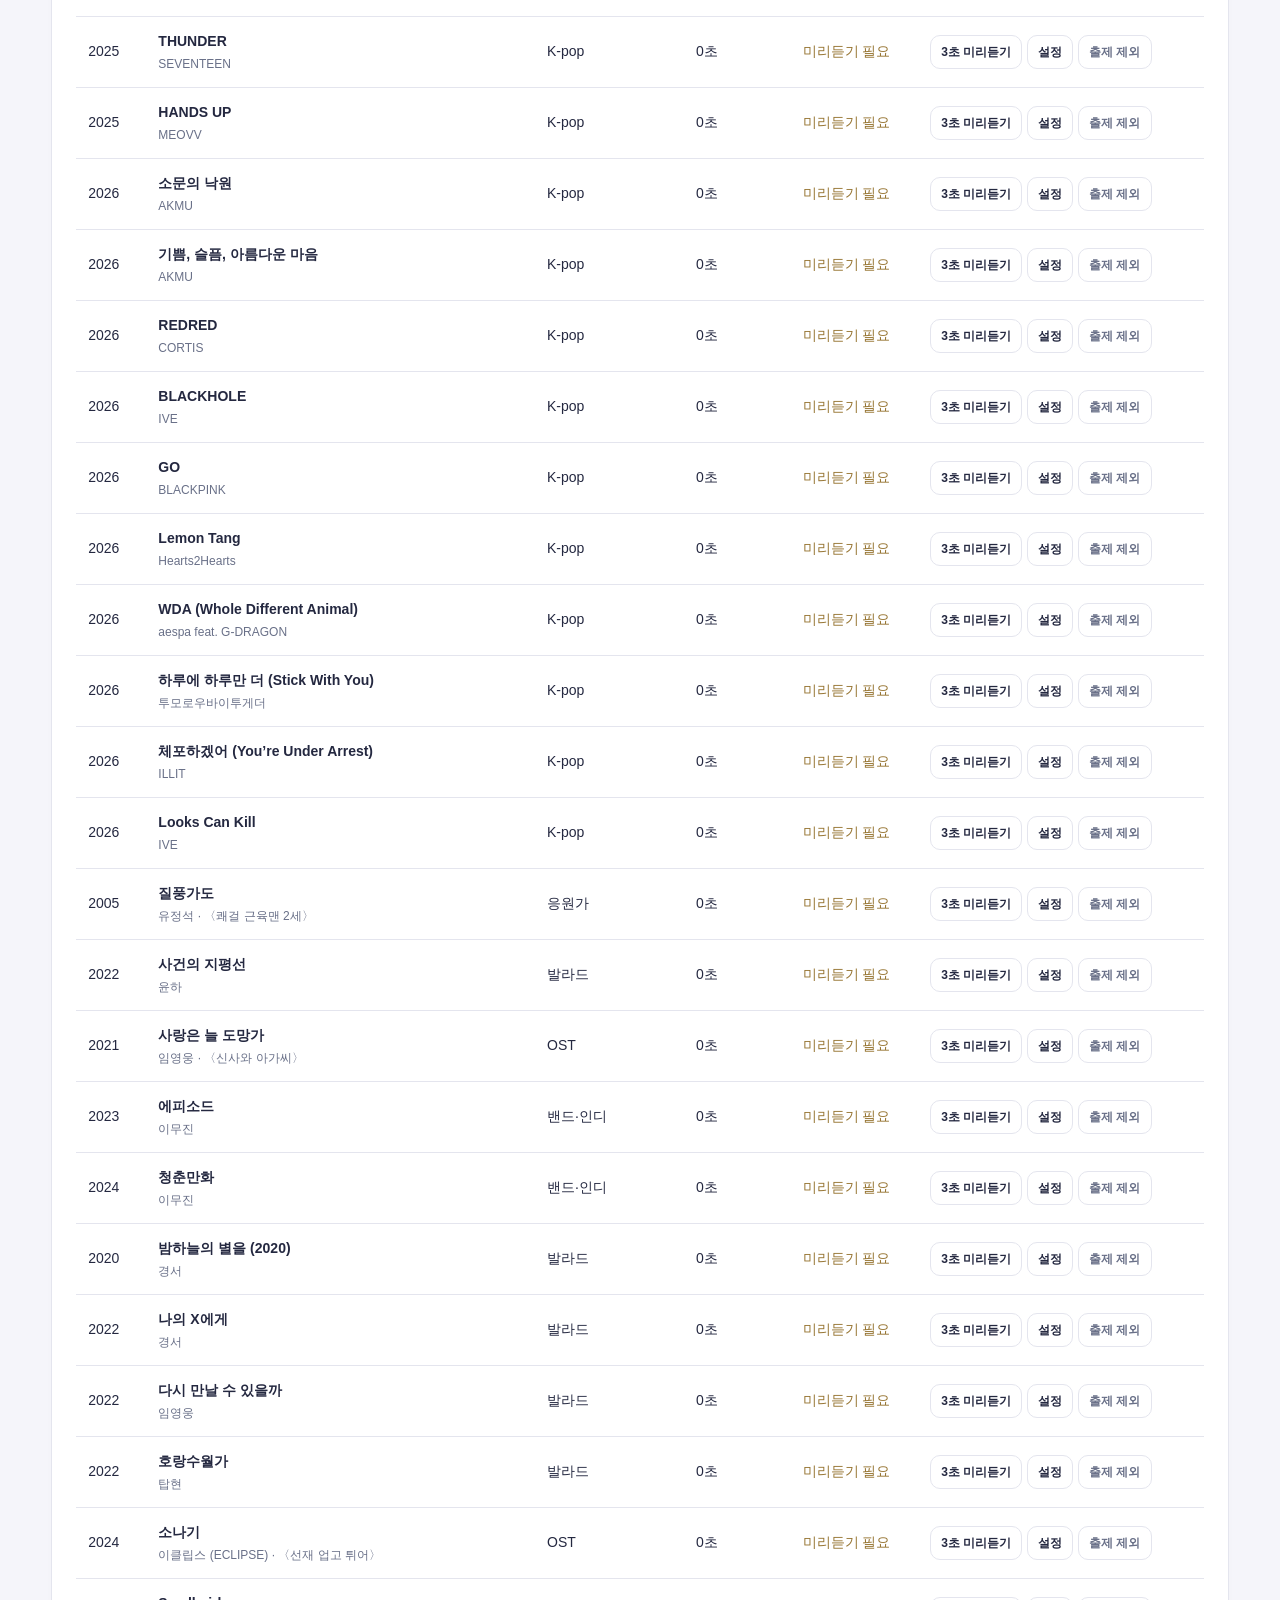
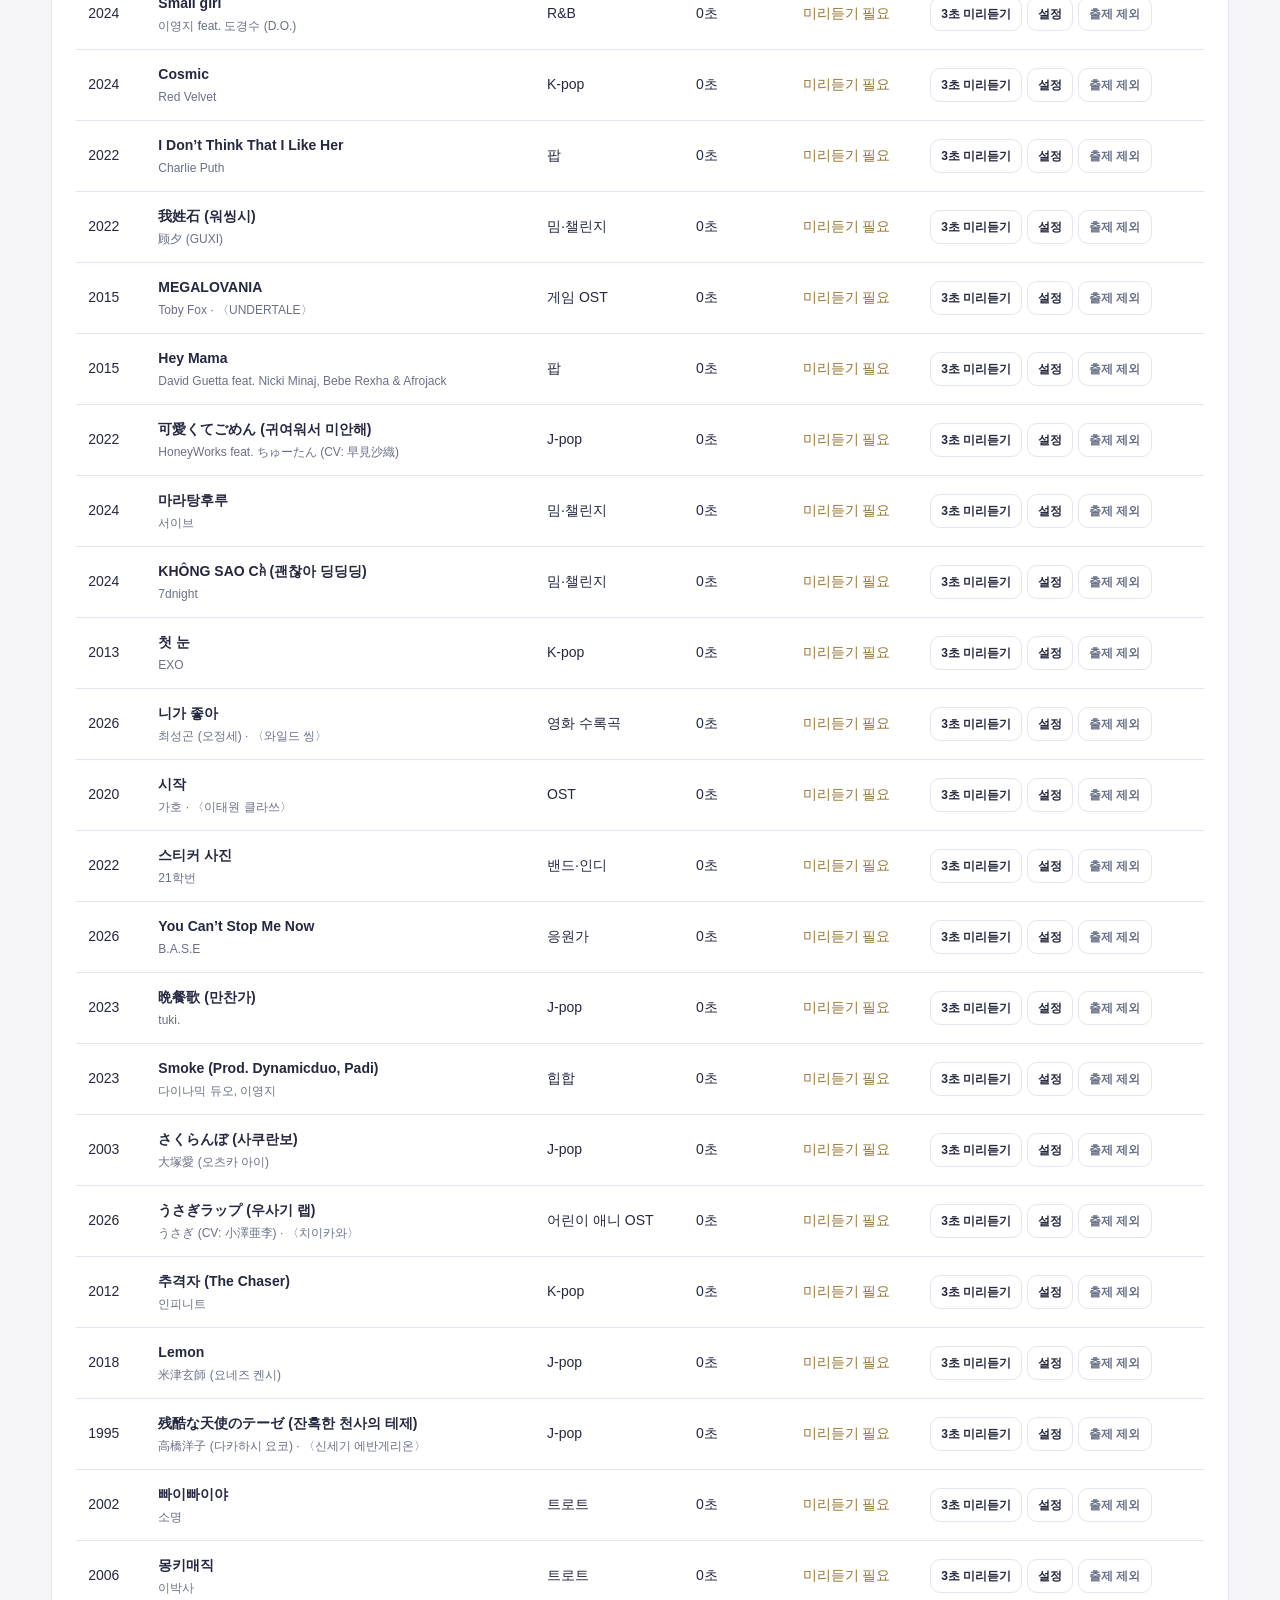
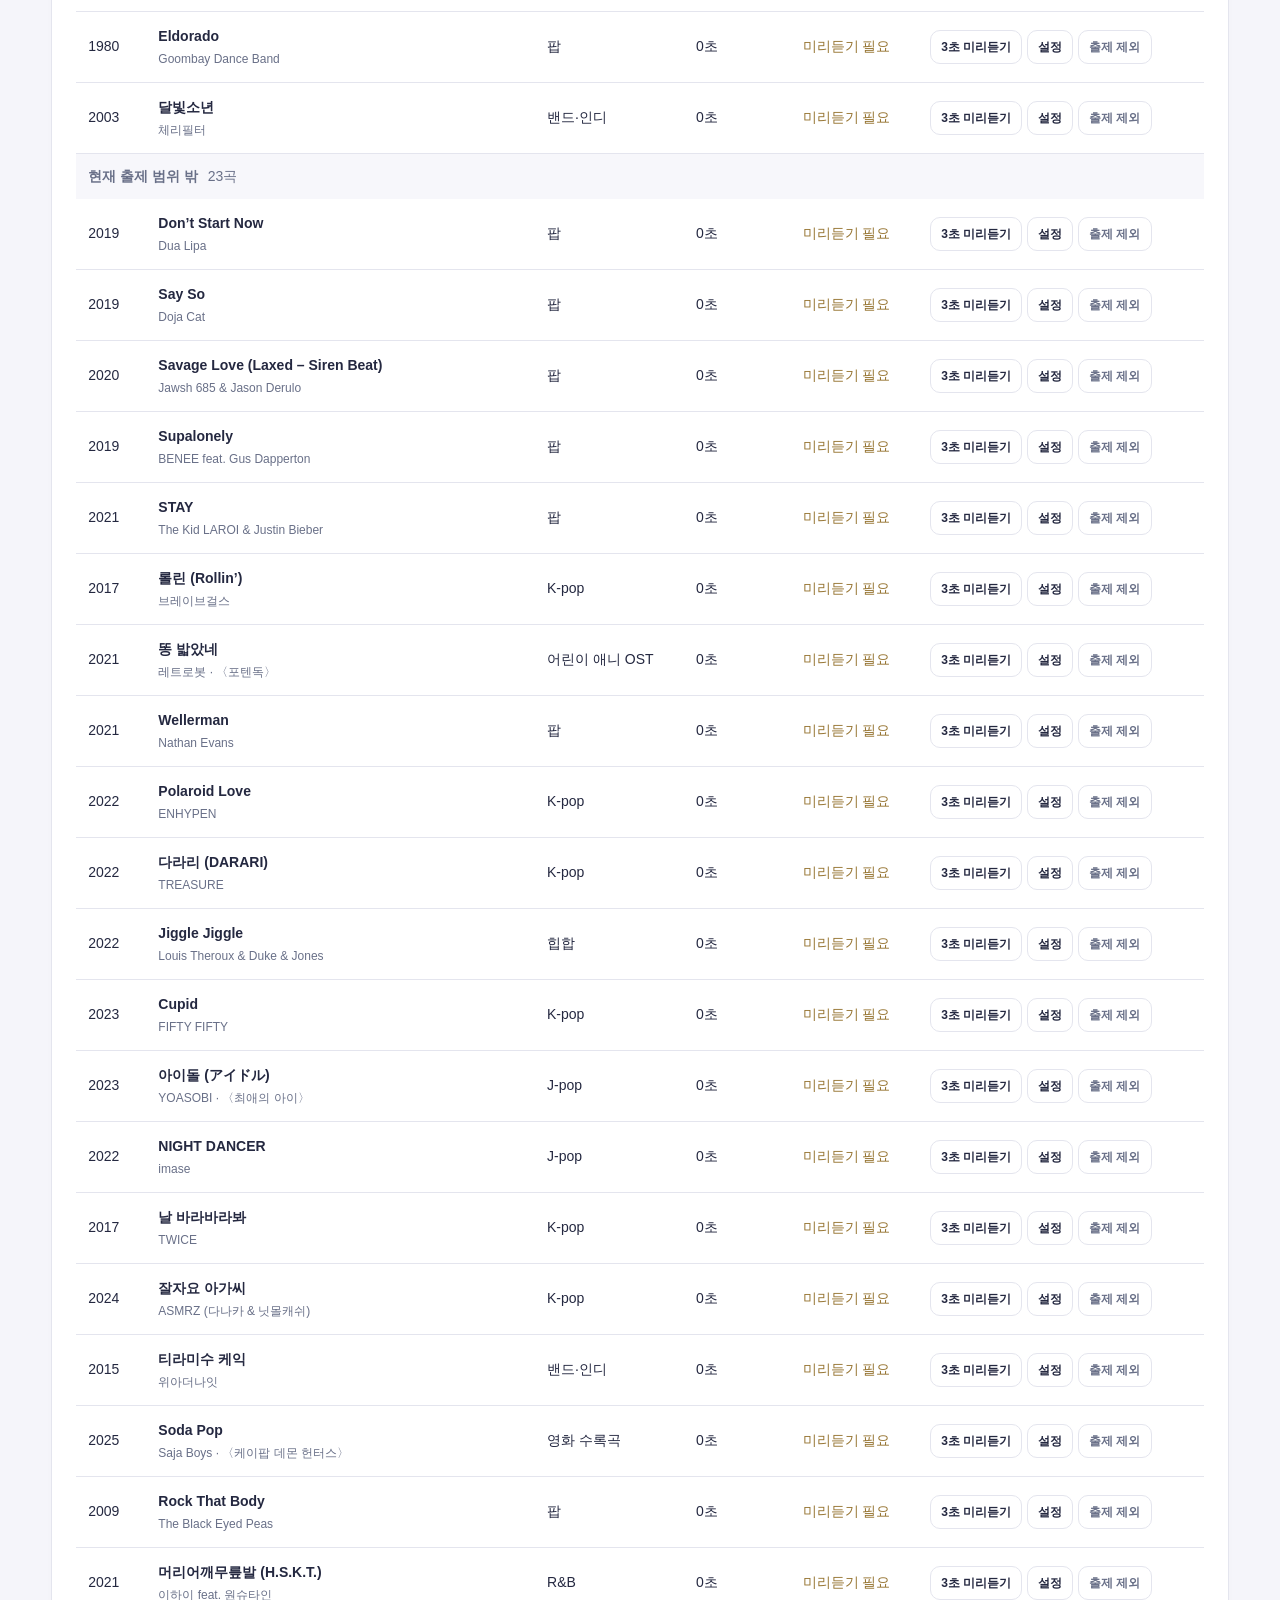
==== commit 26aee5b0: "전주 퀴즈 교사용 화면 테마 선택 추가" ====
--- a/intro-quiz/index.html
+++ b/intro-quiz/index.html
@@ -6,7 +6,7 @@
 <link rel="icon" href="../favicon.ico"><link rel="stylesheet" href="style.css">
 </head>
 <body>
-<header class="topbar"><a href="../index.html" class="brand">아나! <span>교실 플레이리스트</span></a><span class="badge">TEACHER MODE</span><button id="openTV" class="primary">▣ TV 화면 열기</button></header>
+<header class="topbar"><a href="../index.html" class="brand">아나! <span>교실 플레이리스트</span></a><span class="badge">TEACHER MODE</span><div class="theme-picker"><button id="themeToggle" class="theme-toggle" type="button" aria-label="색상 테마 선택" aria-expanded="false" aria-controls="themeMenu"><span aria-hidden="true"></span></button><div id="themeMenu" class="theme-menu" role="group" aria-label="색상 테마" hidden><button type="button" data-theme="default"><i></i>기본</button><button type="button" data-theme="dark"><i></i>다크</button><button type="button" data-theme="blue"><i></i>파랑</button><button type="button" data-theme="green"><i></i>초록</button><button type="button" data-theme="peach"><i></i>피치</button></div></div><button id="openTV" class="primary">▣ TV 화면 열기</button></header>
 <main>
 <section class="intro"><div><p class="eyebrow">LISTEN. GUESS. PLAY.</p><h1>전주 듣고 노래 맞히기</h1><p>3단계로 이루어진 음악 퀴즈</p></div></section>
 <div class="workspace">
@@ -59,5 +59,5 @@
 <label>정답용 유튜브 주소 · 교차편집 / 뮤비<input name="answerVideo" required placeholder="https://youtu.be/..."></label><label>정답 영상 시작 시간 (초)<input name="answerStart" type="number" min="0" max="86400" step="0.1" required></label>
 <div class="row"><a id="findAudio" target="_blank" rel="noopener noreferrer">YouTube Music에서 음원 찾기</a><a id="findStage" target="_blank" rel="noopener noreferrer">교차편집 찾기</a></div>
 <label class="check"><input name="checked" type="checkbox">전주와 정답 영상을 확인했어요 · 수업 준비 완료</label><p id="editError" role="alert"></p><button class="primary wide" type="submit">저장하기</button></form></dialog>
-<script type="module" src="app.mjs"></script>
+<script type="module" src="theme.mjs"></script><script type="module" src="app.mjs"></script>
 </body></html>
--- a/intro-quiz/style.css
+++ b/intro-quiz/style.css
@@ -57,3 +57,14 @@
 .filter-fold fieldset{margin:0;padding:0 10px 12px}
 .fold-actions{display:flex;gap:6px;padding:0 14px 8px}
 .fold-actions button{font-size:12px;padding:5px 10px}
+
+/* Teacher screen themes. The default values preserve the original palette. */
+:root{--page:#f5f5fa;--surface:#fff;--soft:#f7f7fb;--soft-accent:#f4f1ff;--input:#fff;--input-line:#dce0e9;--hover:#eeeafa;--hover-line:#bcb4ee;--brand:#284c82;--preview:#34315b;--preview-dark:#15162e;--preview-text:#c4c0d8;--wave:#b7aaff;--highlight:#d8ff84;--highlight-ink:#252b21;--status:#665a83;--note:#fff8e8;--note-line:#f2e4bc;--note-ink:#7c6837}
+:root[data-theme=dark]{color-scheme:dark;--ink:#edf0fb;--muted:#aab2cc;--line:#394158;--purple:#a99aff;--dark:#111728;--page:#11151f;--surface:#202635;--soft:#293145;--soft-accent:#393052;--input:#252d3d;--input-line:#4b5570;--hover:#343e55;--hover-line:#a99aff;--brand:#a9caff;--preview:#343458;--preview-dark:#111728;--preview-text:#d3d4e9;--wave:#c9bbff;--highlight:#c4e99a;--highlight-ink:#243120;--status:#c9b9ef;--note:#383326;--note-line:#695d39;--note-ink:#f0dca5}
+:root[data-theme=blue]{--ink:#213851;--muted:#627b95;--line:#d3e2ef;--purple:#216bb7;--page:#eef6fc;--surface:#fff;--soft:#eaf3fa;--soft-accent:#e4f2ff;--hover:#e5f2ff;--hover-line:#8dbdea;--brand:#216bb7;--preview:#285a86;--preview-dark:#102f50;--wave:#a9d9ff;--highlight:#abedfa;--highlight-ink:#173d50;--status:#28638f}
+:root[data-theme=green]{--ink:#263d35;--muted:#667e72;--line:#d6e6d8;--purple:#288164;--page:#f0f8f2;--surface:#fff;--soft:#edf6ef;--soft-accent:#e4f5e9;--hover:#e5f3e9;--hover-line:#8fc9a3;--brand:#28745a;--preview:#315d4c;--preview-dark:#142d29;--wave:#a9e6c3;--highlight:#e2ef9d;--highlight-ink:#31421d;--status:#3b765c}
+:root[data-theme=peach]{--ink:#503735;--muted:#8c706e;--line:#efdcd6;--purple:#b65e60;--page:#fff5f0;--surface:#fffdfb;--soft:#fff0e9;--soft-accent:#ffe8df;--hover:#ffebe2;--hover-line:#e6aea0;--brand:#a85557;--preview:#805054;--preview-dark:#392632;--wave:#ffccc0;--highlight:#ffe4a7;--highlight-ink:#513a27;--status:#9f5c5c}
+body{background:var(--page)}.topbar,.panel,dialog{background:var(--surface)}.brand{color:var(--brand)}.brand span,.badge{color:var(--muted)}button,.button{background:var(--surface)}button:hover,.button:hover{background:var(--hover);border-color:var(--hover-line)}.primary{background:var(--purple);color:#fff}.primary:hover,.request-fab:hover{background:var(--brand);color:#fff}.pill,.year-choice,.filter-fold,.connection{background:var(--soft-accent);color:var(--ink)}label input:not([type=checkbox]),select{background-color:var(--input);border-color:var(--input-line)}.stage-preview{background:radial-gradient(ellipse at 50% 30%,var(--preview),var(--preview-dark) 70%)}.stage-preview p{color:var(--preview-text)}.record div,.accent{background:var(--highlight);color:var(--highlight-ink)}.wave{color:var(--wave)}.levels button.selected{background:var(--soft-accent)}.status{color:var(--status)}.notice{background:var(--note);border-color:var(--note-line);color:var(--note-ink)}th,#songs .bank-group:not(:first-child) th{background:var(--soft);color:var(--muted)}td{border-color:var(--line)}#songs .bank-group th{background:var(--soft-accent);color:var(--ink)}#songs .added{background:var(--soft-accent)}#songs .modified{background:var(--soft)}.added .song-label,.modified .song-label{background:var(--soft-accent);color:var(--ink)}
+.theme-picker{position:relative;flex:none}.theme-toggle{width:40px;height:40px;border-radius:50%;padding:6px;display:grid;place-items:center}.theme-toggle span{width:24px;height:24px;border-radius:50%;background:linear-gradient(135deg,var(--purple) 50%,var(--page) 50%);border:1px solid var(--line)}.theme-menu{position:absolute;top:calc(100% + 10px);right:0;z-index:30;width:142px;padding:6px;background:var(--surface);border:1px solid var(--line);border-radius:12px;box-shadow:0 12px 30px #14162830}.theme-menu[hidden]{display:none}.theme-menu button{display:flex;align-items:center;gap:9px;width:100%;padding:8px 10px;border:0;text-align:left;font-size:13px}.theme-menu button[aria-pressed=true]{background:var(--soft-accent)}.theme-menu button[aria-pressed=true]::after{content:'✓';margin-left:auto}.theme-menu i{width:18px;height:18px;border-radius:50%;background:#6452d8}.theme-menu [data-theme=dark] i{background:#202635}.theme-menu [data-theme=blue] i{background:#216bb7}.theme-menu [data-theme=green] i{background:#288164}.theme-menu [data-theme=peach] i{background:#b65e60}
+@media(max-width:720px){.theme-picker{margin-left:auto}.topbar>button{margin-left:0}}
+:root[data-theme=dark] .primary,:root[data-theme=dark] .request-fab{background:#7664d6;color:#fff}:root[data-theme=dark] .primary:hover,:root[data-theme=dark] .request-fab:hover{background:#6554bb}:root[data-theme=dark] .record{background:repeating-radial-gradient(circle,#292840 0 2px,#35334f 3px 4px)}
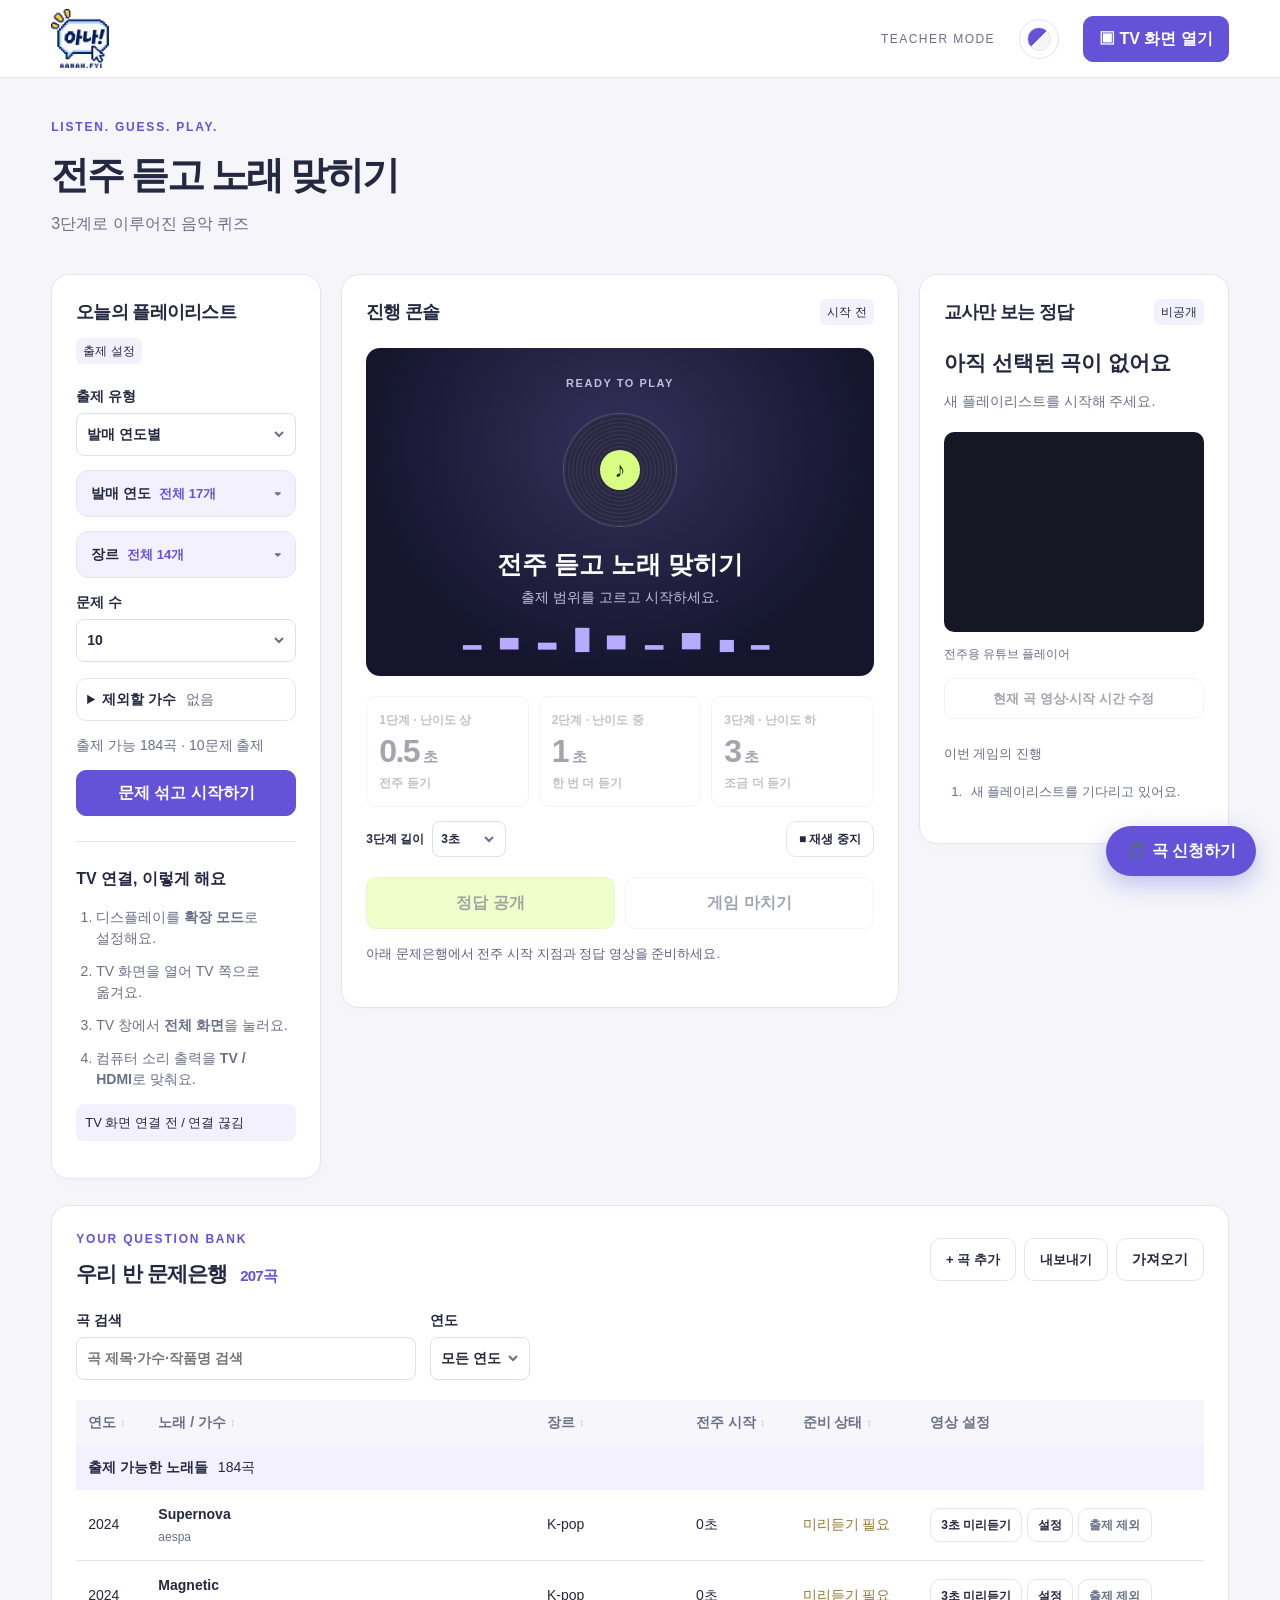
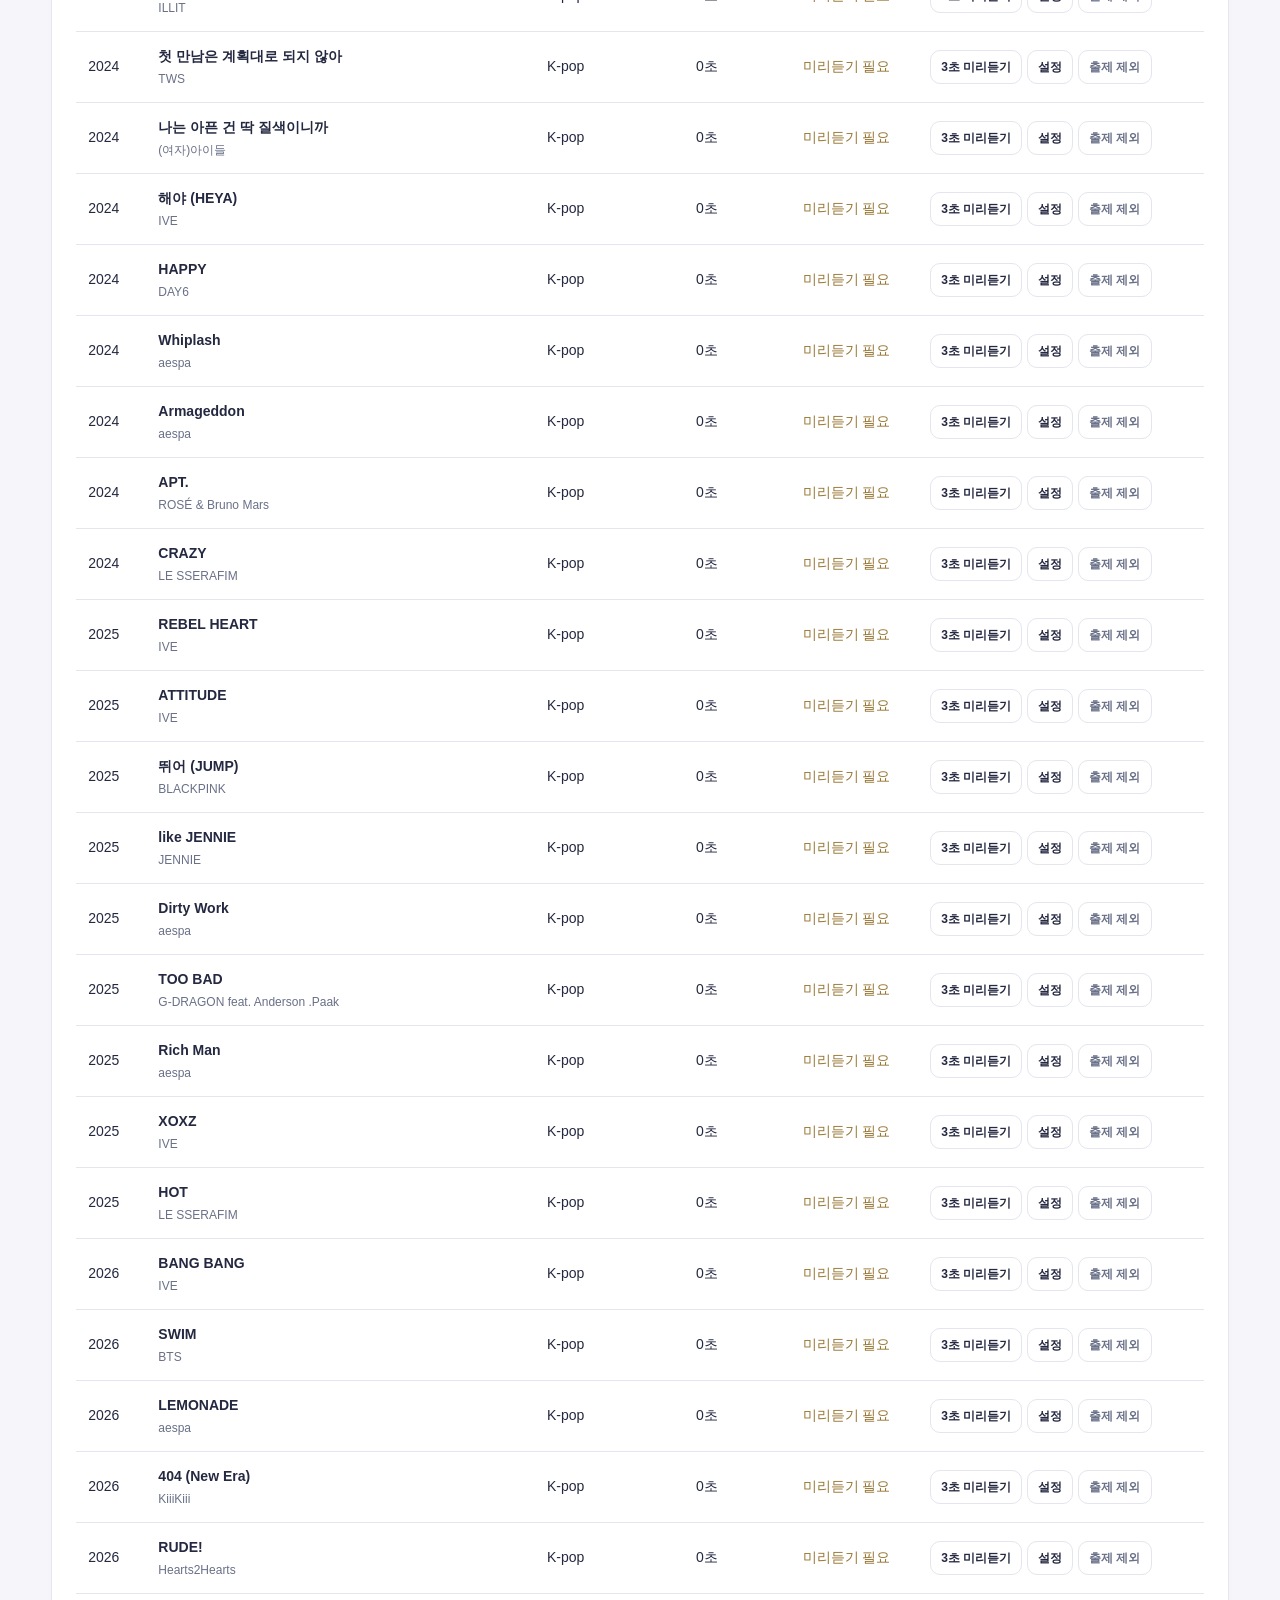
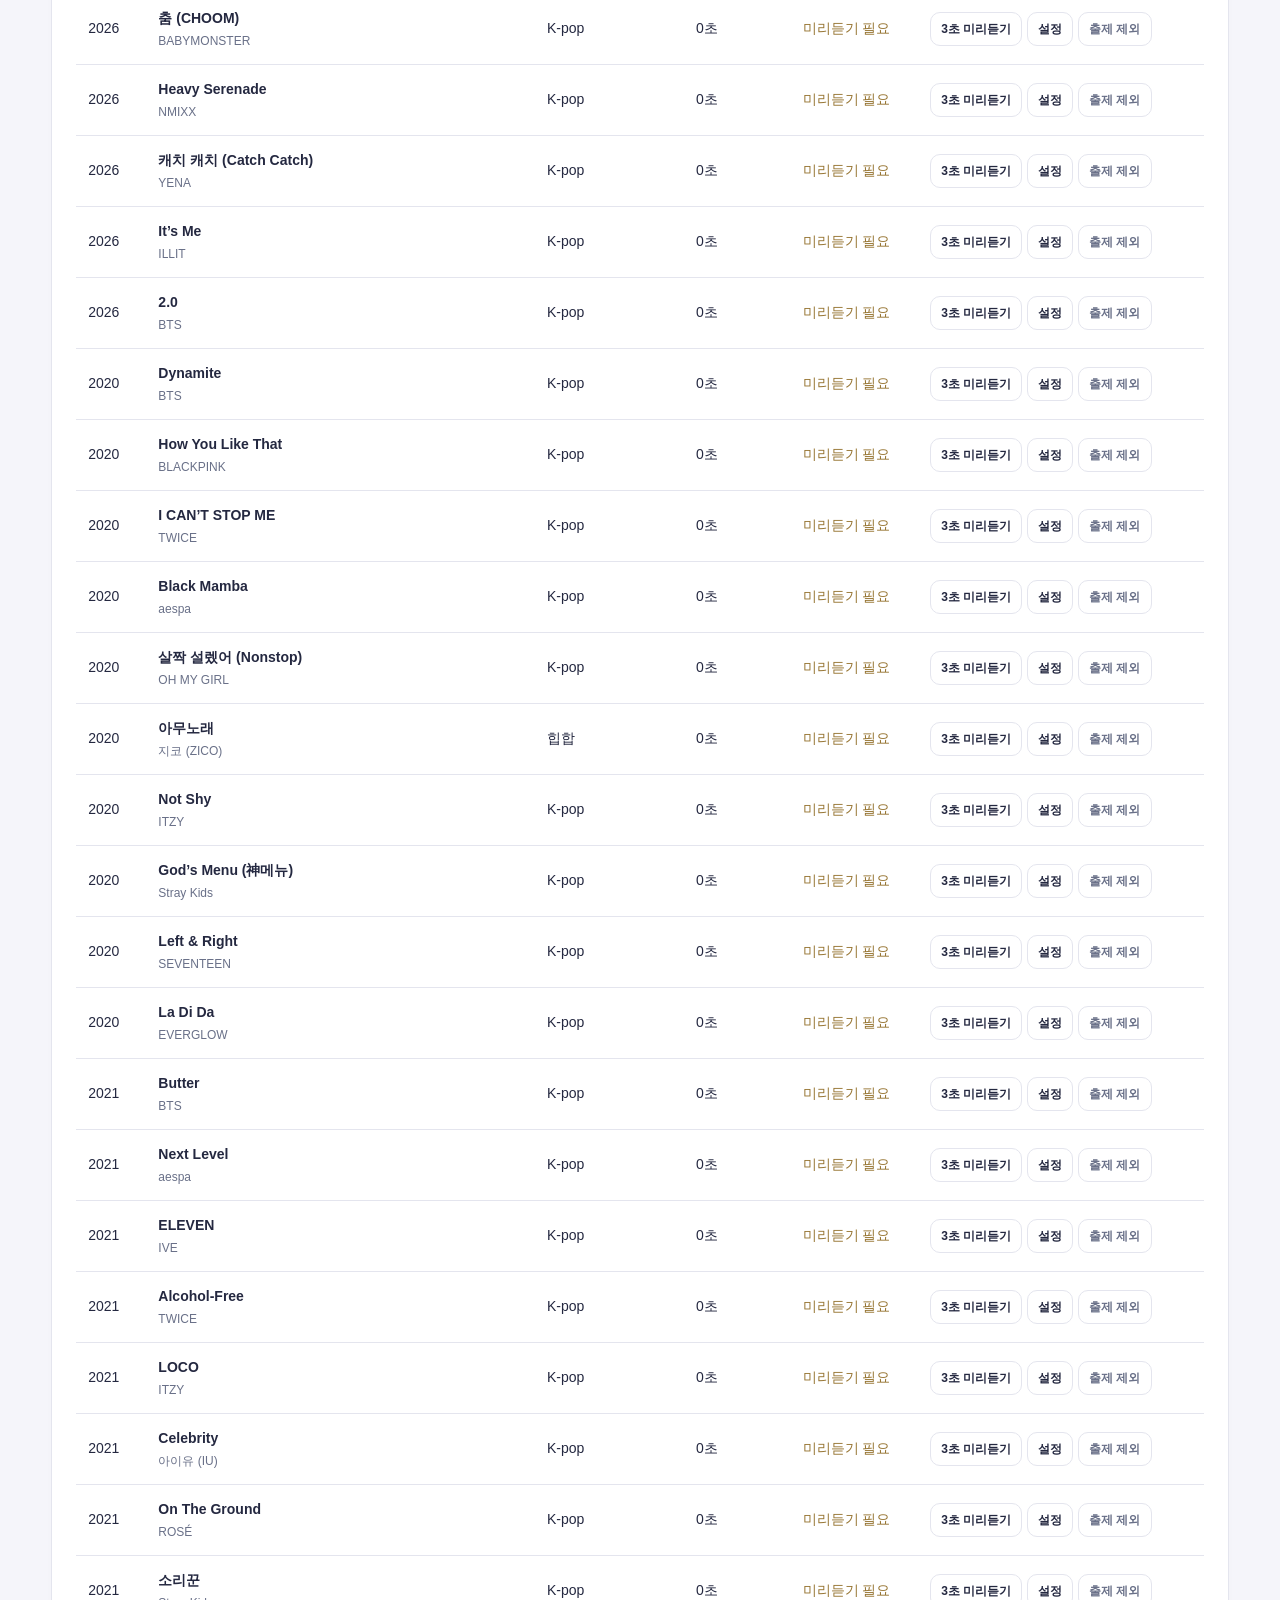
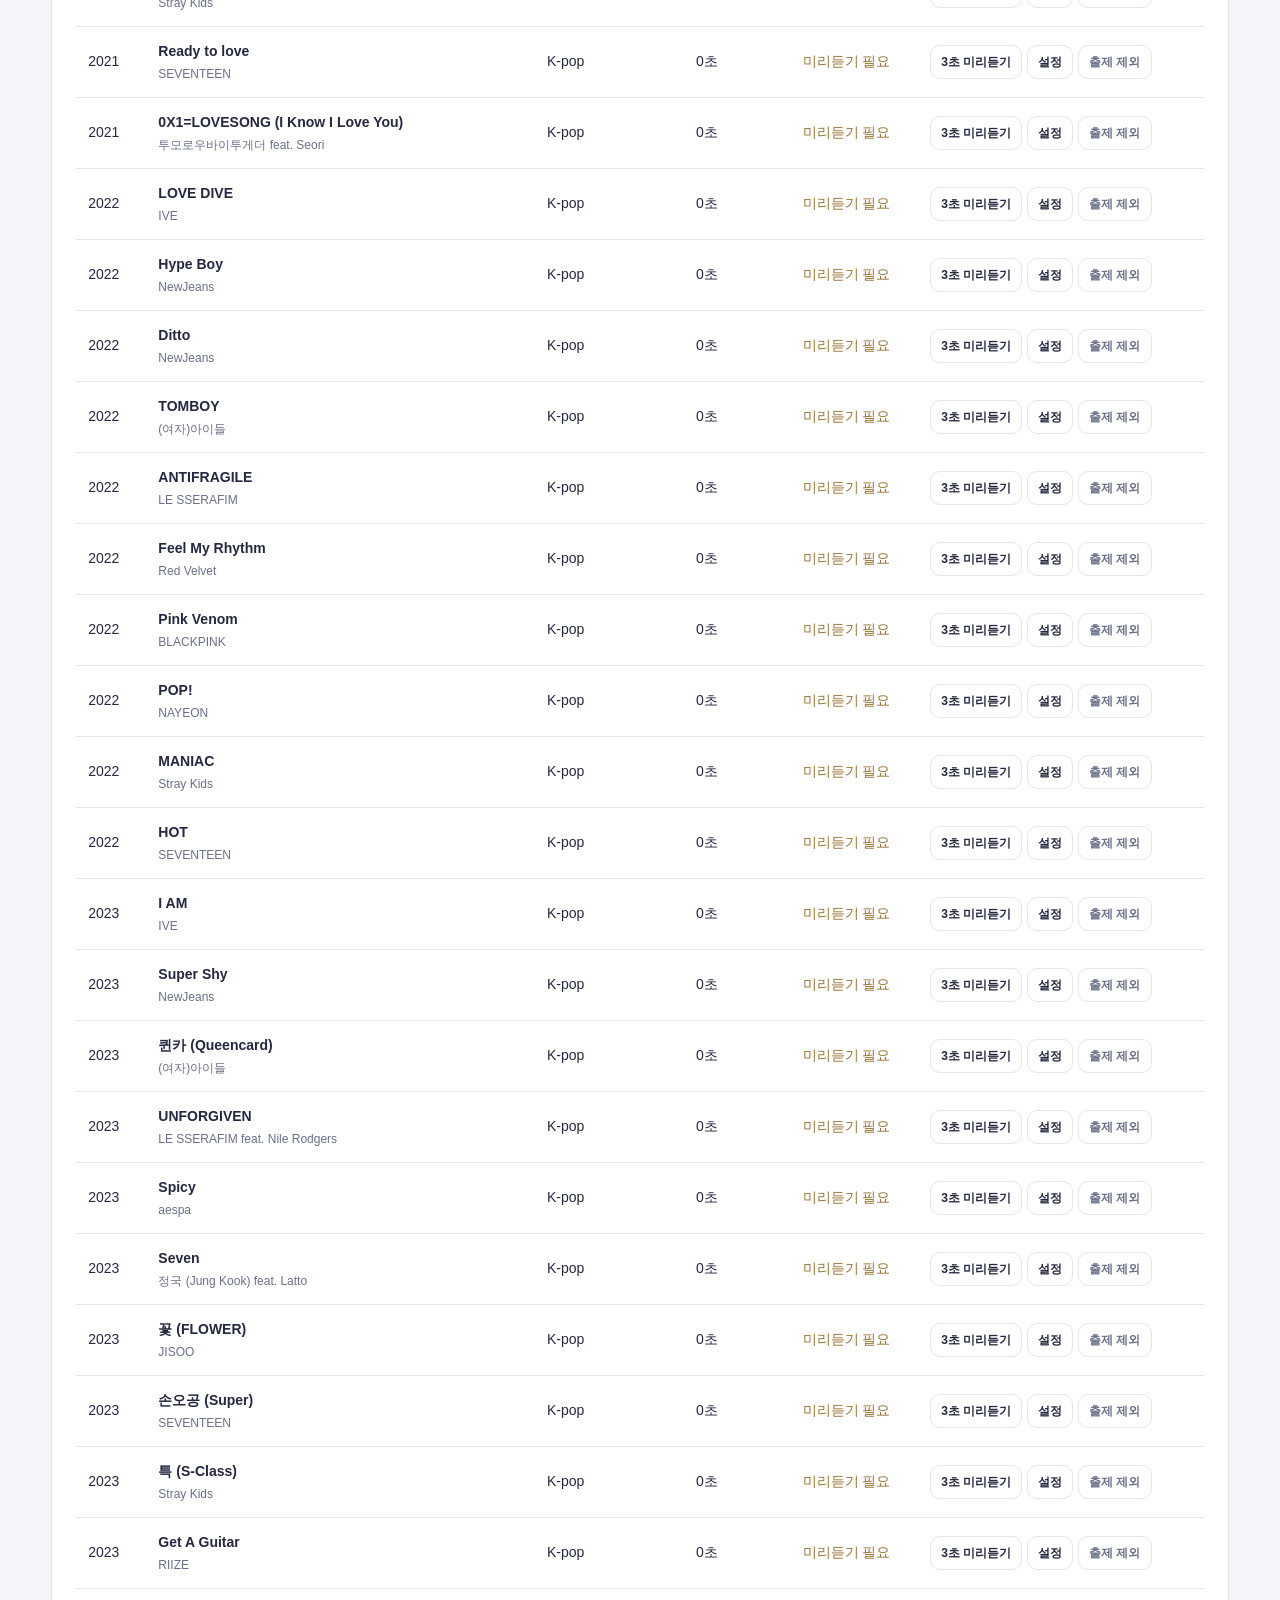
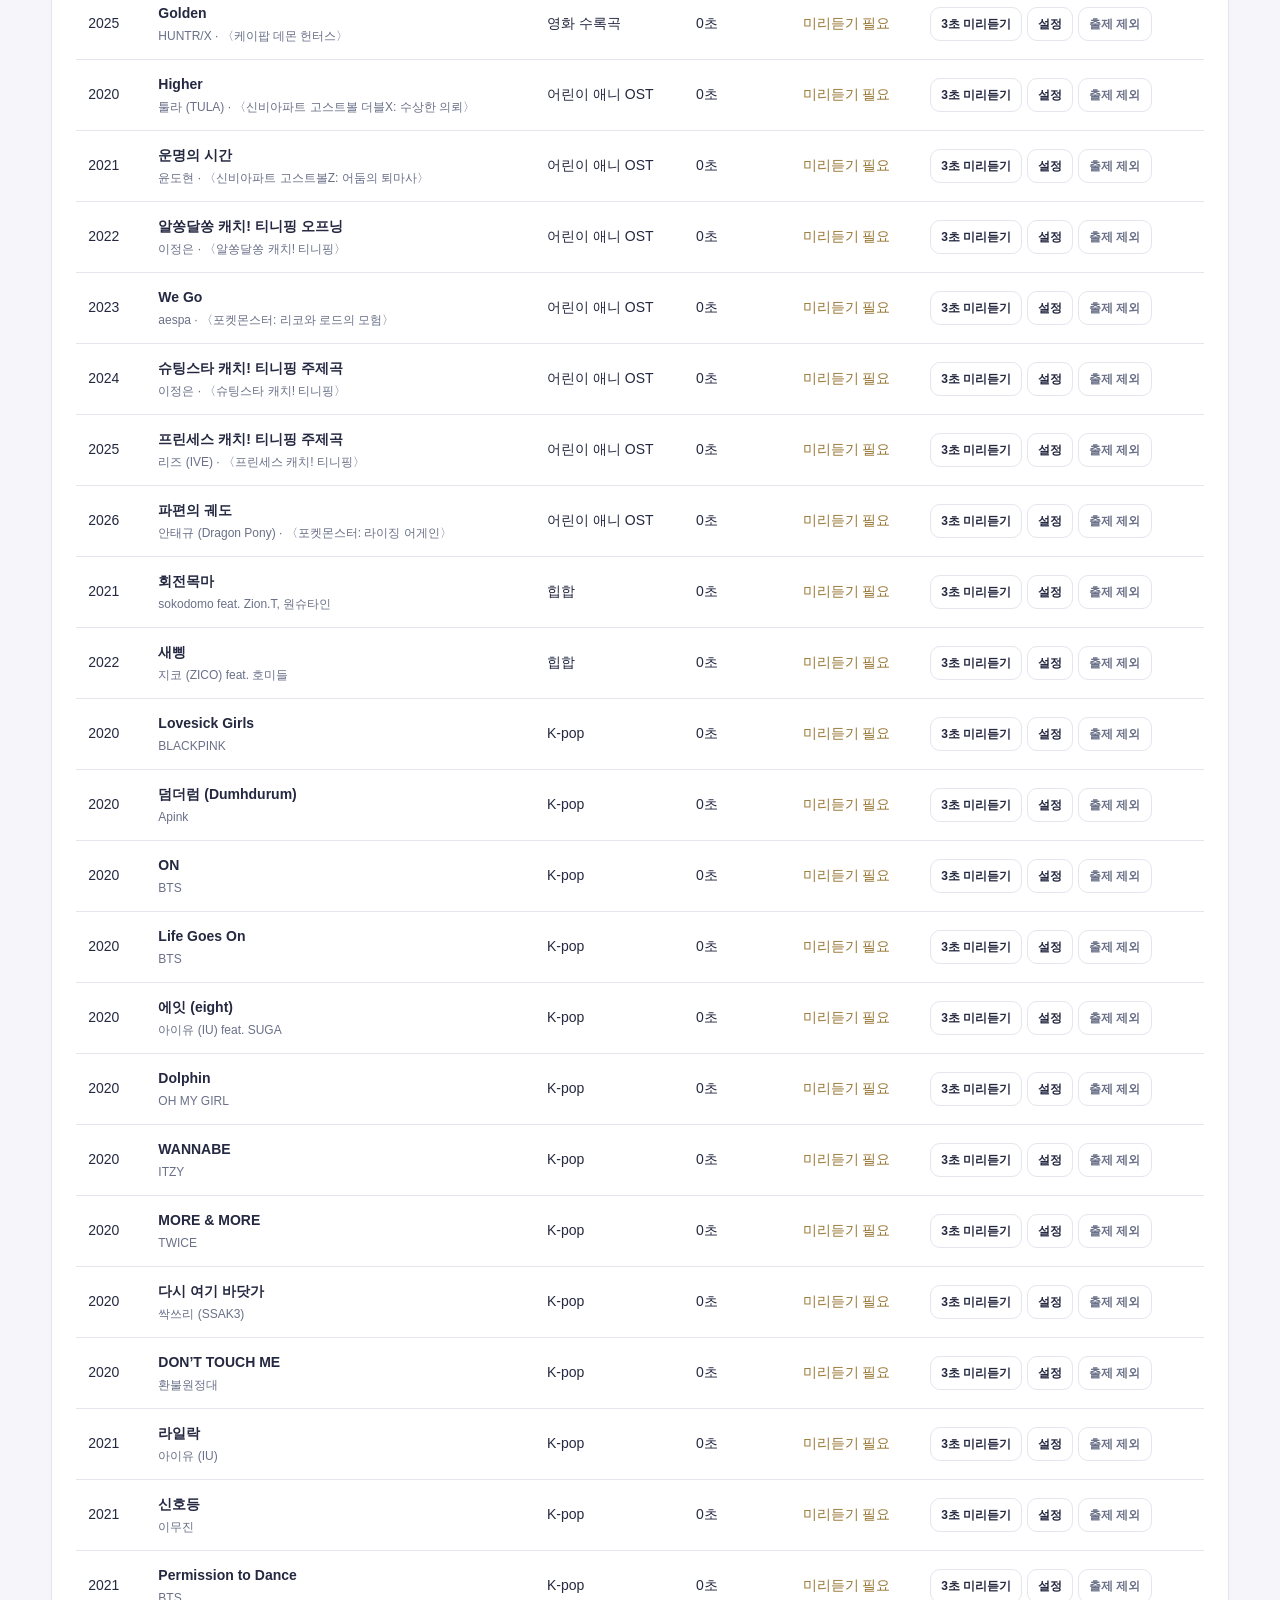
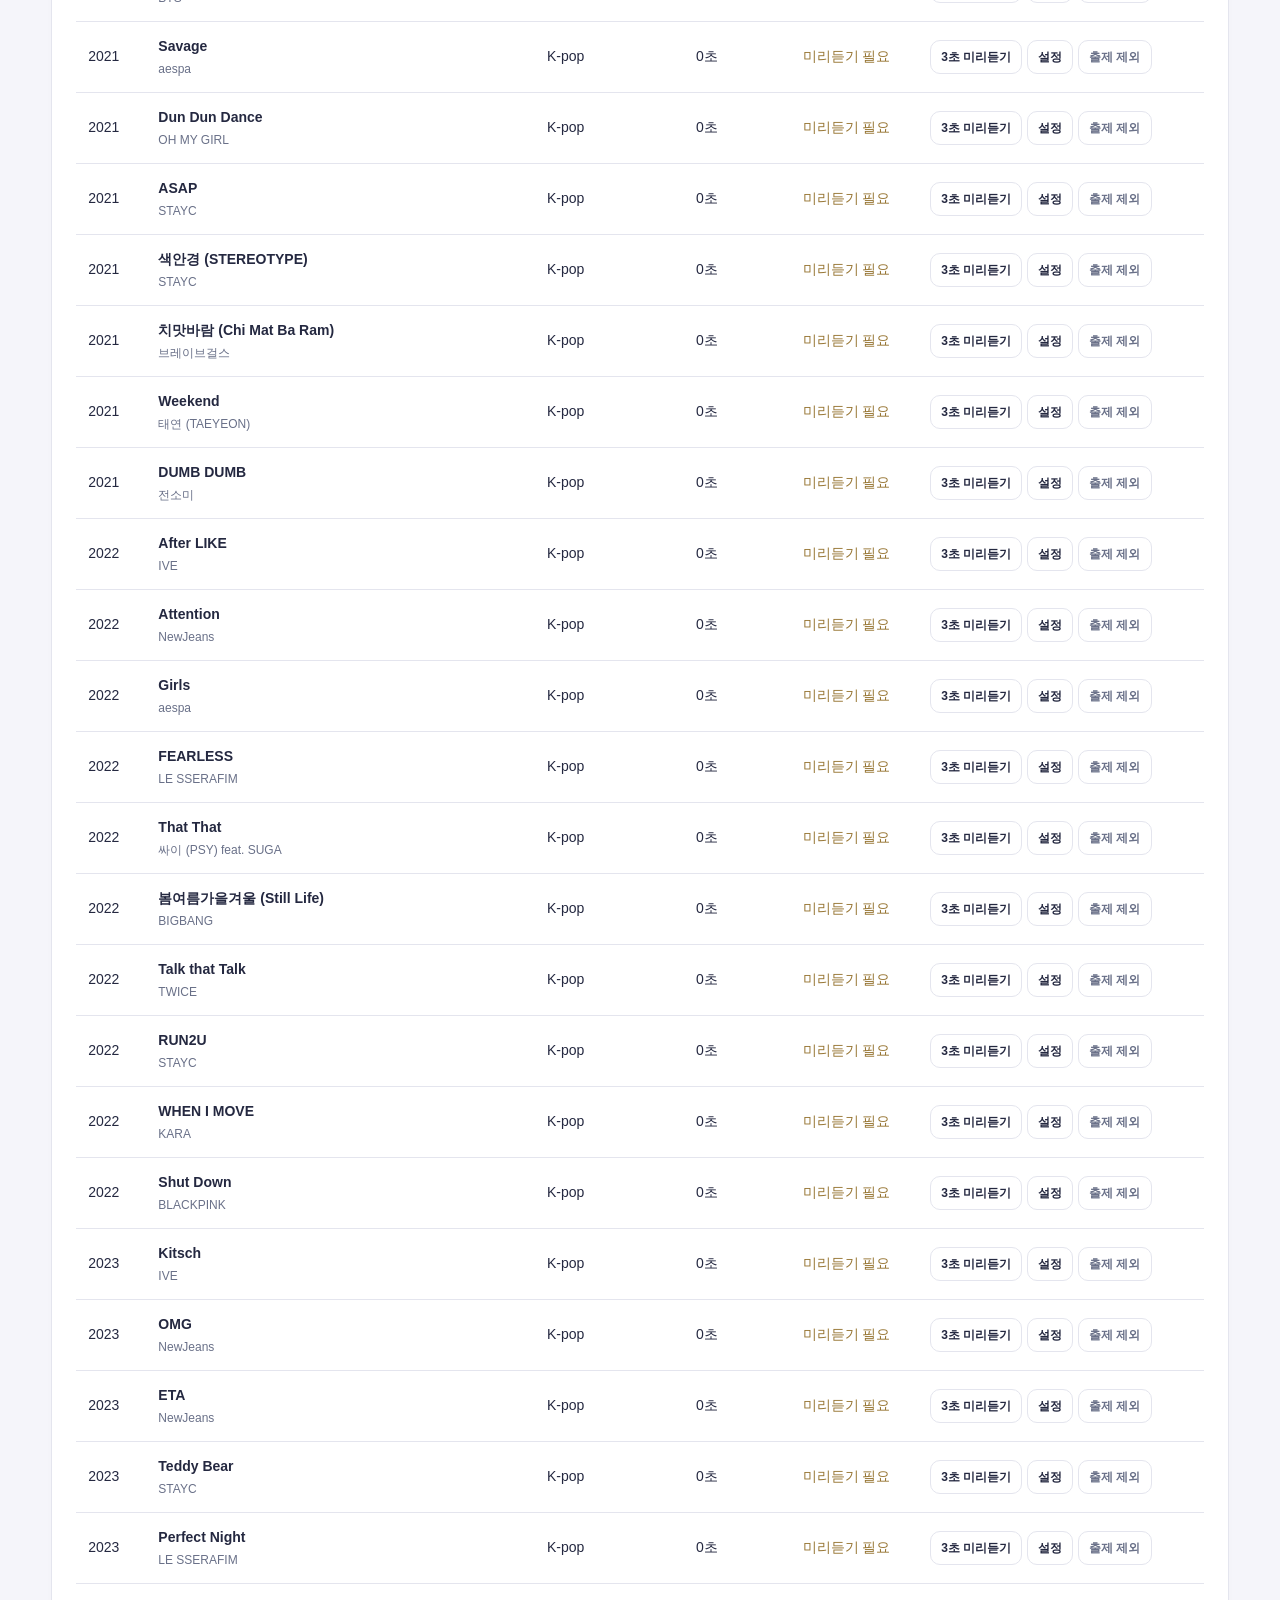
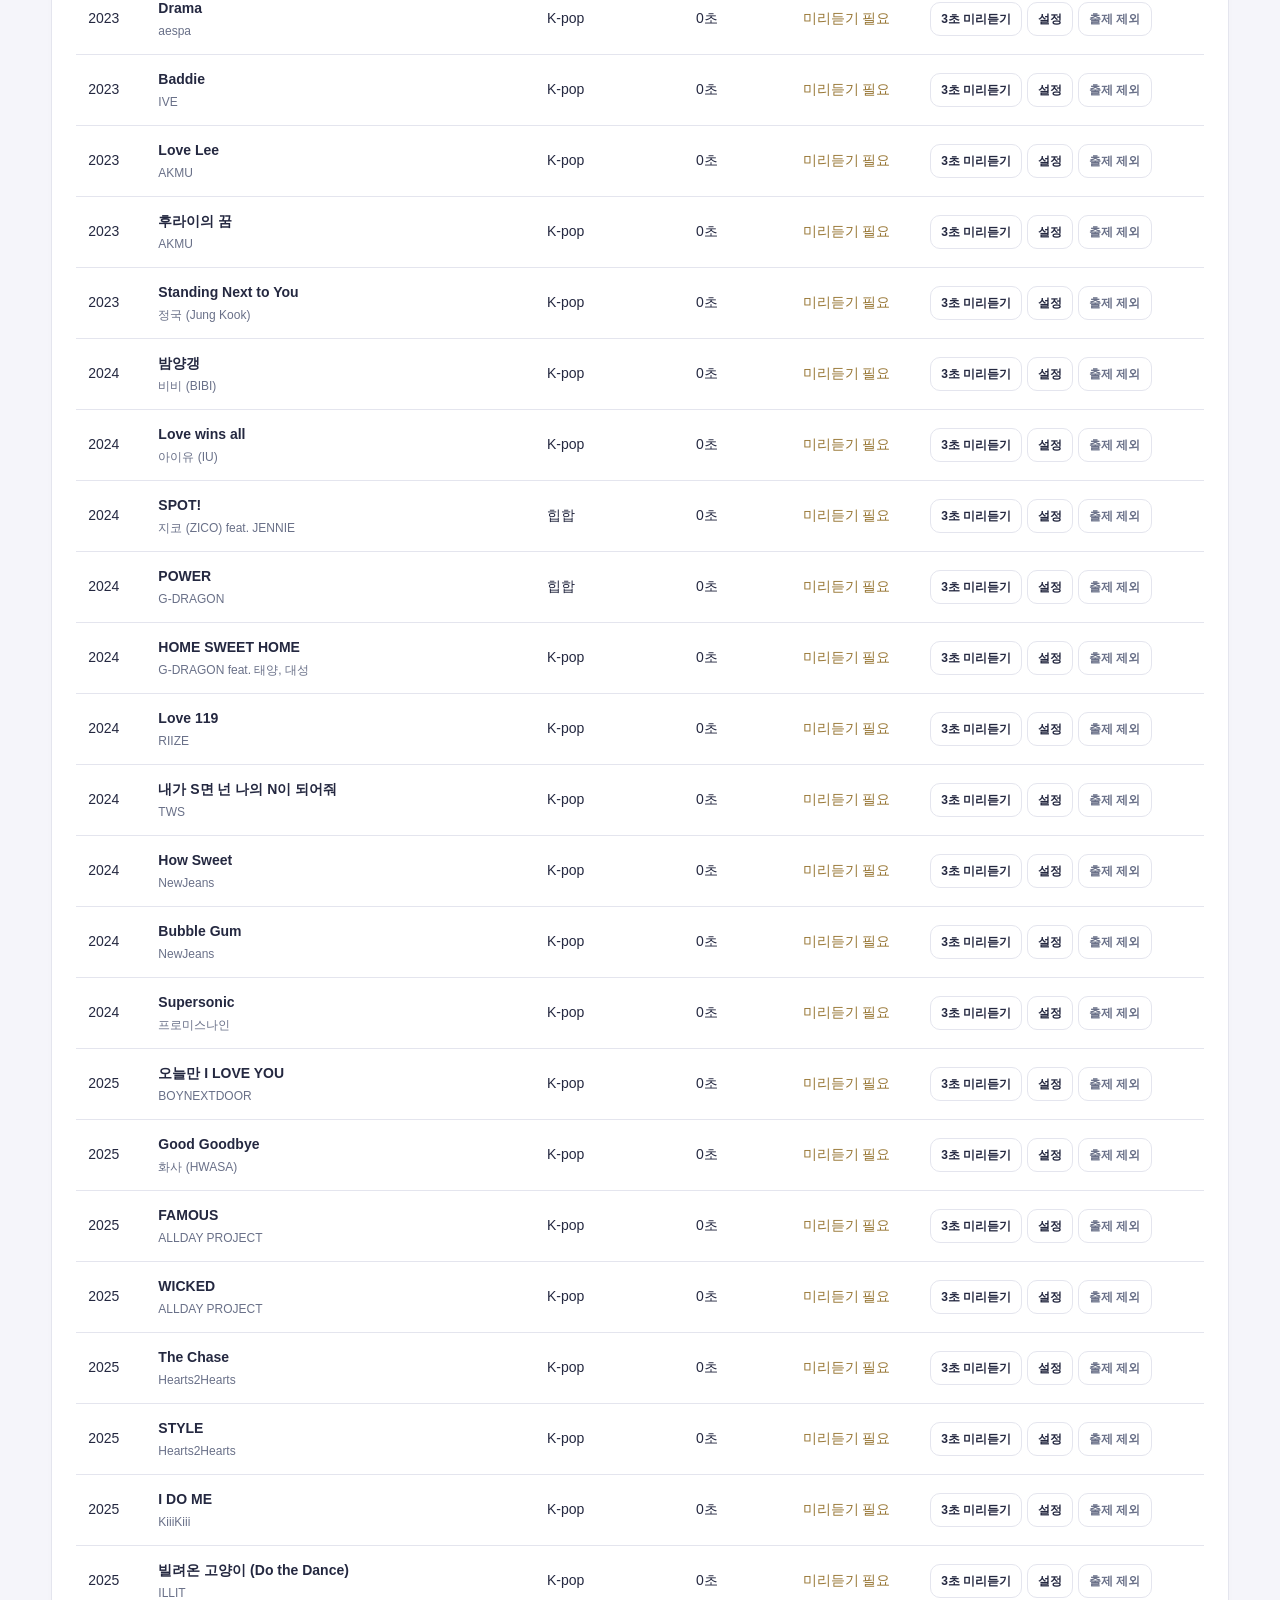
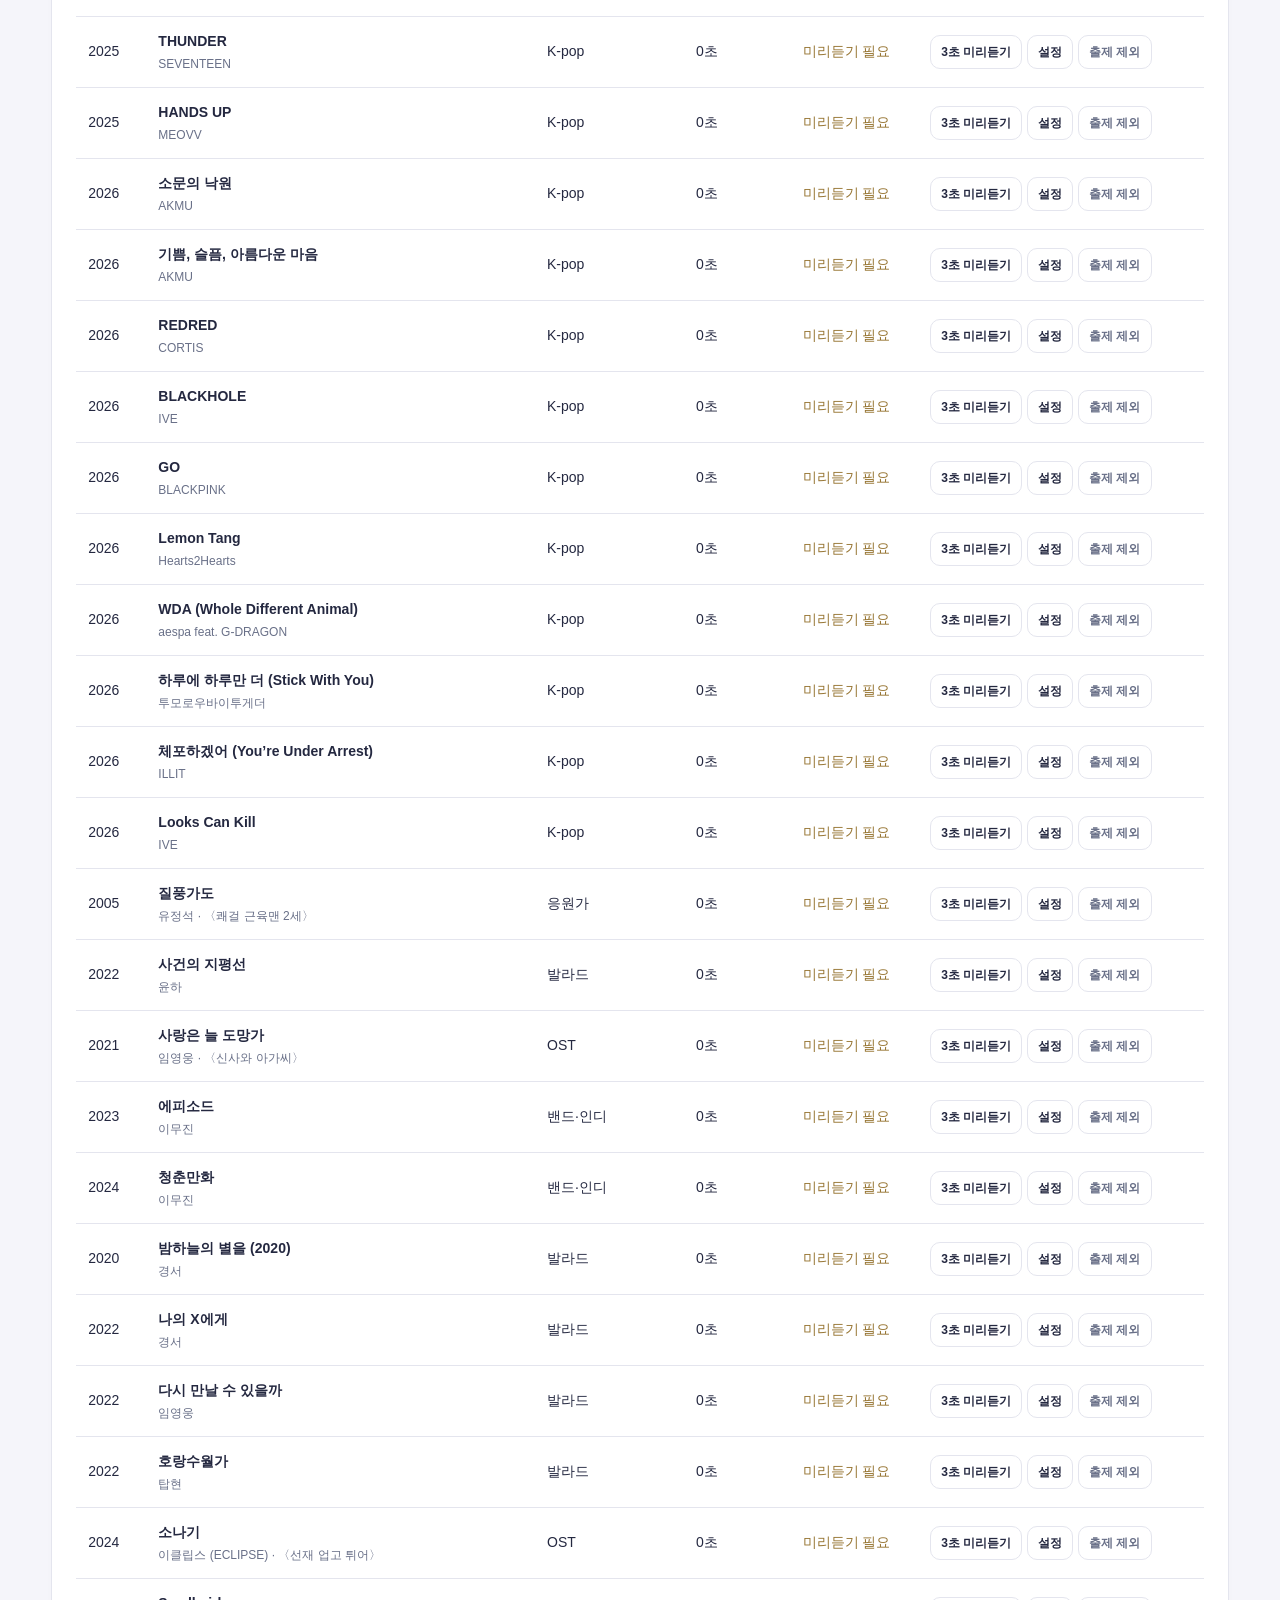
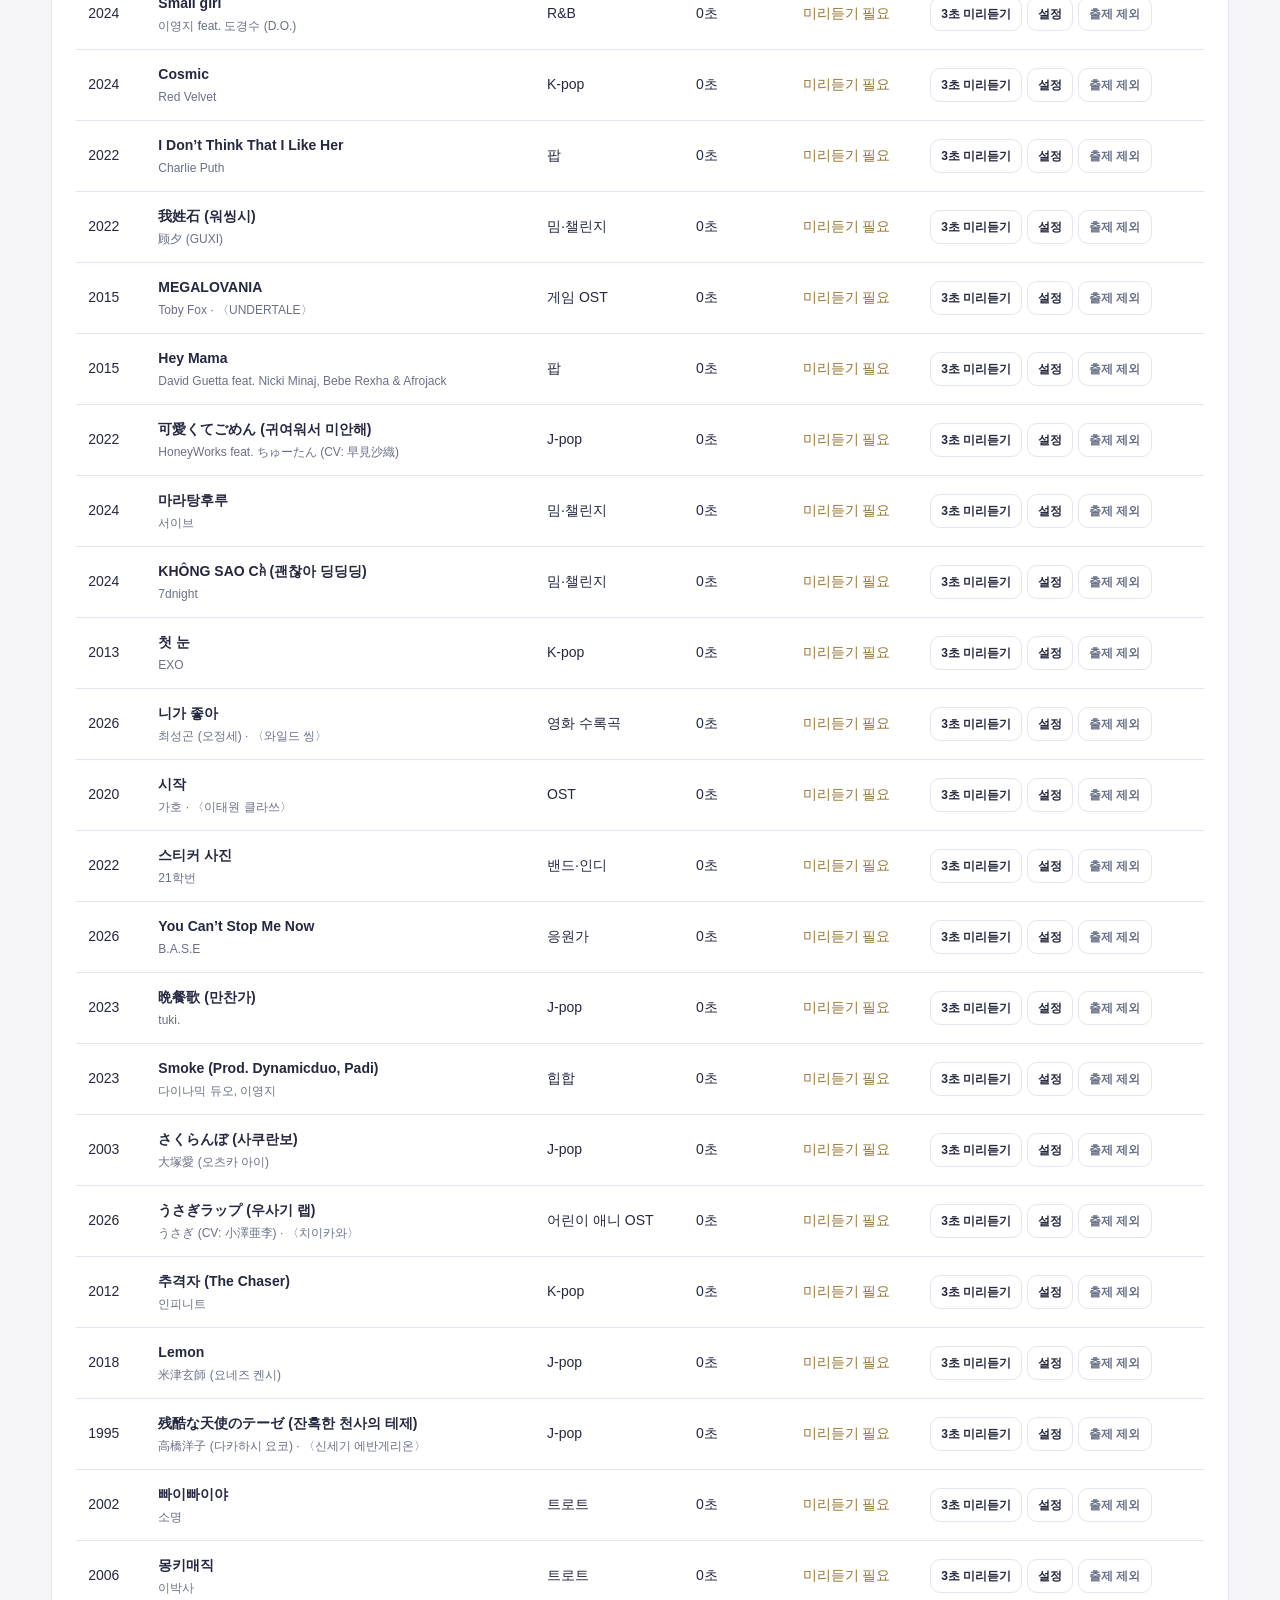
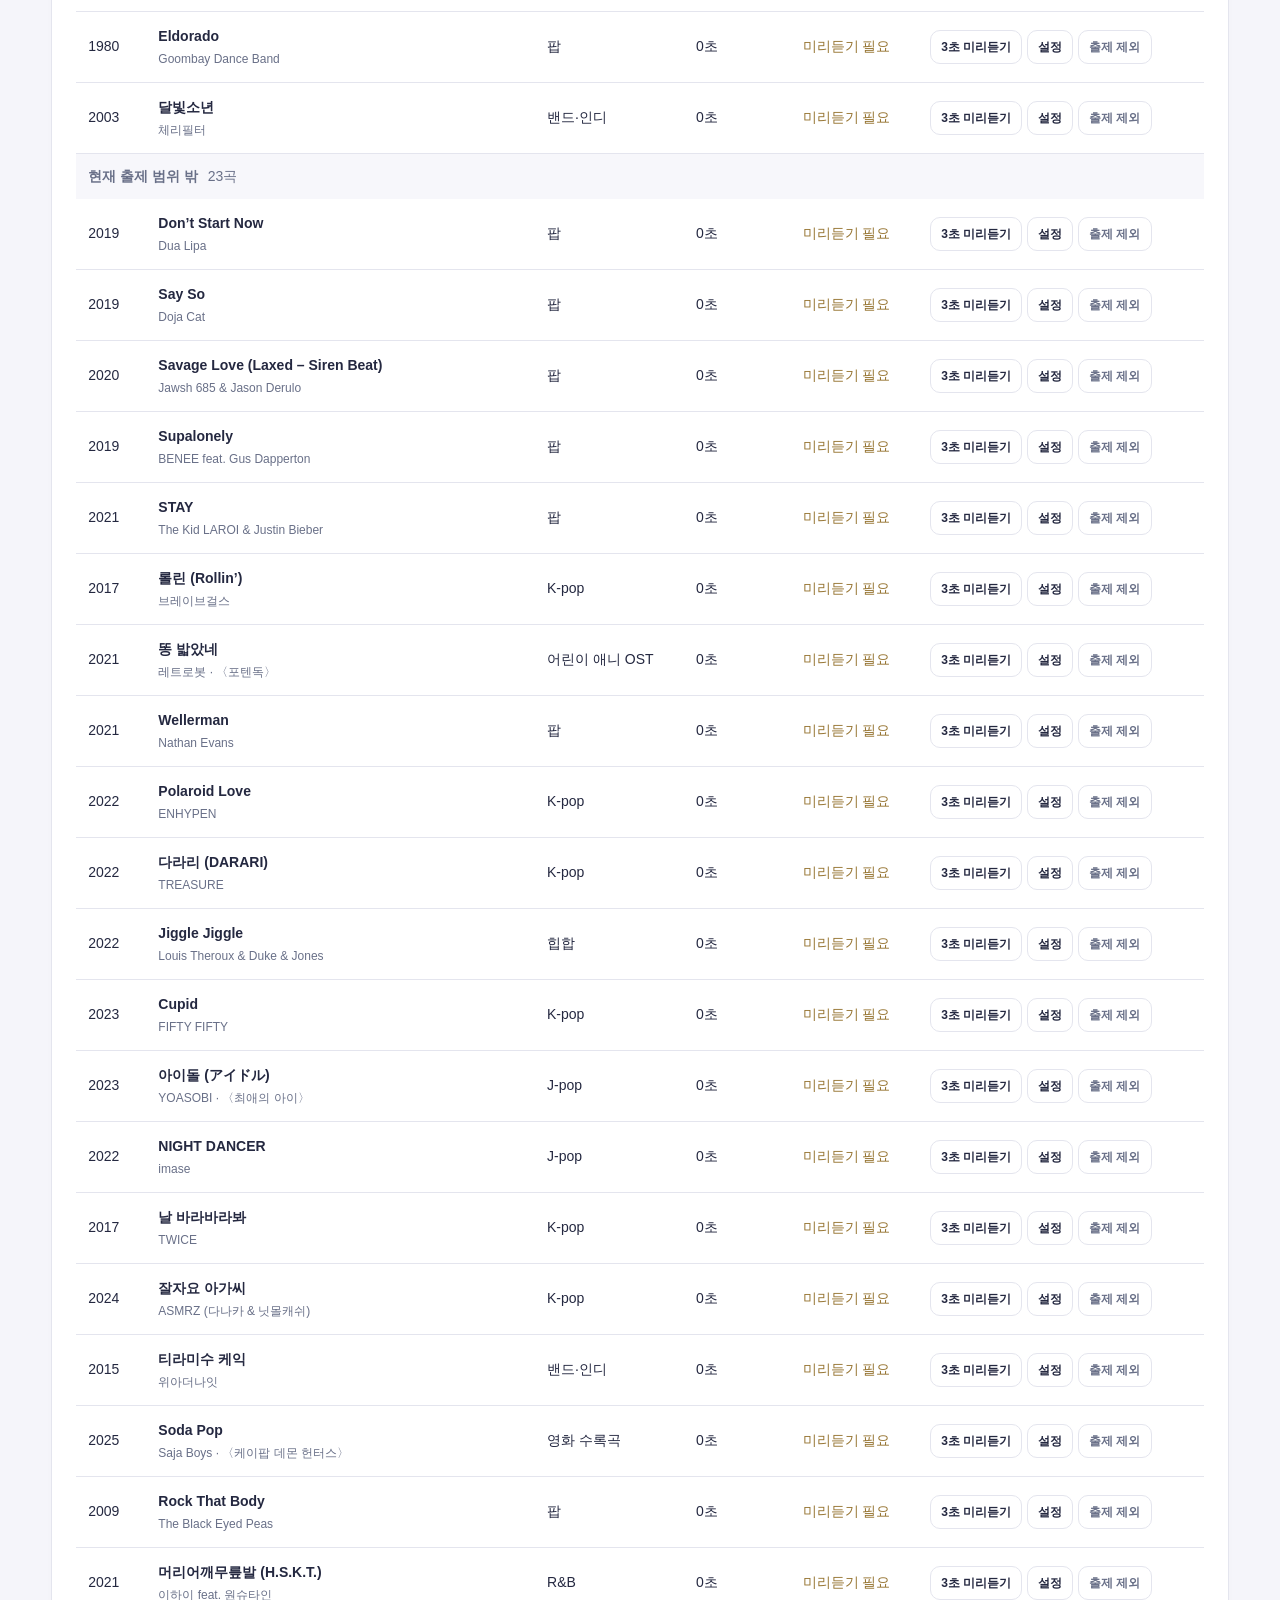
==== commit 09034e07: "전주 퀴즈 상단에 아나 전체 로고 적용" ====
--- a/intro-quiz/index.html
+++ b/intro-quiz/index.html
@@ -6,7 +6,7 @@
 <link rel="icon" href="../favicon.ico"><link rel="stylesheet" href="style.css">
 </head>
 <body>
-<header class="topbar"><a href="../index.html" class="brand">아나! <span>교실 플레이리스트</span></a><span class="badge">TEACHER MODE</span><div class="theme-picker"><button id="themeToggle" class="theme-toggle" type="button" aria-label="색상 테마 선택" aria-expanded="false" aria-controls="themeMenu"><span aria-hidden="true"></span></button><div id="themeMenu" class="theme-menu" role="group" aria-label="색상 테마" hidden><button type="button" data-theme="default"><i></i>기본</button><button type="button" data-theme="dark"><i></i>다크</button><button type="button" data-theme="blue"><i></i>파랑</button><button type="button" data-theme="green"><i></i>초록</button><button type="button" data-theme="peach"><i></i>피치</button></div></div><button id="openTV" class="primary">▣ TV 화면 열기</button></header>
+<header class="topbar"><a href="../index.html" class="brand" aria-label="아나! 홈"><img src="../assets/logo.png" alt="아나! 로고" width="520" height="530"></a><span class="badge">TEACHER MODE</span><div class="theme-picker"><button id="themeToggle" class="theme-toggle" type="button" aria-label="색상 테마 선택" aria-expanded="false" aria-controls="themeMenu"><span aria-hidden="true"></span></button><div id="themeMenu" class="theme-menu" role="group" aria-label="색상 테마" hidden><button type="button" data-theme="default"><i></i>기본</button><button type="button" data-theme="dark"><i></i>다크</button><button type="button" data-theme="blue"><i></i>파랑</button><button type="button" data-theme="green"><i></i>초록</button><button type="button" data-theme="peach"><i></i>피치</button></div></div><button id="openTV" class="primary">▣ TV 화면 열기</button></header>
 <main>
 <section class="intro"><div><p class="eyebrow">LISTEN. GUESS. PLAY.</p><h1>전주 듣고 노래 맞히기</h1><p>3단계로 이루어진 음악 퀴즈</p></div></section>
 <div class="workspace">
--- a/intro-quiz/style.css
+++ b/intro-quiz/style.css
@@ -68,3 +68,4 @@
 .theme-picker{position:relative;flex:none}.theme-toggle{width:40px;height:40px;border-radius:50%;padding:6px;display:grid;place-items:center}.theme-toggle span{width:24px;height:24px;border-radius:50%;background:linear-gradient(135deg,var(--purple) 50%,var(--page) 50%);border:1px solid var(--line)}.theme-menu{position:absolute;top:calc(100% + 10px);right:0;z-index:30;width:142px;padding:6px;background:var(--surface);border:1px solid var(--line);border-radius:12px;box-shadow:0 12px 30px #14162830}.theme-menu[hidden]{display:none}.theme-menu button{display:flex;align-items:center;gap:9px;width:100%;padding:8px 10px;border:0;text-align:left;font-size:13px}.theme-menu button[aria-pressed=true]{background:var(--soft-accent)}.theme-menu button[aria-pressed=true]::after{content:'✓';margin-left:auto}.theme-menu i{width:18px;height:18px;border-radius:50%;background:#6452d8}.theme-menu [data-theme=dark] i{background:#202635}.theme-menu [data-theme=blue] i{background:#216bb7}.theme-menu [data-theme=green] i{background:#288164}.theme-menu [data-theme=peach] i{background:#b65e60}
 @media(max-width:720px){.theme-picker{margin-left:auto}.topbar>button{margin-left:0}}
 :root[data-theme=dark] .primary,:root[data-theme=dark] .request-fab{background:#7664d6;color:#fff}:root[data-theme=dark] .primary:hover,:root[data-theme=dark] .request-fab:hover{background:#6554bb}:root[data-theme=dark] .record{background:repeating-radial-gradient(circle,#292840 0 2px,#35334f 3px 4px)}
+.topbar .brand{display:flex;align-items:center;flex:none}.topbar .brand img{display:block;width:58px;height:59px;object-fit:contain}@media(max-width:720px){.topbar .brand img{width:48px;height:49px}}
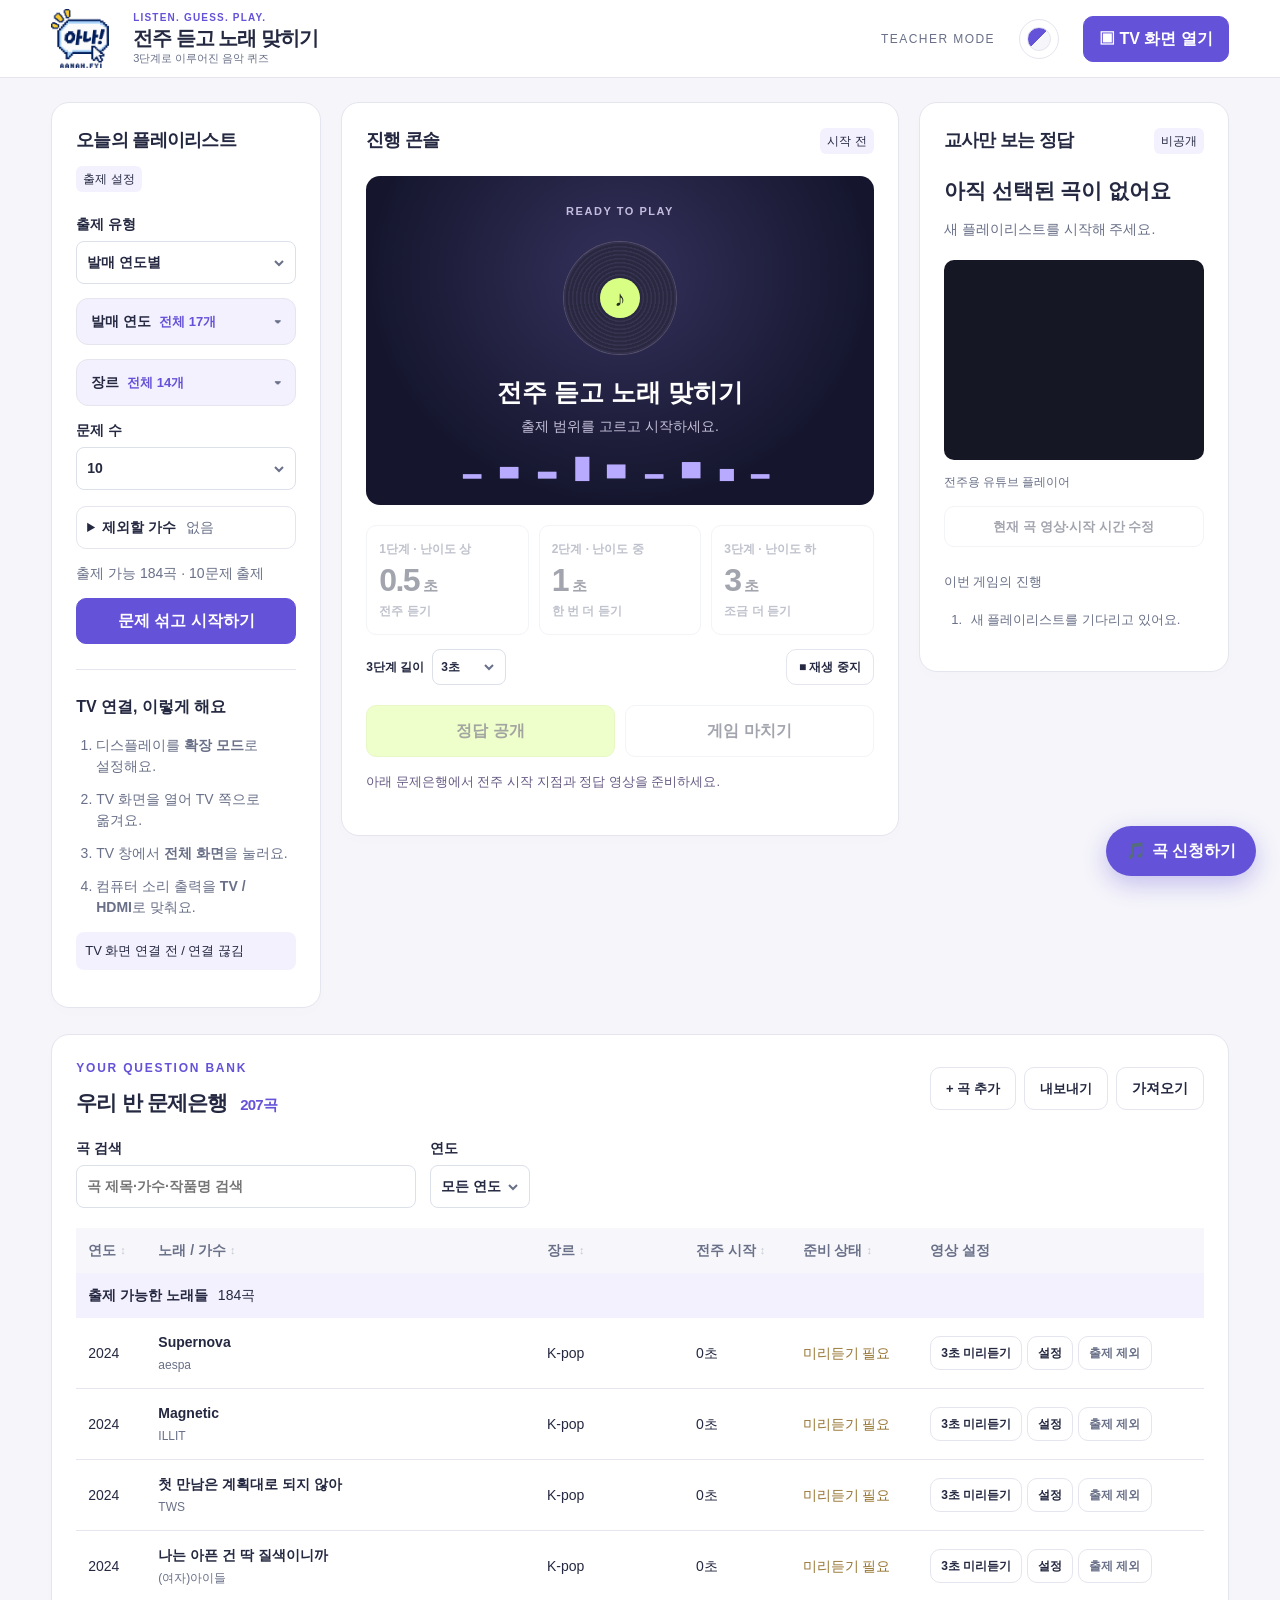
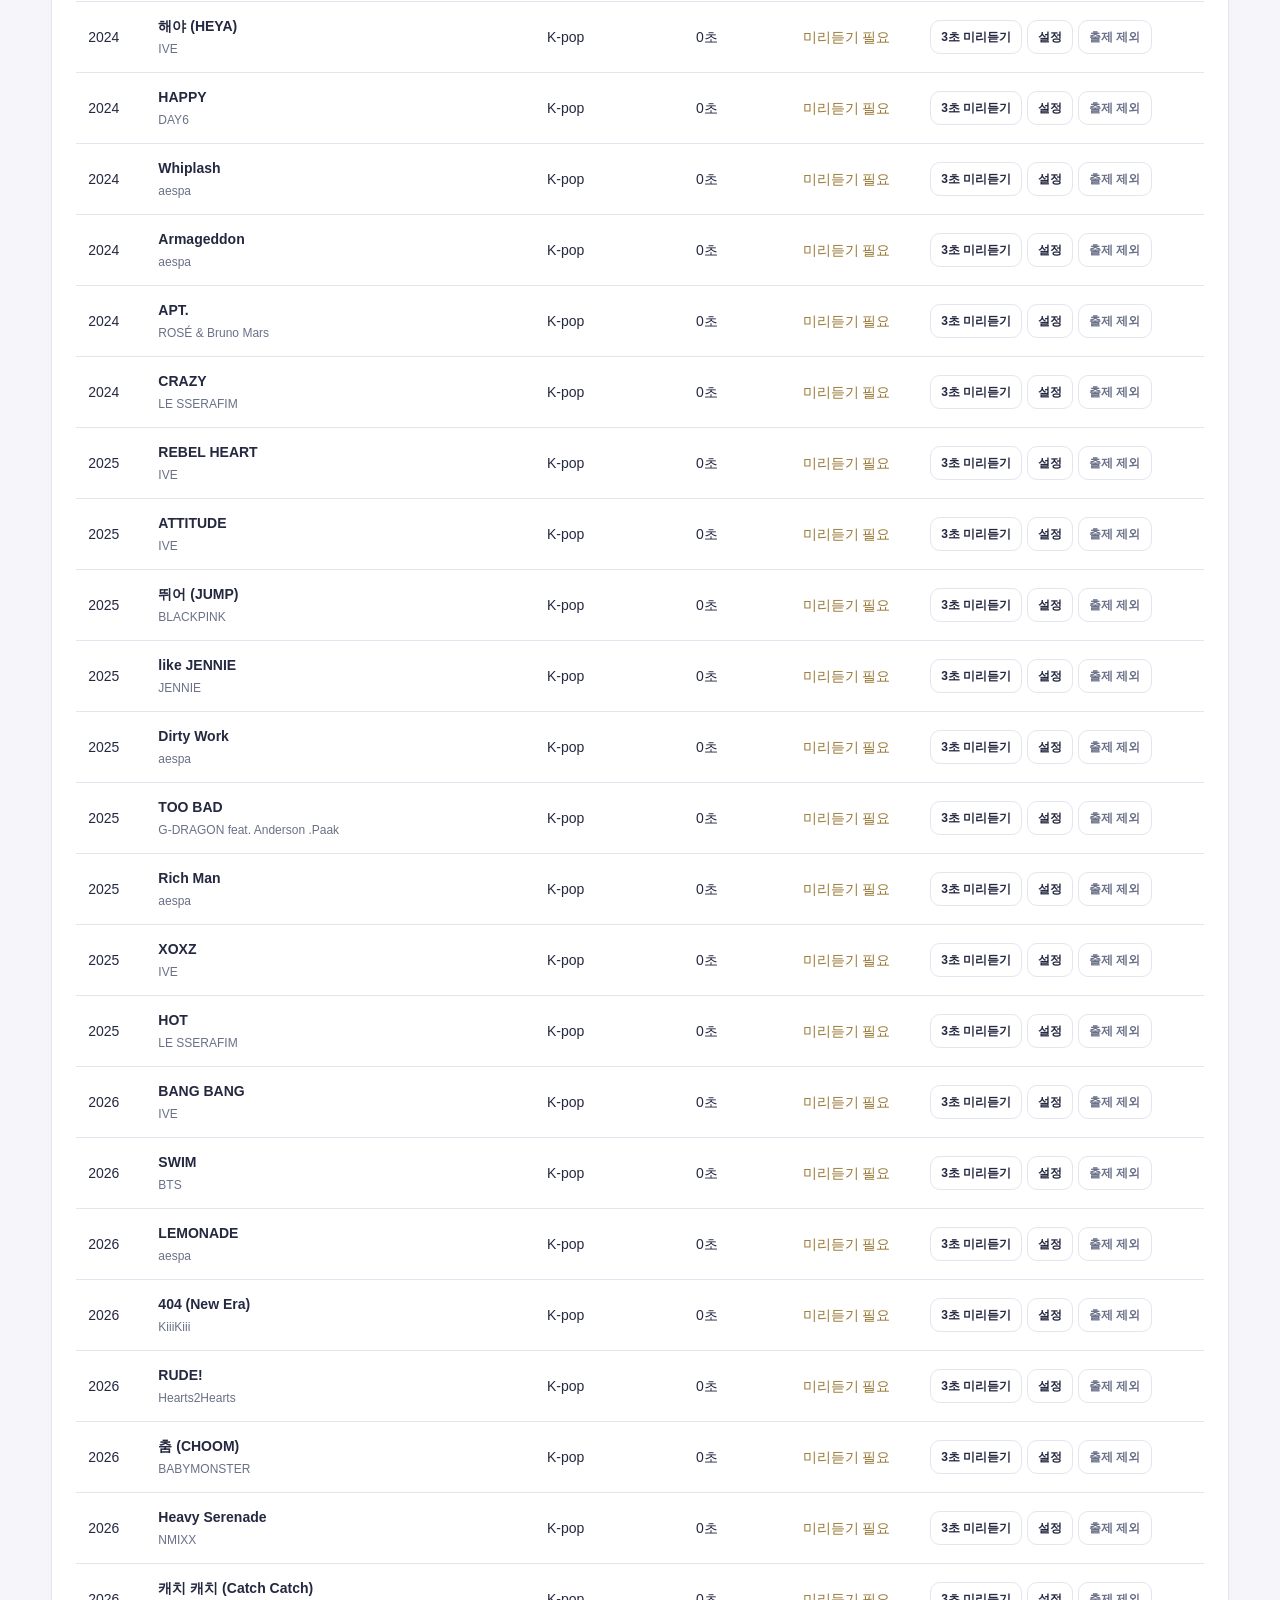
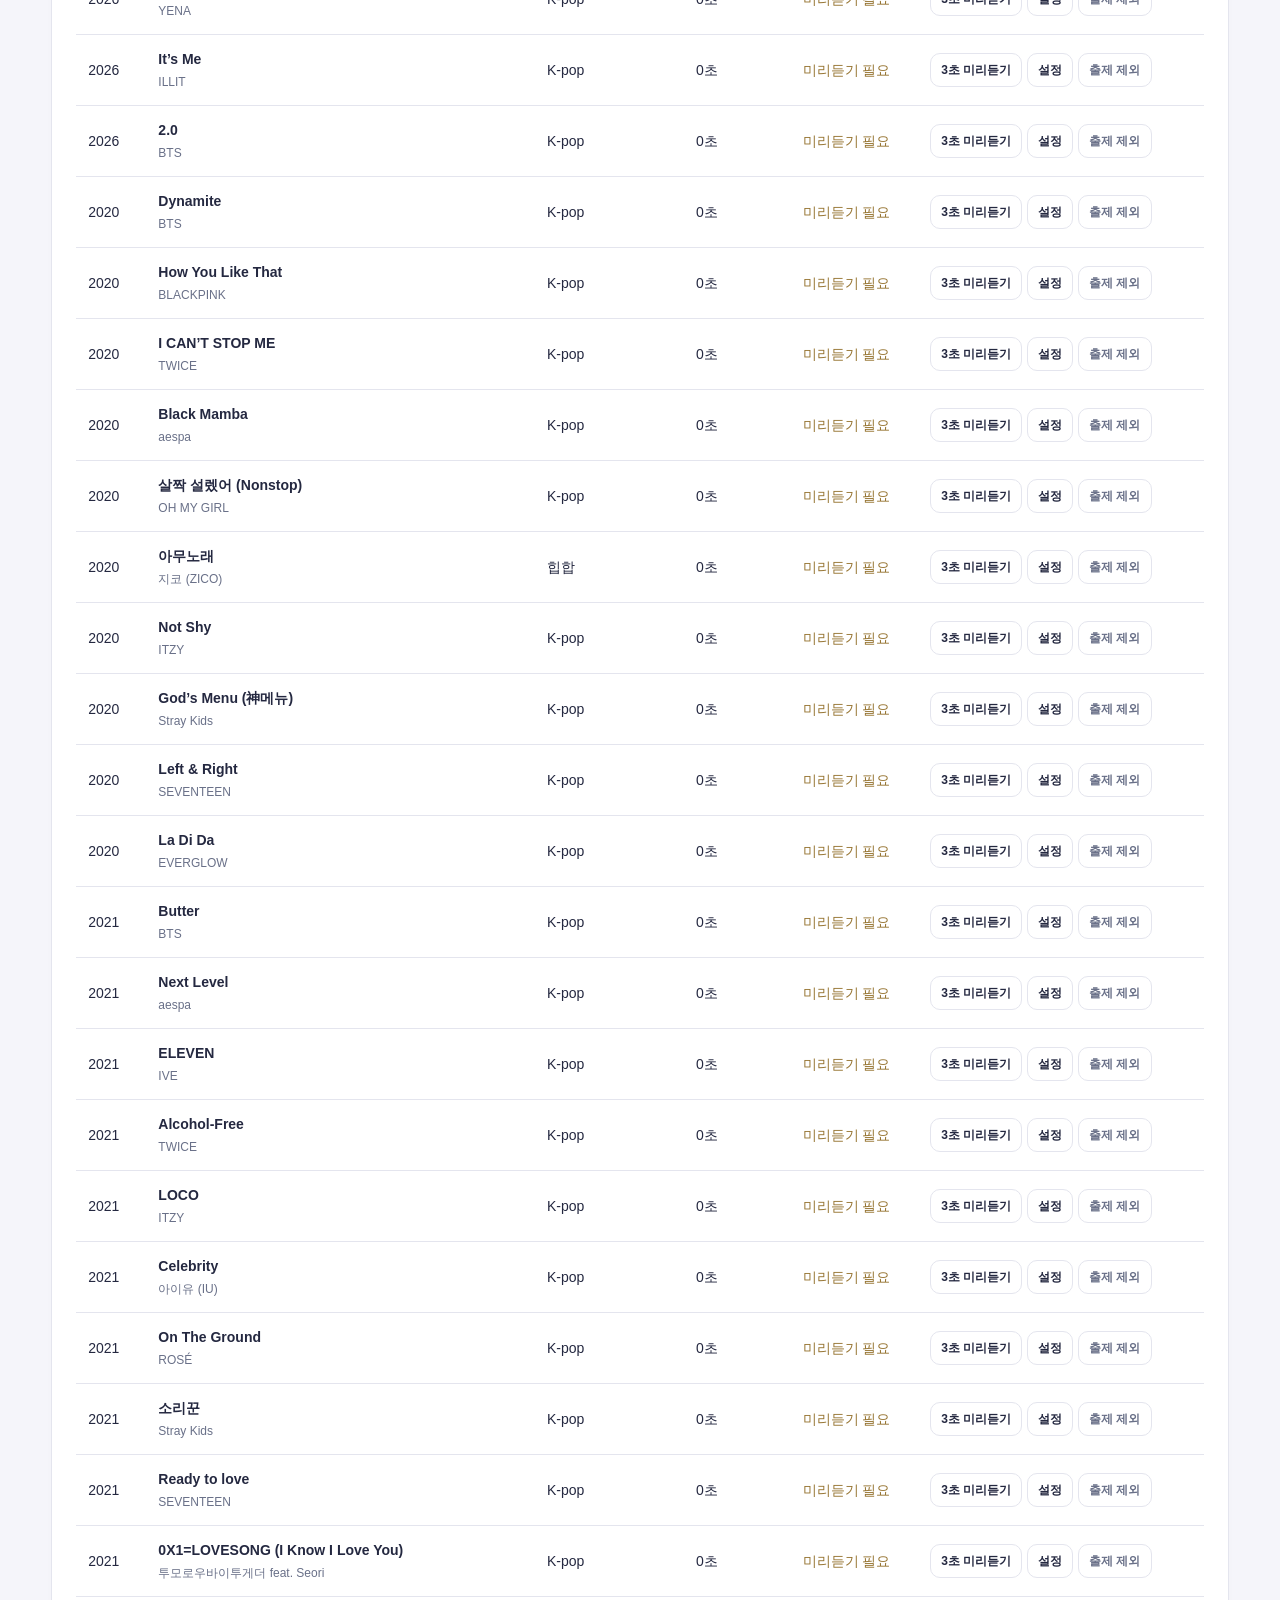
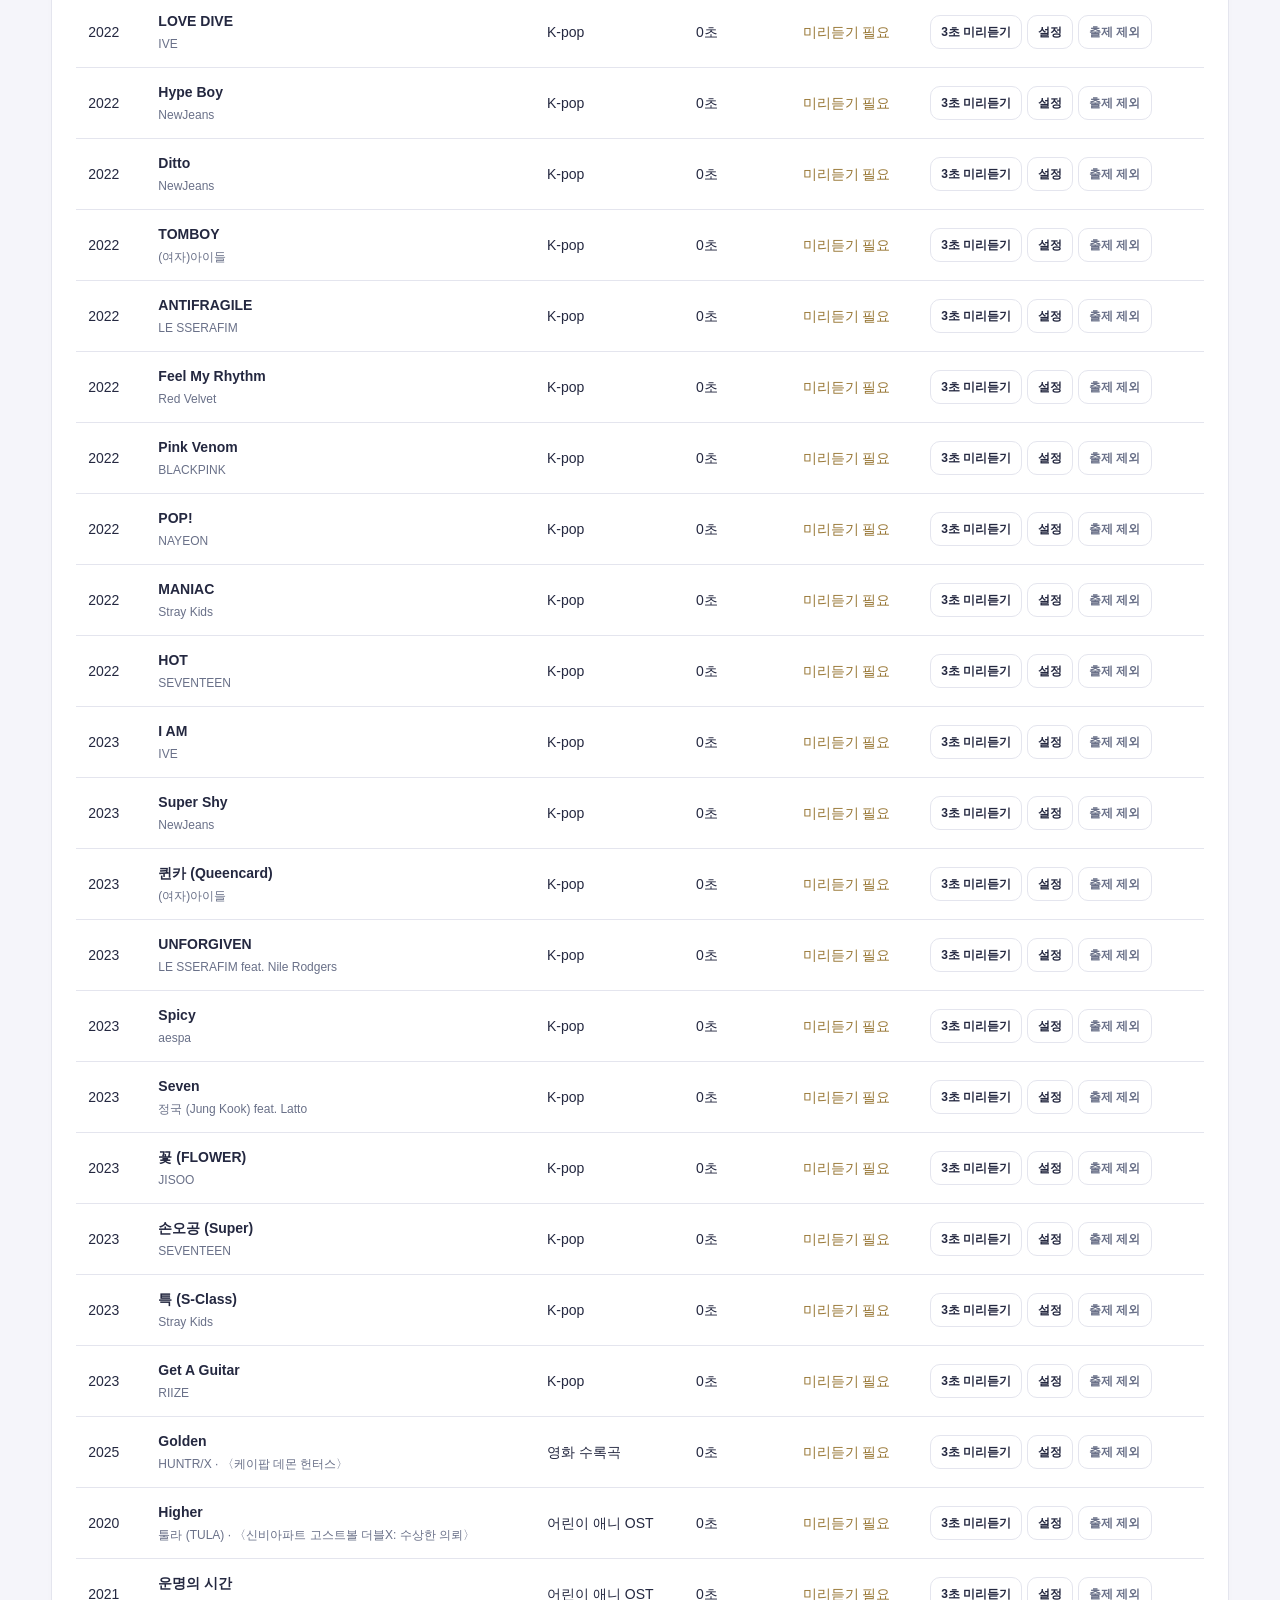
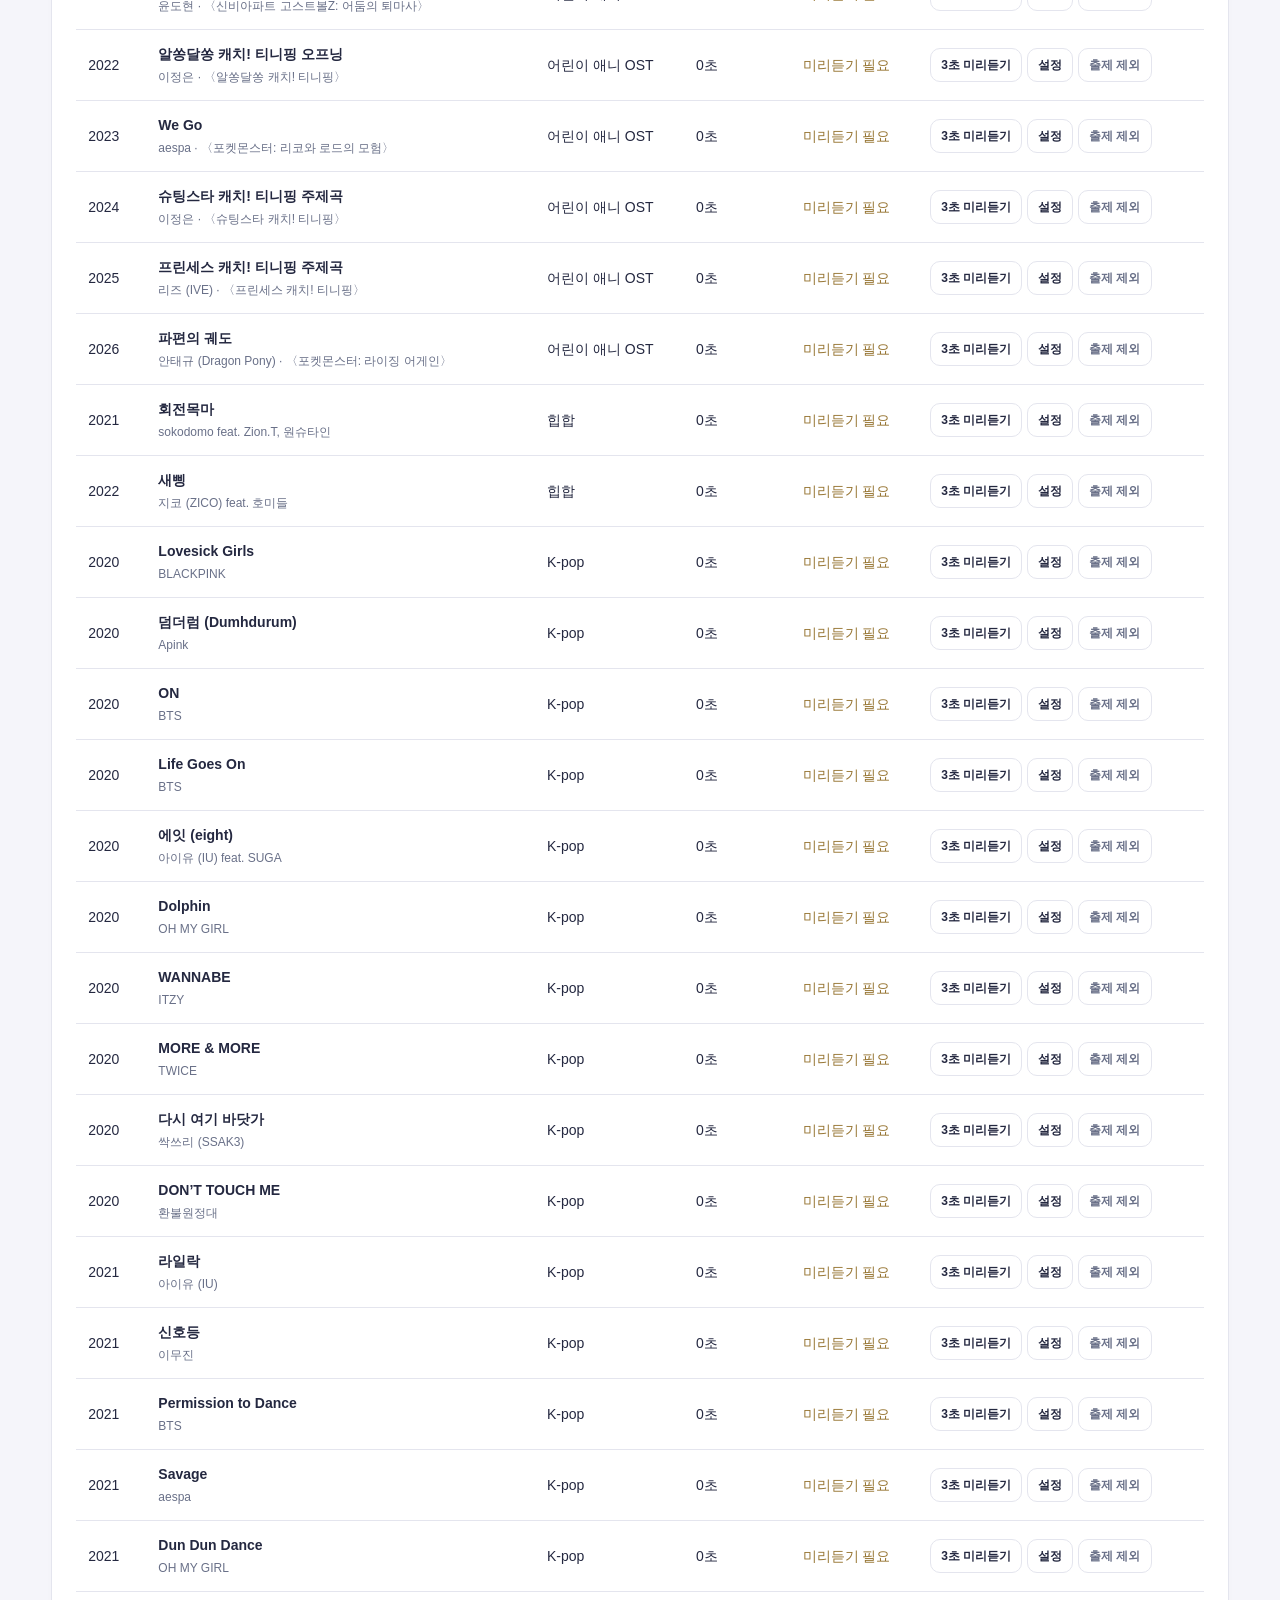
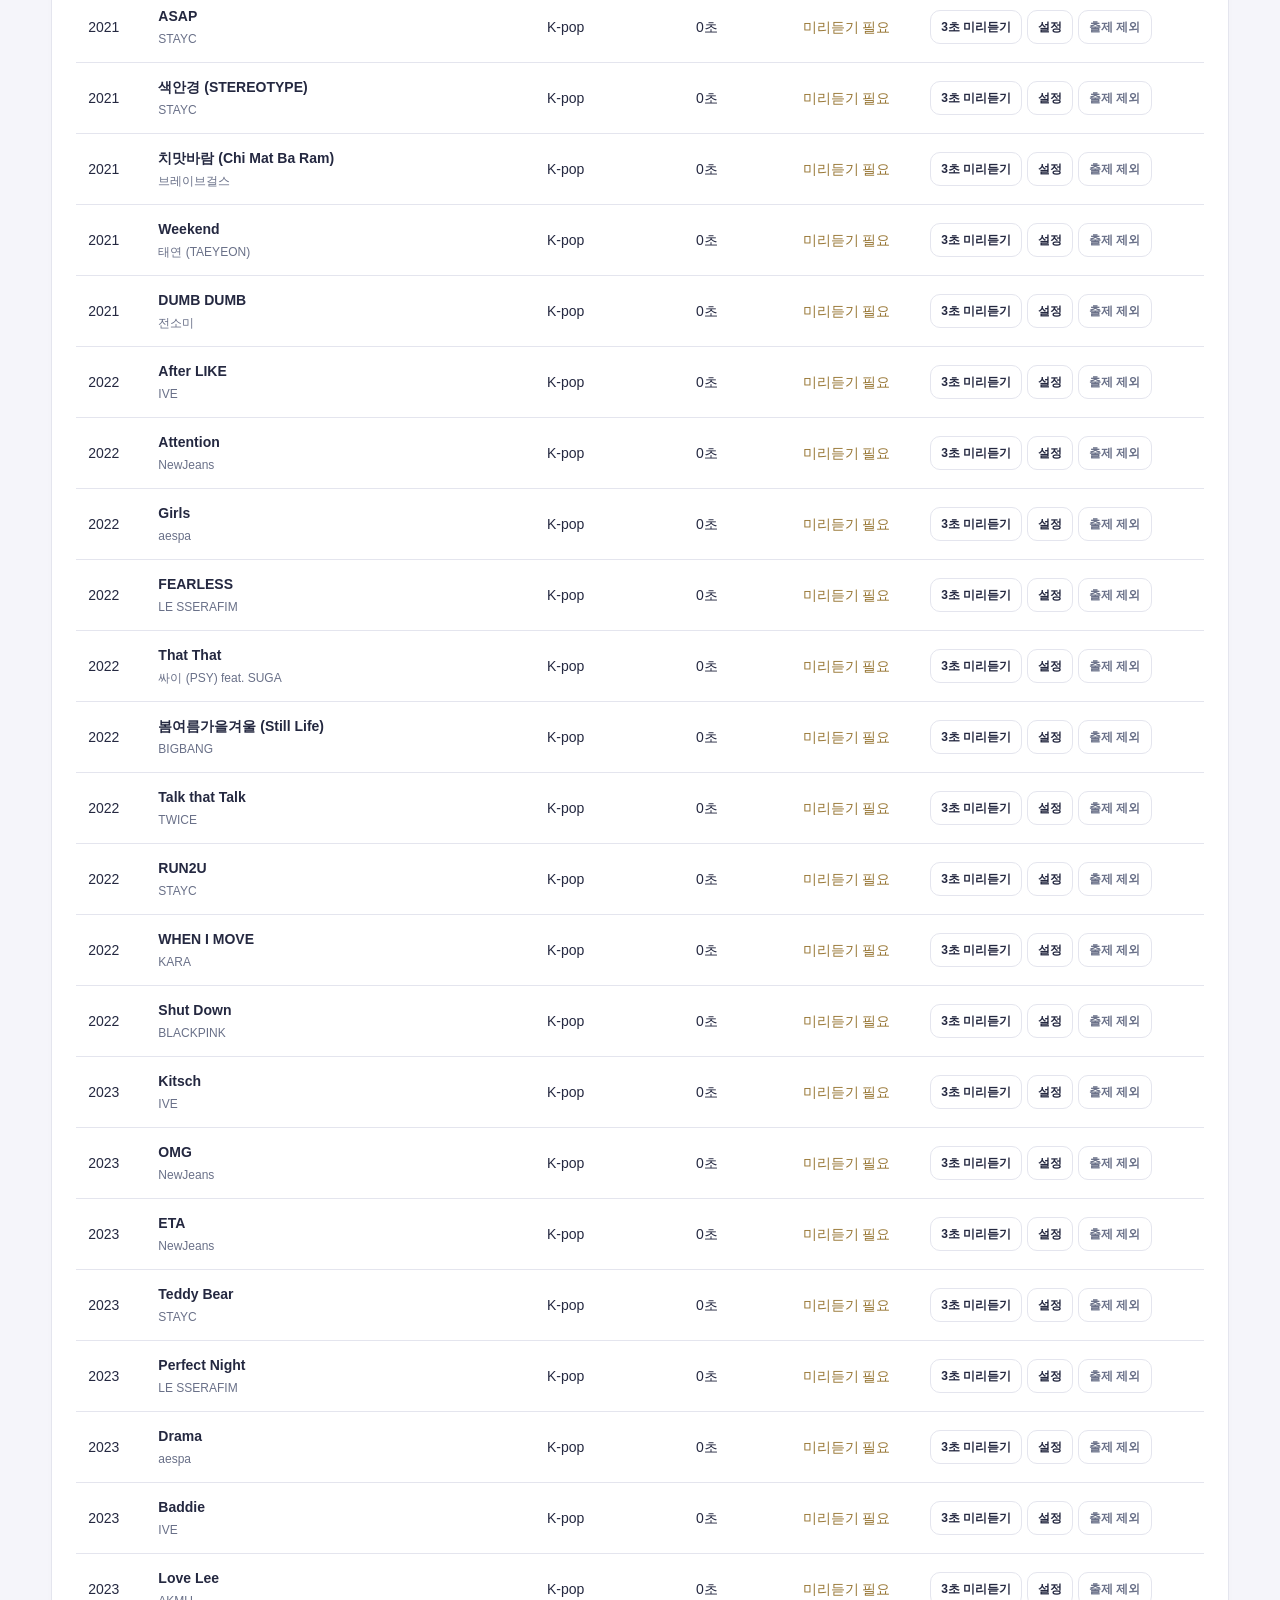
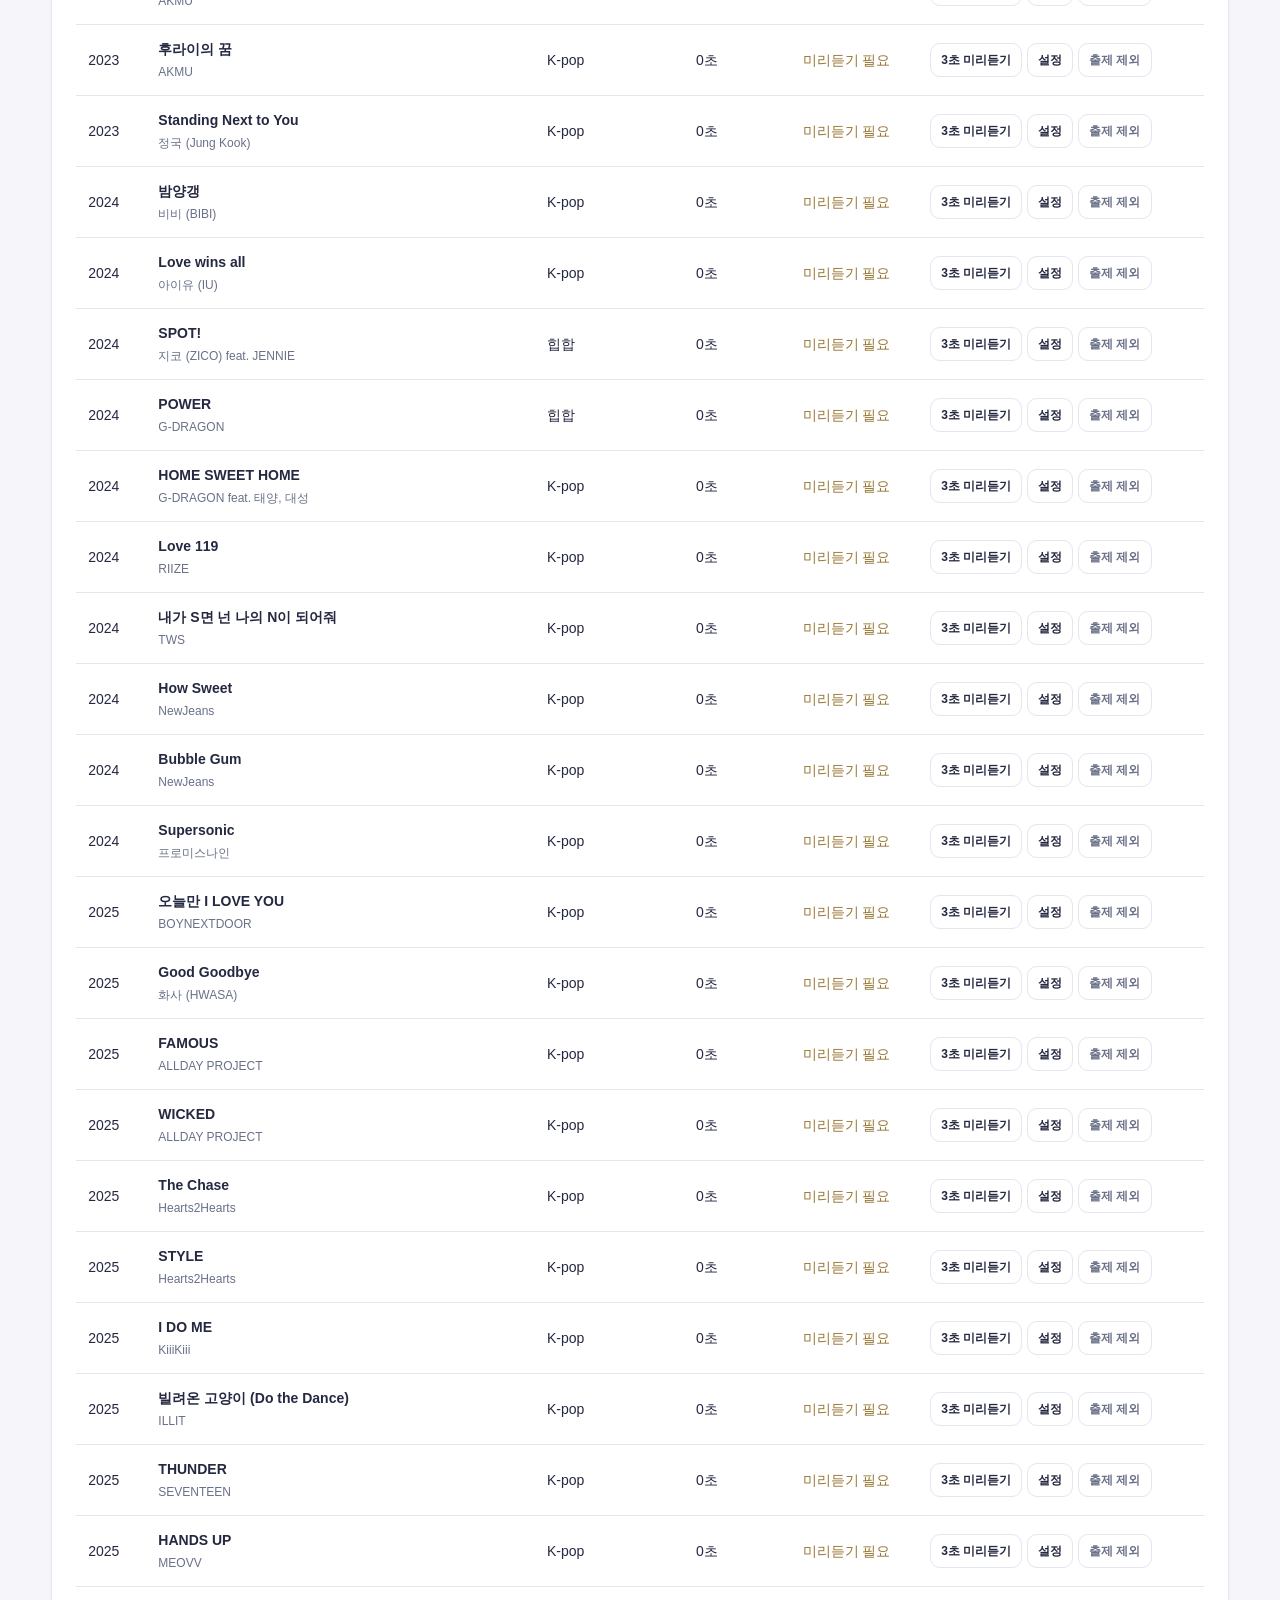
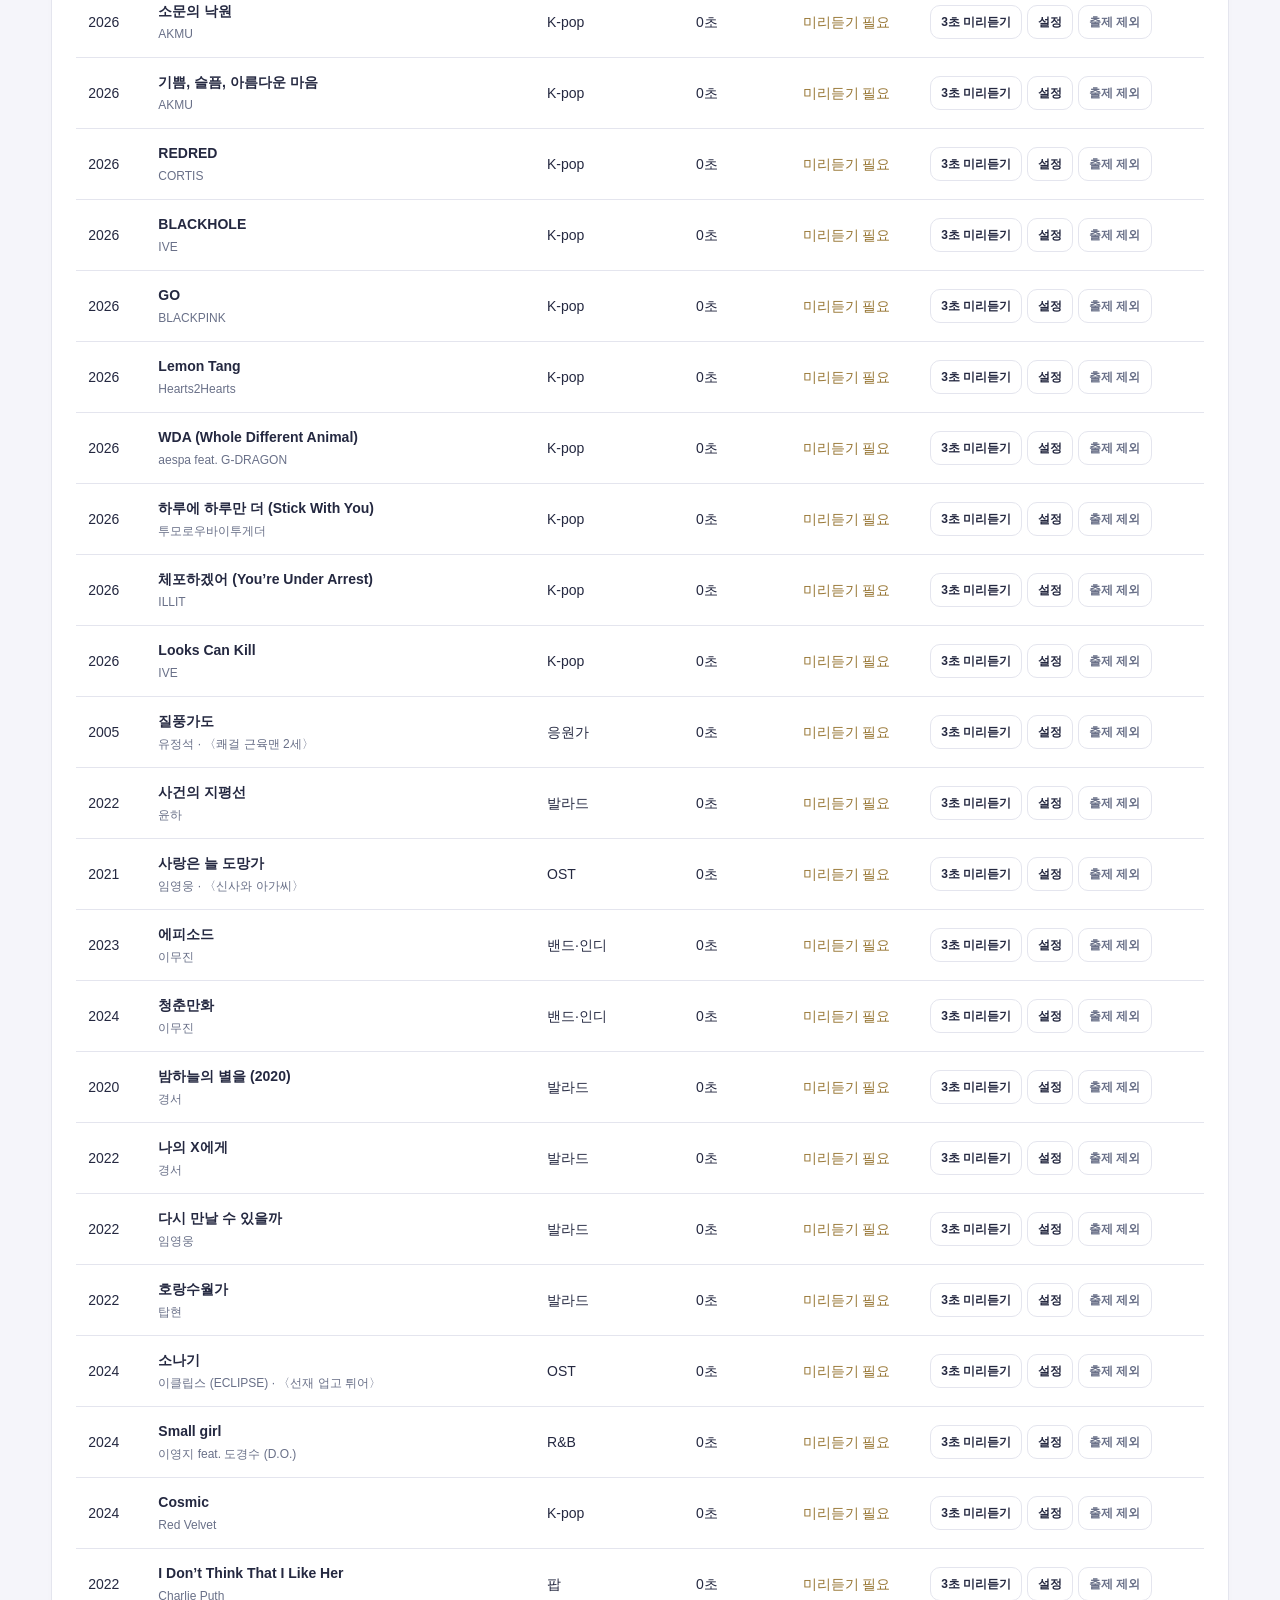
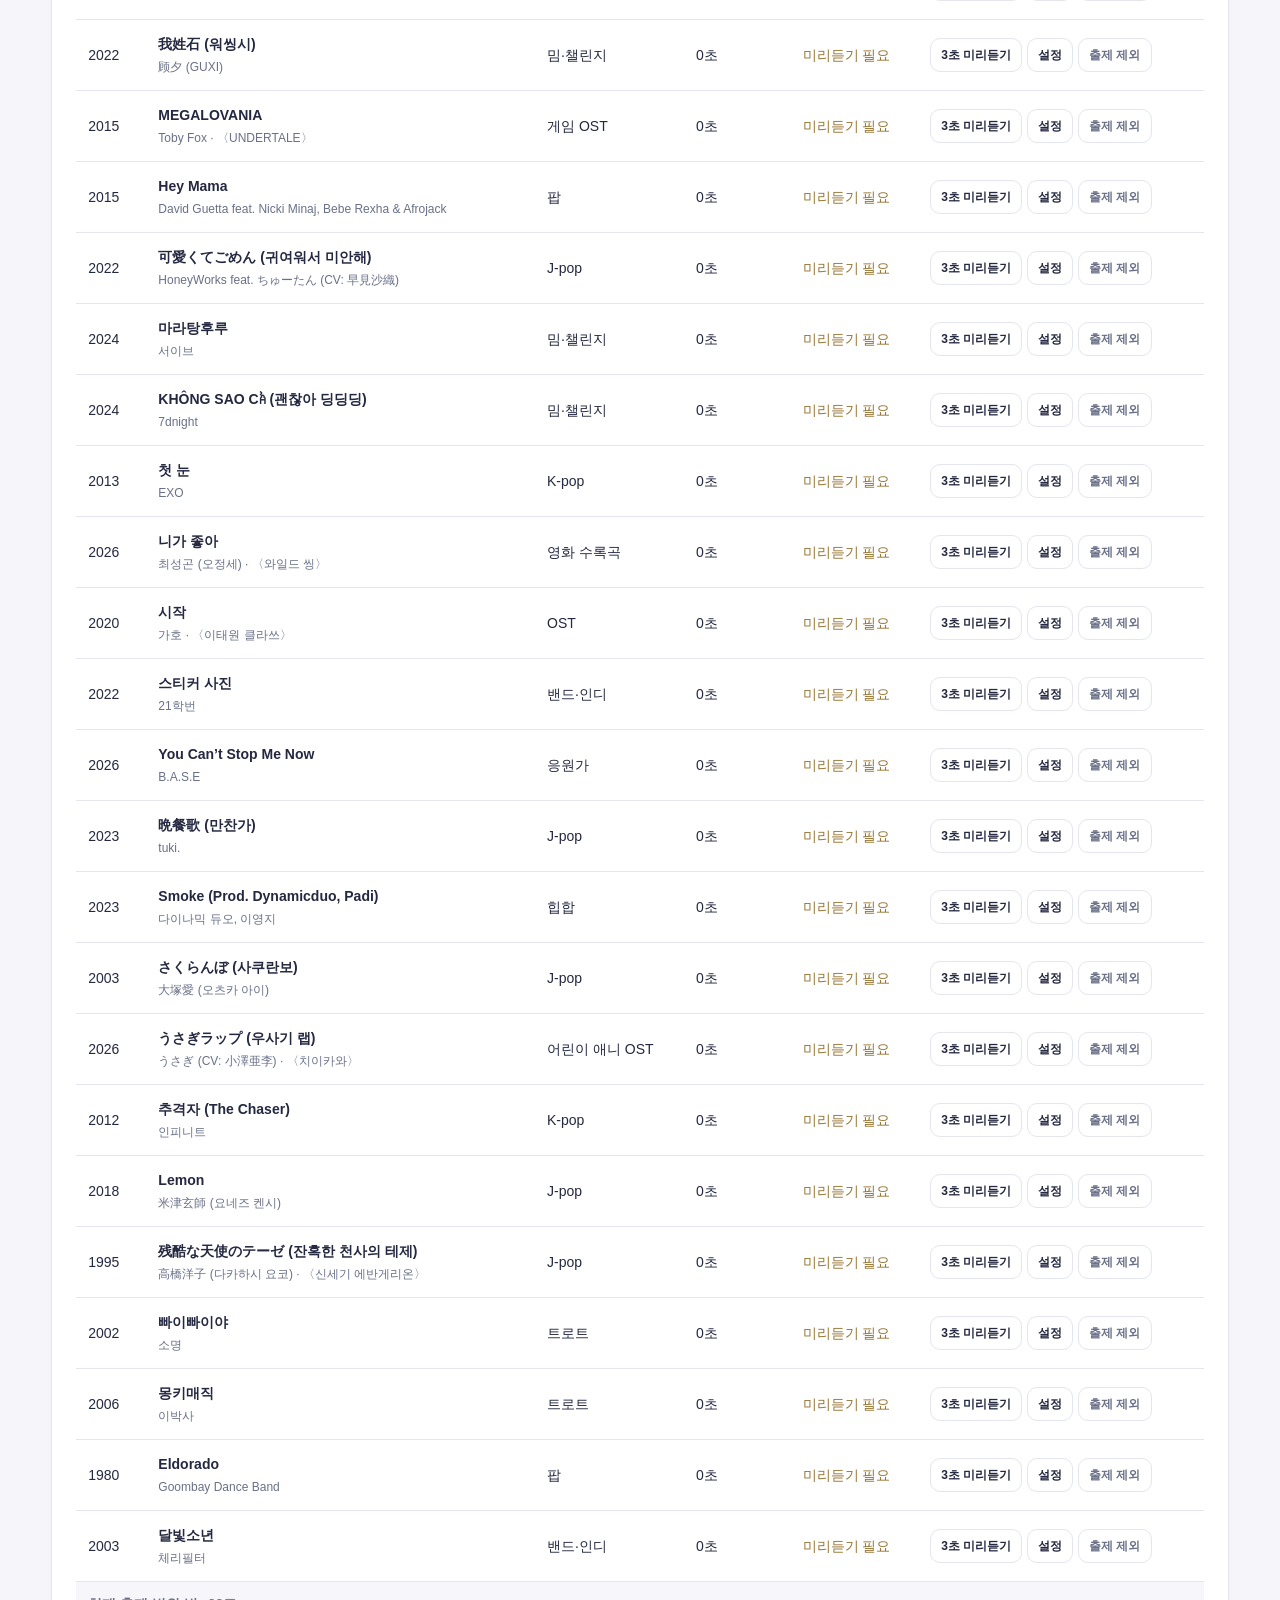
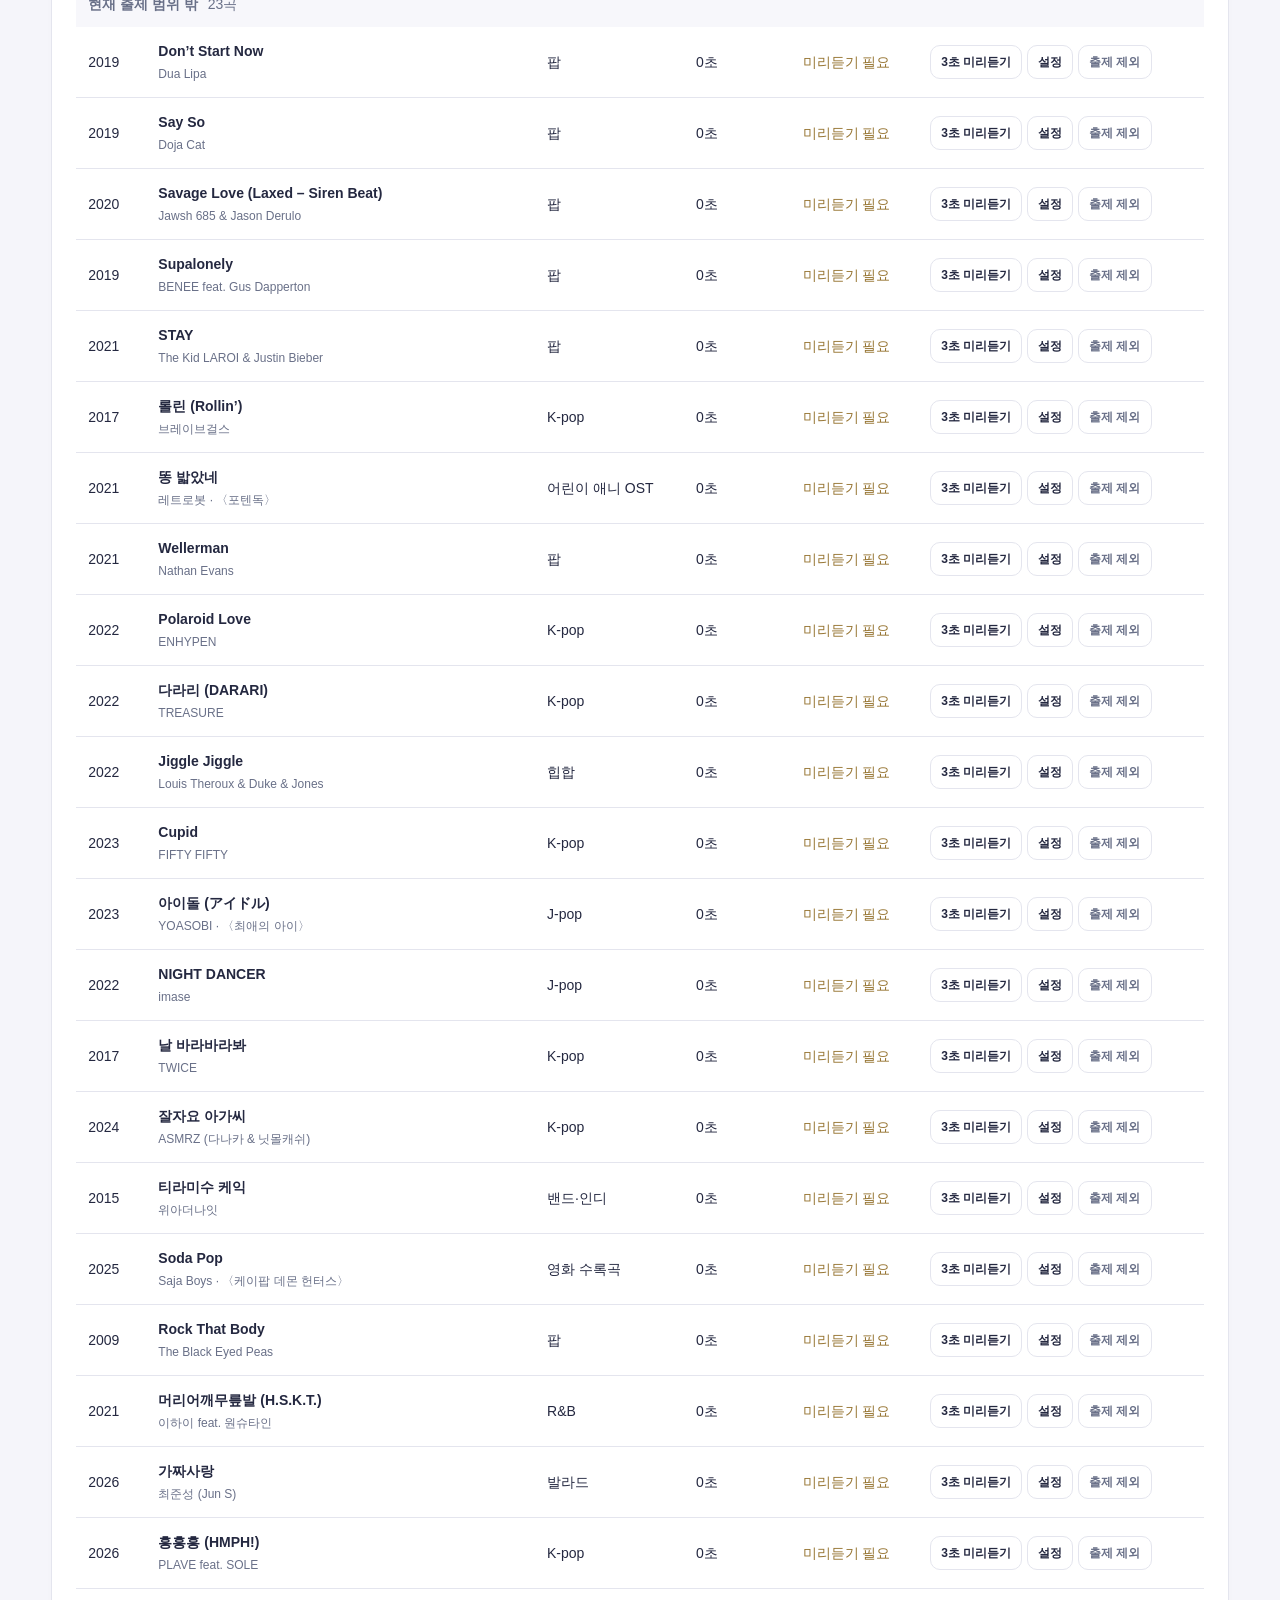
==== commit 53eceda0: "전주 퀴즈 제목을 상단바로 이동" ====
--- a/intro-quiz/index.html
+++ b/intro-quiz/index.html
@@ -6,9 +6,8 @@
 <link rel="icon" href="../favicon.ico"><link rel="stylesheet" href="style.css">
 </head>
 <body>
-<header class="topbar"><a href="../index.html" class="brand" aria-label="아나! 홈"><img src="../assets/logo.png" alt="아나! 로고" width="520" height="530"></a><span class="badge">TEACHER MODE</span><div class="theme-picker"><button id="themeToggle" class="theme-toggle" type="button" aria-label="색상 테마 선택" aria-expanded="false" aria-controls="themeMenu"><span aria-hidden="true"></span></button><div id="themeMenu" class="theme-menu" role="group" aria-label="색상 테마" hidden><button type="button" data-theme="default"><i></i>기본</button><button type="button" data-theme="dark"><i></i>다크</button><button type="button" data-theme="blue"><i></i>파랑</button><button type="button" data-theme="green"><i></i>초록</button><button type="button" data-theme="peach"><i></i>피치</button></div></div><button id="openTV" class="primary">▣ TV 화면 열기</button></header>
+<header class="topbar"><a href="../index.html" class="brand" aria-label="아나! 홈"><img src="../assets/logo.png" alt="아나! 로고" width="520" height="530"></a><div class="header-title"><span class="header-eyebrow">LISTEN. GUESS. PLAY.</span><h1>전주 듣고 노래 맞히기</h1><p>3단계로 이루어진 음악 퀴즈</p></div><span class="badge">TEACHER MODE</span><div class="theme-picker"><button id="themeToggle" class="theme-toggle" type="button" aria-label="색상 테마 선택" aria-expanded="false" aria-controls="themeMenu"><span aria-hidden="true"></span></button><div id="themeMenu" class="theme-menu" role="group" aria-label="색상 테마" hidden><button type="button" data-theme="default"><i></i>기본</button><button type="button" data-theme="dark"><i></i>다크</button><button type="button" data-theme="blue"><i></i>파랑</button><button type="button" data-theme="green"><i></i>초록</button><button type="button" data-theme="peach"><i></i>피치</button></div></div><button id="openTV" class="primary">▣ TV 화면 열기</button></header>
 <main>
-<section class="intro"><div><p class="eyebrow">LISTEN. GUESS. PLAY.</p><h1>전주 듣고 노래 맞히기</h1><p>3단계로 이루어진 음악 퀴즈</p></div></section>
 <div class="workspace">
 <aside class="panel setup"><div class="section-title"><h2>오늘의 플레이리스트</h2><span class="pill">출제 설정</span></div>
 <label class="question-mode">출제 유형
--- a/intro-quiz/style.css
+++ b/intro-quiz/style.css
@@ -69,3 +69,4 @@
 @media(max-width:720px){.theme-picker{margin-left:auto}.topbar>button{margin-left:0}}
 :root[data-theme=dark] .primary,:root[data-theme=dark] .request-fab{background:#7664d6;color:#fff}:root[data-theme=dark] .primary:hover,:root[data-theme=dark] .request-fab:hover{background:#6554bb}:root[data-theme=dark] .record{background:repeating-radial-gradient(circle,#292840 0 2px,#35334f 3px 4px)}
 .topbar .brand{display:flex;align-items:center;flex:none}.topbar .brand img{display:block;width:58px;height:59px;object-fit:contain}@media(max-width:720px){.topbar .brand img{width:48px;height:49px}}
+.topbar .header-title{min-width:0;line-height:1.2}.header-eyebrow{display:block;color:var(--purple);font-size:10px;font-weight:800;letter-spacing:.12em}.header-title h1{font-size:20px;letter-spacing:-.05em;white-space:nowrap;margin:2px 0}.header-title p{font-size:11px;color:var(--muted);margin:0}main{padding-top:24px}@media(max-width:900px){.topbar{gap:12px}.topbar .badge{display:none}}@media(max-width:720px){main{padding-top:18px}.header-eyebrow,.header-title p{display:none}.header-title h1{font-size:16px;white-space:normal;line-height:1.2}.topbar #openTV{font-size:12px;padding:9px 10px;white-space:nowrap}}@media(max-width:420px){.topbar .brand img{width:40px;height:41px}.header-title h1{font-size:14px}.theme-toggle{width:34px;height:34px}.topbar #openTV{font-size:11px;padding:8px}}
